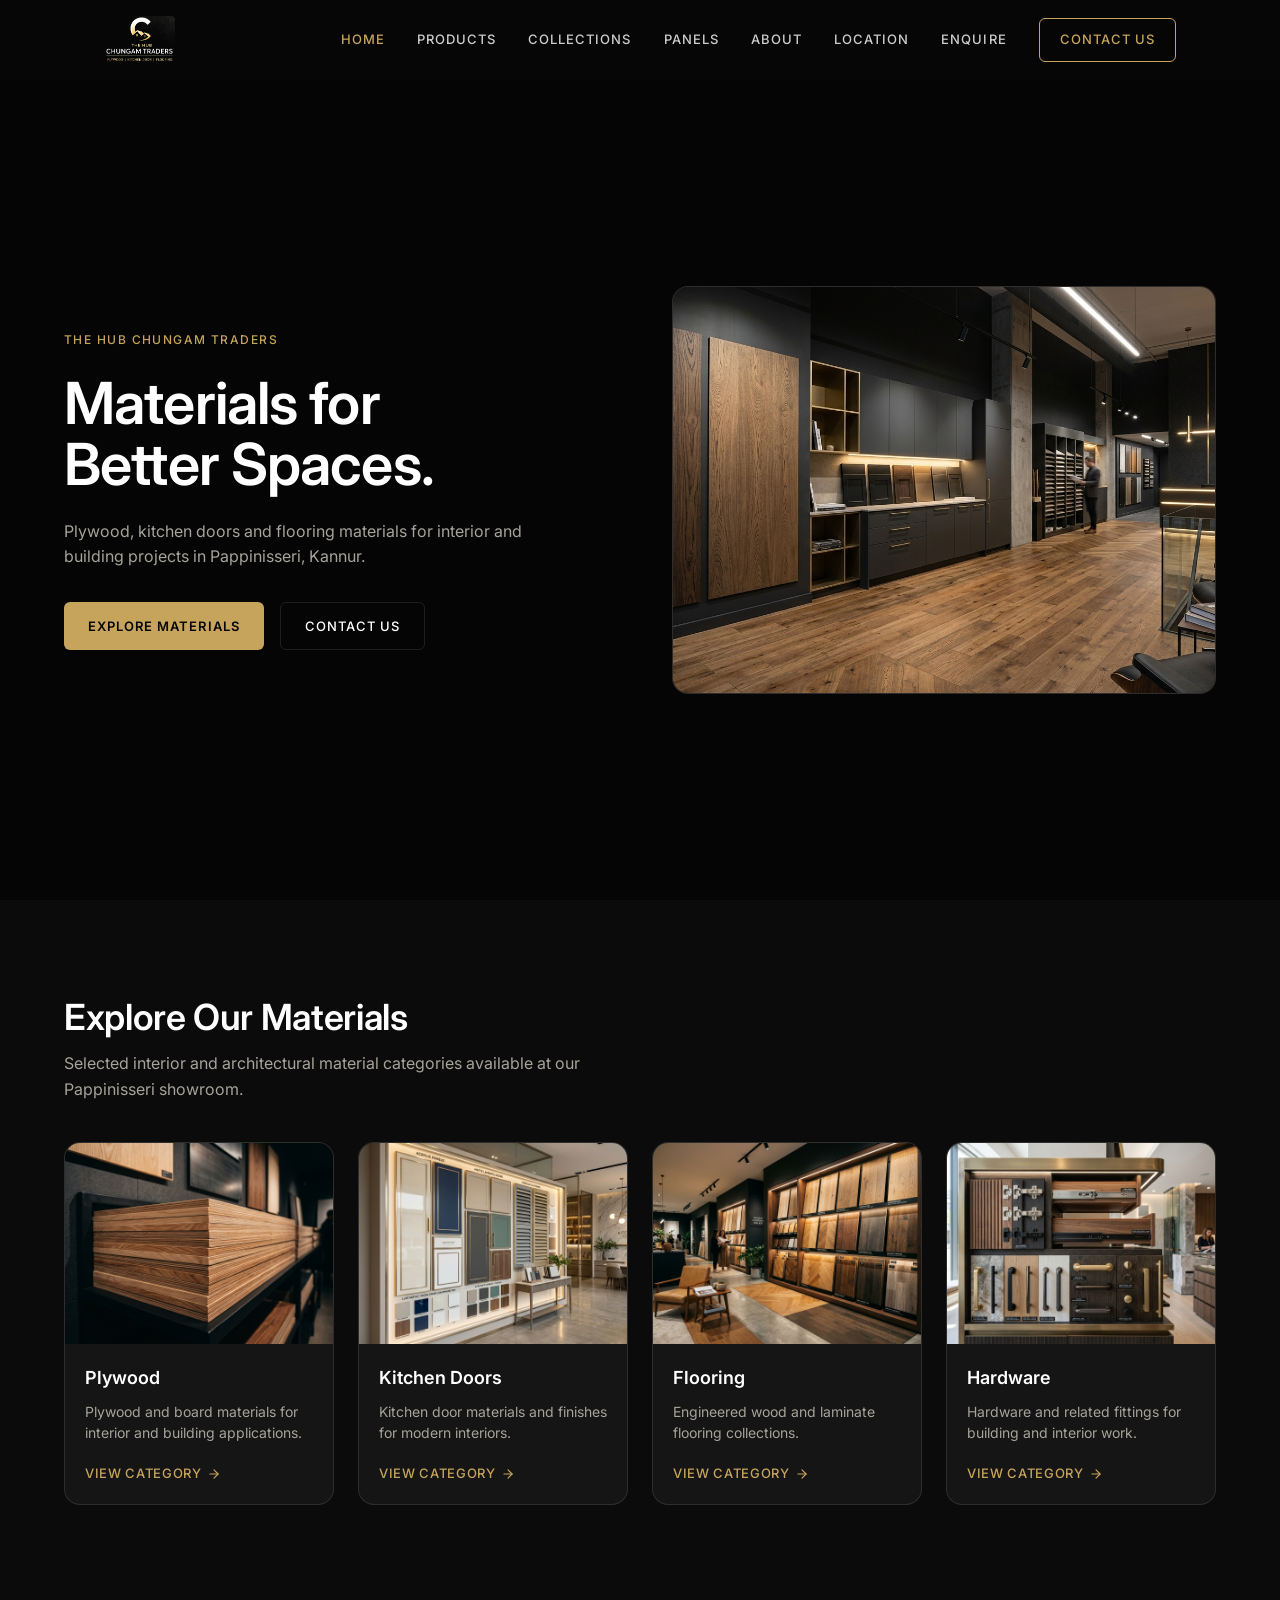
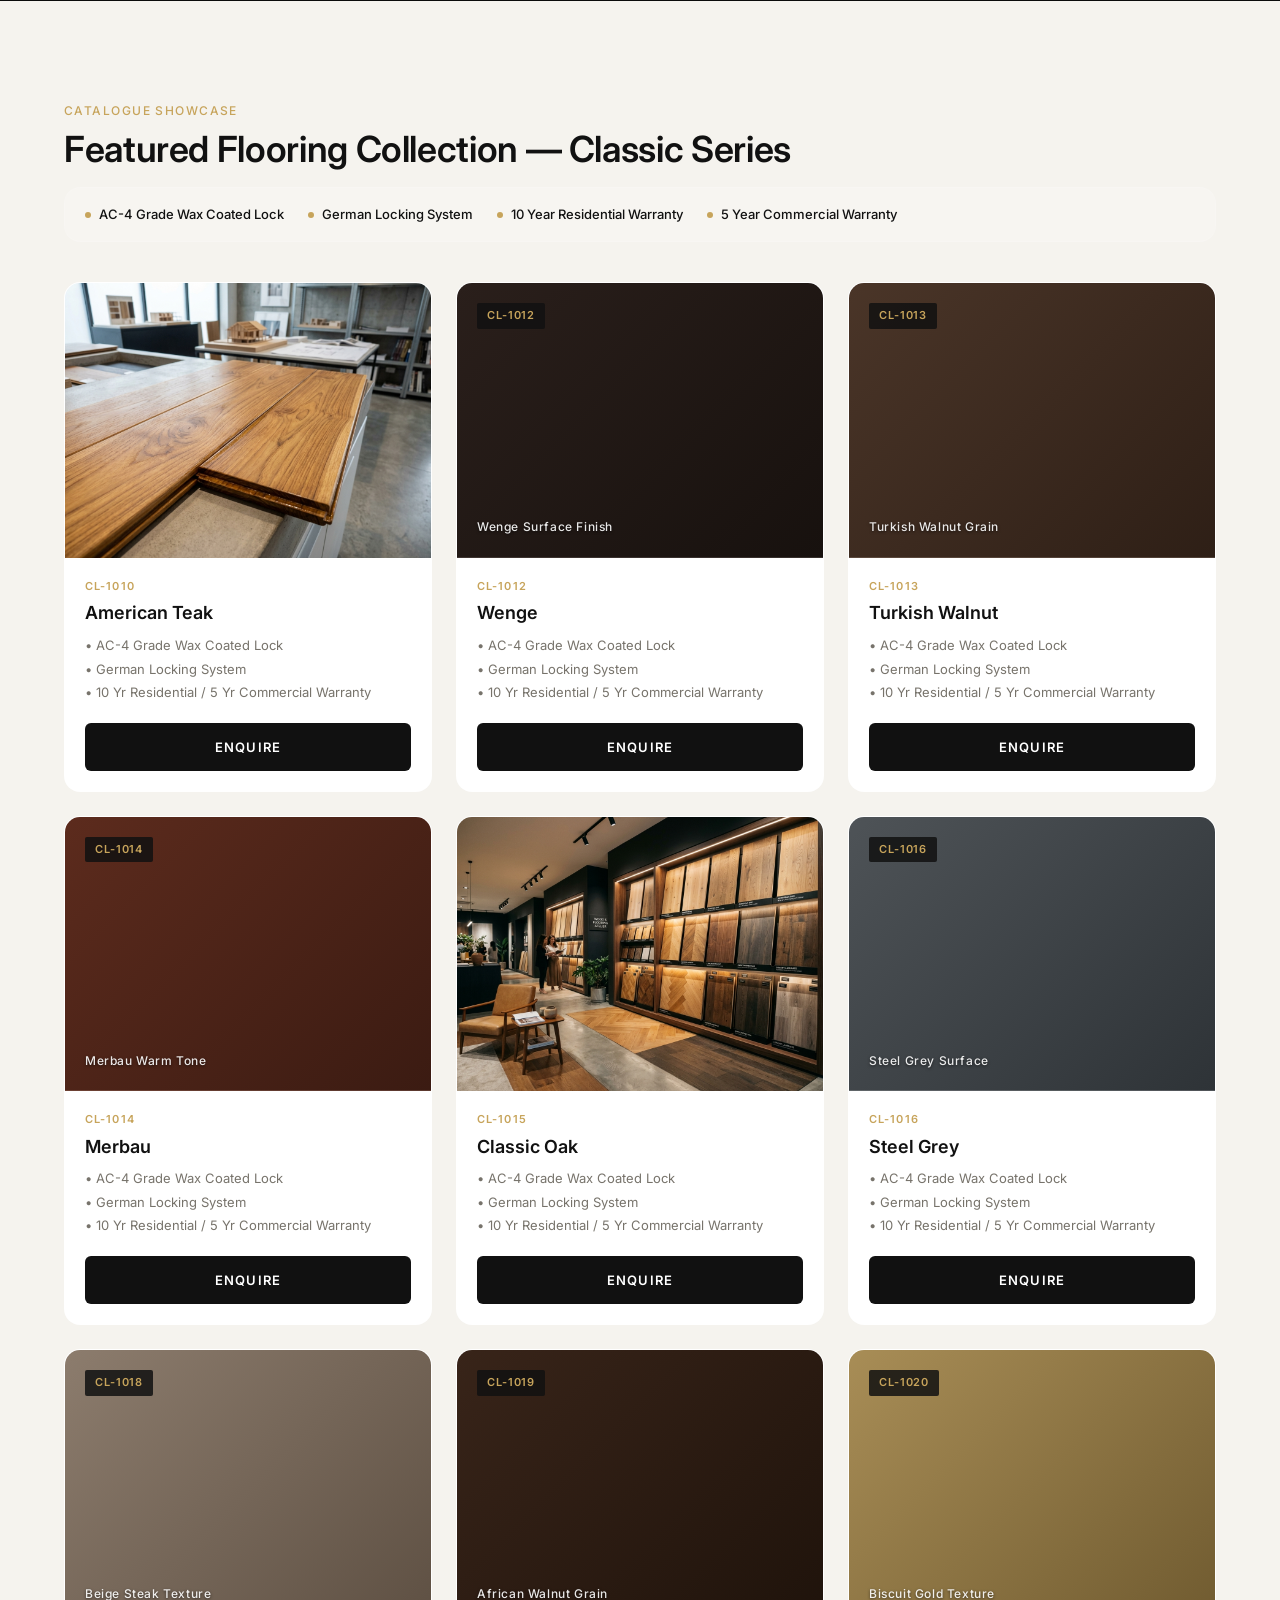
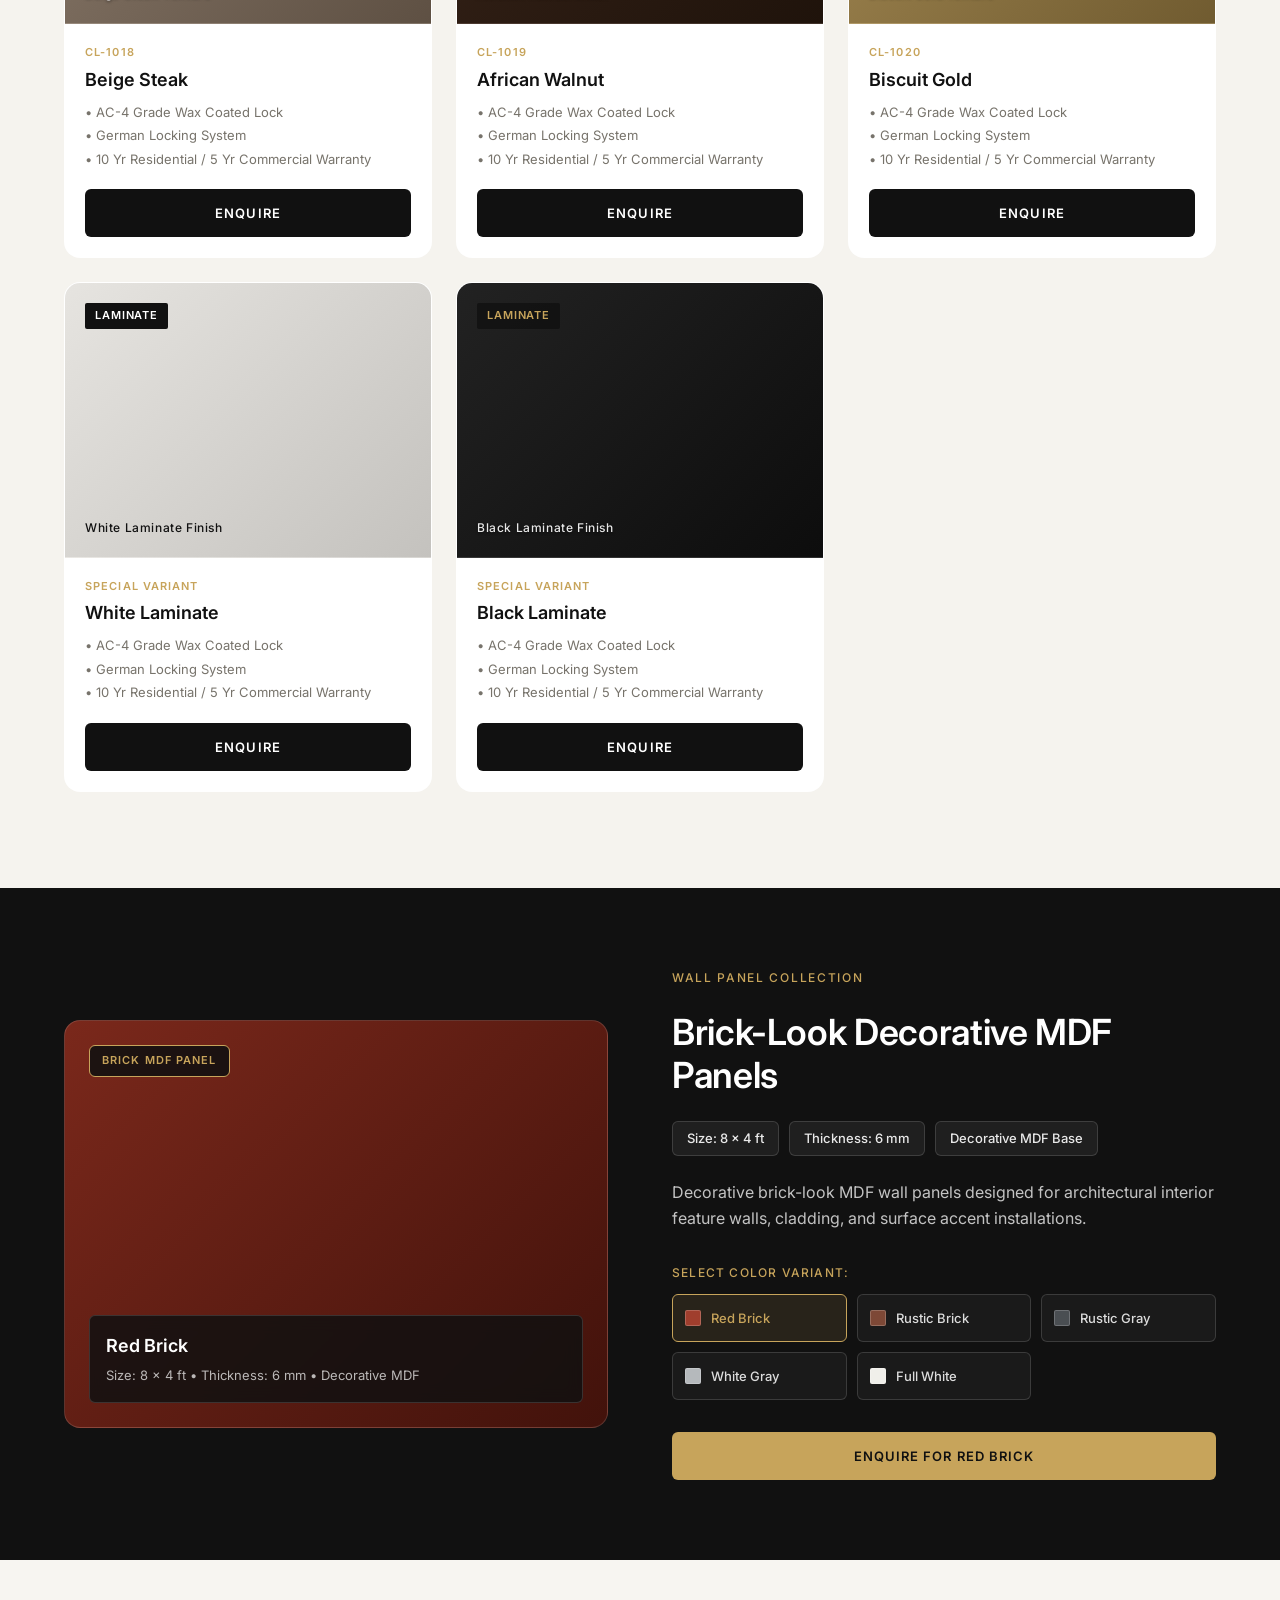
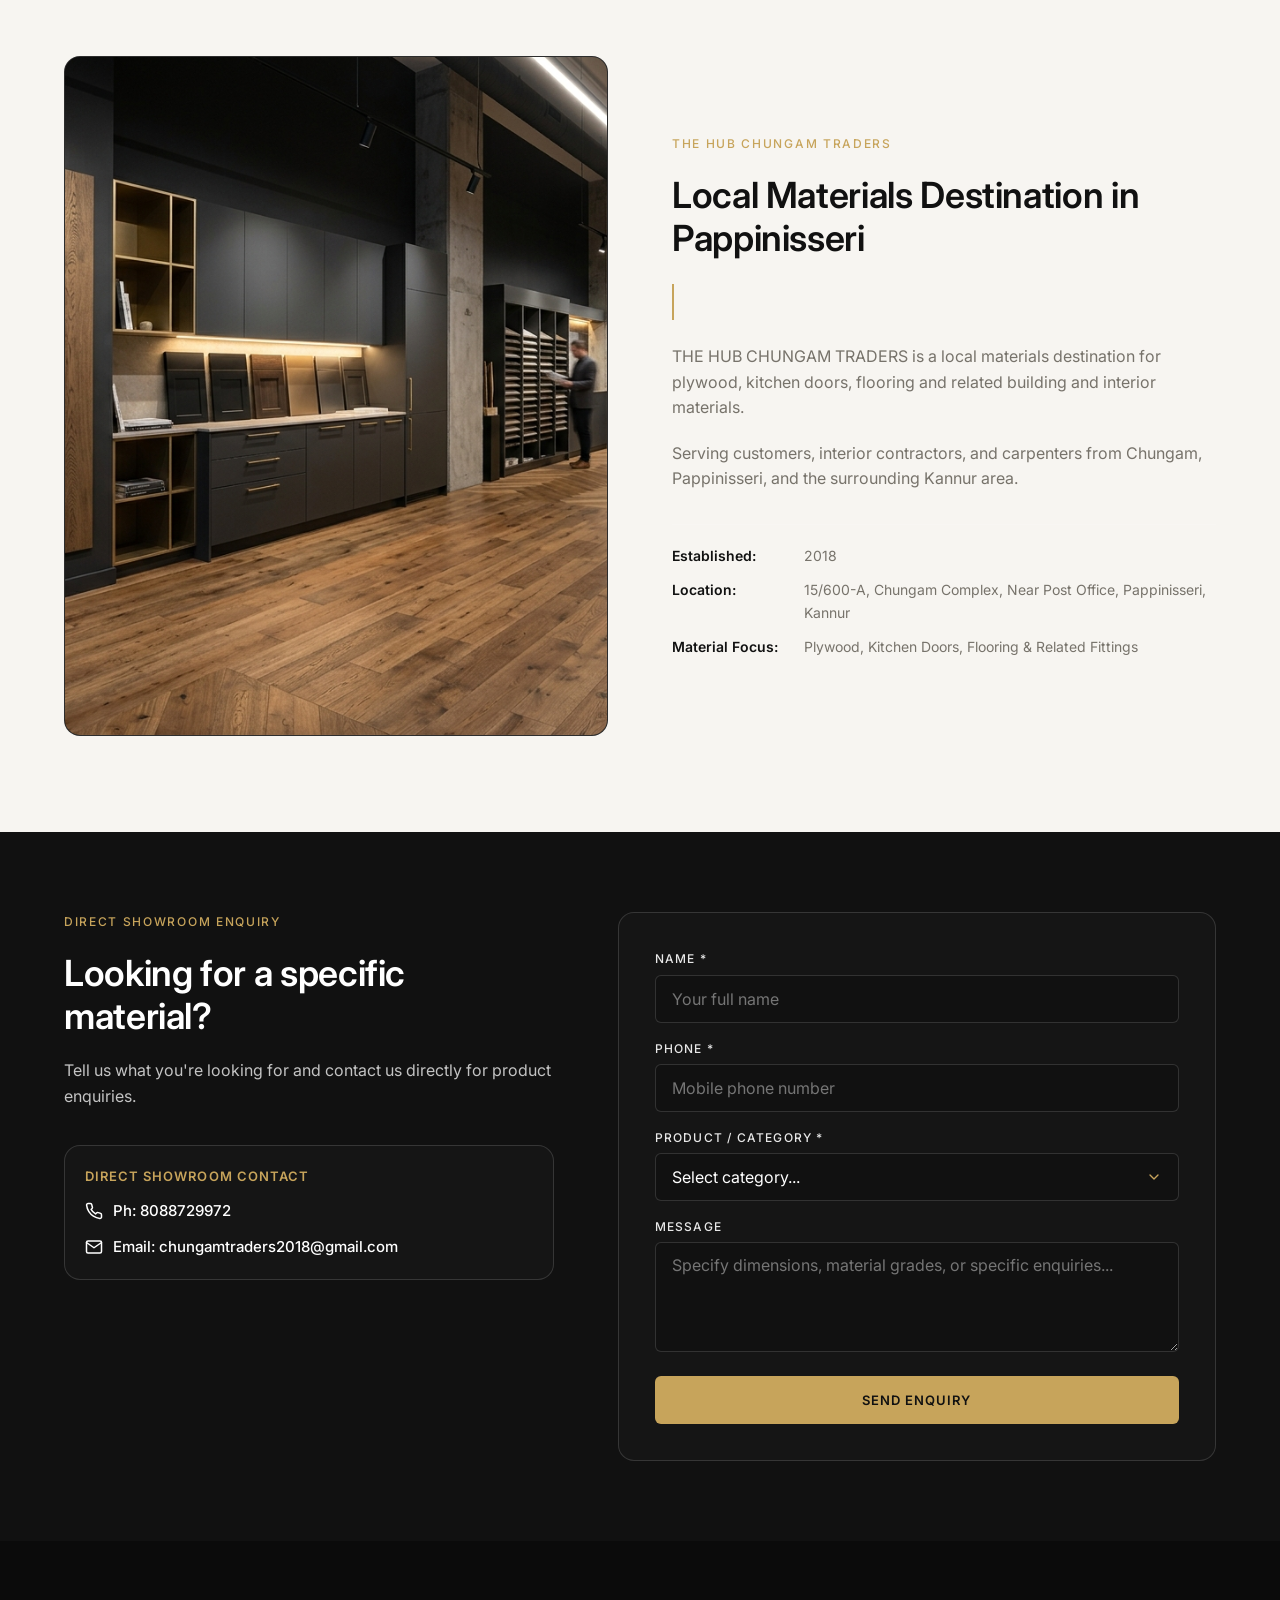
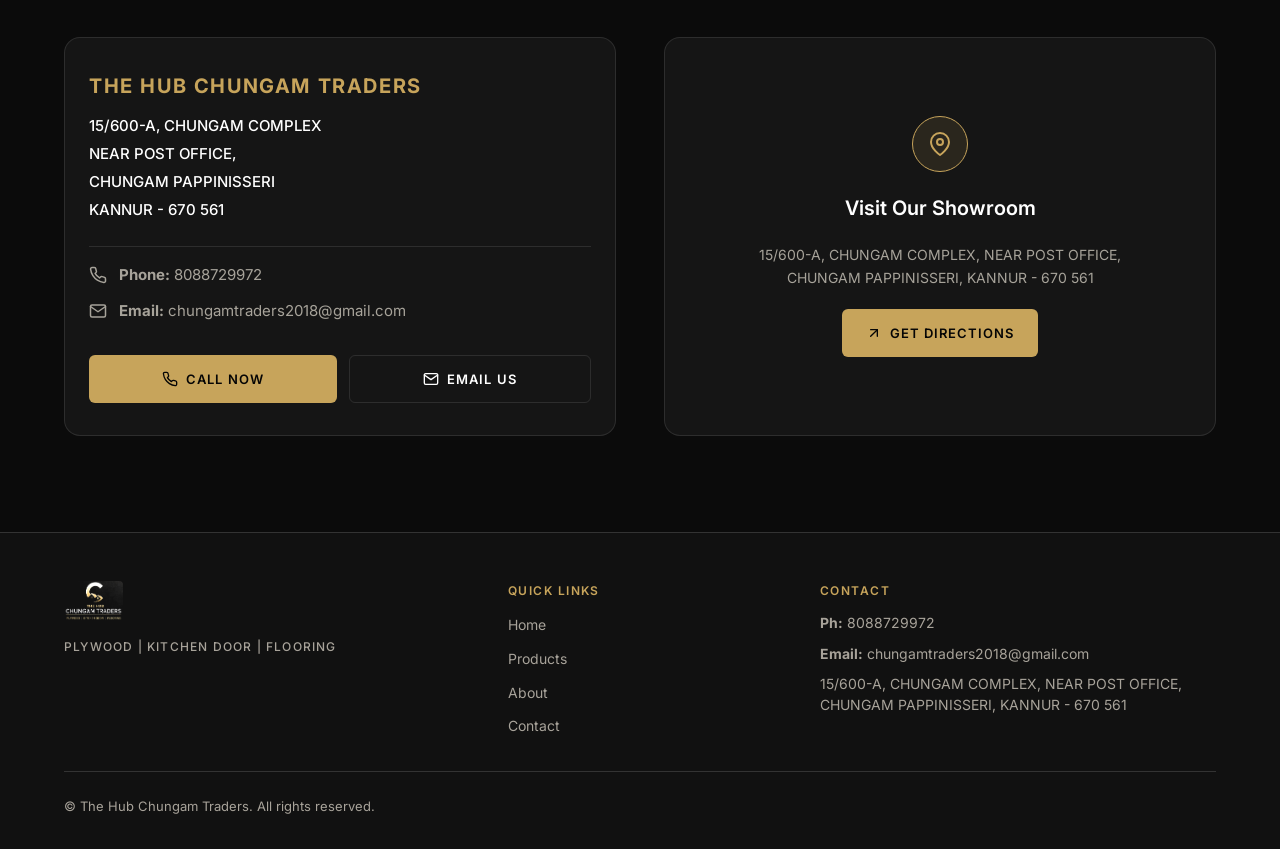
==== index.html @ 25c0ee66 "Initial commit" ====
<!DOCTYPE html>
<html lang="en">
<head>
  <meta charset="UTF-8">
  <meta name="viewport" content="width=device-width, initial-scale=1.0">
  <title>THE HUB CHUNGAM TRADERS | Plywood, Kitchen Doors & Flooring in Pappinisseri, Kannur</title>
  
  <meta name="description" content="THE HUB CHUNGAM TRADERS in Pappinisseri, Kannur, Kerala. Premium showroom for high-grade Plywood, Kitchen Doors, Flooring, and related interior building materials. Contact: 8088729972.">
  <meta name="keywords" content="The Hub Chungam Traders, Plywood Kannur, Kitchen Doors Pappinisseri, Flooring Kannur, Interior Materials Pappinisseri, Kerala">
  <link rel="canonical" href="https://chungamtraders.com/">

  <!-- OpenGraph Metadata -->
  <meta property="og:title" content="THE HUB CHUNGAM TRADERS | Plywood, Kitchen Doors & Flooring">
  <meta property="og:description" content="Premium interior material showroom in Pappinisseri, Kannur, Kerala featuring Plywood, Kitchen Doors, and Flooring.">
  <meta property="og:type" content="website">
  <meta property="og:url" content="https://chungamtraders.com/">
  <meta property="og:image" content="https://chungamtraders.com/assets/images/hero_showroom.jpg">

  <!-- Style & Font imports -->
  <link rel="stylesheet" href="styles.css">

  <!-- LocalBusiness Schema (JSON-LD) using strictly verified data -->
  <script type="application/ld+json">
  {
    "@context": "https://schema.org",
    "@type": "LocalBusiness",
    "name": "THE HUB CHUNGAM TRADERS",
    "telephone": "+918088729972",
    "email": "chungamtraders2018@gmail.com",
    "address": {
      "@type": "PostalAddress",
      "streetAddress": "15/600-A, Chungam Complex, Near Post Office",
      "addressLocality": "Chungam Pappinisseri, Kannur",
      "addressRegion": "Kerala",
      "postalCode": "670561",
      "addressCountry": "IN"
    },
    "description": "Showroom for Plywood, Kitchen Doors, Flooring and related interior building materials in Pappinisseri, Kannur, Kerala."
  }
  </script>
</head>
<body>

  <!-- Custom Desktop Cursor Ring -->
  <div class="custom-cursor" id="customCursor" aria-hidden="true"></div>

  <!-- ==================================================================== -->
  <!-- SECTION 1: HEADER & NAVIGATION                                       -->
  <!-- ==================================================================== -->
  <header class="site-header" id="header">
    <div class="header-container">
      
      <!-- Logo: Actual Brand SVG Asset with Fallback Accessibility -->
      <a href="#home" class="brand-logo" aria-label="THE HUB CHUNGAM TRADERS Home">
        <img 
          src="assets/images/chungam-traders-logo.svg" 
          alt="THE HUB CHUNGAM TRADERS" 
          class="brand-logo-img" 
          width="200" 
          height="50">
      </a>

      <!-- Desktop Navigation & CTA -->
      <div class="desktop-nav-wrapper">
        <nav aria-label="Desktop Navigation">
          <ul class="desktop-nav-list">
            <li><a href="#home" class="nav-link active">Home</a></li>
            <li><a href="#products" class="nav-link">Products</a></li>
            <li><a href="#collections" class="nav-link">Collections</a></li>
            <li><a href="#panels" class="nav-link">Panels</a></li>
            <li><a href="#about" class="nav-link">About</a></li>
            <li><a href="#location" class="nav-link">Location</a></li>
            <li><a href="#enquiry" class="nav-link">Enquire</a></li>
          </ul>
        </nav>

        <a href="#enquiry" class="btn-cta">CONTACT US</a>
      </div>

      <!-- Mobile Menu Toggle Button (44px x 44px touch target) -->
      <button 
        type="button" 
        class="mobile-menu-toggle" 
        id="menuToggle" 
        aria-label="Toggle navigation menu" 
        aria-expanded="false" 
        aria-controls="mobileNavPanel">
        <span></span>
        <span></span>
      </button>

    </div>
  </header>

  <!-- Mobile Navigation Panel -->
  <div class="mobile-nav-panel" id="mobileNavPanel" role="region" aria-label="Mobile Navigation">
    <nav aria-label="Mobile Menu Links">
      <ul class="mobile-nav-list">
        <li class="mobile-nav-item"><a href="#home" class="mobile-nav-link">Home</a></li>
        <li class="mobile-nav-item"><a href="#products" class="mobile-nav-link">Products</a></li>
        <li class="mobile-nav-item"><a href="#collections" class="mobile-nav-link">Collections</a></li>
        <li class="mobile-nav-item"><a href="#panels" class="mobile-nav-link">Panels</a></li>
        <li class="mobile-nav-item"><a href="#about" class="mobile-nav-link">About</a></li>
        <li class="mobile-nav-item"><a href="#location" class="mobile-nav-link">Location</a></li>
        <li class="mobile-nav-item"><a href="#enquiry" class="mobile-nav-link">Enquire</a></li>
      </ul>
    </nav>

    <div class="mobile-nav-actions">
      <a href="tel:8088729972" class="btn-mobile-action btn-mobile-call">Call</a>
      <a href="https://www.google.com/maps/search/?api=1&query=15%2F600-A%2C+CHUNGAM+COMPLEX%2C+NEAR+POST+OFFICE%2C+CHUNGAM+PAPPINISSERI%2C+KANNUR+-+670+561" target="_blank" rel="noopener noreferrer" class="btn-mobile-action btn-mobile-directions">Get Directions</a>
    </div>
  </div>

  <!-- ==================================================================== -->
  <!-- MAIN CONTENT AREA                                                    -->
  <!-- ==================================================================== -->
  <main id="main-content">

    <!-- ================================================================== -->
    <!-- SECTION 2: HERO SECTION                                            -->
    <!-- ================================================================== -->
    <section class="hero-section" id="home" aria-label="Hero Section">
      <div class="hero-container">
        
        <!-- Hero Content Column -->
        <div class="hero-content">
          <span class="hero-eyebrow">THE HUB CHUNGAM TRADERS</span>
          
          <h1 class="hero-h1">
            Materials for<br>
            Better Spaces.
          </h1>

          <p class="hero-paragraph">
            Plywood, kitchen doors and flooring materials for interior and building projects in Pappinisseri, Kannur.
          </p>

          <div class="hero-buttons">
            <a href="#products" class="btn-primary-action">EXPLORE MATERIALS</a>
            <a href="#enquiry" class="btn-secondary-action">CONTACT US</a>
          </div>
        </div>

        <!-- Hero Visual Column -->
        <div class="hero-visual">
          <div class="hero-image-frame">
            <img 
              src="assets/images/hero_showroom.jpg" 
              alt="THE HUB CHUNGAM TRADERS Premium Interior Material Showroom" 
              width="800" 
              height="600" 
              loading="eager">
          </div>
        </div>

      </div>
    </section>

    <!-- ================================================================== -->
    <!-- SECTION 3: PRODUCT CATEGORIES                                      -->
    <!-- ================================================================== -->
    <section class="categories-section" id="products" aria-label="Product Categories">
      <div class="categories-container">
        
        <div class="categories-header">
          <h2 class="categories-h2">Explore Our Materials</h2>
          <p class="categories-supporting-text">
            Selected interior and architectural material categories available at our Pappinisseri showroom.
          </p>
        </div>

        <div class="categories-grid">
          
          <!-- Category 1: Plywood -->
          <article class="category-card">
            <div class="category-image-wrapper">
              <img 
                src="assets/images/plywood_category.jpg" 
                alt="Stacked Plywood Sheets Detail" 
                width="600" 
                height="450" 
                loading="lazy">
            </div>
            <div class="category-card-body">
              <h3 class="category-card-title">Plywood</h3>
              <p class="category-card-desc">
                Plywood and board materials for interior and building applications.
              </p>
              <div class="category-card-footer">
                <span>View Category</span>
                <svg class="category-arrow-icon" viewBox="0 0 24 24" fill="none" stroke="currentColor" stroke-width="2" stroke-linecap="round" stroke-linejoin="round" aria-hidden="true">
                  <line x1="5" y1="12" x2="19" y2="12"></line>
                  <polyline points="12 5 19 12 12 19"></polyline>
                </svg>
              </div>
            </div>
          </article>

          <!-- Category 2: Kitchen Doors -->
          <article class="category-card">
            <div class="category-image-wrapper">
              <img 
                src="assets/images/kitchen_doors_category.jpg" 
                alt="Kitchen Door Finishes and Shutters Display" 
                width="600" 
                height="450" 
                loading="lazy">
            </div>
            <div class="category-card-body">
              <h3 class="category-card-title">Kitchen Doors</h3>
              <p class="category-card-desc">
                Kitchen door materials and finishes for modern interiors.
              </p>
              <div class="category-card-footer">
                <span>View Category</span>
                <svg class="category-arrow-icon" viewBox="0 0 24 24" fill="none" stroke="currentColor" stroke-width="2" stroke-linecap="round" stroke-linejoin="round" aria-hidden="true">
                  <line x1="5" y1="12" x2="19" y2="12"></line>
                  <polyline points="12 5 19 12 12 19"></polyline>
                </svg>
              </div>
            </div>
          </article>

          <!-- Category 3: Flooring -->
          <article class="category-card">
            <div class="category-image-wrapper">
              <img 
                src="assets/images/flooring_category.jpg" 
                alt="Engineered Wood and Laminate Flooring Planks" 
                width="600" 
                height="450" 
                loading="lazy">
            </div>
            <div class="category-card-body">
              <h3 class="category-card-title">Flooring</h3>
              <p class="category-card-desc">
                Engineered wood and laminate flooring collections.
              </p>
              <div class="category-card-footer">
                <span>View Category</span>
                <svg class="category-arrow-icon" viewBox="0 0 24 24" fill="none" stroke="currentColor" stroke-width="2" stroke-linecap="round" stroke-linejoin="round" aria-hidden="true">
                  <line x1="5" y1="12" x2="19" y2="12"></line>
                  <polyline points="12 5 19 12 12 19"></polyline>
                </svg>
              </div>
            </div>
          </article>

          <!-- Category 4: Hardware -->
          <article class="category-card">
            <div class="category-image-wrapper">
              <img 
                src="assets/images/hardware_category.jpg" 
                alt="Architectural Hardware and Interior Fittings" 
                width="600" 
                height="450" 
                loading="lazy">
            </div>
            <div class="category-card-body">
              <h3 class="category-card-title">Hardware</h3>
              <p class="category-card-desc">
                Hardware and related fittings for building and interior work.
              </p>
              <div class="category-card-footer">
                <span>View Category</span>
                <svg class="category-arrow-icon" viewBox="0 0 24 24" fill="none" stroke="currentColor" stroke-width="2" stroke-linecap="round" stroke-linejoin="round" aria-hidden="true">
                  <line x1="5" y1="12" x2="19" y2="12"></line>
                  <polyline points="12 5 19 12 12 19"></polyline>
                </svg>
              </div>
            </div>
          </article>

        </div>

      </div>
    </section>

    <!-- ================================================================== -->
    <!-- SECTION 4: FEATURED COLLECTIONS                                    -->
    <!-- ================================================================== -->
    <section class="featured-section" id="collections" aria-label="Featured Collections">
      <div class="featured-container">
        
        <div class="featured-header">
          <span class="featured-collection-badge">Catalogue Showcase</span>
          <h2 class="featured-h2">Featured Flooring Collection — Classic Series</h2>
          
          <!-- Catalogue Verified Specifications Bar -->
          <div class="collection-specs-bar">
            <div class="spec-item">
              <span class="spec-dot"></span>
              <span>AC-4 Grade Wax Coated Lock</span>
            </div>
            <div class="spec-item">
              <span class="spec-dot"></span>
              <span>German Locking System</span>
            </div>
            <div class="spec-item">
              <span class="spec-dot"></span>
              <span>10 Year Residential Warranty</span>
            </div>
            <div class="spec-item">
              <span class="spec-dot"></span>
              <span>5 Year Commercial Warranty</span>
            </div>
          </div>
        </div>

        <!-- Product Cards Grid (3 Columns Desktop) -->
        <div class="products-grid">
          
          <!-- Card 1: CL-1010 American Teak -->
          <article class="product-card">
            <div class="product-image-frame">
              <img 
                src="assets/images/classic_series_teak.jpg" 
                alt="Classic Series CL-1010 American Teak Flooring" 
                width="600" 
                height="450" 
                loading="lazy">
            </div>
            <div class="product-card-body">
              <span class="product-code-label">CL-1010</span>
              <h3 class="product-title">American Teak</h3>
              <ul class="product-spec-list">
                <li>• AC-4 Grade Wax Coated Lock</li>
                <li>• German Locking System</li>
                <li>• 10 Yr Residential / 5 Yr Commercial Warranty</li>
              </ul>
              <button 
                type="button" 
                class="btn-enquire" 
                data-product-code="CL-1010" 
                data-product-title="American Teak">
                ENQUIRE
              </button>
            </div>
          </article>

          <!-- Card 2: CL-1012 Wenge -->
          <article class="product-card">
            <div class="product-swatch-frame" style="background: linear-gradient(135deg, #2A1F1B 0%, #17110E 100%);">
              <span class="swatch-code-tag">CL-1012</span>
              <span class="swatch-texture-label">Wenge Surface Finish</span>
            </div>
            <div class="product-card-body">
              <span class="product-code-label">CL-1012</span>
              <h3 class="product-title">Wenge</h3>
              <ul class="product-spec-list">
                <li>• AC-4 Grade Wax Coated Lock</li>
                <li>• German Locking System</li>
                <li>• 10 Yr Residential / 5 Yr Commercial Warranty</li>
              </ul>
              <button 
                type="button" 
                class="btn-enquire" 
                data-product-code="CL-1012" 
                data-product-title="Wenge">
                ENQUIRE
              </button>
            </div>
          </article>

          <!-- Card 3: CL-1013 Turkish Walnut -->
          <article class="product-card">
            <div class="product-swatch-frame" style="background: linear-gradient(135deg, #4A3528 0%, #2E1F16 100%);">
              <span class="swatch-code-tag">CL-1013</span>
              <span class="swatch-texture-label">Turkish Walnut Grain</span>
            </div>
            <div class="product-card-body">
              <span class="product-code-label">CL-1013</span>
              <h3 class="product-title">Turkish Walnut</h3>
              <ul class="product-spec-list">
                <li>• AC-4 Grade Wax Coated Lock</li>
                <li>• German Locking System</li>
                <li>• 10 Yr Residential / 5 Yr Commercial Warranty</li>
              </ul>
              <button 
                type="button" 
                class="btn-enquire" 
                data-product-code="CL-1013" 
                data-product-title="Turkish Walnut">
                ENQUIRE
              </button>
            </div>
          </article>

          <!-- Card 4: CL-1014 Merbau -->
          <article class="product-card">
            <div class="product-swatch-frame" style="background: linear-gradient(135deg, #5C2B1D 0%, #3B1B12 100%);">
              <span class="swatch-code-tag">CL-1014</span>
              <span class="swatch-texture-label">Merbau Warm Tone</span>
            </div>
            <div class="product-card-body">
              <span class="product-code-label">CL-1014</span>
              <h3 class="product-title">Merbau</h3>
              <ul class="product-spec-list">
                <li>• AC-4 Grade Wax Coated Lock</li>
                <li>• German Locking System</li>
                <li>• 10 Yr Residential / 5 Yr Commercial Warranty</li>
              </ul>
              <button 
                type="button" 
                class="btn-enquire" 
                data-product-code="CL-1014" 
                data-product-title="Merbau">
                ENQUIRE
              </button>
            </div>
          </article>

          <!-- Card 5: CL-1015 Classic Oak -->
          <article class="product-card">
            <div class="product-image-frame">
              <img 
                src="assets/images/flooring_category.jpg" 
                alt="Classic Series CL-1015 Classic Oak Flooring" 
                width="600" 
                height="450" 
                loading="lazy">
            </div>
            <div class="product-card-body">
              <span class="product-code-label">CL-1015</span>
              <h3 class="product-title">Classic Oak</h3>
              <ul class="product-spec-list">
                <li>• AC-4 Grade Wax Coated Lock</li>
                <li>• German Locking System</li>
                <li>• 10 Yr Residential / 5 Yr Commercial Warranty</li>
              </ul>
              <button 
                type="button" 
                class="btn-enquire" 
                data-product-code="CL-1015" 
                data-product-title="Classic Oak">
                ENQUIRE
              </button>
            </div>
          </article>

          <!-- Card 6: CL-1016 Steel Grey -->
          <article class="product-card">
            <div class="product-swatch-frame" style="background: linear-gradient(135deg, #4E5357 0%, #2E3337 100%);">
              <span class="swatch-code-tag">CL-1016</span>
              <span class="swatch-texture-label">Steel Grey Surface</span>
            </div>
            <div class="product-card-body">
              <span class="product-code-label">CL-1016</span>
              <h3 class="product-title">Steel Grey</h3>
              <ul class="product-spec-list">
                <li>• AC-4 Grade Wax Coated Lock</li>
                <li>• German Locking System</li>
                <li>• 10 Yr Residential / 5 Yr Commercial Warranty</li>
              </ul>
              <button 
                type="button" 
                class="btn-enquire" 
                data-product-code="CL-1016" 
                data-product-title="Steel Grey">
                ENQUIRE
              </button>
            </div>
          </article>

          <!-- Card 7: CL-1018 Beige Steak -->
          <article class="product-card">
            <div class="product-swatch-frame" style="background: linear-gradient(135deg, #8C7C6D 0%, #5E5043 100%);">
              <span class="swatch-code-tag">CL-1018</span>
              <span class="swatch-texture-label">Beige Steak Texture</span>
            </div>
            <div class="product-card-body">
              <span class="product-code-label">CL-1018</span>
              <h3 class="product-title">Beige Steak</h3>
              <ul class="product-spec-list">
                <li>• AC-4 Grade Wax Coated Lock</li>
                <li>• German Locking System</li>
                <li>• 10 Yr Residential / 5 Yr Commercial Warranty</li>
              </ul>
              <button 
                type="button" 
                class="btn-enquire" 
                data-product-code="CL-1018" 
                data-product-title="Beige Steak">
                ENQUIRE
              </button>
            </div>
          </article>

          <!-- Card 8: CL-1019 African Walnut -->
          <article class="product-card">
            <div class="product-swatch-frame" style="background: linear-gradient(135deg, #382419 0%, #1F130B 100%);">
              <span class="swatch-code-tag">CL-1019</span>
              <span class="swatch-texture-label">African Walnut Grain</span>
            </div>
            <div class="product-card-body">
              <span class="product-code-label">CL-1019</span>
              <h3 class="product-title">African Walnut</h3>
              <ul class="product-spec-list">
                <li>• AC-4 Grade Wax Coated Lock</li>
                <li>• German Locking System</li>
                <li>• 10 Yr Residential / 5 Yr Commercial Warranty</li>
              </ul>
              <button 
                type="button" 
                class="btn-enquire" 
                data-product-code="CL-1019" 
                data-product-title="African Walnut">
                ENQUIRE
              </button>
            </div>
          </article>

          <!-- Card 9: CL-1020 Biscuit Gold -->
          <article class="product-card">
            <div class="product-swatch-frame" style="background: linear-gradient(135deg, #A88D56 0%, #705B30 100%);">
              <span class="swatch-code-tag">CL-1020</span>
              <span class="swatch-texture-label">Biscuit Gold Texture</span>
            </div>
            <div class="product-card-body">
              <span class="product-code-label">CL-1020</span>
              <h3 class="product-title">Biscuit Gold</h3>
              <ul class="product-spec-list">
                <li>• AC-4 Grade Wax Coated Lock</li>
                <li>• German Locking System</li>
                <li>• 10 Yr Residential / 5 Yr Commercial Warranty</li>
              </ul>
              <button 
                type="button" 
                class="btn-enquire" 
                data-product-code="CL-1020" 
                data-product-title="Biscuit Gold">
                ENQUIRE
              </button>
            </div>
          </article>

          <!-- Card 10: White Laminate -->
          <article class="product-card">
            <div class="product-swatch-frame" style="background: linear-gradient(135deg, #E6E4E0 0%, #C4C2BE 100%);">
              <span class="swatch-code-tag" style="background-color: #111; color: #FFF;">LAMINATE</span>
              <span class="swatch-texture-label" style="color: #111; text-shadow: none;">White Laminate Finish</span>
            </div>
            <div class="product-card-body">
              <span class="product-code-label">SPECIAL VARIANT</span>
              <h3 class="product-title">White Laminate</h3>
              <ul class="product-spec-list">
                <li>• AC-4 Grade Wax Coated Lock</li>
                <li>• German Locking System</li>
                <li>• 10 Yr Residential / 5 Yr Commercial Warranty</li>
              </ul>
              <button 
                type="button" 
                class="btn-enquire" 
                data-product-code="VARIANT" 
                data-product-title="White Laminate">
                ENQUIRE
              </button>
            </div>
          </article>

          <!-- Card 11: Black Laminate -->
          <article class="product-card">
            <div class="product-swatch-frame" style="background: linear-gradient(135deg, #222222 0%, #0D0D0D 100%);">
              <span class="swatch-code-tag">LAMINATE</span>
              <span class="swatch-texture-label">Black Laminate Finish</span>
            </div>
            <div class="product-card-body">
              <span class="product-code-label">SPECIAL VARIANT</span>
              <h3 class="product-title">Black Laminate</h3>
              <ul class="product-spec-list">
                <li>• AC-4 Grade Wax Coated Lock</li>
                <li>• German Locking System</li>
                <li>• 10 Yr Residential / 5 Yr Commercial Warranty</li>
              </ul>
              <button 
                type="button" 
                class="btn-enquire" 
                data-product-code="VARIANT" 
                data-product-title="Black Laminate">
                ENQUIRE
              </button>
            </div>
          </article>

        </div>

      </div>
    </section>

    <!-- ================================================================== -->
    <!-- SECTION 5: DECORATIVE MDF / BRICK PANEL COLLECTION                 -->
    <!-- ================================================================== -->
    <section class="brick-panel-section" id="panels" aria-label="Decorative MDF Panels">
      <div class="brick-panel-container">
        
        <!-- Mobile Image First / Left Column Desktop -->
        <div class="brick-visual-column">
          <div class="brick-preview-frame" id="brickPreviewFrame" style="background: linear-gradient(135deg, #7A281B 0%, #42120B 100%);">
            <span class="brick-preview-tag">BRICK MDF PANEL</span>
            
            <div class="brick-preview-info">
              <h4 class="brick-preview-variant-name" id="brickPreviewName">Red Brick</h4>
              <p class="brick-preview-spec">Size: 8 × 4 ft • Thickness: 6 mm • Decorative MDF</p>
            </div>
          </div>
        </div>

        <!-- Mobile Text Second / Right Column Desktop -->
        <div class="brick-content-column">
          <span class="brick-eyebrow">WALL PANEL COLLECTION</span>
          <h2 class="brick-h2">Brick-Look Decorative MDF Panels</h2>

          <!-- Verified Specs Pills -->
          <div class="brick-specs-pills">
            <span class="brick-spec-pill">Size: 8 × 4 ft</span>
            <span class="brick-spec-pill">Thickness: 6 mm</span>
            <span class="brick-spec-pill">Decorative MDF Base</span>
          </div>

          <p class="brick-desc">
            Decorative brick-look MDF wall panels designed for architectural interior feature walls, cladding, and surface accent installations.
          </p>

          <!-- Interactive Swatches Selector -->
          <div class="variant-selector-wrapper">
            <span class="variant-selector-label">Select Color Variant:</span>
            
            <div class="variant-swatches-grid">
              
              <button type="button" class="variant-swatch-btn active" data-variant="Red Brick">
                <span class="swatch-color-indicator swatch-red-brick"></span>
                <span>Red Brick</span>
              </button>

              <button type="button" class="variant-swatch-btn" data-variant="Rustic Brick">
                <span class="swatch-color-indicator swatch-rustic-brick"></span>
                <span>Rustic Brick</span>
              </button>

              <button type="button" class="variant-swatch-btn" data-variant="Rustic Gray">
                <span class="swatch-color-indicator swatch-rustic-gray"></span>
                <span>Rustic Gray</span>
              </button>

              <button type="button" class="variant-swatch-btn" data-variant="White Gray">
                <span class="swatch-color-indicator swatch-white-gray"></span>
                <span>White Gray</span>
              </button>

              <button type="button" class="variant-swatch-btn" data-variant="Full White">
                <span class="swatch-color-indicator swatch-full-white"></span>
                <span>Full White</span>
              </button>

            </div>
          </div>

          <button 
            type="button" 
            class="btn-brick-enquire" 
            id="brickEnquireBtn" 
            data-product-title="Brick MDF Panel (Red Brick)">
            ENQUIRE FOR RED BRICK
          </button>

        </div>

      </div>
    </section>

    <!-- ================================================================== -->
    <!-- SECTION 6: ABOUT / BRAND STORY                                     -->
    <!-- ================================================================== -->
    <section class="about-section" id="about" aria-label="About THE HUB CHUNGAM TRADERS">
      <div class="about-container">
        
        <!-- Left Column: Large Architectural Image (4:5 Aspect Ratio) -->
        <div class="about-visual-column">
          <div class="about-image-frame">
            <img 
              src="assets/images/hero_showroom.jpg" 
              alt="THE HUB CHUNGAM TRADERS Interior Material Showroom" 
              width="600" 
              height="750" 
              loading="lazy">
          </div>
        </div>

        <!-- Right Column: Brand Story Content -->
        <div class="about-content-column">
          <span class="about-eyebrow">THE HUB CHUNGAM TRADERS</span>
          
          <h2 class="about-h2">Local Materials Destination in Pappinisseri</h2>

          <!-- One Thin Gold Vertical Detail -->
          <div class="about-gold-vertical-accent" aria-hidden="true"></div>

          <p class="about-paragraph">
            THE HUB CHUNGAM TRADERS is a local materials destination for plywood, kitchen doors, flooring and related building and interior materials.
          </p>

          <p class="about-paragraph">
            Serving customers, interior contractors, and carpenters from Chungam, Pappinisseri, and the surrounding Kannur area.
          </p>

          <!-- Verified Business Information List -->
          <ul class="about-info-list">
            <li class="about-info-item">
              <span class="about-info-label">Established:</span>
              <span class="about-info-value">2018</span>
            </li>
            <li class="about-info-item">
              <span class="about-info-label">Location:</span>
              <span class="about-info-value">15/600-A, Chungam Complex, Near Post Office, Pappinisseri, Kannur</span>
            </li>
            <li class="about-info-item">
              <span class="about-info-label">Material Focus:</span>
              <span class="about-info-value">Plywood, Kitchen Doors, Flooring & Related Fittings</span>
            </li>
          </ul>
        </div>

      </div>
    </section>

    <!-- ================================================================== -->
    <!-- SECTION 7: CONTACT / PRODUCT ENQUIRY CTA                           -->
    <!-- ================================================================== -->
    <section class="contact-cta-section" id="enquiry" aria-label="Product Enquiry">
      <div class="contact-cta-container">
        
        <!-- Left Information Column -->
        <div class="contact-cta-info">
          <span class="contact-cta-eyebrow">DIRECT SHOWROOM ENQUIRY</span>
          <h2 class="contact-cta-h2">Looking for a specific material?</h2>
          <p class="contact-cta-supporting">
            Tell us what you're looking for and contact us directly for product enquiries.
          </p>

          <div class="contact-direct-card">
            <span class="contact-direct-title">Direct Showroom Contact</span>
            <a href="tel:8088729972" class="contact-direct-link">
              <svg width="18" height="18" viewBox="0 0 24 24" fill="none" stroke="currentColor" stroke-width="2" stroke-linecap="round" stroke-linejoin="round" aria-hidden="true"><path d="M22 16.92v3a2 2 0 0 1-2.18 2 19.79 19.79 0 0 1-8.63-3.07 19.5 19.5 0 0 1-6-6 19.79 19.79 0 0 1-3.07-8.67A2 2 0 0 1 4.11 2h3a2 2 0 0 1 2 1.72 12.84 12.84 0 0 0 .7 2.81 2 2 0 0 1-.45 2.11L8.09 9.91a16 16 0 0 0 6 6l1.27-1.27a2 2 0 0 1 2.11-.45 12.84 12.84 0 0 0 2.81.7A2 2 0 0 1 22 16.92z"></path></svg>
              <span>Ph: 8088729972</span>
            </a>
            <a href="mailto:chungamtraders2018@gmail.com" class="contact-direct-link">
              <svg width="18" height="18" viewBox="0 0 24 24" fill="none" stroke="currentColor" stroke-width="2" stroke-linecap="round" stroke-linejoin="round" aria-hidden="true"><path d="M4 4h16c1.1 0 2 .9 2 2v12c0 1.1-.9 2-2 2H4c-1.1 0-2-.9-2-2V6c0-1.1.9-2 2-2z"></path><polyline points="22,6 12,13 2,6"></polyline></svg>
              <span>Email: chungamtraders2018@gmail.com</span>
            </a>
          </div>
        </div>

        <!-- Right Form Column -->
        <div class="enquiry-form-card">
          <form class="enquiry-form" id="productEnquiryForm">
            
            <div class="form-group">
              <label for="enquiryName" class="form-label">Name *</label>
              <input 
                type="text" 
                id="enquiryName" 
                class="form-input" 
                placeholder="Your full name" 
                required>
            </div>

            <div class="form-group">
              <label for="enquiryPhone" class="form-label">Phone *</label>
              <input 
                type="tel" 
                id="enquiryPhone" 
                class="form-input" 
                placeholder="Mobile phone number" 
                required>
            </div>

            <div class="form-group">
              <label for="enquiryCategory" class="form-label">Product / Category *</label>
              <select id="enquiryCategory" class="form-select" required>
                <option value="" disabled selected>Select category...</option>
                <option value="Plywood">Plywood</option>
                <option value="Kitchen Doors">Kitchen Doors</option>
                <option value="Flooring">Flooring</option>
                <option value="Hardware">Hardware</option>
                <option value="Decorative MDF Panels">Decorative MDF Panels</option>
                <option value="Other">Other</option>
              </select>
            </div>

            <div class="form-group">
              <label for="enquiryMessage" class="form-label">Message</label>
              <textarea 
                id="enquiryMessage" 
                class="form-textarea" 
                placeholder="Specify dimensions, material grades, or specific enquiries..."></textarea>
            </div>

            <button type="submit" class="btn-submit-enquiry">
              SEND ENQUIRY
            </button>

          </form>
        </div>

      </div>
    </section>

    <!-- ================================================================== -->
    <!-- SECTION 8: LOCATION + CONTACT                                      -->
    <!-- ================================================================== -->
    <section class="location-section" id="location" aria-label="Showroom Location and Contact">
      <div class="location-container">
        
        <!-- Left Column: Verified Location & Contact Details -->
        <div class="location-details-card">
          <div>
            <h3 class="location-brand-name">THE HUB CHUNGAM TRADERS</h3>
            
            <address class="location-address-block">
              <span class="location-address-line">15/600-A, CHUNGAM COMPLEX</span>
              <span class="location-address-line">NEAR POST OFFICE,</span>
              <span class="location-address-line">CHUNGAM PAPPINISSERI</span>
              <span class="location-address-line">KANNUR - 670 561</span>
            </address>
          </div>

          <div class="location-contact-list">
            <div class="location-contact-item">
              <svg width="18" height="18" viewBox="0 0 24 24" fill="none" stroke="currentColor" stroke-width="2" stroke-linecap="round" stroke-linejoin="round" aria-hidden="true"><path d="M22 16.92v3a2 2 0 0 1-2.18 2 19.79 19.79 0 0 1-8.63-3.07 19.5 19.5 0 0 1-6-6 19.79 19.79 0 0 1-3.07-8.67A2 2 0 0 1 4.11 2h3a2 2 0 0 1 2 1.72 12.84 12.84 0 0 0 .7 2.81 2 2 0 0 1-.45 2.11L8.09 9.91a16 16 0 0 0 6 6l1.27-1.27a2 2 0 0 1 2.11-.45 12.84 12.84 0 0 0 2.81.7A2 2 0 0 1 22 16.92z"></path></svg>
              <span><strong>Phone:</strong> 8088729972</span>
            </div>

            <div class="location-contact-item">
              <svg width="18" height="18" viewBox="0 0 24 24" fill="none" stroke="currentColor" stroke-width="2" stroke-linecap="round" stroke-linejoin="round" aria-hidden="true"><path d="M4 4h16c1.1 0 2 .9 2 2v12c0 1.1-.9 2-2 2H4c-1.1 0-2-.9-2-2V6c0-1.1.9-2 2-2z"></path><polyline points="22,6 12,13 2,6"></polyline></svg>
              <span><strong>Email:</strong> chungamtraders2018@gmail.com</span>
            </div>
          </div>

          <div class="location-action-btn-group">
            <a href="tel:8088729972" class="btn-location-action btn-location-call">
              <svg width="16" height="16" viewBox="0 0 24 24" fill="none" stroke="currentColor" stroke-width="2" stroke-linecap="round" stroke-linejoin="round" aria-hidden="true"><path d="M22 16.92v3a2 2 0 0 1-2.18 2 19.79 19.79 0 0 1-8.63-3.07 19.5 19.5 0 0 1-6-6 19.79 19.79 0 0 1-3.07-8.67A2 2 0 0 1 4.11 2h3a2 2 0 0 1 2 1.72 12.84 12.84 0 0 0 .7 2.81 2 2 0 0 1-.45 2.11L8.09 9.91a16 16 0 0 0 6 6l1.27-1.27a2 2 0 0 1 2.11-.45 12.84 12.84 0 0 0 2.81.7A2 2 0 0 1 22 16.92z"></path></svg>
              <span>CALL NOW</span>
            </a>
            <a href="mailto:chungamtraders2018@gmail.com" class="btn-location-action btn-location-email">
              <svg width="16" height="16" viewBox="0 0 24 24" fill="none" stroke="currentColor" stroke-width="2" stroke-linecap="round" stroke-linejoin="round" aria-hidden="true"><path d="M4 4h16c1.1 0 2 .9 2 2v12c0 1.1-.9 2-2 2H4c-1.1 0-2-.9-2-2V6c0-1.1.9-2 2-2z"></path><polyline points="22,6 12,13 2,6"></polyline></svg>
              <span>EMAIL US</span>
            </a>
          </div>
        </div>

        <!-- Right Column: Performance-Focused Location & Directions Panel -->
        <div class="location-map-panel">
          <div class="map-icon-box" aria-hidden="true">
            <svg width="24" height="24" viewBox="0 0 24 24" fill="none" stroke="currentColor" stroke-width="2" stroke-linecap="round" stroke-linejoin="round"><path d="M21 10c0 7-9 13-9 13s-9-6-9-13a9 9 0 0 1 18 0z"></path><circle cx="12" cy="10" r="3"></circle></svg>
          </div>

          <h3 class="map-panel-title">Visit Our Showroom</h3>

          <p class="map-panel-address">
            15/600-A, CHUNGAM COMPLEX, NEAR POST OFFICE, CHUNGAM PAPPINISSERI, KANNUR - 670 561
          </p>

          <a 
            href="https://www.google.com/maps/search/?api=1&query=15%2F600-A%2C+CHUNGAM+COMPLEX%2C+NEAR+POST+OFFICE%2C+CHUNGAM+PAPPINISSERI%2C+KANNUR+-+670+561" 
            target="_blank" 
            rel="noopener noreferrer" 
            class="btn-get-directions">
            <svg width="16" height="16" viewBox="0 0 24 24" fill="none" stroke="currentColor" stroke-width="2" stroke-linecap="round" stroke-linejoin="round" aria-hidden="true"><line x1="7" y1="17" x2="17" y2="7"></line><polyline points="7 7 17 7 17 17"></polyline></svg>
            <span>GET DIRECTIONS</span>
          </a>
        </div>

      </div>
    </section>

  </main>

  <!-- ==================================================================== -->
  <!-- SECTION 9: FOOTER                                                    -->
  <!-- ==================================================================== -->
  <footer class="site-footer" id="footer">
    <div class="footer-container">
      
      <div class="footer-main-grid">
        
        <!-- Column 1: Brand & Descriptor -->
        <div class="footer-brand-col">
          <a href="#home" aria-label="THE HUB CHUNGAM TRADERS Home">
            <img 
              src="assets/images/chungam-traders-logo.svg" 
              alt="THE HUB CHUNGAM TRADERS" 
              class="footer-logo-img" 
              width="180" 
              height="45"
              loading="lazy">
          </a>
          <p class="footer-brand-descriptor">
            PLYWOOD | KITCHEN DOOR | FLOORING
          </p>
        </div>

        <!-- Column 2: Quick Links -->
        <div>
          <h4 class="footer-col-title">QUICK LINKS</h4>
          <ul class="footer-nav-list">
            <li><a href="#home" class="footer-nav-link">Home</a></li>
            <li><a href="#products" class="footer-nav-link">Products</a></li>
            <li><a href="#about" class="footer-nav-link">About</a></li>
            <li><a href="#enquiry" class="footer-nav-link">Contact</a></li>
          </ul>
        </div>

        <!-- Column 3: Contact Details -->
        <div>
          <h4 class="footer-col-title">CONTACT</h4>
          <ul class="footer-contact-list">
            <li>
              <strong>Ph:</strong> 
              <a href="tel:8088729972" class="footer-contact-link">8088729972</a>
            </li>
            <li>
              <strong>Email:</strong> 
              <a href="mailto:chungamtraders2018@gmail.com" class="footer-contact-link">chungamtraders2018@gmail.com</a>
            </li>
            <li class="footer-address-text">
              15/600-A, CHUNGAM COMPLEX, NEAR POST OFFICE, CHUNGAM PAPPINISSERI, KANNUR - 670 561
            </li>
          </ul>
        </div>

      </div>

      <!-- Bottom Bar Divider & Copyright -->
      <div class="footer-bottom-bar">
        <p>© The Hub Chungam Traders. All rights reserved.</p>
      </div>

    </div>
  </footer>

  <script src="main.js"></script>
</body>
</html>
---- styles.css ----
/* -------------------------------------------------------------------------- */
/* THE HUB CHUNGAM TRADERS - LUXURY ARCHITECTURAL SHOWROOM STYLESHEET        */
/* -------------------------------------------------------------------------- */

@import url('https://fonts.googleapis.com/css2?family=Inter:wght@400;500;600;700&display=swap');

:root {
  /* Core Color Tokens */
  --color-bg-dark: #050505;
  --color-secondary-black: #111111;
  --color-near-black: #111111;
  --color-charcoal: #151515;
  --color-surface: #151515;
  --color-surface-light: #F5F3EE;
  --color-warm-white: #F7F5F1;
  --color-white: #FFFFFF;
  --color-muted-white: #A7A39A;
  --color-muted-text: #77736B;
  --color-footer-muted: #A8A39A;
  --color-champagne-gold: #C7A45B;
  --color-soft-gold: #D9BE7B;
  --color-light-gold: #D9BE7B;
  --color-border: rgba(255, 255, 255, 0.10);
  --color-border-light: rgba(17, 17, 17, 0.12);
  --color-dark-border: rgba(255, 255, 255, 0.14);

  /* Layout & Spacing Tokens */
  --header-height-mobile: 72px;
  --header-height-desktop: 80px;
  --max-content-width: 1200px;
  --padding-x-mobile: 20px;
  --padding-x-tablet: 32px;
  --padding-x-desktop: 64px;

  /* Typography Scale */
  --font-family: 'Inter', system-ui, -apple-system, BlinkMacSystemFont, sans-serif;
  
  /* Radius Tokens */
  --radius-button: 6px;
  --radius-card: 16px;
  --radius-image: 16px;

  /* Motion Easing */
  --ease-premium: cubic-bezier(0.22, 1, 0.36, 1);
  --transition-fast: 200ms var(--ease-premium);
  --transition-medium: 320ms var(--ease-premium);
  --transition-slow: 650ms var(--ease-premium);
}

*, *::before, *::after {
  box-sizing: border-box;
  margin: 0;
  padding: 0;
}

html {
  font-size: 16px;
  scroll-behavior: smooth;
  -webkit-text-size-adjust: 100%;
}

body {
  font-family: var(--font-family);
  background-color: var(--color-bg-dark);
  /* Subtle Glossy Lacquer / Polished Stone Surface Radial Depth (Visually Reads as Pure Black) */
  background-image: radial-gradient(circle at 50% 0%, rgba(255, 255, 255, 0.035) 0%, rgba(5, 5, 5, 0) 70%);
  background-repeat: no-repeat;
  color: var(--color-white);
  line-height: 1.6;
  font-weight: 400;
  -webkit-font-smoothing: antialiased;
  -moz-osx-font-smoothing: grayscale;
  overflow-x: hidden;
  width: 100%;
}

img {
  max-width: 100%;
  height: auto;
  display: block;
}

a {
  color: inherit;
  text-decoration: none;
}

button {
  font-family: inherit;
  cursor: pointer;
  border: none;
  background: none;
}

/* Prevent accidental text overflow across all screens */
h1, h2, h3, h4, p, span, a, label, address {
  overflow-wrap: break-word;
  word-wrap: break-word;
}

/* Accessible Focus States */
a:focus-visible,
button:focus-visible,
input:focus-visible,
select:focus-visible,
textarea:focus-visible {
  outline: 2px solid var(--color-champagne-gold);
  outline-offset: 3px;
  border-radius: 2px;
}

/* Custom Desktop Cursor (Disabled on mobile/touch & reduced motion) */
.custom-cursor {
  display: none;
}

@media (min-width: 768px) and (hover: hover) and (pointer: fine) {
  .custom-cursor {
    display: block;
    position: fixed;
    top: 0;
    left: 0;
    width: 24px;
    height: 24px;
    border-radius: 50%;
    border: 1px solid rgba(199, 164, 91, 0.6);
    background-color: rgba(255, 255, 255, 0.04);
    pointer-events: none;
    z-index: 9999;
    transform: translate(-50%, -50%);
    transition: width 200ms ease, height 200ms ease, border-color 200ms ease, opacity 200ms ease;
    opacity: 0;
  }

  .custom-cursor.visible {
    opacity: 1;
  }

  .custom-cursor.active {
    width: 38px;
    height: 38px;
    border-color: var(--color-champagne-gold);
    background-color: rgba(199, 164, 91, 0.1);
  }
}

/* -------------------------------------------------------------------------- */
/* SECTION 1: HEADER & NAVIGATION                                             */
/* -------------------------------------------------------------------------- */

.site-header {
  position: sticky;
  top: 0;
  z-index: 1000;
  background-color: rgba(5, 5, 5, 0.75);
  backdrop-filter: blur(8px);
  -webkit-backdrop-filter: blur(8px);
  border-bottom: 1px solid transparent;
  height: var(--header-height-mobile);
  width: 100%;
  transition: background-color var(--transition-medium), border-color var(--transition-medium), backdrop-filter var(--transition-medium);
}

.site-header.scrolled {
  background-color: rgba(5, 5, 5, 0.92);
  backdrop-filter: blur(12px);
  -webkit-backdrop-filter: blur(12px);
  border-bottom-color: var(--color-border);
}

@media (min-width: 768px) {
  .site-header {
    height: var(--header-height-desktop);
  }
}

.header-container {
  width: 100%;
  max-width: var(--max-content-width);
  height: 100%;
  margin-inline: auto;
  padding-inline: var(--padding-x-mobile);
  display: flex;
  align-items: center;
  justify-content: space-between;
}

@media (min-width: 768px) {
  .header-container {
    padding-inline: var(--padding-x-tablet);
  }
}

@media (min-width: 1024px) {
  .header-container {
    padding-inline: var(--padding-x-desktop);
  }
}

.brand-logo {
  display: inline-flex;
  align-items: center;
}

.brand-logo-img {
  height: 38px;
  width: auto;
  object-fit: contain;
  mix-blend-mode: screen;
  filter: contrast(1.1) brightness(1.05);
  border-radius: 4px;
  transition: opacity var(--transition-fast);
}

@media (min-width: 768px) {
  .brand-logo-img {
    height: 48px;
  }
}

.brand-logo:hover .brand-logo-img {
  opacity: 0.9;
}

.desktop-nav-wrapper {
  display: none;
  align-items: center;
  gap: 32px;
}

@media (min-width: 768px) {
  .desktop-nav-wrapper {
    display: flex;
    gap: 24px;
  }
}

@media (min-width: 1024px) {
  .desktop-nav-wrapper {
    gap: 32px;
  }
}

.desktop-nav-list {
  display: flex;
  align-items: center;
  gap: 20px;
  list-style: none;
}

@media (min-width: 1024px) {
  .desktop-nav-list {
    gap: 32px;
  }
}

.nav-link {
  font-size: 13px;
  font-weight: 500;
  letter-spacing: 0.08em;
  text-transform: uppercase;
  color: rgba(255, 255, 255, 0.8);
  transition: color var(--transition-fast);
  padding-block: 8px;
  display: flex;
  align-items: center;
  min-height: 44px;
}

.nav-link:hover,
.nav-link.active {
  color: var(--color-champagne-gold);
}

.btn-cta {
  display: inline-flex;
  align-items: center;
  justify-content: center;
  min-height: 44px;
  padding-inline: 20px;
  font-size: 13px;
  font-weight: 500;
  letter-spacing: 0.08em;
  text-transform: uppercase;
  color: var(--color-champagne-gold);
  border: 1px solid var(--color-champagne-gold);
  border-radius: var(--radius-button);
  background-color: transparent;
  transition: background-color var(--transition-fast), color var(--transition-fast), transform var(--transition-fast);
  white-space: nowrap;
}

.btn-cta:hover {
  background-color: var(--color-champagne-gold);
  color: var(--color-bg-dark);
  transform: translateY(-1px);
}

.mobile-menu-toggle {
  display: flex;
  flex-direction: column;
  justify-content: center;
  align-items: center;
  gap: 6px;
  width: 44px;
  height: 44px;
  color: var(--color-white);
  border-radius: var(--radius-button);
  transition: background-color var(--transition-fast);
}

.mobile-menu-toggle:hover {
  background-color: rgba(255, 255, 255, 0.08);
}

.mobile-menu-toggle span {
  display: block;
  width: 22px;
  height: 2px;
  background-color: var(--color-white);
  transition: transform var(--transition-fast), opacity var(--transition-fast);
}

@media (min-width: 768px) {
  .mobile-menu-toggle {
    display: none;
  }
}

.mobile-nav-panel {
  position: fixed;
  top: var(--header-height-mobile);
  left: 0;
  width: 100%;
  background-color: var(--color-bg-dark);
  border-bottom: 1px solid var(--color-border);
  padding-inline: var(--padding-x-mobile);
  padding-block: 24px 32px;
  display: flex;
  flex-direction: column;
  gap: 24px;
  transform: translateY(-100%);
  opacity: 0;
  visibility: hidden;
  transition: transform var(--transition-medium), opacity var(--transition-medium), visibility var(--transition-medium);
  z-index: 999;
}

.mobile-nav-panel.open {
  transform: translateY(0);
  opacity: 1;
  visibility: visible;
}

.mobile-nav-list {
  list-style: none;
  display: flex;
  flex-direction: column;
  gap: 8px;
}

.mobile-nav-item a {
  display: flex;
  align-items: center;
  min-height: 44px;
  font-size: 15px;
  font-weight: 500;
  letter-spacing: 0.08em;
  text-transform: uppercase;
  color: rgba(255, 255, 255, 0.9);
  padding-inline: 8px;
  transition: color var(--transition-fast);
}

.mobile-nav-item a:hover {
  color: var(--color-champagne-gold);
}

.mobile-nav-actions {
  display: flex;
  flex-direction: column;
  gap: 12px;
  padding-top: 16px;
  border-top: 1px solid var(--color-border);
}

.btn-mobile-action {
  display: flex;
  align-items: center;
  justify-content: center;
  min-height: 44px;
  width: 100%;
  font-size: 13px;
  font-weight: 500;
  letter-spacing: 0.08em;
  text-transform: uppercase;
  border-radius: var(--radius-button);
}

.btn-mobile-call {
  background-color: var(--color-champagne-gold);
  color: var(--color-bg-dark);
}

.btn-mobile-directions {
  border: 1px solid var(--color-border);
  color: var(--color-white);
}

/* -------------------------------------------------------------------------- */
/* SECTION 2: HERO SECTION                                                    */
/* -------------------------------------------------------------------------- */

.hero-section {
  background-color: var(--color-bg-dark);
  padding-inline: var(--padding-x-mobile);
  padding-block: 64px;
  display: flex;
  align-items: center;
  position: relative;
  overflow: hidden;
}

@media (min-width: 768px) {
  .hero-section {
    padding-inline: var(--padding-x-tablet);
  }
}

@media (min-width: 1024px) {
  .hero-section {
    padding-inline: var(--padding-x-desktop);
    padding-block: 80px;
    min-height: calc(100vh - var(--header-height-desktop));
  }
}

.hero-container {
  width: 100%;
  max-width: var(--max-content-width);
  margin-inline: auto;
  display: flex;
  flex-direction: column;
  gap: 32px;
}

@media (min-width: 1024px) {
  .hero-container {
    display: grid;
    grid-template-columns: 1fr 1fr;
    gap: 64px;
    align-items: center;
  }
}

.hero-content {
  display: flex;
  flex-direction: column;
  gap: 24px;
}

.hero-eyebrow {
  font-size: 12px;
  font-weight: 500;
  letter-spacing: 0.12em;
  text-transform: uppercase;
  color: var(--color-champagne-gold);
  animation: heroFadeUp 600ms var(--ease-premium) 100ms backwards;
}

.hero-h1 {
  font-size: 38px;
  font-weight: 600;
  line-height: 1.08;
  letter-spacing: -0.015em;
  color: var(--color-white);
  max-width: 650px;
  animation: heroFadeUp 650ms var(--ease-premium) 200ms backwards;
}

@media (max-width: 360px) {
  .hero-h1 {
    font-size: 34px;
  }
}

@media (min-width: 480px) {
  .hero-h1 {
    font-size: 44px;
  }
}

@media (min-width: 1024px) {
  .hero-h1 {
    font-size: 58px;
    line-height: 1.05;
  }
}

.hero-paragraph {
  font-size: 16px;
  line-height: 1.6;
  color: var(--color-muted-white);
  max-width: 520px;
  animation: heroFadeUp 650ms var(--ease-premium) 300ms backwards;
}

.hero-buttons {
  display: flex;
  flex-direction: column;
  gap: 16px;
  margin-top: 8px;
  animation: heroFadeUp 650ms var(--ease-premium) 400ms backwards;
}

@media (min-width: 480px) {
  .hero-buttons {
    flex-direction: row;
    align-items: center;
  }
}

.btn-primary-action {
  display: inline-flex;
  align-items: center;
  justify-content: center;
  min-height: 48px;
  padding-inline: 24px;
  font-size: 13px;
  font-weight: 600;
  letter-spacing: 0.08em;
  text-transform: uppercase;
  background-color: var(--color-champagne-gold);
  color: var(--color-bg-dark);
  border-radius: var(--radius-button);
  transition: background-color var(--transition-fast), transform var(--transition-fast);
  white-space: nowrap;
}

.btn-primary-action:hover {
  background-color: var(--color-light-gold);
  transform: translateY(-2px);
}

.btn-secondary-action {
  display: inline-flex;
  align-items: center;
  justify-content: center;
  min-height: 48px;
  padding-inline: 24px;
  font-size: 13px;
  font-weight: 500;
  letter-spacing: 0.08em;
  text-transform: uppercase;
  color: var(--color-white);
  border: 1px solid var(--color-border);
  border-radius: var(--radius-button);
  transition: border-color var(--transition-fast), color var(--transition-fast), transform var(--transition-fast);
  white-space: nowrap;
}

.btn-secondary-action:hover {
  border-color: var(--color-champagne-gold);
  color: var(--color-champagne-gold);
  transform: translateY(-2px);
}

.hero-visual {
  position: relative;
  width: 100%;
  animation: heroFadeScale 850ms var(--ease-premium) 300ms backwards;
}

.hero-image-frame {
  width: 100%;
  aspect-ratio: 4 / 3;
  border-radius: var(--radius-image);
  overflow: hidden;
  border: 1px solid var(--color-border);
  background-color: var(--color-surface);
}

.hero-image-frame img {
  width: 100%;
  height: 100%;
  object-fit: cover;
  transition: transform var(--transition-slow);
}

.hero-image-frame:hover img {
  transform: scale(1.02);
}

/* Animations Keyframes */
@keyframes heroFadeUp {
  from {
    opacity: 0;
    transform: translateY(16px);
  }
  to {
    opacity: 1;
    transform: translateY(0);
  }
}

@keyframes heroFadeScale {
  from {
    opacity: 0;
    transform: scale(0.97);
  }
  to {
    opacity: 1;
    transform: scale(1);
  }
}

/* Reduced Motion Override */
@media (prefers-reduced-motion: reduce) {
  *, *::before, *::after {
    animation: none !important;
    transition-duration: 0.01ms !important;
    scroll-behavior: auto !important;
  }
  .hero-eyebrow,
  .hero-h1,
  .hero-paragraph,
  .hero-buttons,
  .hero-visual {
    opacity: 1 !important;
    transform: none !important;
  }
}

/* -------------------------------------------------------------------------- */
/* SECTION 3: PRODUCT CATEGORIES                                              */
/* -------------------------------------------------------------------------- */

.categories-section {
  background-color: #0B0B0B;
  color: var(--color-white);
  padding-block: 64px;
  padding-inline: var(--padding-x-mobile);
  scroll-margin-top: 96px;
}

@media (min-width: 768px) {
  .categories-section {
    padding-inline: var(--padding-x-tablet);
  }
}

@media (min-width: 1024px) {
  .categories-section {
    padding-block: 96px;
    padding-inline: var(--padding-x-desktop);
  }
}

.categories-container {
  width: 100%;
  max-width: var(--max-content-width);
  margin-inline: auto;
}

.categories-header {
  margin-bottom: 40px;
  max-width: 600px;
}

.categories-h2 {
  font-size: 30px;
  font-weight: 600;
  line-height: 1.2;
  letter-spacing: -0.01em;
  color: var(--color-white);
  margin-bottom: 12px;
}

@media (min-width: 768px) {
  .categories-h2 {
    font-size: 36px;
  }
}

.categories-supporting-text {
  font-size: 16px;
  color: var(--color-muted-white);
  line-height: 1.6;
}

.categories-grid {
  display: grid;
  grid-template-columns: 1fr;
  gap: 24px;
}

@media (min-width: 640px) {
  .categories-grid {
    grid-template-columns: repeat(2, 1fr);
  }
}

@media (min-width: 1024px) {
  .categories-grid {
    grid-template-columns: repeat(4, 1fr);
  }
}

.category-card {
  background-color: var(--color-surface);
  border: 1px solid var(--color-border);
  border-radius: var(--radius-card);
  overflow: hidden;
  display: flex;
  flex-direction: column;
  height: 100%;
  transition: transform 400ms var(--ease-premium), border-color 400ms var(--ease-premium);
}

.category-card:hover {
  transform: translateY(-4px);
  border-color: rgba(199, 164, 91, 0.4);
}

.category-image-wrapper {
  width: 100%;
  aspect-ratio: 4 / 3;
  overflow: hidden;
  background-color: var(--color-bg-dark);
  position: relative;
}

.category-image-wrapper img {
  width: 100%;
  height: 100%;
  object-fit: cover;
  transition: transform var(--transition-slow);
}

.category-card:hover .category-image-wrapper img {
  transform: scale(1.03);
}

.category-card-body {
  padding: 20px;
  display: flex;
  flex-direction: column;
  flex-grow: 1;
}

.category-card-title {
  font-size: 18px;
  font-weight: 600;
  color: var(--color-white);
  margin-bottom: 8px;
}

.category-card-desc {
  font-size: 14px;
  color: var(--color-muted-white);
  line-height: 1.5;
  margin-bottom: 20px;
  flex-grow: 1;
}

.category-card-footer {
  display: flex;
  align-items: center;
  gap: 6px;
  font-size: 13px;
  font-weight: 500;
  color: var(--color-champagne-gold);
  letter-spacing: 0.05em;
  text-transform: uppercase;
}

.category-arrow-icon {
  width: 14px;
  height: 14px;
  transition: transform var(--transition-fast);
}

.category-card:hover .category-arrow-icon {
  transform: translateX(4px);
}

/* -------------------------------------------------------------------------- */
/* SECTION 4: FEATURED COLLECTIONS (CATALOGUE SHOWCASE)                      */
/* -------------------------------------------------------------------------- */

.featured-section {
  background-color: var(--color-surface-light);
  color: var(--color-near-black);
  padding-block: 64px;
  padding-inline: var(--padding-x-mobile);
  scroll-margin-top: 96px;
}

@media (min-width: 768px) {
  .featured-section {
    padding-inline: var(--padding-x-tablet);
  }
}

@media (min-width: 1024px) {
  .featured-section {
    padding-block: 96px;
    padding-inline: var(--padding-x-desktop);
  }
}

.featured-container {
  width: 100%;
  max-width: var(--max-content-width);
  margin-inline: auto;
}

.featured-header {
  margin-bottom: 40px;
}

.featured-collection-badge {
  display: inline-flex;
  align-items: center;
  gap: 8px;
  font-size: 12px;
  font-weight: 500;
  letter-spacing: 0.12em;
  text-transform: uppercase;
  color: var(--color-champagne-gold);
  margin-bottom: 8px;
}

.featured-h2 {
  font-size: 28px;
  font-weight: 600;
  line-height: 1.2;
  letter-spacing: -0.01em;
  color: var(--color-near-black);
  margin-bottom: 16px;
}

@media (min-width: 480px) {
  .featured-h2 {
    font-size: 30px;
  }
}

@media (min-width: 768px) {
  .featured-h2 {
    font-size: 36px;
  }
}

.collection-specs-bar {
  display: flex;
  flex-wrap: wrap;
  gap: 12px 24px;
  padding: 16px 20px;
  background-color: var(--color-warm-white);
  border: 1px solid var(--color-border);
  border-radius: var(--radius-card);
  margin-top: 16px;
}

.spec-item {
  display: flex;
  align-items: center;
  gap: 8px;
  font-size: 13px;
  font-weight: 500;
  color: var(--color-near-black);
}

.spec-dot {
  width: 6px;
  height: 6px;
  border-radius: 50%;
  background-color: var(--color-champagne-gold);
}

.products-grid {
  display: grid;
  grid-template-columns: 1fr;
  gap: 24px;
}

@media (min-width: 640px) {
  .products-grid {
    grid-template-columns: repeat(2, 1fr);
  }
}

@media (min-width: 1024px) {
  .products-grid {
    grid-template-columns: repeat(3, 1fr);
  }
}

.product-card {
  background-color: var(--color-white);
  border: 1px solid var(--color-border);
  border-radius: var(--radius-card);
  overflow: hidden;
  display: flex;
  flex-direction: column;
  height: 100%;
  transition: border-color var(--transition-fast), box-shadow var(--transition-fast);
}

.product-card:hover {
  border-color: var(--color-near-black);
  box-shadow: 0 8px 20px rgba(0, 0, 0, 0.04);
}

.product-image-frame {
  width: 100%;
  aspect-ratio: 4 / 3;
  overflow: hidden;
  background-color: var(--color-charcoal);
  position: relative;
}

.product-image-frame img {
  width: 100%;
  height: 100%;
  object-fit: cover;
  transition: transform 200ms cubic-bezier(0.16, 1, 0.3, 1);
}

.product-card:hover .product-image-frame img {
  transform: scale(1.02);
}

.product-swatch-frame {
  width: 100%;
  aspect-ratio: 4 / 3;
  display: flex;
  flex-direction: column;
  justify-content: space-between;
  padding: 20px;
  position: relative;
  border-bottom: 1px solid var(--color-border);
}

.swatch-code-tag {
  align-self: flex-start;
  padding: 4px 10px;
  background-color: rgba(17, 17, 17, 0.85);
  color: var(--color-champagne-gold);
  font-size: 11px;
  font-weight: 600;
  letter-spacing: 0.08em;
  text-transform: uppercase;
  border-radius: 2px;
}

.swatch-texture-label {
  font-size: 12px;
  font-weight: 500;
  letter-spacing: 0.05em;
  color: rgba(255, 255, 255, 0.9);
  text-shadow: 0 1px 3px rgba(0, 0, 0, 0.6);
}

.product-card-body {
  padding: 20px;
  display: flex;
  flex-direction: column;
  flex-grow: 1;
}

.product-code-label {
  font-size: 11px;
  font-weight: 600;
  letter-spacing: 0.1em;
  text-transform: uppercase;
  color: var(--color-champagne-gold);
  margin-bottom: 4px;
}

.product-title {
  font-size: 18px;
  font-weight: 600;
  color: var(--color-near-black);
  margin-bottom: 8px;
}

.product-spec-list {
  list-style: none;
  font-size: 13px;
  color: var(--color-muted-text);
  line-height: 1.5;
  margin-bottom: 20px;
  flex-grow: 1;
  display: flex;
  flex-direction: column;
  gap: 4px;
}

.btn-enquire {
  display: inline-flex;
  align-items: center;
  justify-content: center;
  width: 100%;
  min-height: 48px;
  padding-inline: 16px;
  font-size: 13px;
  font-weight: 600;
  letter-spacing: 0.08em;
  text-transform: uppercase;
  background-color: var(--color-near-black);
  color: var(--color-white);
  border-radius: var(--radius-button);
  transition: background-color var(--transition-fast), transform var(--transition-fast);
}

.btn-enquire:hover {
  background-color: var(--color-champagne-gold);
  color: var(--color-near-black);
  transform: translateY(-1px);
}

/* -------------------------------------------------------------------------- */
/* SECTION 5: DECORATIVE MDF / BRICK PANEL COLLECTION                         */
/* -------------------------------------------------------------------------- */

.brick-panel-section {
  background-color: var(--color-near-black);
  color: var(--color-white);
  padding-block: 64px;
  padding-inline: var(--padding-x-mobile);
}

@media (min-width: 768px) {
  .brick-panel-section {
    padding-inline: var(--padding-x-tablet);
  }
}

@media (min-width: 1024px) {
  .brick-panel-section {
    padding-block: 80px;
    padding-inline: var(--padding-x-desktop);
  }
}

.brick-panel-container {
  width: 100%;
  max-width: var(--max-content-width);
  margin-inline: auto;
  display: flex;
  flex-direction: column;
  gap: 40px;
}

@media (min-width: 1024px) {
  .brick-panel-container {
    display: grid;
    grid-template-columns: 1fr 1fr;
    gap: 64px;
    align-items: center;
  }
}

.brick-visual-column {
  width: 100%;
}

.brick-preview-frame {
  width: 100%;
  aspect-ratio: 4 / 3;
  border-radius: var(--radius-card);
  overflow: hidden;
  border: 1px solid var(--color-dark-border);
  background-color: var(--color-charcoal);
  position: relative;
  display: flex;
  flex-direction: column;
  justify-content: space-between;
  padding: 24px;
  transition: background var(--transition-fast);
}

.brick-preview-tag {
  align-self: flex-start;
  padding: 6px 12px;
  background-color: rgba(17, 17, 17, 0.88);
  border: 1px solid var(--color-champagne-gold);
  color: var(--color-champagne-gold);
  font-size: 11px;
  font-weight: 600;
  letter-spacing: 0.1em;
  text-transform: uppercase;
  border-radius: var(--radius-button);
}

.brick-preview-info {
  background-color: rgba(17, 17, 17, 0.85);
  backdrop-filter: blur(8px);
  border: 1px solid var(--color-dark-border);
  padding: 16px;
  border-radius: var(--radius-button);
}

.brick-preview-variant-name {
  font-size: 18px;
  font-weight: 600;
  color: var(--color-white);
  margin-bottom: 4px;
}

.brick-preview-spec {
  font-size: 13px;
  color: rgba(255, 255, 255, 0.7);
}

.brick-content-column {
  display: flex;
  flex-direction: column;
  gap: 24px;
}

.brick-eyebrow {
  font-size: 12px;
  font-weight: 500;
  letter-spacing: 0.14em;
  text-transform: uppercase;
  color: var(--color-champagne-gold);
}

.brick-h2 {
  font-size: 28px;
  font-weight: 600;
  line-height: 1.2;
  letter-spacing: -0.01em;
  color: var(--color-white);
}

@media (min-width: 480px) {
  .brick-h2 {
    font-size: 30px;
  }
}

@media (min-width: 768px) {
  .brick-h2 {
    font-size: 36px;
  }
}

.brick-specs-pills {
  display: flex;
  flex-wrap: wrap;
  gap: 10px;
}

.brick-spec-pill {
  padding: 6px 14px;
  background-color: rgba(255, 255, 255, 0.06);
  border: 1px solid var(--color-dark-border);
  border-radius: var(--radius-button);
  font-size: 13px;
  font-weight: 500;
  color: rgba(255, 255, 255, 0.9);
}

.brick-desc {
  font-size: 16px;
  line-height: 1.6;
  color: rgba(255, 255, 255, 0.75);
}

.variant-selector-wrapper {
  display: flex;
  flex-direction: column;
  gap: 12px;
  margin-top: 8px;
}

.variant-selector-label {
  font-size: 12px;
  font-weight: 500;
  letter-spacing: 0.1em;
  text-transform: uppercase;
  color: var(--color-champagne-gold);
}

.variant-swatches-grid {
  display: grid;
  grid-template-columns: repeat(2, 1fr);
  gap: 10px;
}

@media (min-width: 480px) {
  .variant-swatches-grid {
    grid-template-columns: repeat(3, 1fr);
  }
}

.variant-swatch-btn {
  display: flex;
  align-items: center;
  gap: 10px;
  padding: 10px 12px;
  background-color: rgba(255, 255, 255, 0.04);
  border: 1px solid var(--color-dark-border);
  border-radius: var(--radius-button);
  color: rgba(255, 255, 255, 0.85);
  font-size: 13px;
  font-weight: 500;
  transition: all var(--transition-fast);
  text-align: left;
  min-height: 48px;
}

.variant-swatch-btn:hover {
  border-color: var(--color-champagne-gold);
  color: var(--color-white);
}

.variant-swatch-btn.active {
  background-color: rgba(200, 164, 93, 0.12);
  border-color: var(--color-champagne-gold);
  color: var(--color-champagne-gold);
}

.swatch-color-indicator {
  width: 16px;
  height: 16px;
  border-radius: 2px;
  flex-shrink: 0;
  border: 1px solid rgba(255, 255, 255, 0.2);
}

.swatch-red-brick { background-color: #A03E2D; }
.swatch-rustic-brick { background-color: #7D4836; }
.swatch-rustic-gray { background-color: #4A4E52; }
.swatch-white-gray { background-color: #B5B9BC; }
.swatch-full-white { background-color: #F0EFEA; }

.btn-brick-enquire {
  display: inline-flex;
  align-items: center;
  justify-content: center;
  min-height: 48px;
  padding-inline: 24px;
  font-size: 13px;
  font-weight: 600;
  letter-spacing: 0.08em;
  text-transform: uppercase;
  background-color: var(--color-champagne-gold);
  color: var(--color-near-black);
  border-radius: var(--radius-button);
  transition: background-color var(--transition-fast), transform var(--transition-fast);
  margin-top: 8px;
  white-space: nowrap;
}

.btn-brick-enquire:hover {
  background-color: var(--color-soft-gold);
  transform: translateY(-2px);
}

/* -------------------------------------------------------------------------- */
/* SECTION 6: ABOUT / BRAND STORY                                             */
/* -------------------------------------------------------------------------- */

.about-section {
  background-color: var(--color-warm-white);
  color: var(--color-near-black);
  padding-block: 64px;
  padding-inline: var(--padding-x-mobile);
}

@media (min-width: 768px) {
  .about-section {
    padding-inline: var(--padding-x-tablet);
  }
}

@media (min-width: 1024px) {
  .about-section {
    padding-block: 96px;
    padding-inline: var(--padding-x-desktop);
  }
}

.about-container {
  width: 100%;
  max-width: var(--max-content-width);
  margin-inline: auto;
  display: flex;
  flex-direction: column;
  gap: 40px;
}

@media (min-width: 1024px) {
  .about-container {
    display: grid;
    grid-template-columns: 1fr 1fr;
    gap: 64px;
    align-items: center;
  }
}

.about-visual-column {
  width: 100%;
}

.about-image-frame {
  width: 100%;
  aspect-ratio: 4 / 5;
  border-radius: var(--radius-card);
  overflow: hidden;
  border: 1px solid var(--color-border);
  background-color: var(--color-charcoal);
  position: relative;
}

.about-image-frame img {
  width: 100%;
  height: 100%;
  object-fit: cover;
}

.about-content-column {
  display: flex;
  flex-direction: column;
  gap: 20px;
}

.about-eyebrow {
  font-size: 12px;
  font-weight: 500;
  letter-spacing: 0.14em;
  text-transform: uppercase;
  color: var(--color-champagne-gold);
}

.about-h2 {
  font-size: 28px;
  font-weight: 600;
  line-height: 1.2;
  letter-spacing: -0.01em;
  color: var(--color-near-black);
}

@media (min-width: 480px) {
  .about-h2 {
    font-size: 30px;
  }
}

@media (min-width: 768px) {
  .about-h2 {
    font-size: 36px;
  }
}

.about-gold-vertical-accent {
  width: 2px;
  height: 36px;
  background-color: var(--color-champagne-gold);
  margin-block: 4px;
}

.about-paragraph {
  font-size: 16px;
  line-height: 1.6;
  color: var(--color-muted-text);
}

.about-info-list {
  list-style: none;
  margin-top: 12px;
  display: flex;
  flex-direction: column;
  gap: 12px;
  border-top: 1px solid var(--color-border);
  padding-top: 20px;
}

.about-info-item {
  display: flex;
  flex-direction: column;
  gap: 4px;
  font-size: 14px;
  color: var(--color-near-black);
}

@media (min-width: 480px) {
  .about-info-item {
    flex-direction: row;
    align-items: flex-start;
    gap: 12px;
  }
}

.about-info-label {
  font-weight: 600;
  min-width: 120px;
  color: var(--color-near-black);
}

.about-info-value {
  color: var(--color-muted-text);
}

/* -------------------------------------------------------------------------- */
/* SECTION 7: CONTACT / PRODUCT ENQUIRY CTA                                   */
/* -------------------------------------------------------------------------- */

.contact-cta-section {
  background-color: var(--color-near-black);
  color: var(--color-white);
  padding-block: 64px;
  padding-inline: var(--padding-x-mobile);
}

@media (min-width: 768px) {
  .contact-cta-section {
    padding-inline: var(--padding-x-tablet);
  }
}

@media (min-width: 1024px) {
  .contact-cta-section {
    padding-block: 80px;
    padding-inline: var(--padding-x-desktop);
  }
}

.contact-cta-container {
  width: 100%;
  max-width: var(--max-content-width);
  margin-inline: auto;
  display: flex;
  flex-direction: column;
  gap: 40px;
}

@media (min-width: 900px) {
  .contact-cta-container {
    display: grid;
    grid-template-columns: 0.9fr 1.1fr;
    gap: 64px;
    align-items: start;
  }
}

.contact-cta-info {
  display: flex;
  flex-direction: column;
  gap: 20px;
}

.contact-cta-eyebrow {
  font-size: 12px;
  font-weight: 500;
  letter-spacing: 0.14em;
  text-transform: uppercase;
  color: var(--color-champagne-gold);
}

.contact-cta-h2 {
  font-size: 28px;
  font-weight: 600;
  line-height: 1.2;
  letter-spacing: -0.01em;
  color: var(--color-white);
}

@media (min-width: 480px) {
  .contact-cta-h2 {
    font-size: 30px;
  }
}

@media (min-width: 768px) {
  .contact-cta-h2 {
    font-size: 36px;
  }
}

.contact-cta-supporting {
  font-size: 16px;
  line-height: 1.6;
  color: rgba(255, 255, 255, 0.75);
}

.contact-direct-card {
  margin-top: 16px;
  padding: 20px;
  background-color: var(--color-charcoal);
  border: 1px solid var(--color-dark-border);
  border-radius: var(--radius-card);
  display: flex;
  flex-direction: column;
  gap: 12px;
}

.contact-direct-title {
  font-size: 13px;
  font-weight: 600;
  letter-spacing: 0.08em;
  text-transform: uppercase;
  color: var(--color-champagne-gold);
}

.contact-direct-link {
  font-size: 15px;
  font-weight: 500;
  color: var(--color-white);
  display: flex;
  align-items: center;
  gap: 10px;
  transition: color var(--transition-fast);
}

.contact-direct-link:hover {
  color: var(--color-champagne-gold);
}

.enquiry-form-card {
  background-color: var(--color-charcoal);
  border: 1px solid var(--color-dark-border);
  border-radius: var(--radius-card);
  padding: 20px;
}

@media (min-width: 480px) {
  .enquiry-form-card {
    padding: 28px;
  }
}

@media (min-width: 640px) {
  .enquiry-form-card {
    padding: 36px;
  }
}

.enquiry-form {
  display: flex;
  flex-direction: column;
  gap: 16px;
}

.form-group {
  display: flex;
  flex-direction: column;
  gap: 6px;
}

.form-label {
  font-size: 12px;
  font-weight: 500;
  letter-spacing: 0.1em;
  text-transform: uppercase;
  color: rgba(255, 255, 255, 0.9);
}

.form-input,
.form-select,
.form-textarea {
  width: 100%;
  min-height: 48px;
  padding: 12px 16px;
  background-color: rgba(17, 17, 17, 0.8);
  border: 1px solid var(--color-dark-border);
  border-radius: var(--radius-button);
  color: var(--color-white);
  font-family: inherit;
  font-size: 16px; /* 16px prevents mobile iOS auto-zoom on input focus */
  transition: border-color var(--transition-fast);
  -webkit-appearance: none;
  appearance: none;
}

.form-select {
  background-image: url("data:image/svg+xml,%3Csvg xmlns='http://www.w3.org/2000/svg' width='16' height='16' viewBox='0 0 24 24' fill='none' stroke='%23C8A45D' stroke-width='2' stroke-linecap='round' stroke-linejoin='round'%3E%3Cpolyline points='6 9 12 15 18 9'%3E%3C/polyline%3E%3C/svg%3E");
  background-repeat: no-repeat;
  background-position: right 16px center;
  padding-right: 44px;
}

.form-select option {
  background-color: var(--color-near-black);
  color: var(--color-white);
}

.form-textarea {
  min-height: 110px;
  resize: vertical;
}

.form-input:focus,
.form-select:focus,
.form-textarea:focus {
  border-color: var(--color-champagne-gold);
  outline: none;
}

.btn-submit-enquiry {
  display: inline-flex;
  align-items: center;
  justify-content: center;
  width: 100%;
  min-height: 48px;
  padding-inline: 24px;
  font-size: 13px;
  font-weight: 600;
  letter-spacing: 0.08em;
  text-transform: uppercase;
  background-color: var(--color-champagne-gold);
  color: var(--color-near-black);
  border-radius: var(--radius-button);
  transition: background-color var(--transition-fast), transform var(--transition-fast);
  margin-top: 8px;
}

.btn-submit-enquiry:hover {
  background-color: var(--color-soft-gold);
  transform: translateY(-2px);
}

/* -------------------------------------------------------------------------- */
/* SECTION 8: LOCATION + CONTACT                                              */
/* -------------------------------------------------------------------------- */

/* -------------------------------------------------------------------------- */
/* SECTION 8: LOCATION + CONTACT                                              */
/* -------------------------------------------------------------------------- */

.location-section {
  background-color: #0B0B0B;
  color: var(--color-white);
  padding-block: 64px;
  padding-inline: var(--padding-x-mobile);
  scroll-margin-top: 96px;
}

@media (min-width: 768px) {
  .location-section {
    padding-inline: var(--padding-x-tablet);
  }
}

@media (min-width: 1024px) {
  .location-section {
    padding-block: 96px;
    padding-inline: var(--padding-x-desktop);
  }
}

.location-container {
  width: 100%;
  max-width: var(--max-content-width);
  margin-inline: auto;
  display: flex;
  flex-direction: column;
  gap: 32px;
}

@media (min-width: 1024px) {
  .location-container {
    display: grid;
    grid-template-columns: 1fr 1fr;
    gap: 48px;
    align-items: stretch;
  }
}

.location-details-card {
  background-color: var(--color-surface);
  border: 1px solid var(--color-border);
  border-radius: var(--radius-card);
  padding: 32px 24px;
  display: flex;
  flex-direction: column;
  justify-content: space-between;
  gap: 24px;
}

.location-brand-name {
  font-size: 18px;
  font-weight: 700;
  letter-spacing: 0.08em;
  text-transform: uppercase;
  color: var(--color-champagne-gold);
  margin-bottom: 12px;
}

@media (min-width: 480px) {
  .location-brand-name {
    font-size: 20px;
  }
}

.location-address-block {
  font-size: 15px;
  line-height: 1.6;
  color: var(--color-white);
  font-style: normal;
  display: flex;
  flex-direction: column;
  gap: 4px;
}

.location-address-line {
  color: var(--color-white);
  font-weight: 500;
}

.location-contact-list {
  display: flex;
  flex-direction: column;
  gap: 12px;
  padding-top: 16px;
  border-top: 1px solid var(--color-border);
}

.location-contact-item {
  display: flex;
  align-items: center;
  gap: 12px;
  font-size: 15px;
  color: var(--color-muted-white);
}

.location-action-btn-group {
  display: flex;
  flex-wrap: wrap;
  gap: 12px;
  margin-top: 8px;
}

.btn-location-action {
  display: inline-flex;
  align-items: center;
  justify-content: center;
  gap: 8px;
  min-height: 48px;
  padding-inline: 20px;
  font-size: 13px;
  font-weight: 600;
  letter-spacing: 0.08em;
  text-transform: uppercase;
  border-radius: var(--radius-button);
  transition: all var(--transition-fast);
  flex-grow: 1;
}

.btn-location-call {
  background-color: var(--color-champagne-gold);
  color: var(--color-bg-dark);
}

.btn-location-call:hover {
  background-color: var(--color-light-gold);
}

.btn-location-email {
  border: 1px solid var(--color-border);
  color: var(--color-white);
  background-color: transparent;
}

.btn-location-email:hover {
  border-color: var(--color-champagne-gold);
  color: var(--color-champagne-gold);
}

.location-map-panel {
  background-color: var(--color-surface);
  border: 1px solid var(--color-border);
  border-radius: var(--radius-card);
  padding: 32px 24px;
  display: flex;
  flex-direction: column;
  align-items: center;
  justify-content: center;
  text-align: center;
  gap: 20px;
  min-height: 320px;
  position: relative;
  overflow: hidden;
}

.map-icon-box {
  width: 56px;
  height: 56px;
  background-color: rgba(199, 164, 91, 0.12);
  border: 1px solid var(--color-champagne-gold);
  border-radius: 50%;
  display: flex;
  align-items: center;
  justify-content: center;
  color: var(--color-champagne-gold);
}

.map-panel-title {
  font-size: 20px;
  font-weight: 600;
  color: var(--color-white);
}

.map-panel-address {
  font-size: 14px;
  line-height: 1.6;
  color: var(--color-muted-white);
  max-width: 380px;
}

.btn-get-directions {
  display: inline-flex;
  align-items: center;
  justify-content: center;
  gap: 8px;
  min-height: 48px;
  padding-inline: 24px;
  font-size: 13px;
  font-weight: 600;
  letter-spacing: 0.08em;
  text-transform: uppercase;
  background-color: var(--color-champagne-gold);
  color: var(--color-bg-dark);
  border-radius: var(--radius-button);
  transition: background-color var(--transition-fast), transform var(--transition-fast);
}

.btn-get-directions:hover {
  background-color: var(--color-light-gold);
  transform: translateY(-2px);
}

/* -------------------------------------------------------------------------- */
/* INTERSECTION OBSERVER SCROLL REVEALS                                       */
/* -------------------------------------------------------------------------- */

.reveal-group,
.reveal-card {
  opacity: 0;
  transform: translateY(16px);
  transition: opacity 650ms var(--ease-premium), transform 650ms var(--ease-premium);
}

.reveal-group.revealed,
.reveal-card.revealed {
  opacity: 1;
  transform: translateY(0);
}

/* Card Stagger Delays */
.reveal-card:nth-child(1) { transition-delay: 0ms; }
.reveal-card:nth-child(2) { transition-delay: 60ms; }
.reveal-card:nth-child(3) { transition-delay: 120ms; }
.reveal-card:nth-child(4) { transition-delay: 180ms; }

/* -------------------------------------------------------------------------- */
/* SECTION 9: FOOTER                                                          */
/* -------------------------------------------------------------------------- */

.site-footer {
  background-color: var(--color-near-black);
  color: var(--color-white);
  border-top: 1px solid var(--color-dark-border);
  padding-block: 32px 24px;
  padding-inline: var(--padding-x-mobile);
}

@media (min-width: 768px) {
  .site-footer {
    padding-inline: var(--padding-x-tablet);
  }
}

@media (min-width: 1024px) {
  .site-footer {
    padding-block: 48px 32px;
    padding-inline: var(--padding-x-desktop);
  }
}

.footer-container {
  width: 100%;
  max-width: var(--max-content-width);
  margin-inline: auto;
}

.footer-main-grid {
  display: grid;
  grid-template-columns: 1fr;
  gap: 32px;
  margin-bottom: 32px;
}

@media (min-width: 768px) {
  .footer-main-grid {
    grid-template-columns: 1.5fr 1fr 1.5fr;
    gap: 48px;
  }
}

.footer-brand-col {
  display: flex;
  flex-direction: column;
  gap: 12px;
}

.footer-logo-img {
  height: 40px;
  width: auto;
  object-fit: contain;
  mix-blend-mode: screen;
  filter: contrast(1.1) brightness(1.05);
  border-radius: 4px;
}

.footer-brand-title {
  font-size: 16px;
  font-weight: 700;
  letter-spacing: 0.12em;
  text-transform: uppercase;
  color: var(--color-champagne-gold);
  line-height: 1.1;
}

.footer-brand-subtitle {
  font-size: 11px;
  font-weight: 500;
  letter-spacing: 0.08em;
  text-transform: uppercase;
  color: var(--color-white);
}

.footer-brand-descriptor {
  font-size: 12px;
  font-weight: 500;
  letter-spacing: 0.1em;
  text-transform: uppercase;
  color: var(--color-footer-muted);
  margin-top: 4px;
}

.footer-col-title {
  font-size: 12px;
  font-weight: 600;
  letter-spacing: 0.12em;
  text-transform: uppercase;
  color: var(--color-champagne-gold);
  margin-bottom: 12px;
}

.footer-nav-list {
  list-style: none;
  display: flex;
  flex-direction: column;
  gap: 8px;
}

.footer-nav-link {
  font-size: 14px;
  color: var(--color-footer-muted);
  transition: color var(--transition-fast);
}

.footer-nav-link:hover {
  color: var(--color-champagne-gold);
}

.footer-contact-list {
  list-style: none;
  display: flex;
  flex-direction: column;
  gap: 8px;
  font-size: 14px;
  color: var(--color-footer-muted);
}

.footer-contact-link {
  color: var(--color-footer-muted);
  transition: color var(--transition-fast);
}

.footer-contact-link:hover {
  color: var(--color-champagne-gold);
}

.footer-address-text {
  line-height: 1.5;
  color: var(--color-footer-muted);
}

.footer-bottom-bar {
  padding-top: 24px;
  border-top: 1px solid var(--color-dark-border);
  display: flex;
  align-items: center;
  justify-content: space-between;
  font-size: 13px;
  color: var(--color-footer-muted);
}

/* Reduced Motion */
@media (prefers-reduced-motion: reduce) {
  *, *::before, *::after {
    transition-duration: 0.01ms !important;
    animation-duration: 0.01ms !important;
    scroll-behavior: auto !important;
  }
}
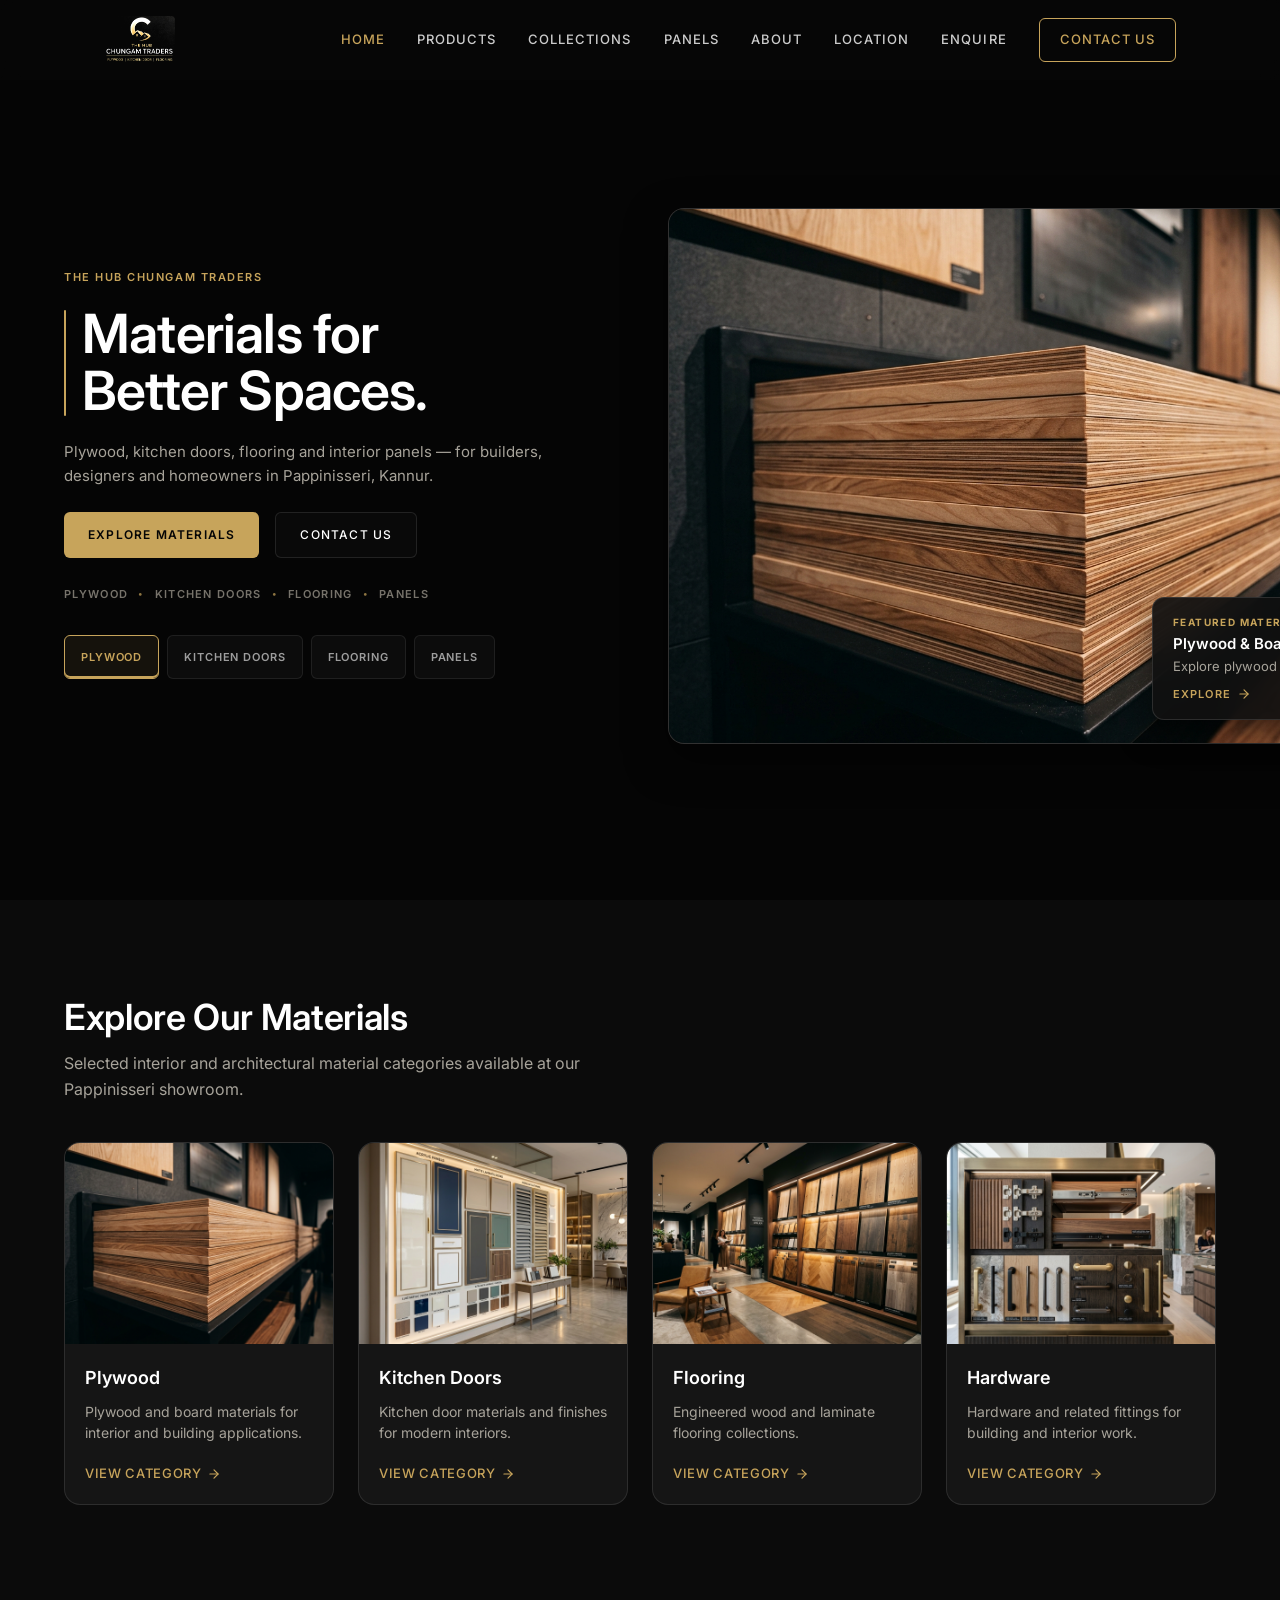
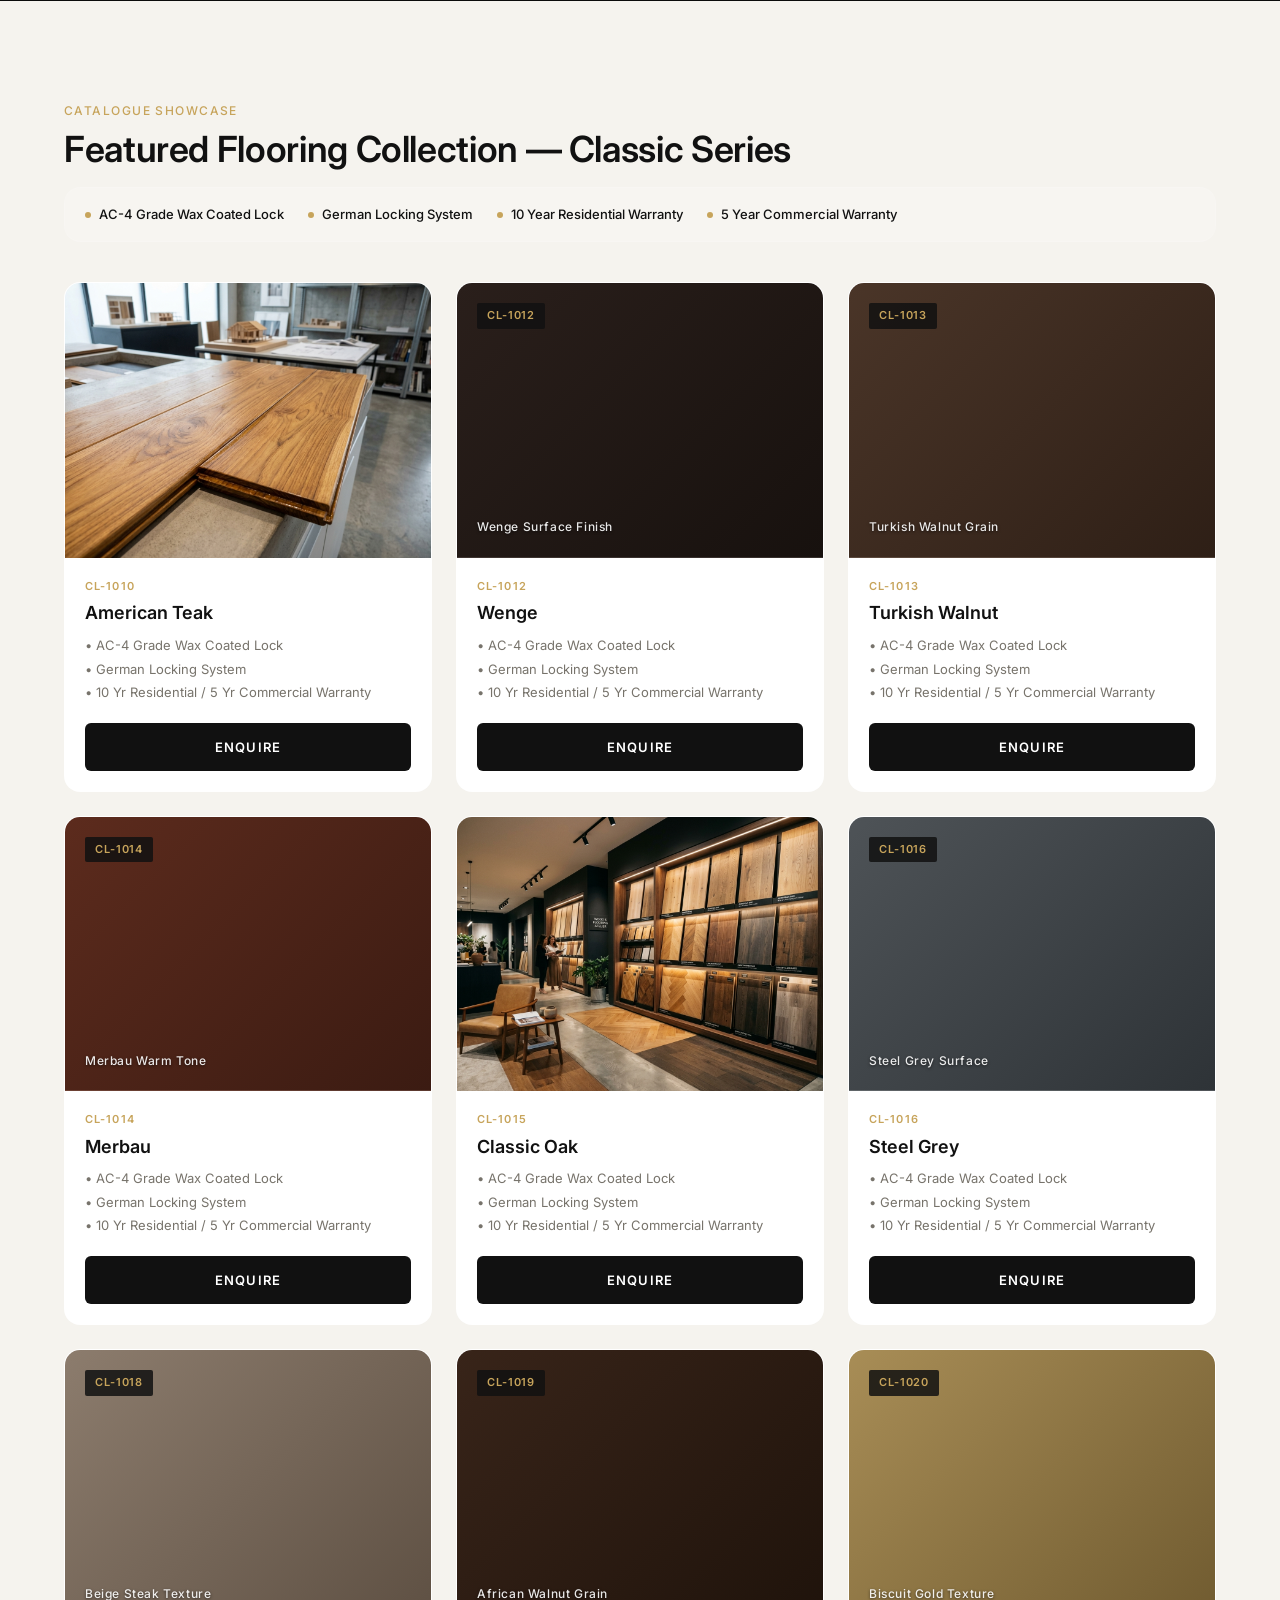
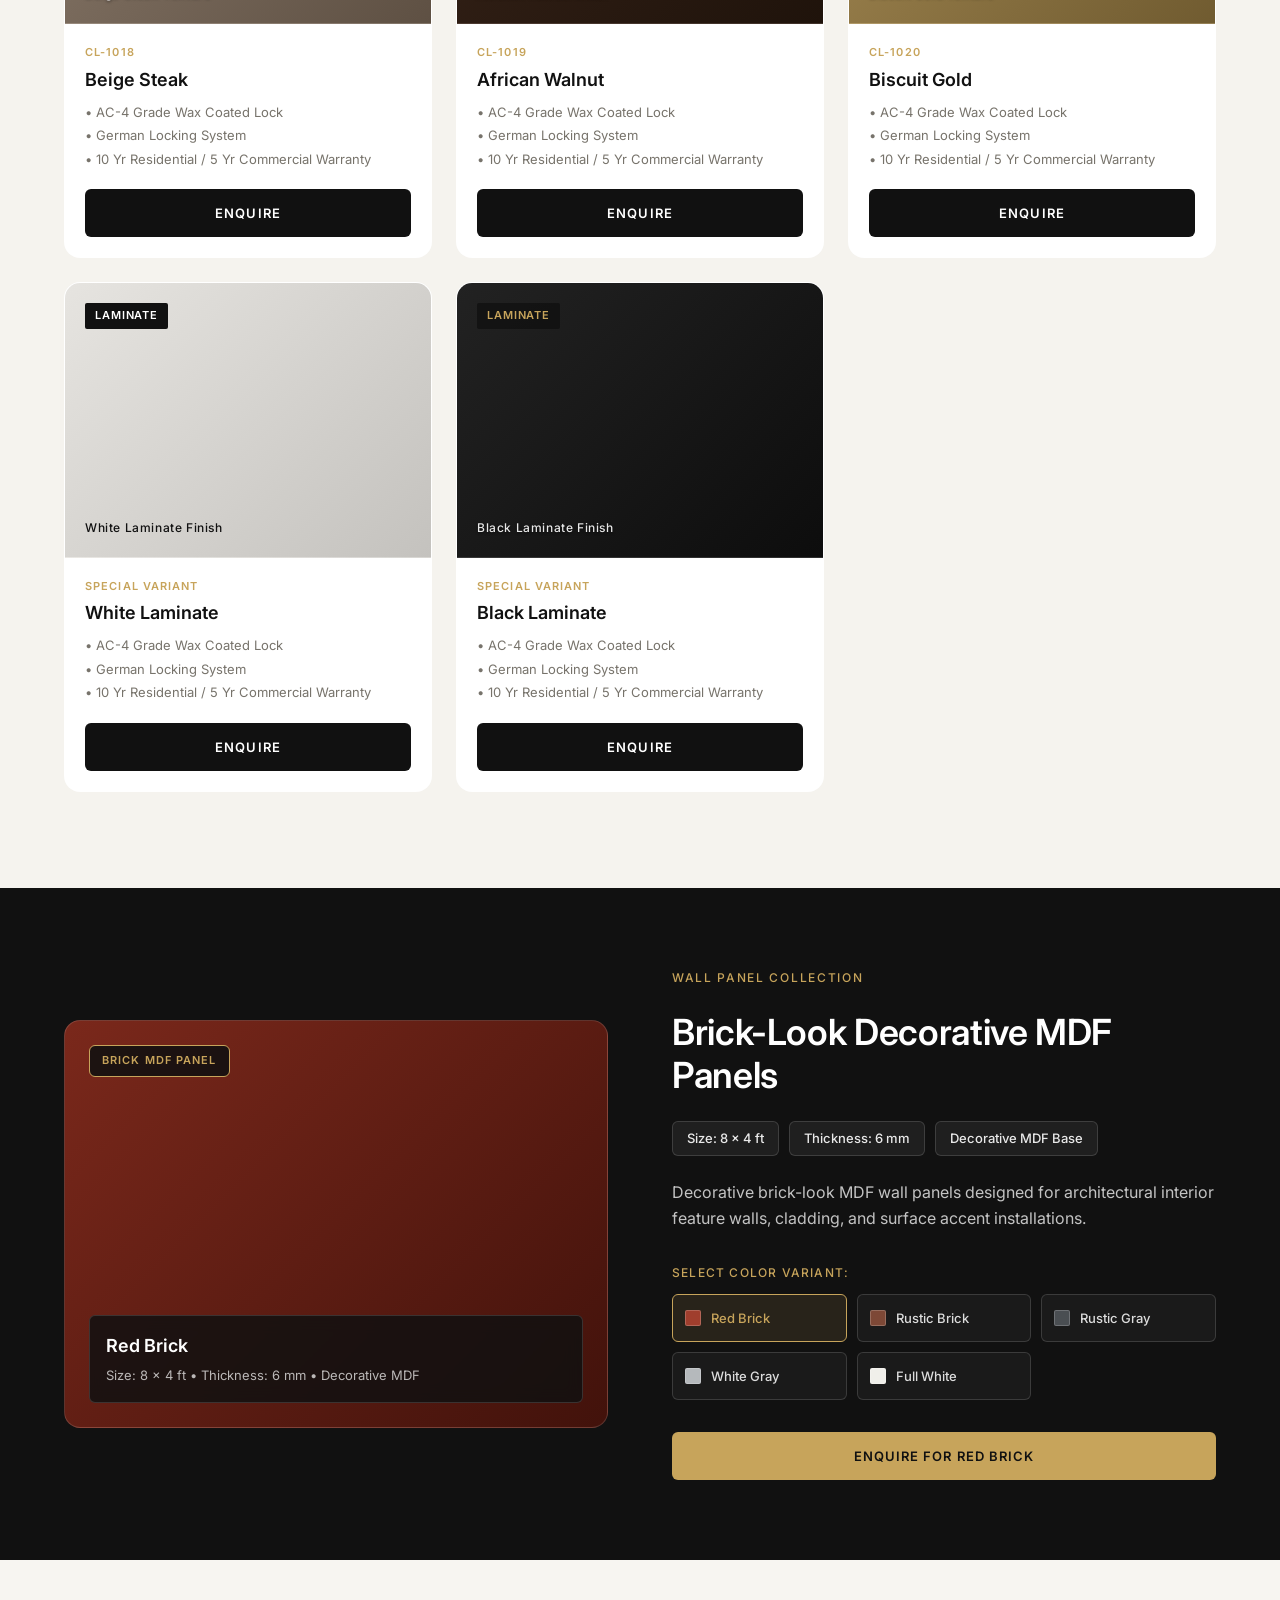
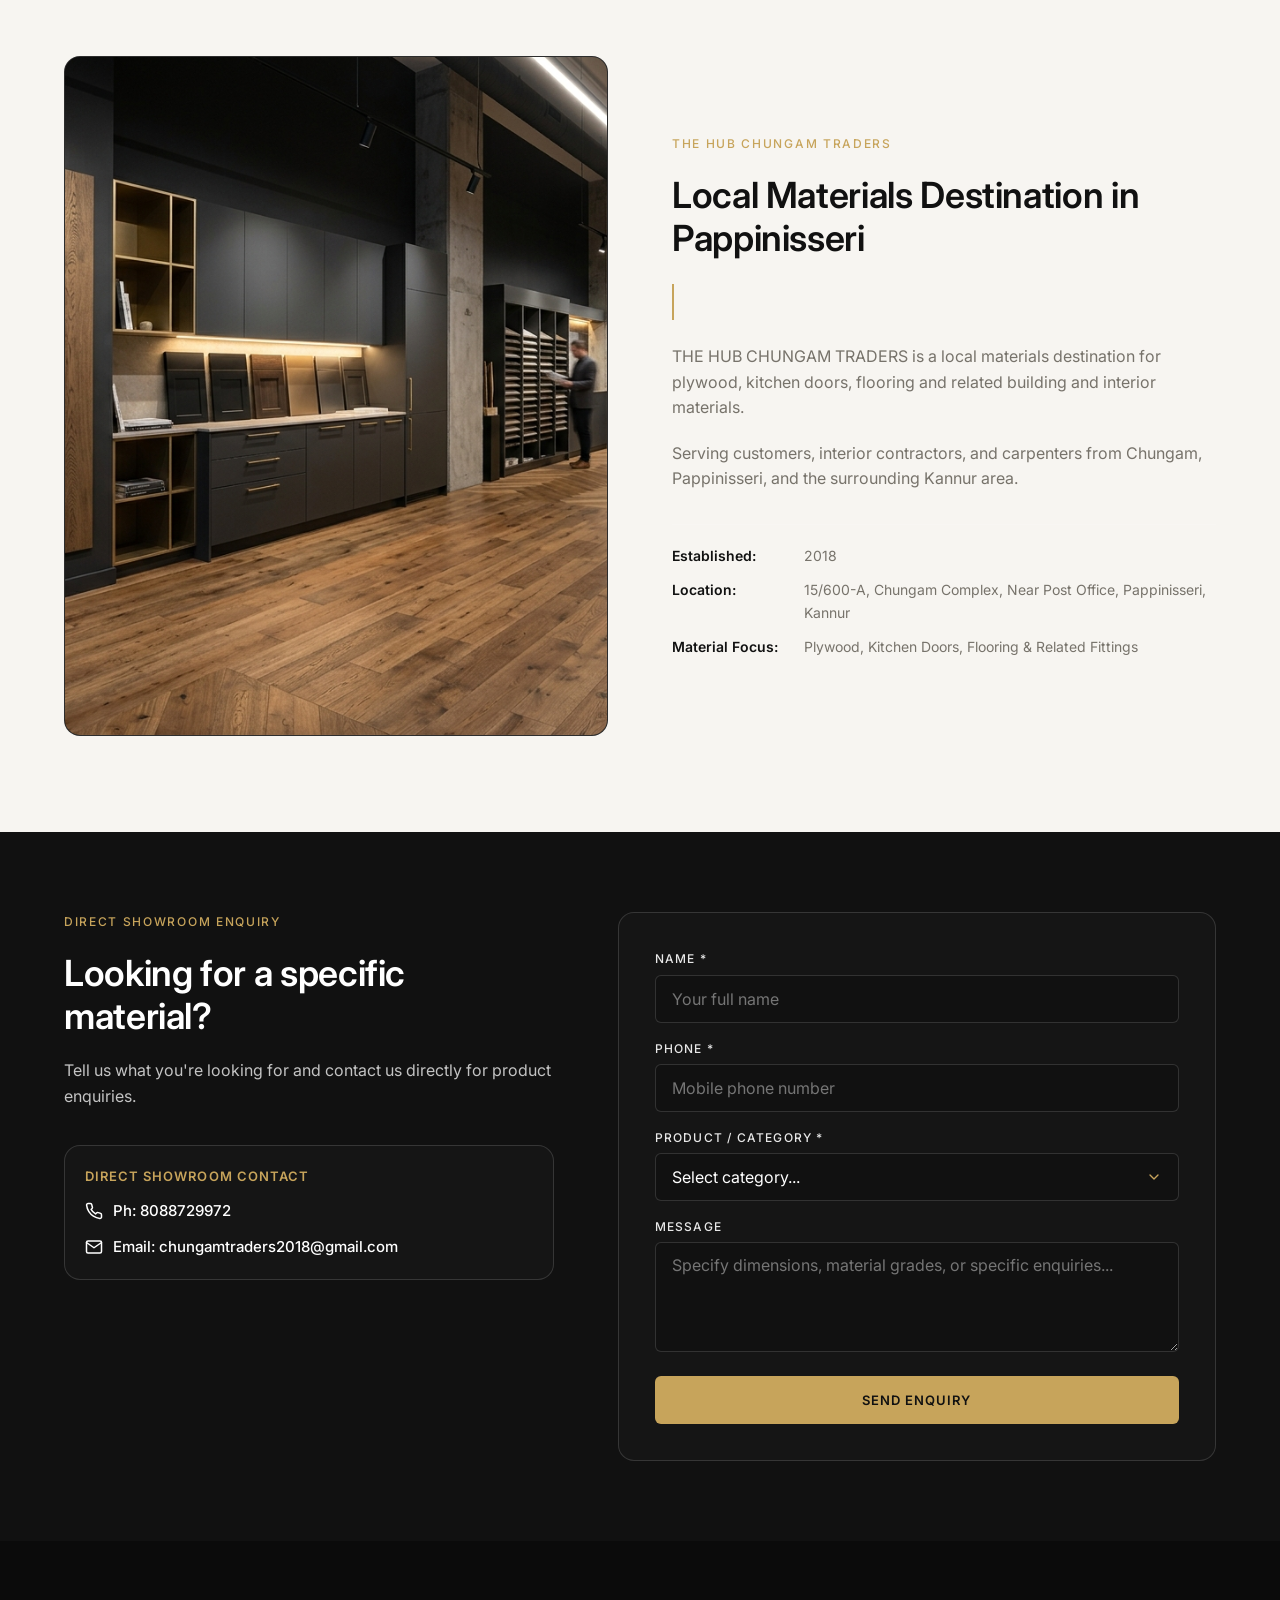
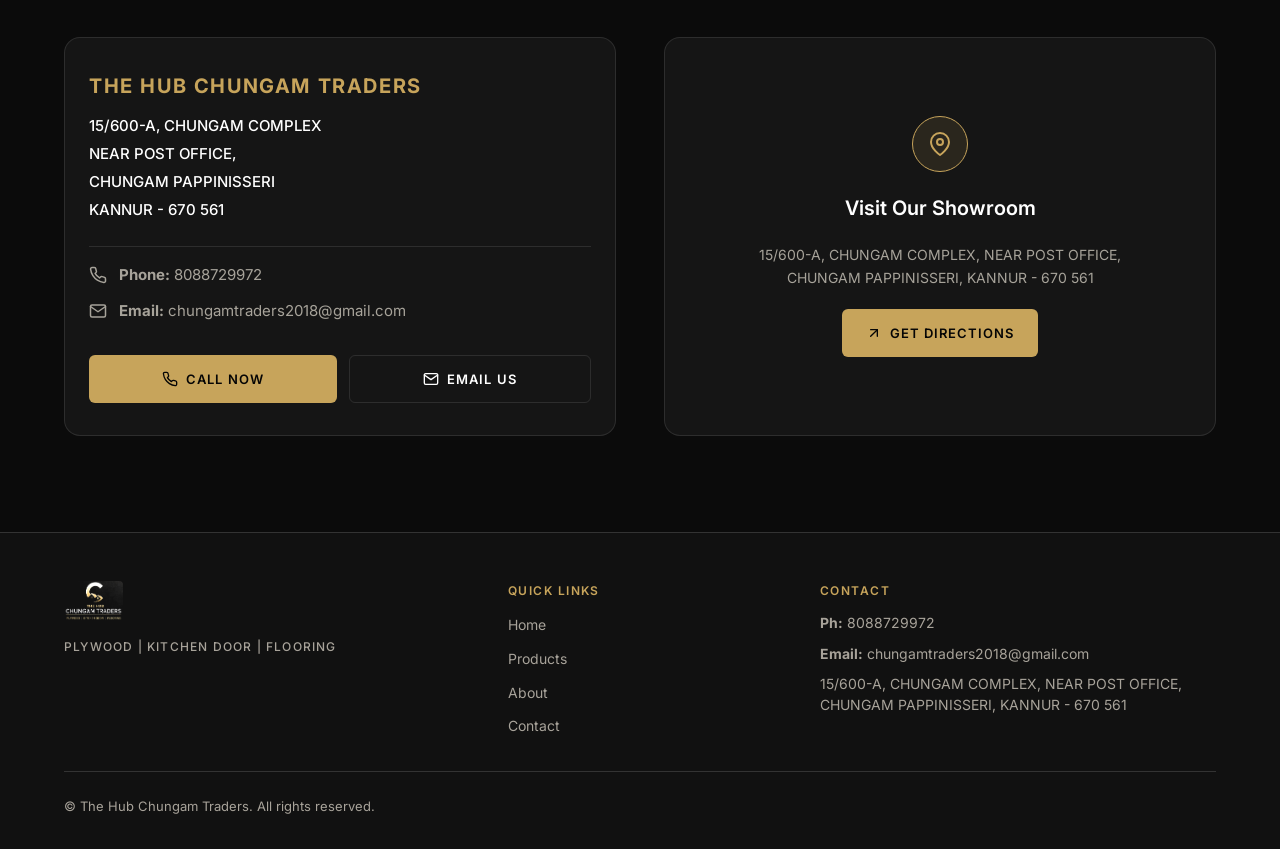
==== commit 4a5ec822: "Redesign Section 02 Interactive Architectural Hero with material selector tabs and floating card" ====
--- a/index.html
+++ b/index.html
@@ -121,39 +121,88 @@
     <!-- SECTION 2: HERO SECTION                                            -->
     <!-- ================================================================== -->
     <section class="hero-section" id="home" aria-label="Hero Section">
-      <div class="hero-container">
-        
-        <!-- Hero Content Column -->
-        <div class="hero-content">
-          <span class="hero-eyebrow">THE HUB CHUNGAM TRADERS</span>
+      <div class="hero-wrapper">
+        <div class="hero-container">
           
-          <h1 class="hero-h1">
-            Materials for<br>
-            Better Spaces.
-          </h1>
-
-          <p class="hero-paragraph">
-            Plywood, kitchen doors and flooring materials for interior and building projects in Pappinisseri, Kannur.
-          </p>
-
-          <div class="hero-buttons">
-            <a href="#products" class="btn-primary-action">EXPLORE MATERIALS</a>
-            <a href="#enquiry" class="btn-secondary-action">CONTACT US</a>
-          </div>
-        </div>
-
-        <!-- Hero Visual Column -->
-        <div class="hero-visual">
-          <div class="hero-image-frame">
-            <img 
-              src="assets/images/hero_showroom.jpg" 
-              alt="THE HUB CHUNGAM TRADERS Premium Interior Material Showroom" 
-              width="800" 
-              height="600" 
-              loading="eager">
-          </div>
-        </div>
-
+          <!-- Hero Content Column -->
+          <div class="hero-content">
+            <span class="hero-eyebrow">THE HUB CHUNGAM TRADERS</span>
+            
+            <div class="hero-h1-wrapper">
+              <span class="h1-accent-line" aria-hidden="true"></span>
+              <h1 class="hero-h1">
+                Materials for<br>
+                Better Spaces.
+              </h1>
+            </div>
+
+            <p class="hero-paragraph">
+              Plywood, kitchen doors, flooring and interior panels — for builders, designers and homeowners in Pappinisseri, Kannur.
+            </p>
+
+            <div class="hero-buttons">
+              <a href="#products" class="btn-primary-action">EXPLORE MATERIALS</a>
+              <a href="#enquiry" class="btn-secondary-action">CONTACT US</a>
+            </div>
+
+            <!-- Material Credibility Line -->
+            <div class="hero-credibility" aria-label="Core material offerings">
+              <span class="cred-item">PLYWOOD</span>
+              <span class="cred-bullet" aria-hidden="true">•</span>
+              <span class="cred-item">KITCHEN DOORS</span>
+              <span class="cred-bullet" aria-hidden="true">•</span>
+              <span class="cred-item">FLOORING</span>
+              <span class="cred-bullet" aria-hidden="true">•</span>
+              <span class="cred-item">PANELS</span>
+            </div>
+
+            <!-- Interactive Material Selector -->
+            <div class="hero-material-selector" role="tablist" aria-label="Showroom Material Selector">
+              <button type="button" class="material-tab active" role="tab" id="tab-plywood" aria-selected="true" aria-controls="hero-visual-panel" data-material="plywood" data-title="Plywood & Board Materials" data-desc="Explore plywood and board materials" data-img="assets/images/plywood_category.jpg" data-alt="Plywood & Board Materials at The Hub Chungam Traders">
+                PLYWOOD
+              </button>
+              <button type="button" class="material-tab" role="tab" id="tab-kitchen" aria-selected="false" aria-controls="hero-visual-panel" data-material="kitchen" data-title="Kitchen Door Finishes" data-desc="Explore kitchen door and cabinetry finishes" data-img="assets/images/kitchen_doors_category.jpg" data-alt="Kitchen Door & Cabinetry Finishes at The Hub Chungam Traders">
+                KITCHEN DOORS
+              </button>
+              <button type="button" class="material-tab" role="tab" id="tab-flooring" aria-selected="false" aria-controls="hero-visual-panel" data-material="flooring" data-title="Engineered & Laminate Flooring" data-desc="Explore engineered and laminate flooring options" data-img="assets/images/flooring_category.jpg" data-alt="Engineered & Laminate Flooring at The Hub Chungam Traders">
+                FLOORING
+              </button>
+              <button type="button" class="material-tab" role="tab" id="tab-panels" aria-selected="false" aria-controls="hero-visual-panel" data-material="panels" data-title="Architectural Hardware & Panels" data-desc="Explore architectural hardware and interior decorative panels" data-img="assets/images/hardware_category.jpg" data-alt="Architectural Hardware & Interior Decorative Panels at The Hub Chungam Traders">
+                PANELS
+              </button>
+            </div>
+          </div>
+
+          <!-- Hero Visual Column -->
+          <div class="hero-visual" id="hero-visual-panel" role="tabpanel" aria-labelledby="tab-plywood">
+            <div class="hero-image-bleed-wrapper">
+              <div class="hero-image-frame">
+                <img 
+                  id="heroMaterialImage"
+                  src="assets/images/plywood_category.jpg" 
+                  alt="Plywood & Board Materials at The Hub Chungam Traders" 
+                  width="800" 
+                  height="550" 
+                  loading="eager">
+              </div>
+
+              <!-- Floating Material Info Card -->
+              <div class="hero-floating-card" id="heroFloatingCard">
+                <span class="floating-card-eyebrow">FEATURED MATERIAL</span>
+                <h3 class="floating-card-title" id="cardMaterialTitle">Plywood & Board Materials</h3>
+                <p class="floating-card-desc" id="cardMaterialDesc">Explore plywood and board materials</p>
+                <a href="#products" class="floating-card-action">
+                  <span>EXPLORE</span>
+                  <svg class="floating-card-arrow" viewBox="0 0 24 24" fill="none" stroke="currentColor" stroke-width="2" stroke-linecap="round" stroke-linejoin="round" aria-hidden="true">
+                    <line x1="5" y1="12" x2="19" y2="12"></line>
+                    <polyline points="12 5 19 12 12 19"></polyline>
+                  </svg>
+                </a>
+              </div>
+            </div>
+          </div>
+
+        </div>
       </div>
     </section>
 
--- a/styles.css
+++ b/styles.css
@@ -414,31 +414,38 @@
 .hero-section {
   background-color: var(--color-bg-dark);
   padding-inline: var(--padding-x-mobile);
-  padding-block: 64px;
-  display: flex;
-  align-items: center;
+  padding-block: 24px 48px;
+  display: flex;
+  flex-direction: column;
+  justify-content: center;
   position: relative;
   overflow: hidden;
+  width: 100%;
 }
 
 @media (min-width: 768px) {
   .hero-section {
     padding-inline: var(--padding-x-tablet);
+    padding-block: 32px 56px;
   }
 }
 
 @media (min-width: 1024px) {
   .hero-section {
     padding-inline: var(--padding-x-desktop);
-    padding-block: 80px;
+    padding-block: 36px 64px;
     min-height: calc(100vh - var(--header-height-desktop));
   }
 }
 
-.hero-container {
+.hero-wrapper {
   width: 100%;
   max-width: var(--max-content-width);
   margin-inline: auto;
+}
+
+.hero-container {
+  width: 100%;
   display: flex;
   flex-direction: column;
   gap: 32px;
@@ -448,7 +455,7 @@
   .hero-container {
     display: grid;
     grid-template-columns: 1fr 1fr;
-    gap: 64px;
+    gap: 56px;
     align-items: center;
   }
 }
@@ -456,60 +463,75 @@
 .hero-content {
   display: flex;
   flex-direction: column;
-  gap: 24px;
+  gap: 20px;
 }
 
 .hero-eyebrow {
-  font-size: 12px;
-  font-weight: 500;
-  letter-spacing: 0.12em;
+  font-size: 11px;
+  font-weight: 600;
+  letter-spacing: 0.14em;
   text-transform: uppercase;
   color: var(--color-champagne-gold);
   animation: heroFadeUp 600ms var(--ease-premium) 100ms backwards;
 }
 
+.hero-h1-wrapper {
+  display: flex;
+  align-items: stretch;
+  gap: 16px;
+  animation: heroFadeUp 650ms var(--ease-premium) 200ms backwards;
+}
+
+.h1-accent-line {
+  display: block;
+  width: 2px;
+  background-color: var(--color-champagne-gold);
+  border-radius: 1px;
+  flex-shrink: 0;
+  margin-block: 4px;
+}
+
 .hero-h1 {
-  font-size: 38px;
+  font-size: 36px;
   font-weight: 600;
   line-height: 1.08;
   letter-spacing: -0.015em;
   color: var(--color-white);
-  max-width: 650px;
-  animation: heroFadeUp 650ms var(--ease-premium) 200ms backwards;
+  max-width: 600px;
 }
 
 @media (max-width: 360px) {
   .hero-h1 {
-    font-size: 34px;
+    font-size: 32px;
   }
 }
 
 @media (min-width: 480px) {
   .hero-h1 {
-    font-size: 44px;
+    font-size: 42px;
   }
 }
 
 @media (min-width: 1024px) {
   .hero-h1 {
-    font-size: 58px;
+    font-size: 54px;
     line-height: 1.05;
   }
 }
 
 .hero-paragraph {
-  font-size: 16px;
+  font-size: 15px;
   line-height: 1.6;
   color: var(--color-muted-white);
-  max-width: 520px;
+  max-width: 500px;
   animation: heroFadeUp 650ms var(--ease-premium) 300ms backwards;
 }
 
 .hero-buttons {
   display: flex;
   flex-direction: column;
-  gap: 16px;
-  margin-top: 8px;
+  gap: 12px;
+  margin-top: 4px;
   animation: heroFadeUp 650ms var(--ease-premium) 400ms backwards;
 }
 
@@ -517,6 +539,7 @@
   .hero-buttons {
     flex-direction: row;
     align-items: center;
+    gap: 16px;
   }
 }
 
@@ -524,11 +547,11 @@
   display: inline-flex;
   align-items: center;
   justify-content: center;
-  min-height: 48px;
+  min-height: 46px;
   padding-inline: 24px;
-  font-size: 13px;
-  font-weight: 600;
-  letter-spacing: 0.08em;
+  font-size: 12px;
+  font-weight: 600;
+  letter-spacing: 0.1em;
   text-transform: uppercase;
   background-color: var(--color-champagne-gold);
   color: var(--color-bg-dark);
@@ -539,22 +562,27 @@
 
 .btn-primary-action:hover {
   background-color: var(--color-light-gold);
-  transform: translateY(-2px);
+  transform: translateY(-1px);
+}
+
+.btn-primary-action:active {
+  transform: translateY(0);
 }
 
 .btn-secondary-action {
   display: inline-flex;
   align-items: center;
   justify-content: center;
-  min-height: 48px;
+  min-height: 46px;
   padding-inline: 24px;
-  font-size: 13px;
+  font-size: 12px;
   font-weight: 500;
-  letter-spacing: 0.08em;
+  letter-spacing: 0.1em;
   text-transform: uppercase;
   color: var(--color-white);
   border: 1px solid var(--color-border);
   border-radius: var(--radius-button);
+  background-color: rgba(255, 255, 255, 0.02);
   transition: border-color var(--transition-fast), color var(--transition-fast), transform var(--transition-fast);
   white-space: nowrap;
 }
@@ -562,13 +590,100 @@
 .btn-secondary-action:hover {
   border-color: var(--color-champagne-gold);
   color: var(--color-champagne-gold);
-  transform: translateY(-2px);
-}
-
+  transform: translateY(-1px);
+}
+
+.btn-secondary-action:active {
+  transform: translateY(0);
+}
+
+/* Material Credibility Line */
+.hero-credibility {
+  display: flex;
+  flex-wrap: wrap;
+  align-items: center;
+  gap: 10px;
+  font-size: 11px;
+  font-weight: 600;
+  letter-spacing: 0.12em;
+  text-transform: uppercase;
+  color: var(--color-muted-text);
+  margin-top: 8px;
+  animation: heroFadeUp 650ms var(--ease-premium) 450ms backwards;
+}
+
+.cred-bullet {
+  color: var(--color-champagne-gold);
+  font-size: 9px;
+  opacity: 0.7;
+}
+
+/* Interactive Material Selector */
+.hero-material-selector {
+  display: flex;
+  align-items: center;
+  gap: 8px;
+  margin-top: 12px;
+  overflow-x: auto;
+  -webkit-overflow-scrolling: touch;
+  scrollbar-width: none;
+  padding-bottom: 4px;
+  animation: heroFadeUp 650ms var(--ease-premium) 500ms backwards;
+}
+
+.hero-material-selector::-webkit-scrollbar {
+  display: none;
+}
+
+.material-tab {
+  display: inline-flex;
+  align-items: center;
+  justify-content: center;
+  min-height: 44px;
+  padding-inline: 16px;
+  font-size: 11px;
+  font-weight: 600;
+  letter-spacing: 0.08em;
+  text-transform: uppercase;
+  color: rgba(255, 255, 255, 0.6);
+  background-color: rgba(255, 255, 255, 0.03);
+  border: 1px solid rgba(255, 255, 255, 0.08);
+  border-radius: var(--radius-button);
+  white-space: nowrap;
+  transition: color 240ms ease, border-color 240ms ease, background-color 240ms ease, box-shadow 240ms ease;
+  cursor: pointer;
+}
+
+.material-tab:hover {
+  color: var(--color-white);
+  border-color: rgba(199, 164, 91, 0.4);
+}
+
+.material-tab.active {
+  color: var(--color-champagne-gold);
+  border-color: var(--color-champagne-gold);
+  background-color: rgba(199, 164, 91, 0.08);
+  box-shadow: inset 0 -2px 0 0 var(--color-champagne-gold);
+}
+
+/* Hero Visual Column & Controlled Desktop Right Bleed */
 .hero-visual {
   position: relative;
   width: 100%;
   animation: heroFadeScale 850ms var(--ease-premium) 300ms backwards;
+}
+
+.hero-image-bleed-wrapper {
+  position: relative;
+  width: 100%;
+}
+
+@media (min-width: 1024px) {
+  .hero-image-bleed-wrapper {
+    /* Extends right visual edge toward viewport edge while staying contained inside overflow: hidden section */
+    width: calc(100% + (100vw - 100%) / 2 - var(--padding-x-desktop));
+    max-width: 780px;
+  }
 }
 
 .hero-image-frame {
@@ -576,19 +691,106 @@
   aspect-ratio: 4 / 3;
   border-radius: var(--radius-image);
   overflow: hidden;
-  border: 1px solid var(--color-border);
+  border: 1px solid rgba(255, 255, 255, 0.12);
   background-color: var(--color-surface);
+  box-shadow: 0 16px 40px rgba(0, 0, 0, 0.5);
+}
+
+@media (min-width: 1024px) {
+  .hero-image-frame {
+    aspect-ratio: 16 / 11;
+  }
 }
 
 .hero-image-frame img {
   width: 100%;
   height: 100%;
   object-fit: cover;
-  transition: transform var(--transition-slow);
-}
-
-.hero-image-frame:hover img {
-  transform: scale(1.02);
+  transition: opacity 300ms var(--ease-premium), transform 300ms var(--ease-premium);
+}
+
+.hero-image-frame img.switching {
+  opacity: 0;
+  transform: scale(0.985);
+}
+
+/* Floating Material Info Card */
+.hero-floating-card {
+  position: relative;
+  margin-top: -24px;
+  margin-inline: 12px;
+  z-index: 5;
+  background: rgba(17, 17, 17, 0.92);
+  backdrop-filter: blur(16px);
+  -webkit-backdrop-filter: blur(16px);
+  border: 1px solid rgba(255, 255, 255, 0.12);
+  border-radius: 12px;
+  padding: 16px 20px;
+  box-shadow: 0 12px 32px rgba(0, 0, 0, 0.6);
+  display: flex;
+  flex-direction: column;
+  gap: 4px;
+  transition: opacity 300ms var(--ease-premium), transform 300ms var(--ease-premium);
+}
+
+@media (min-width: 768px) {
+  .hero-floating-card {
+    position: absolute;
+    bottom: 24px;
+    right: 24px;
+    margin-top: 0;
+    margin-inline: 0;
+    max-width: 320px;
+    z-index: 10;
+  }
+}
+
+.hero-floating-card.switching {
+  opacity: 0;
+  transform: translateY(6px);
+}
+
+.floating-card-eyebrow {
+  font-size: 10px;
+  font-weight: 700;
+  letter-spacing: 0.14em;
+  text-transform: uppercase;
+  color: var(--color-champagne-gold);
+}
+
+.floating-card-title {
+  font-size: 15px;
+  font-weight: 600;
+  color: var(--color-white);
+  line-height: 1.3;
+}
+
+.floating-card-desc {
+  font-size: 13px;
+  color: var(--color-muted-white);
+  line-height: 1.4;
+}
+
+.floating-card-action {
+  display: inline-flex;
+  align-items: center;
+  gap: 6px;
+  font-size: 11px;
+  font-weight: 600;
+  letter-spacing: 0.1em;
+  text-transform: uppercase;
+  color: var(--color-champagne-gold);
+  margin-top: 6px;
+  transition: gap 200ms ease;
+}
+
+.floating-card-action:hover {
+  gap: 10px;
+}
+
+.floating-card-arrow {
+  width: 14px;
+  height: 14px;
 }
 
 /* Animations Keyframes */
@@ -606,7 +808,7 @@
 @keyframes heroFadeScale {
   from {
     opacity: 0;
-    transform: scale(0.97);
+    transform: scale(0.98);
   }
   to {
     opacity: 1;
@@ -622,9 +824,11 @@
     scroll-behavior: auto !important;
   }
   .hero-eyebrow,
-  .hero-h1,
+  .hero-h1-wrapper,
   .hero-paragraph,
   .hero-buttons,
+  .hero-credibility,
+  .hero-material-selector,
   .hero-visual {
     opacity: 1 !important;
     transform: none !important;
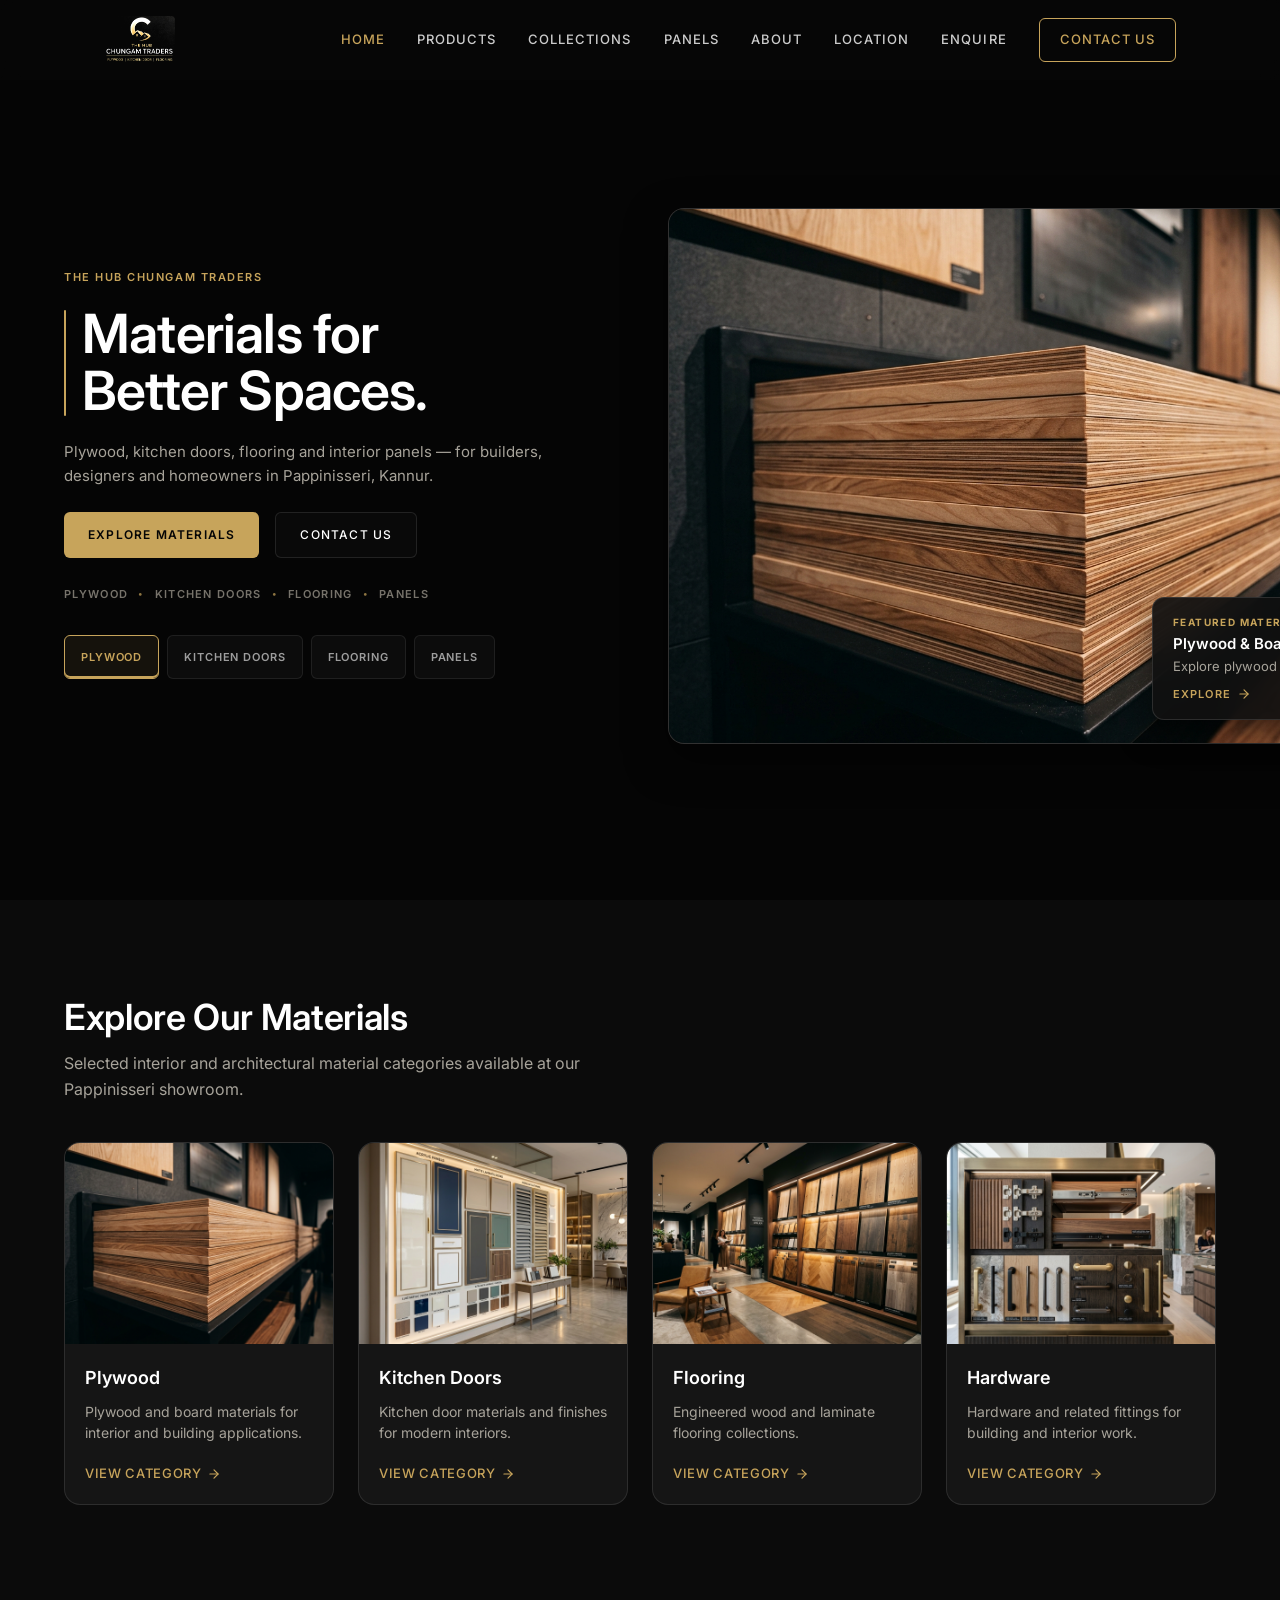
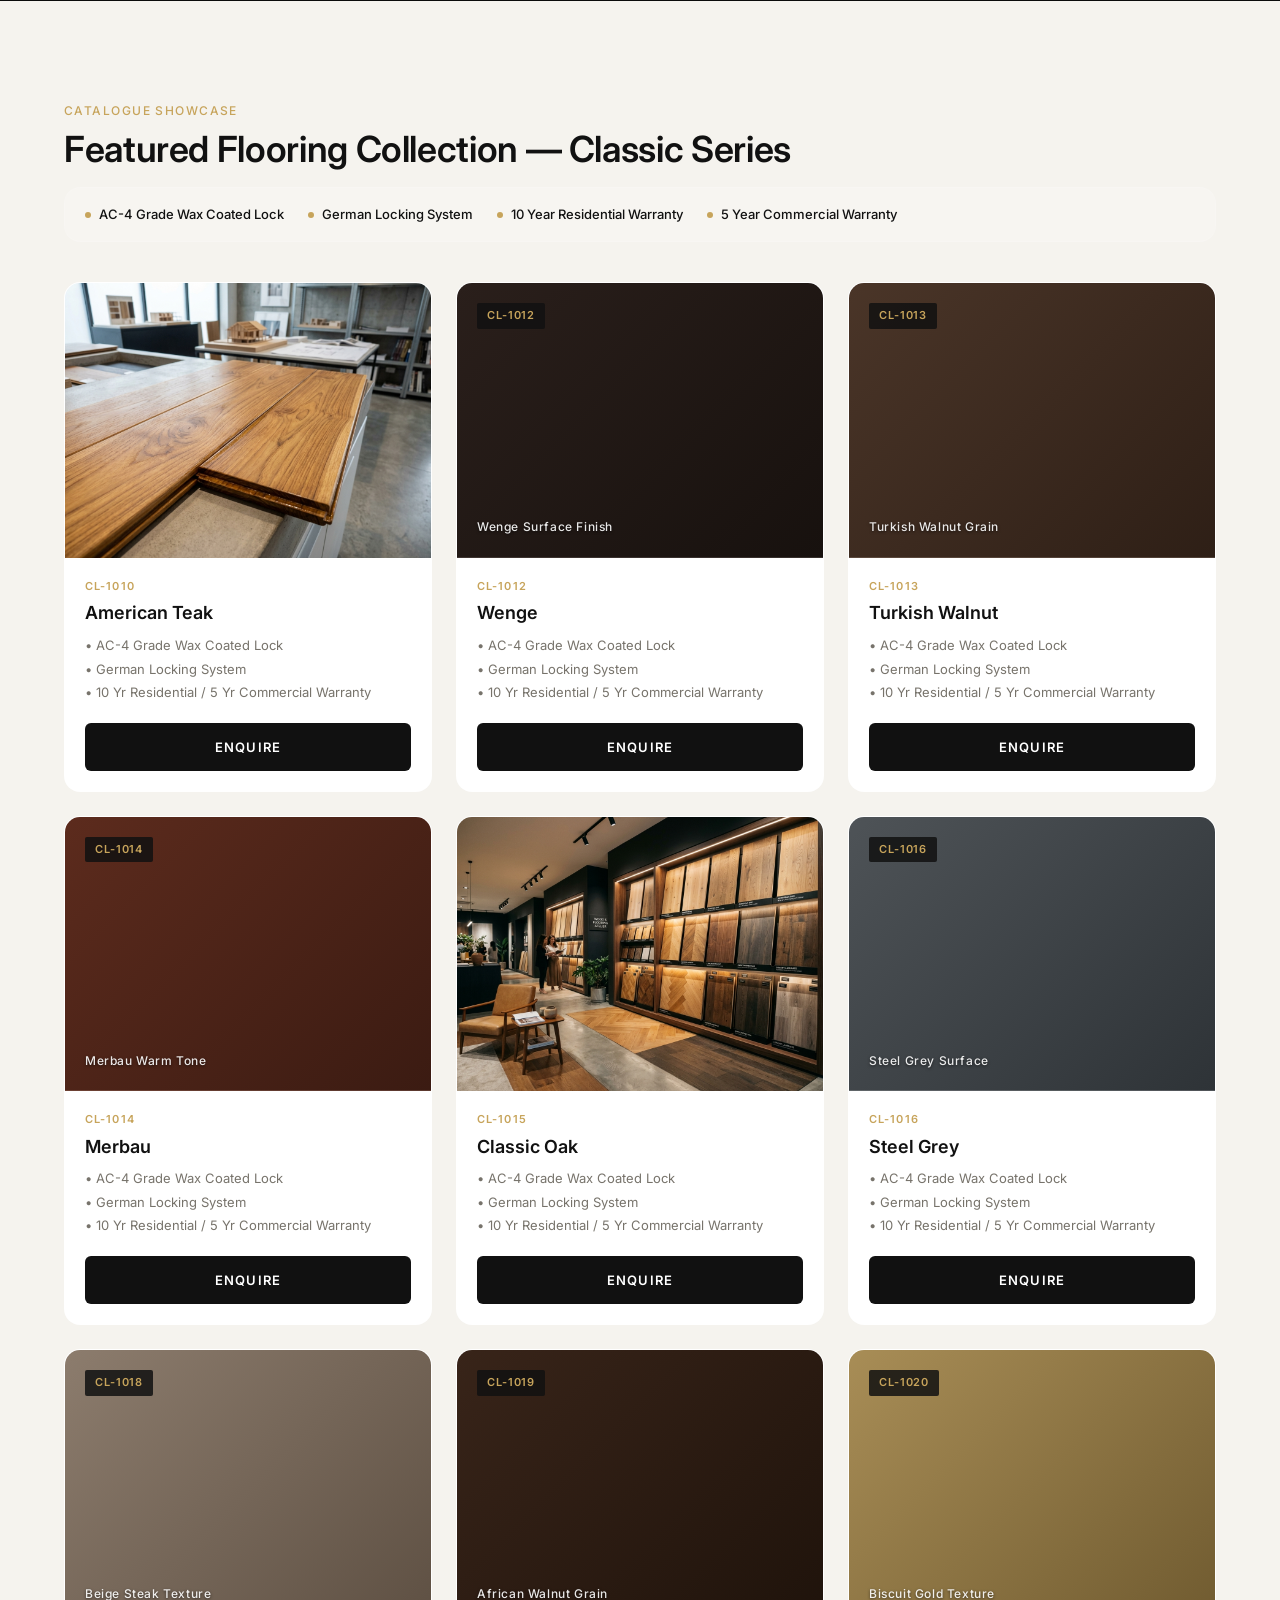
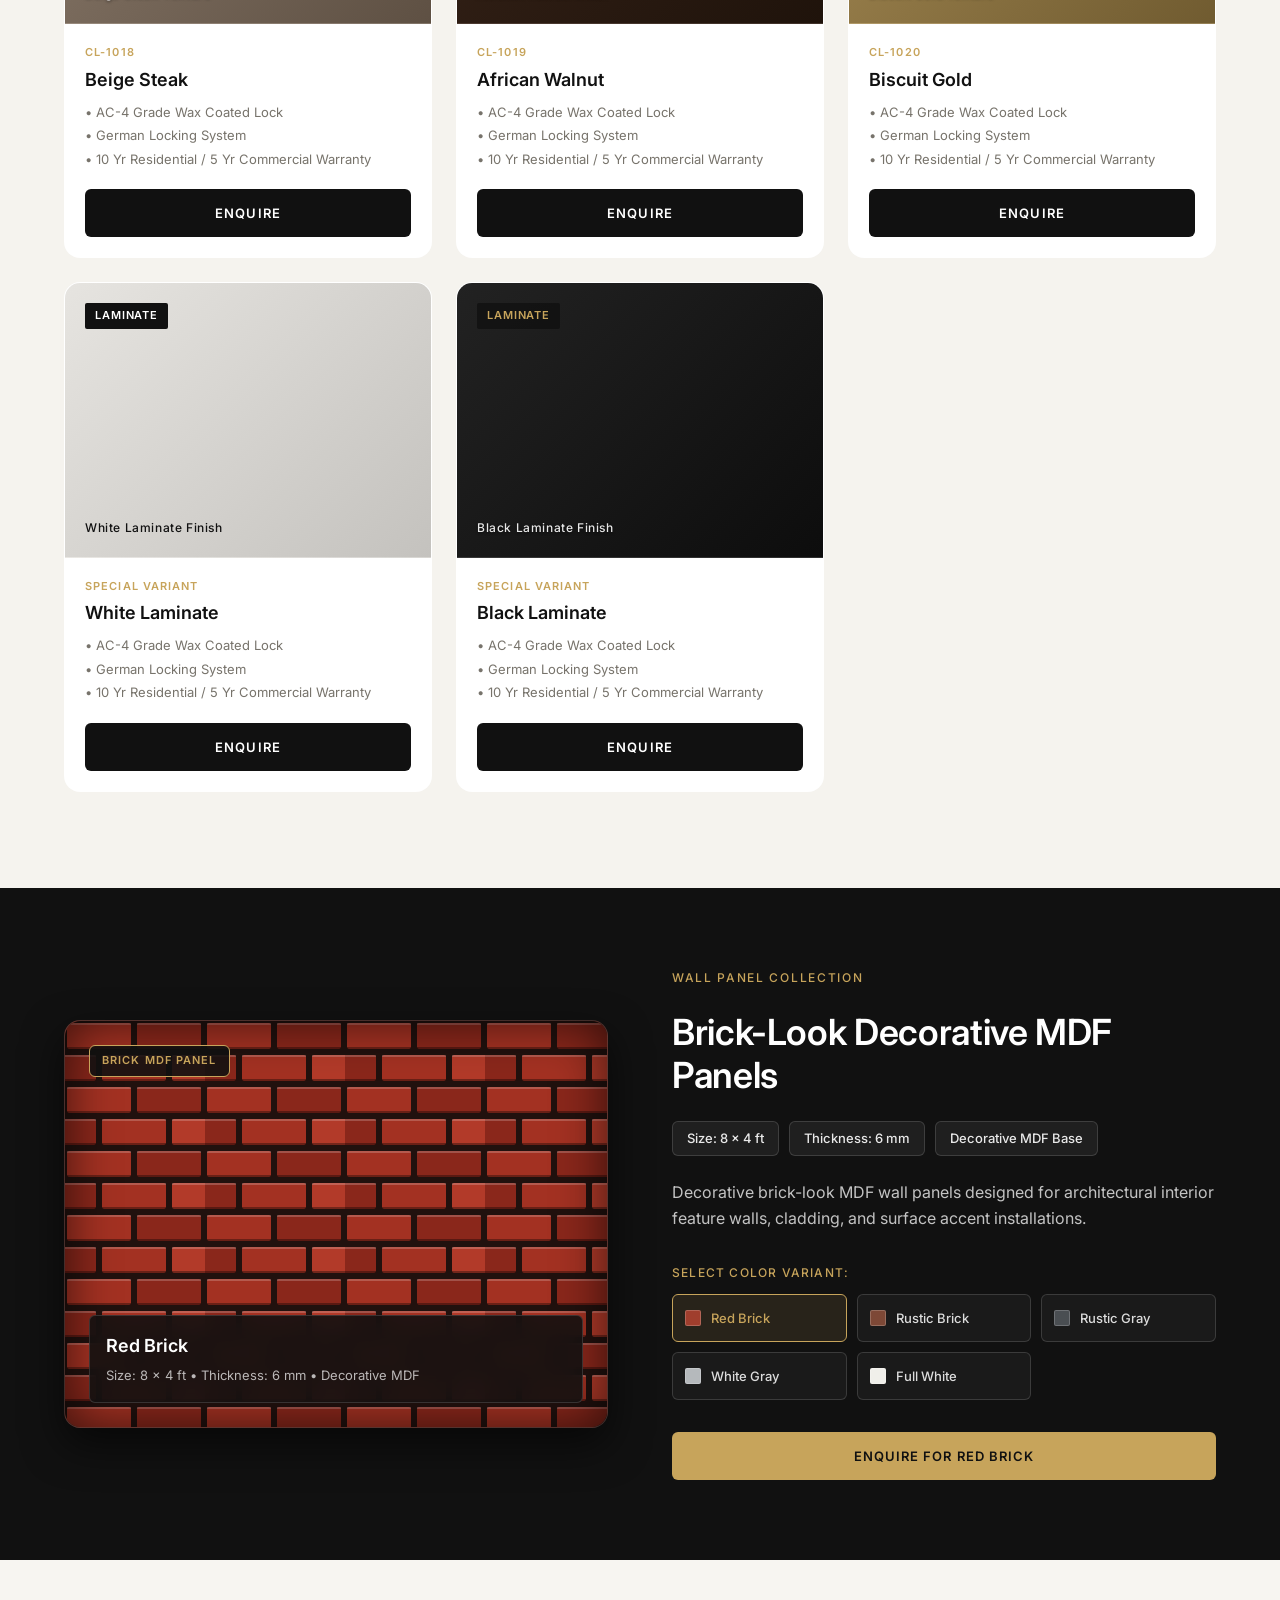
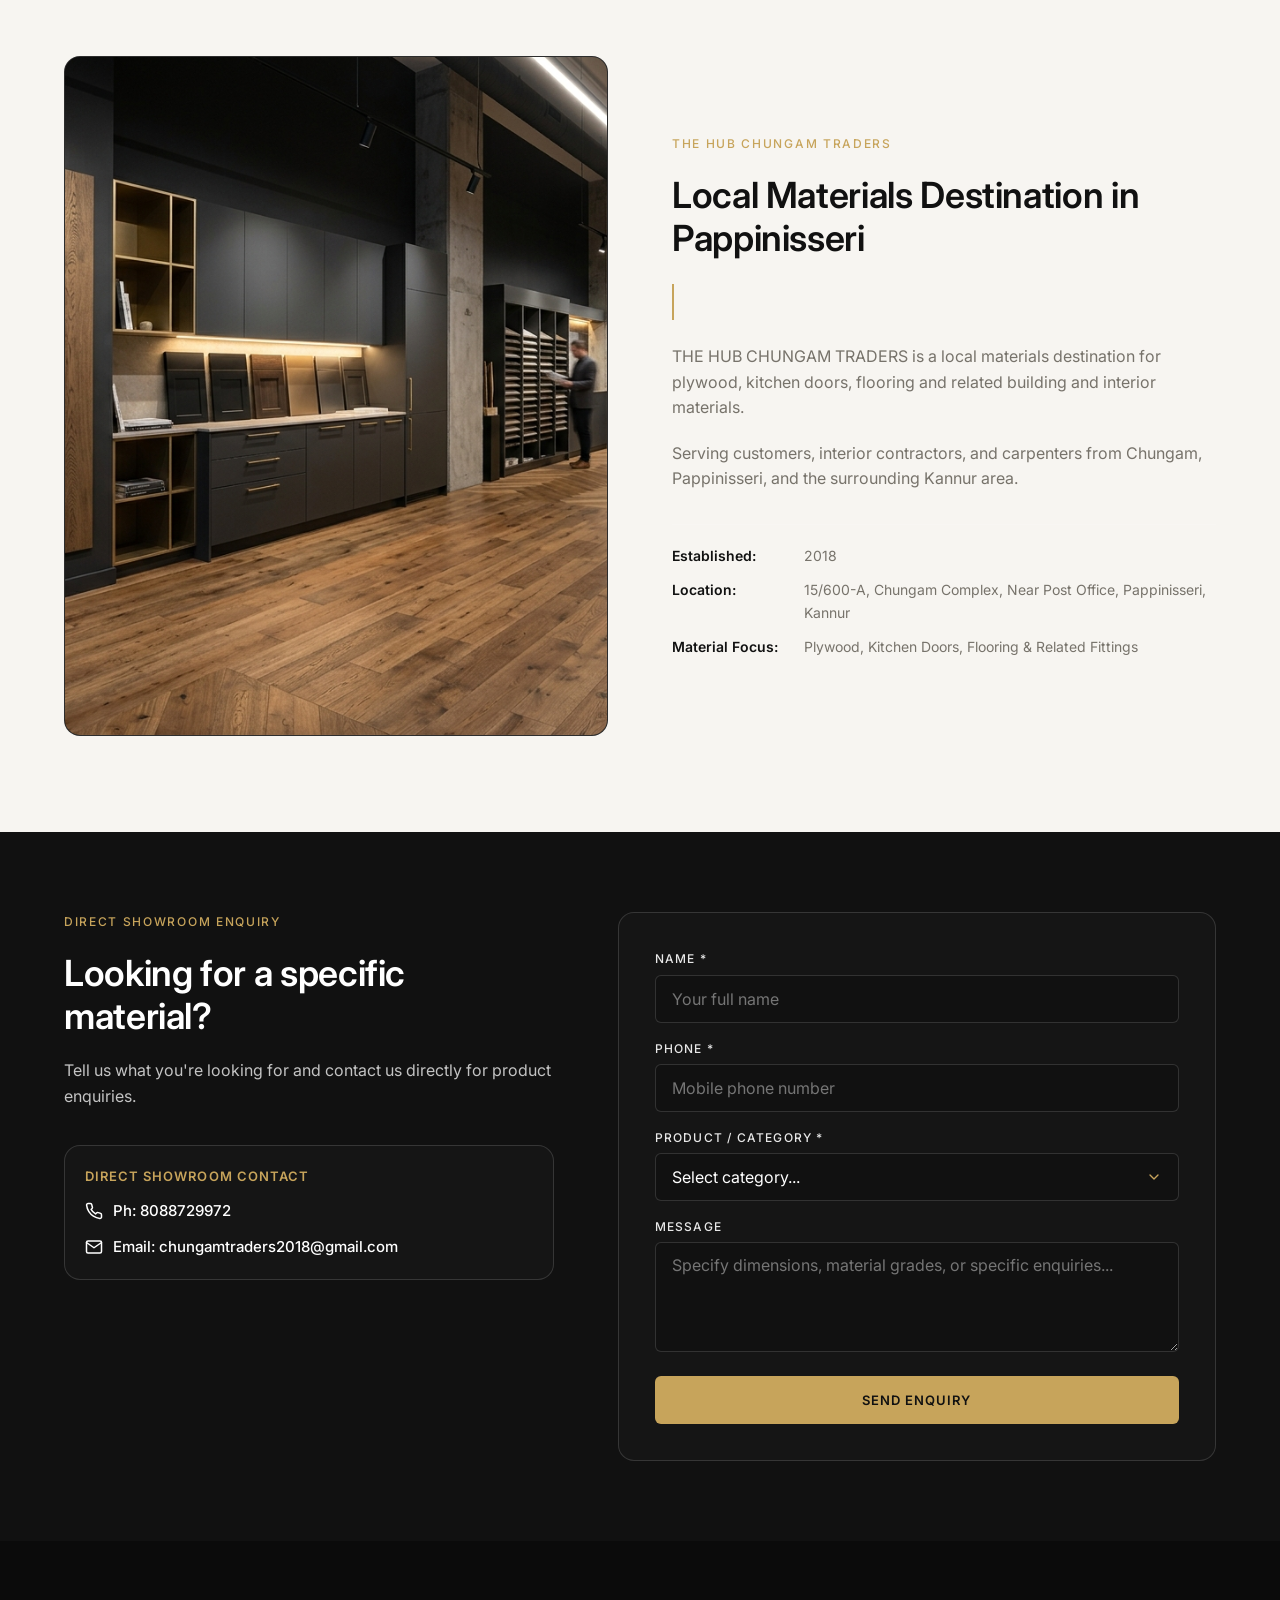
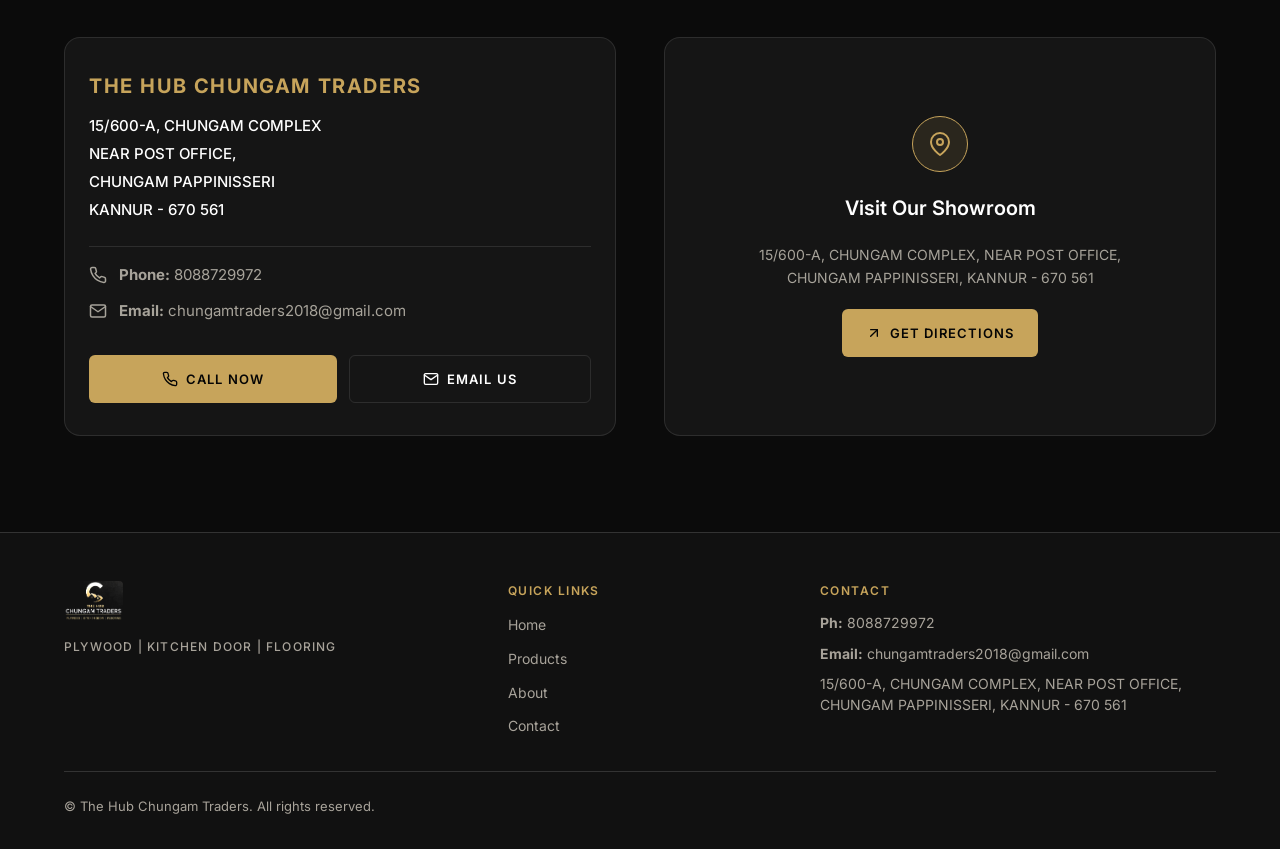
==== commit 4216ec5b: "Add dynamic 3D running-bond brick wall texture structure to Section 5 Decorative MDF Panels" ====
--- a/index.html
+++ b/index.html
@@ -645,7 +645,8 @@
         
         <!-- Mobile Image First / Left Column Desktop -->
         <div class="brick-visual-column">
-          <div class="brick-preview-frame" id="brickPreviewFrame" style="background: linear-gradient(135deg, #7A281B 0%, #42120B 100%);">
+          <div class="brick-preview-frame" id="brickPreviewFrame" style="background: linear-gradient(135deg, #4A150E 0%, #210906 100%);">
+            <div class="brick-wall-pattern" id="brickWallPattern" aria-hidden="true"></div>
             <span class="brick-preview-tag">BRICK MDF PANEL</span>
             
             <div class="brick-preview-info">
--- a/styles.css
+++ b/styles.css
@@ -1283,10 +1283,31 @@
   flex-direction: column;
   justify-content: space-between;
   padding: 24px;
-  transition: background var(--transition-fast);
+  transition: background var(--transition-medium), box-shadow var(--transition-medium);
+  box-shadow: 0 16px 40px rgba(0, 0, 0, 0.6);
+}
+
+.brick-wall-pattern {
+  position: absolute;
+  inset: 0;
+  border-radius: inherit;
+  z-index: 1;
+  pointer-events: none;
+  background-repeat: repeat;
+  background-size: 140px 64px;
+  opacity: 1;
+  transition: opacity 250ms var(--ease-premium), transform 250ms var(--ease-premium);
+  box-shadow: inset 0 0 50px rgba(0, 0, 0, 0.65);
+}
+
+.brick-wall-pattern.switching {
+  opacity: 0.2;
+  transform: scale(0.99);
 }
 
 .brick-preview-tag {
+  position: relative;
+  z-index: 2;
   align-self: flex-start;
   padding: 6px 12px;
   background-color: rgba(17, 17, 17, 0.88);
@@ -1300,8 +1321,11 @@
 }
 
 .brick-preview-info {
-  background-color: rgba(17, 17, 17, 0.85);
-  backdrop-filter: blur(8px);
+  position: relative;
+  z-index: 2;
+  background-color: rgba(17, 17, 17, 0.88);
+  backdrop-filter: blur(12px);
+  -webkit-backdrop-filter: blur(12px);
   border: 1px solid var(--color-dark-border);
   padding: 16px;
   border-radius: var(--radius-button);
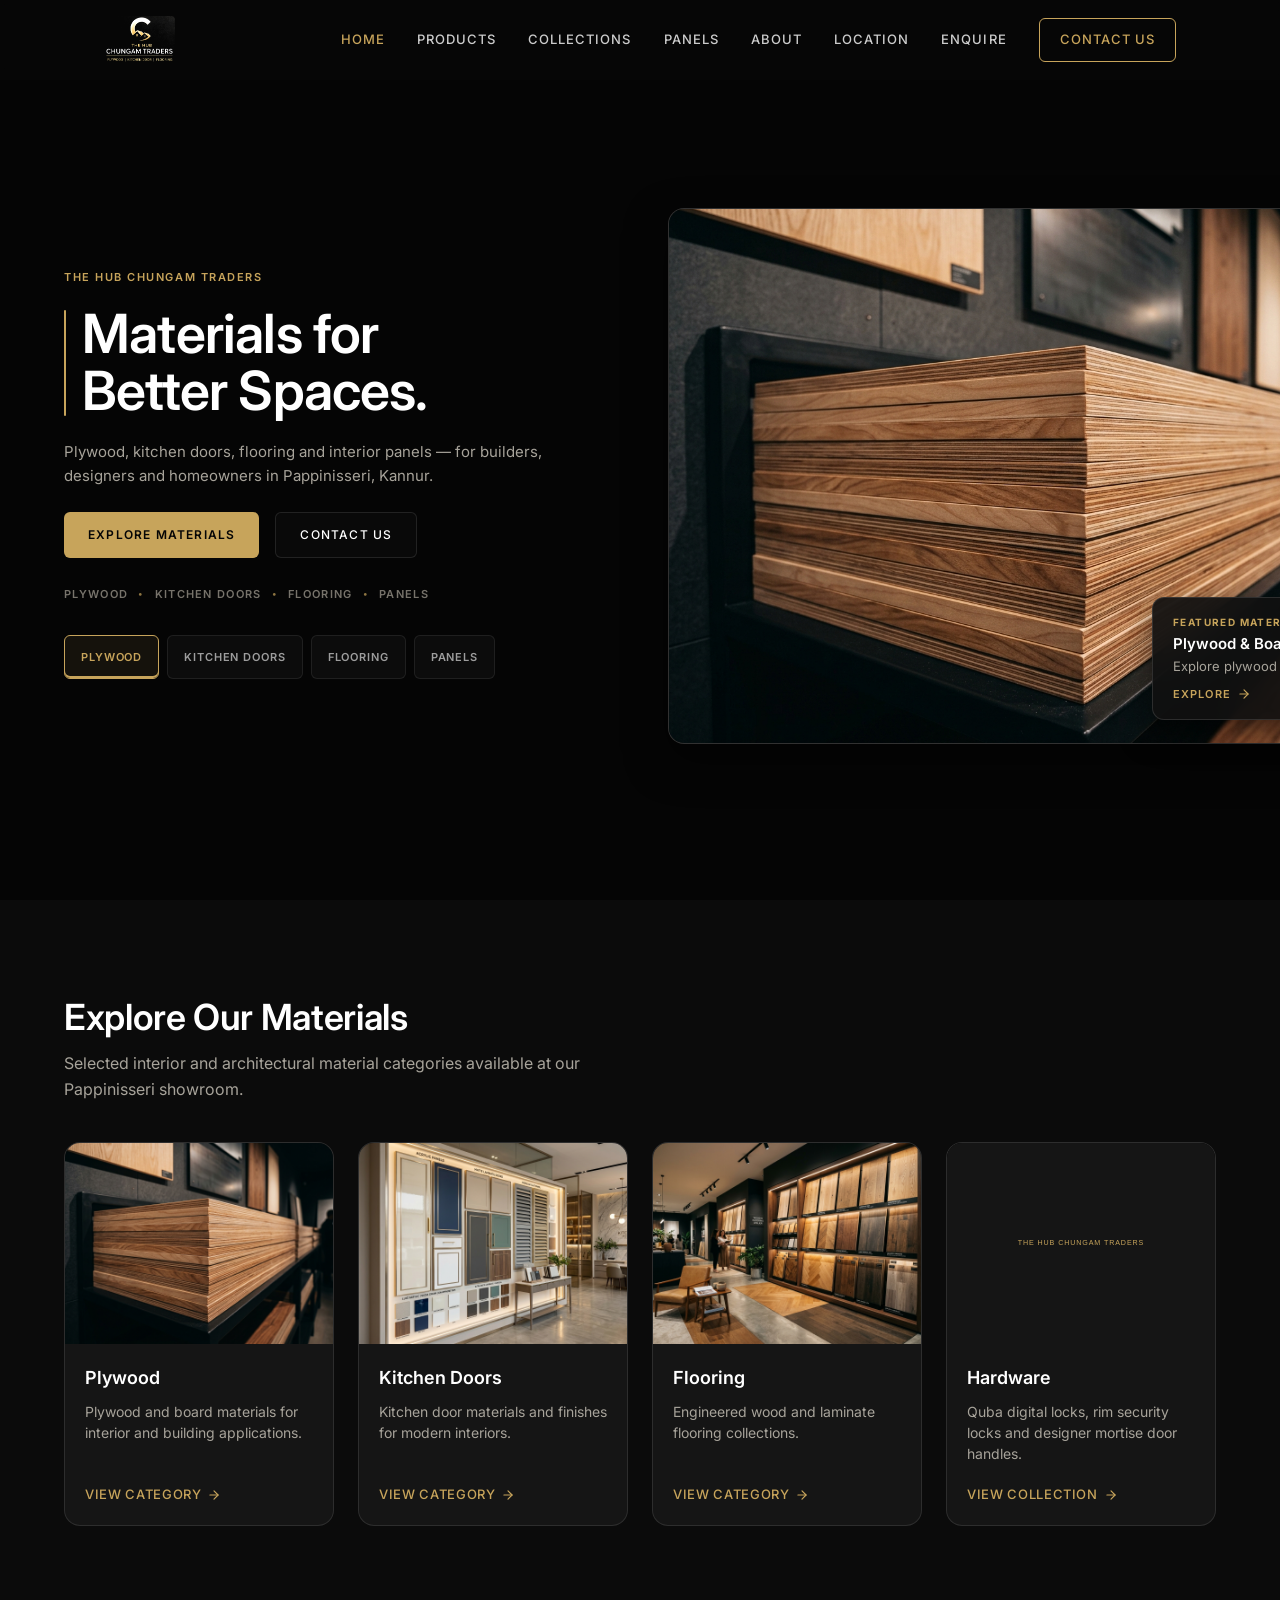
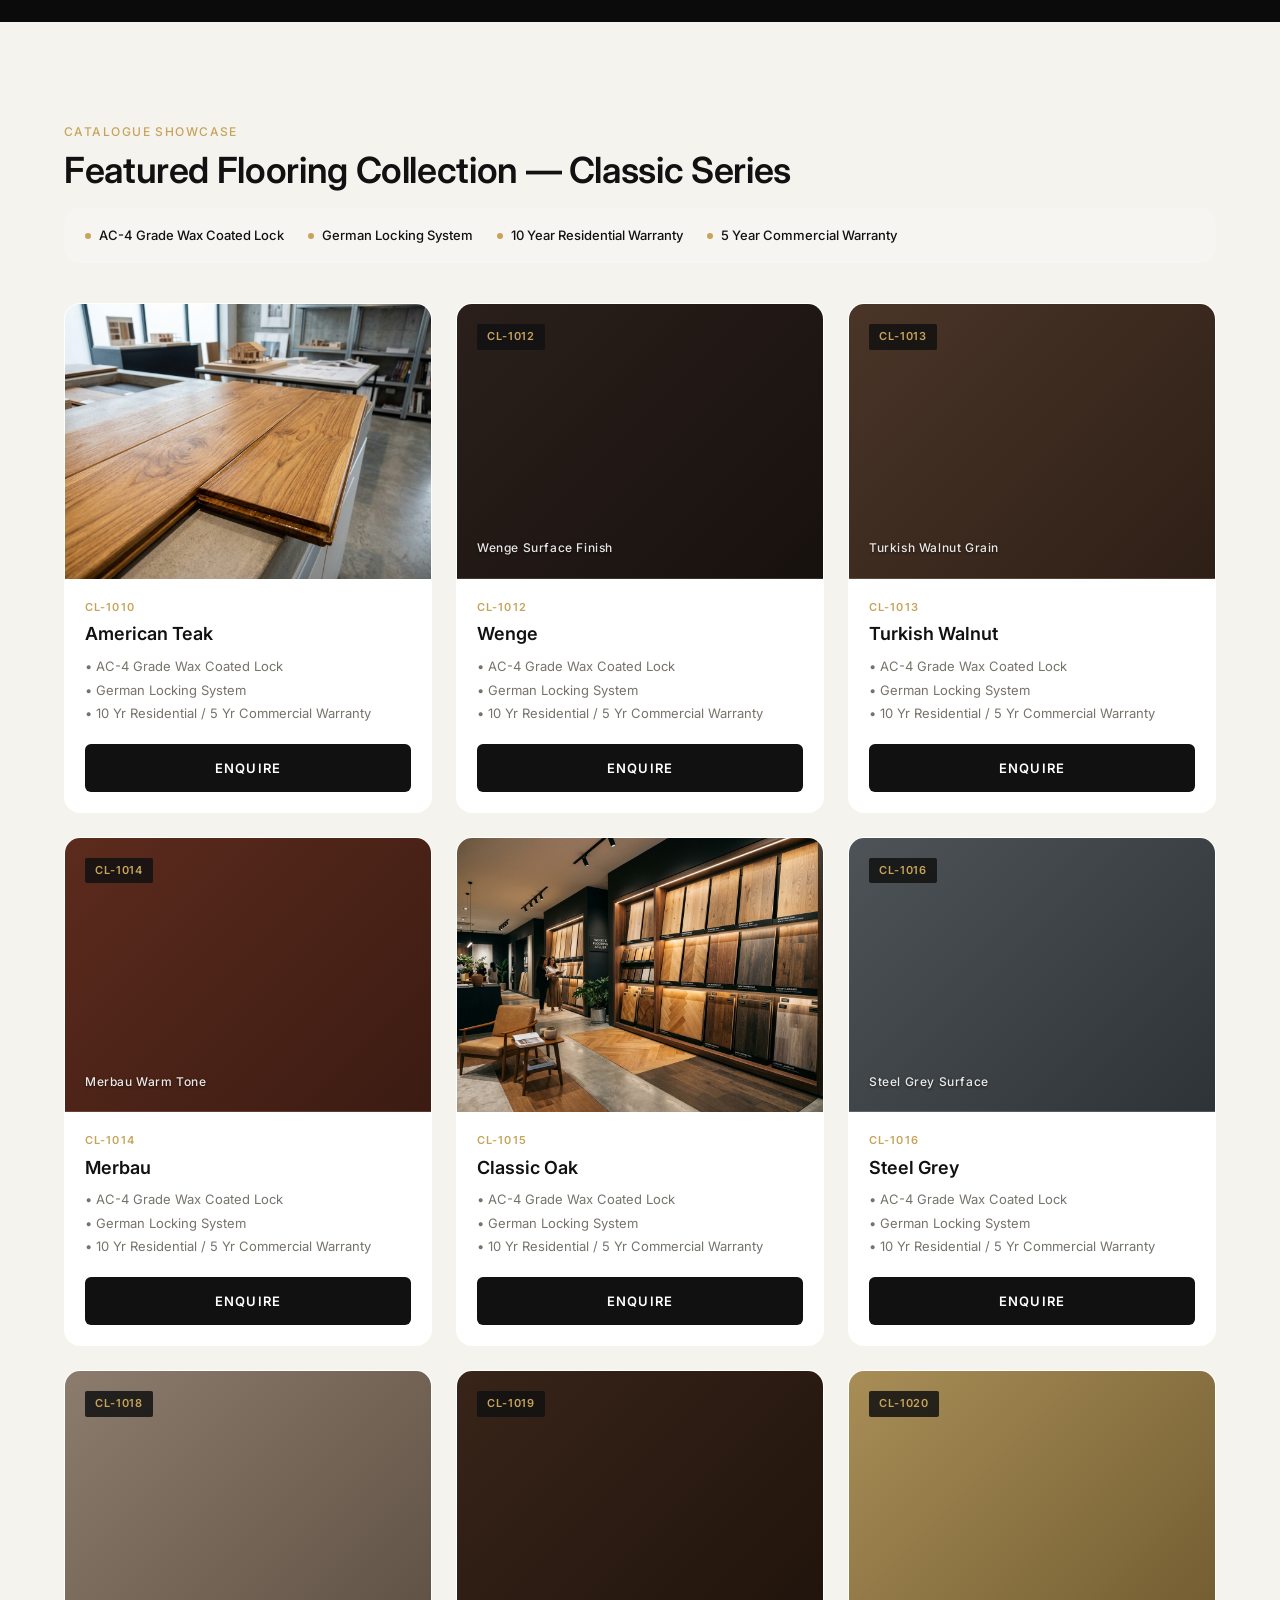
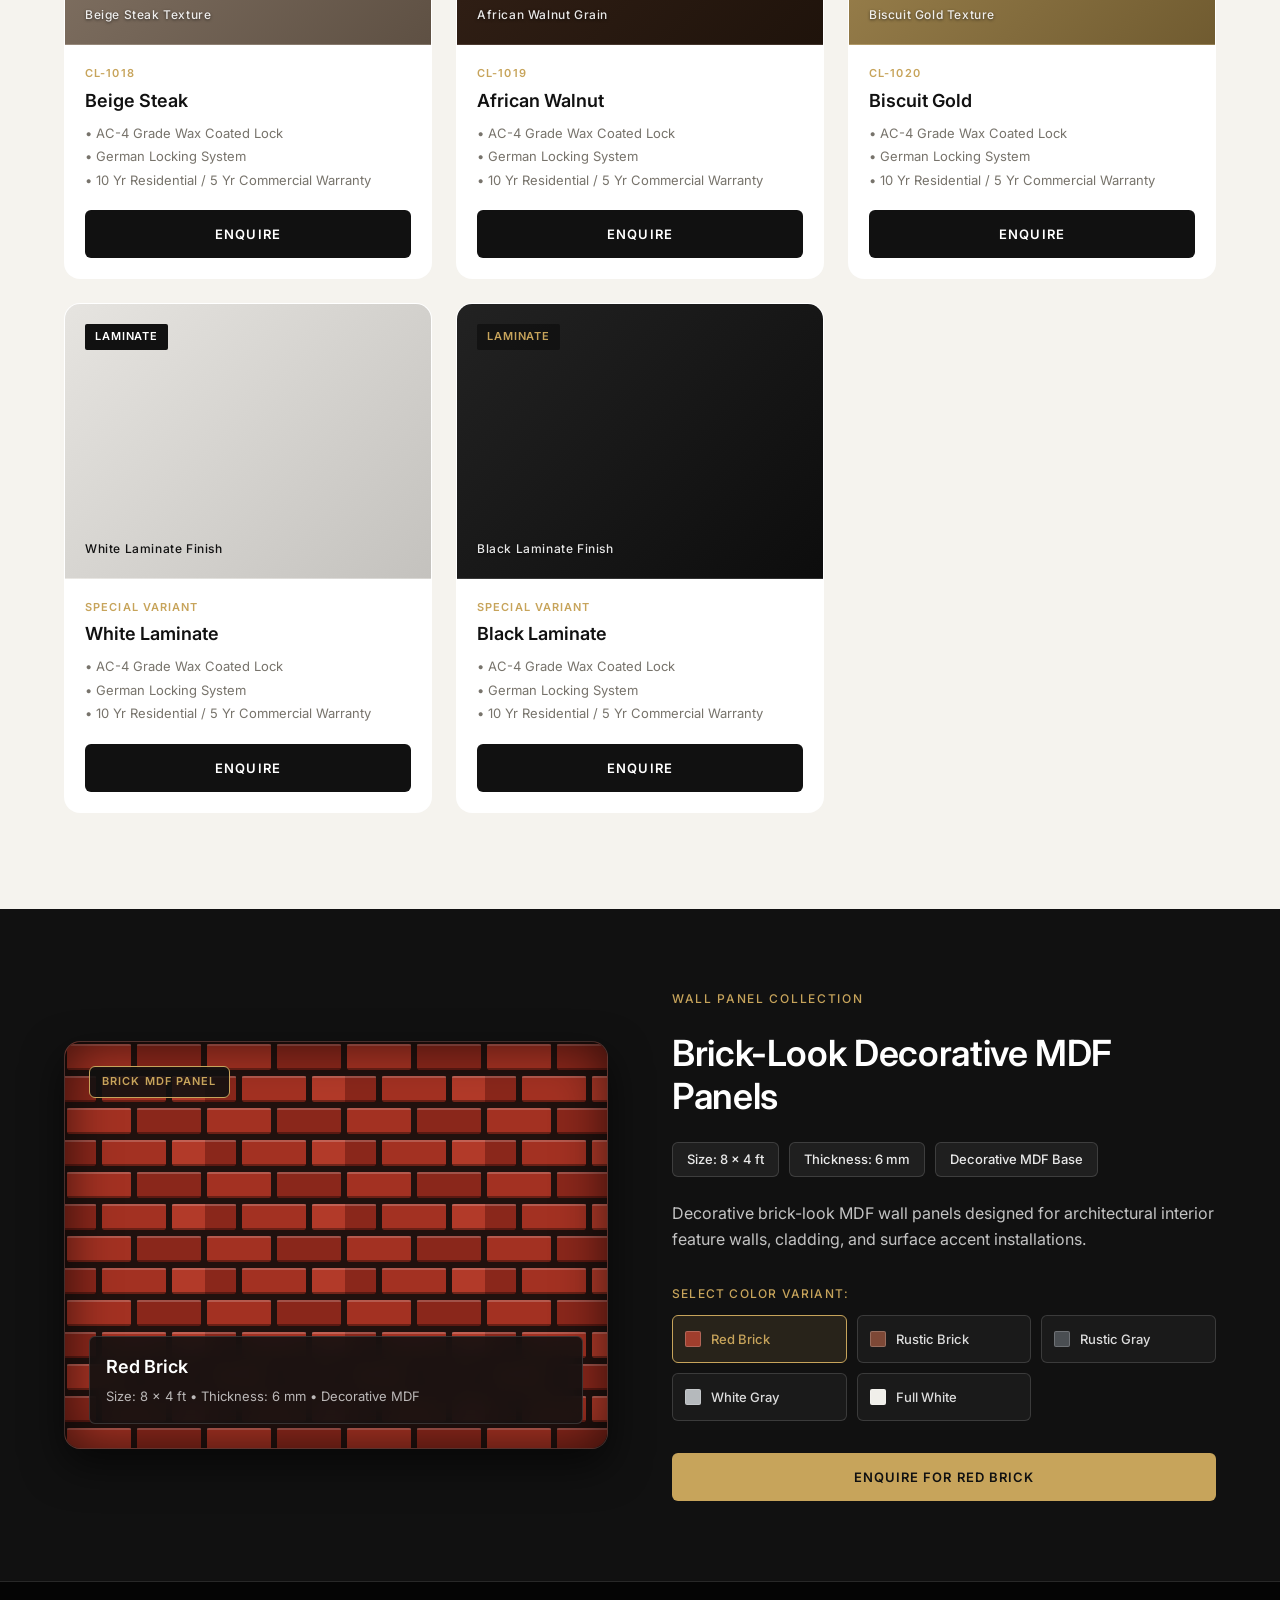
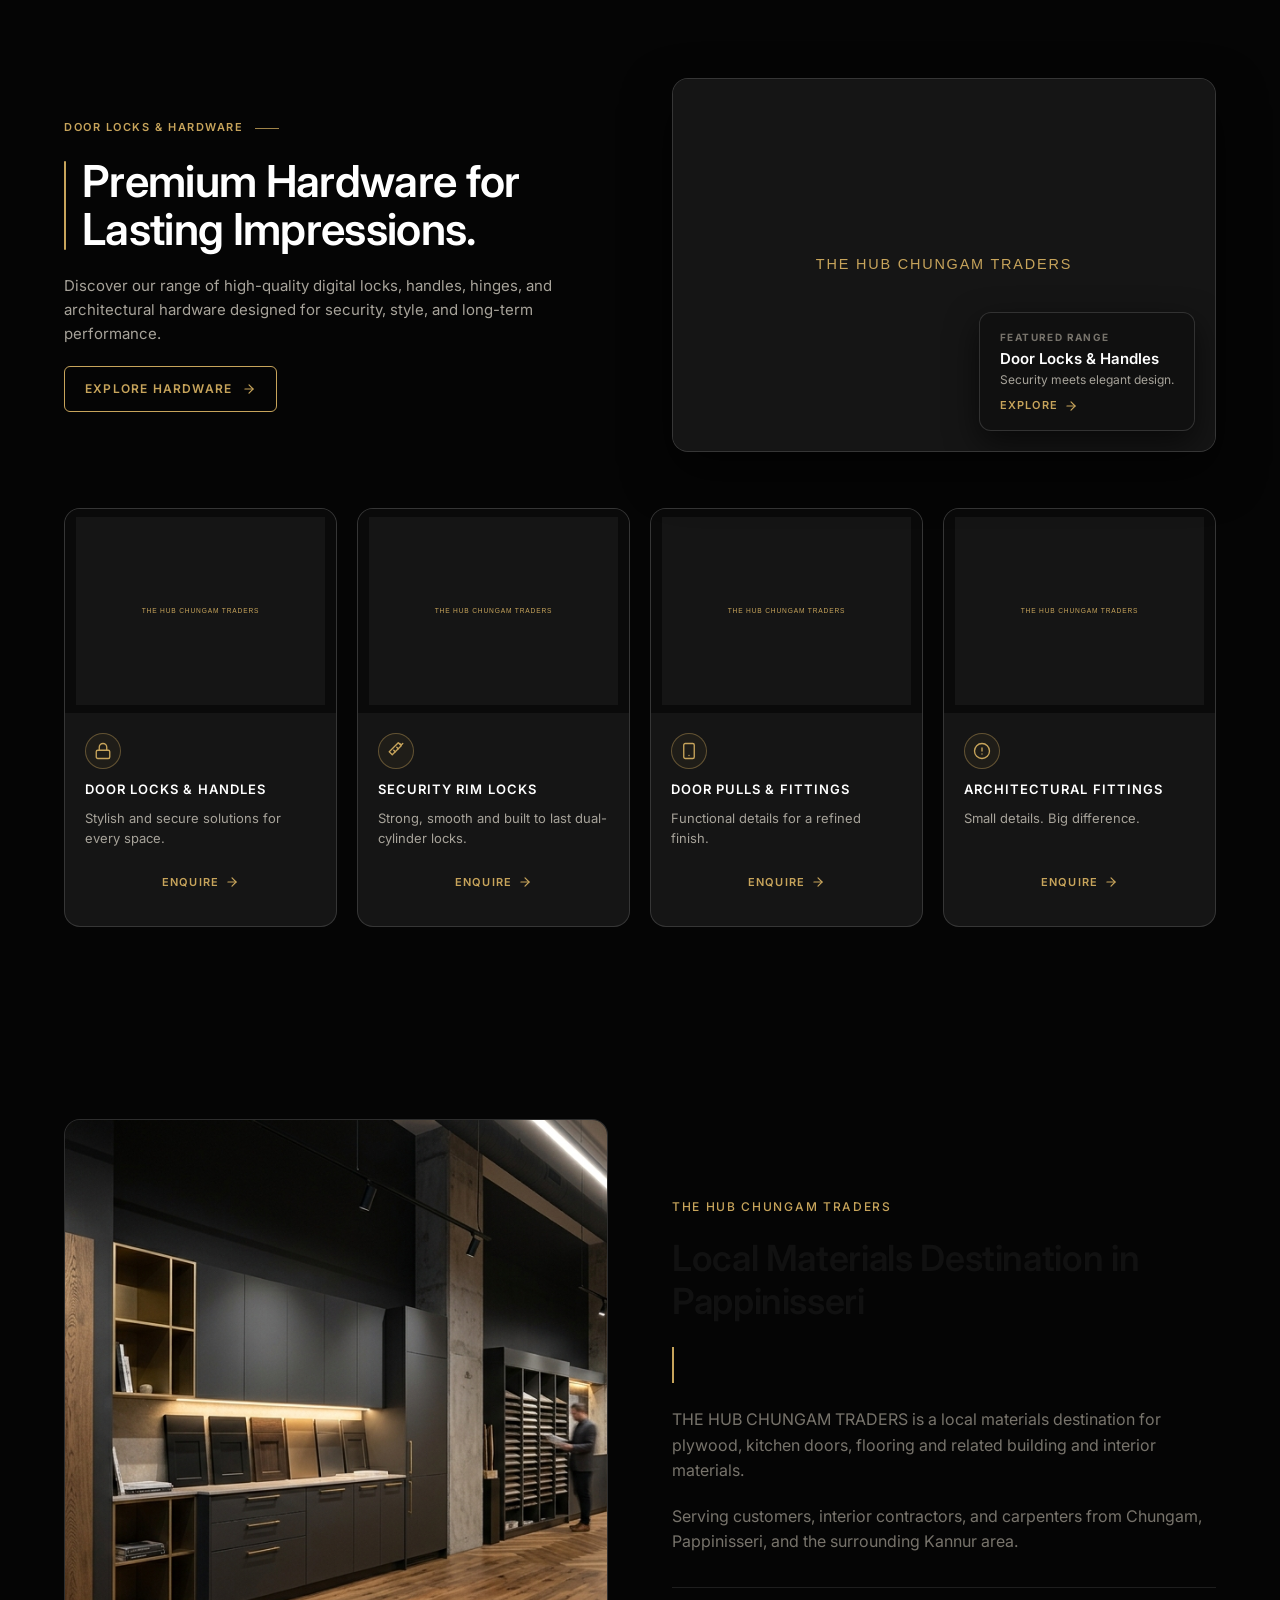
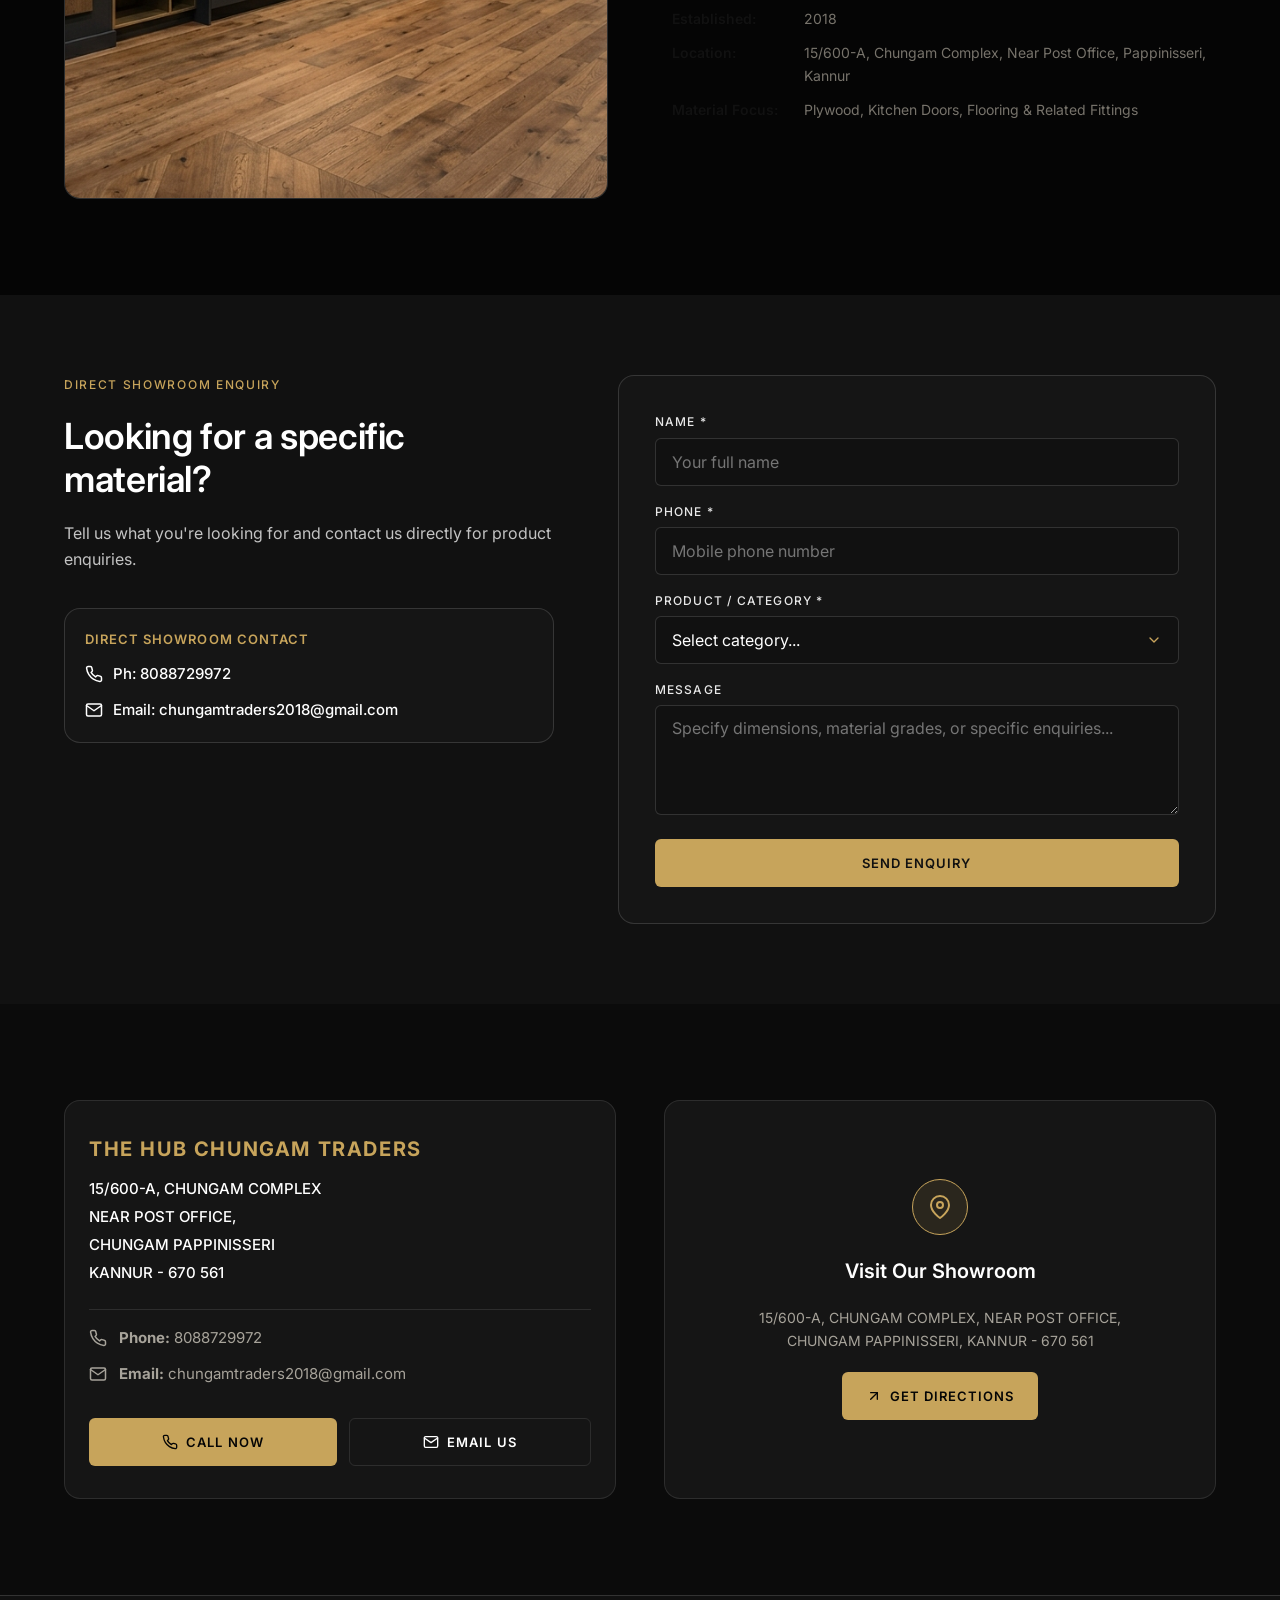
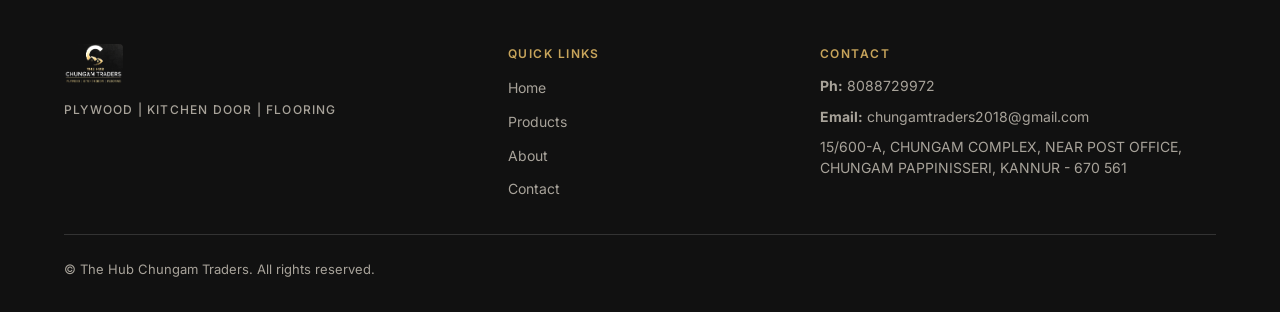
==== commit 6c069f0d: "Add editorial Door Locks & Architectural Hardware section with real Quba product assets" ====
--- a/index.html
+++ b/index.html
@@ -167,7 +167,7 @@
               <button type="button" class="material-tab" role="tab" id="tab-flooring" aria-selected="false" aria-controls="hero-visual-panel" data-material="flooring" data-title="Engineered & Laminate Flooring" data-desc="Explore engineered and laminate flooring options" data-img="assets/images/flooring_category.jpg" data-alt="Engineered & Laminate Flooring at The Hub Chungam Traders">
                 FLOORING
               </button>
-              <button type="button" class="material-tab" role="tab" id="tab-panels" aria-selected="false" aria-controls="hero-visual-panel" data-material="panels" data-title="Architectural Hardware & Panels" data-desc="Explore architectural hardware and interior decorative panels" data-img="assets/images/hardware_category.jpg" data-alt="Architectural Hardware & Interior Decorative Panels at The Hub Chungam Traders">
+              <button type="button" class="material-tab" role="tab" id="tab-panels" aria-selected="false" aria-controls="hero-visual-panel" data-material="panels" data-title="Architectural Hardware & Panels" data-desc="Explore architectural hardware and interior decorative panels" data-img="assets/images/quba_mortise_handles_collection.png" data-alt="Architectural Hardware & Interior Decorative Panels at The Hub Chungam Traders">
                 PANELS
               </button>
             </div>
@@ -300,8 +300,8 @@
           <article class="category-card">
             <div class="category-image-wrapper">
               <img 
-                src="assets/images/hardware_category.jpg" 
-                alt="Architectural Hardware and Interior Fittings" 
+                src="assets/images/quba_mortise_handles_collection.png" 
+                alt="Quba Designer Mortise Door Handles and Architectural Fittings" 
                 width="600" 
                 height="450" 
                 loading="lazy">
@@ -309,15 +309,15 @@
             <div class="category-card-body">
               <h3 class="category-card-title">Hardware</h3>
               <p class="category-card-desc">
-                Hardware and related fittings for building and interior work.
+                Quba digital locks, rim security locks and designer mortise door handles.
               </p>
-              <div class="category-card-footer">
-                <span>View Category</span>
+              <a href="#hardware" class="category-card-footer">
+                <span>View Collection</span>
                 <svg class="category-arrow-icon" viewBox="0 0 24 24" fill="none" stroke="currentColor" stroke-width="2" stroke-linecap="round" stroke-linejoin="round" aria-hidden="true">
                   <line x1="5" y1="12" x2="19" y2="12"></line>
                   <polyline points="12 5 19 12 12 19"></polyline>
                 </svg>
-              </div>
+              </a>
             </div>
           </article>
 
@@ -713,6 +713,197 @@
             data-product-title="Brick MDF Panel (Red Brick)">
             ENQUIRE FOR RED BRICK
           </button>
+
+        </div>
+
+      </div>
+    </section>
+
+    <!-- ================================================================== -->
+    <!-- SECTION 5B: DOOR LOCKS & ARCHITECTURAL HARDWARE                     -->
+    <!-- ================================================================== -->
+    <section class="hardware-section" id="hardware" aria-label="Door Locks & Architectural Hardware">
+      <div class="hardware-container">
+        
+        <!-- Top Hero Split Showcase -->
+        <div class="hardware-hero-split">
+          
+          <!-- Content Left -->
+          <div class="hardware-hero-content">
+            <div class="hardware-eyebrow-wrapper">
+              <span class="hardware-eyebrow">DOOR LOCKS & HARDWARE</span>
+              <span class="hardware-gold-dash" aria-hidden="true"></span>
+            </div>
+
+            <div class="hardware-h2-wrapper">
+              <span class="hardware-title-accent" aria-hidden="true"></span>
+              <h2 class="hardware-h2">
+                Premium Hardware for<br>
+                Lasting Impressions.
+              </h2>
+            </div>
+
+            <p class="hardware-supporting-text">
+              Discover our range of high-quality digital locks, handles, hinges, and architectural hardware designed for security, style, and long-term performance.
+            </p>
+
+            <a href="#enquiry" class="btn-hardware-explore">
+              <span>EXPLORE HARDWARE</span>
+              <svg class="hardware-arrow-icon" viewBox="0 0 24 24" fill="none" stroke="currentColor" stroke-width="2" stroke-linecap="round" stroke-linejoin="round" aria-hidden="true">
+                <line x1="5" y1="12" x2="19" y2="12"></line>
+                <polyline points="12 5 19 12 12 19"></polyline>
+              </svg>
+            </a>
+          </div>
+
+          <!-- Large Featured Visual Right -->
+          <div class="hardware-hero-visual">
+            <div class="hardware-main-image-frame">
+              <img 
+                src="assets/images/quba_mortise_handles_collection.png" 
+                alt="Quba Designer Mortise Door Handles Collection" 
+                width="800" 
+                height="550" 
+                loading="lazy">
+              
+              <!-- Floating Info Card -->
+              <div class="hardware-floating-card">
+                <span class="hardware-card-badge">FEATURED RANGE</span>
+                <h3 class="hardware-card-heading">Door Locks & Handles</h3>
+                <p class="hardware-card-sub">Security meets elegant design.</p>
+                <a href="#enquiry" class="hardware-card-link">
+                  <span>EXPLORE</span>
+                  <svg viewBox="0 0 24 24" fill="none" stroke="currentColor" stroke-width="2" stroke-linecap="round" stroke-linejoin="round" aria-hidden="true">
+                    <line x1="5" y1="12" x2="19" y2="12"></line>
+                    <polyline points="12 5 19 12 12 19"></polyline>
+                  </svg>
+                </a>
+              </div>
+            </div>
+          </div>
+
+        </div>
+
+        <!-- 4-Card Hardware Grid Below -->
+        <div class="hardware-sub-grid">
+          
+          <!-- Card 1: Digital Access Locks -->
+          <article class="hardware-sub-card">
+            <div class="hardware-sub-image-wrapper">
+              <img 
+                src="assets/images/quba_qlick_digital_lock.png" 
+                alt="Quba Qlick 5-Way Access Digital Lock" 
+                width="400" 
+                height="300" 
+                loading="lazy">
+            </div>
+            <div class="hardware-sub-body">
+              <div class="hardware-icon-badge" aria-hidden="true">
+                <svg viewBox="0 0 24 24" fill="none" stroke="currentColor" stroke-width="1.8" stroke-linecap="round" stroke-linejoin="round">
+                  <rect x="3" y="11" width="18" height="11" rx="2" ry="2"></rect>
+                  <path d="M7 11V7a5 5 0 0 1 10 0v4"></path>
+                </svg>
+              </div>
+              <h3 class="hardware-sub-title">DOOR LOCKS & HANDLES</h3>
+              <p class="hardware-sub-desc">Stylish and secure solutions for every space.</p>
+              <button type="button" class="hardware-sub-link btn-enquire" data-product-code="QUBA-QLICK" data-product-title="Quba Qlick Digital Access Lock">
+                <span>ENQUIRE</span>
+                <svg viewBox="0 0 24 24" fill="none" stroke="currentColor" stroke-width="2" stroke-linecap="round" stroke-linejoin="round" aria-hidden="true">
+                  <line x1="5" y1="12" x2="19" y2="12"></line>
+                  <polyline points="12 5 19 12 12 19"></polyline>
+                </svg>
+              </button>
+            </div>
+          </article>
+
+          <!-- Card 2: Security Rim Locks -->
+          <article class="hardware-sub-card">
+            <div class="hardware-sub-image-wrapper">
+              <img 
+                src="assets/images/quba_stronghold_rim_lock_black_rosegold.png" 
+                alt="Quba Stronghold Dual Cylinder Rim Lock" 
+                width="400" 
+                height="300" 
+                loading="lazy">
+            </div>
+            <div class="hardware-sub-body">
+              <div class="hardware-icon-badge" aria-hidden="true">
+                <svg viewBox="0 0 24 24" fill="none" stroke="currentColor" stroke-width="1.8" stroke-linecap="round" stroke-linejoin="round">
+                  <path d="M21 2l-2 2m-2-2l2 2M3 13l4 4L19 5l-4-4L3 13z"></path>
+                  <path d="M13 7l2 2"></path>
+                  <path d="M9 11l2 2"></path>
+                </svg>
+              </div>
+              <h3 class="hardware-sub-title">SECURITY RIM LOCKS</h3>
+              <p class="hardware-sub-desc">Strong, smooth and built to last dual-cylinder locks.</p>
+              <button type="button" class="hardware-sub-link btn-enquire" data-product-code="QUBA-SH-RIM" data-product-title="Quba Stronghold Rim Lock">
+                <span>ENQUIRE</span>
+                <svg viewBox="0 0 24 24" fill="none" stroke="currentColor" stroke-width="2" stroke-linecap="round" stroke-linejoin="round" aria-hidden="true">
+                  <line x1="5" y1="12" x2="19" y2="12"></line>
+                  <polyline points="12 5 19 12 12 19"></polyline>
+                </svg>
+              </button>
+            </div>
+          </article>
+
+          <!-- Card 3: Designer Mortise Handles -->
+          <article class="hardware-sub-card">
+            <div class="hardware-sub-image-wrapper">
+              <img 
+                src="assets/images/quba_mortise_handles_wood.png" 
+                alt="Quba Mortise Handles with Wood Finish Inlay" 
+                width="400" 
+                height="300" 
+                loading="lazy">
+            </div>
+            <div class="hardware-sub-body">
+              <div class="hardware-icon-badge" aria-hidden="true">
+                <svg viewBox="0 0 24 24" fill="none" stroke="currentColor" stroke-width="1.8" stroke-linecap="round" stroke-linejoin="round">
+                  <rect x="5" y="2" width="14" height="20" rx="2"></rect>
+                  <line x1="12" y1="18" x2="12.01" y2="18"></line>
+                </svg>
+              </div>
+              <h3 class="hardware-sub-title">DOOR PULLS & FITTINGS</h3>
+              <p class="hardware-sub-desc">Functional details for a refined finish.</p>
+              <button type="button" class="hardware-sub-link btn-enquire" data-product-code="QUBA-MORTISE-HANDLE" data-product-title="Quba Mortise Door Handles">
+                <span>ENQUIRE</span>
+                <svg viewBox="0 0 24 24" fill="none" stroke="currentColor" stroke-width="2" stroke-linecap="round" stroke-linejoin="round" aria-hidden="true">
+                  <line x1="5" y1="12" x2="19" y2="12"></line>
+                  <polyline points="12 5 19 12 12 19"></polyline>
+                </svg>
+              </button>
+            </div>
+          </article>
+
+          <!-- Card 4: Antique Brass Security Lock Fittings -->
+          <article class="hardware-sub-card">
+            <div class="hardware-sub-image-wrapper">
+              <img 
+                src="assets/images/quba_stronghold_rim_lock_antique_brass.png" 
+                alt="Quba Antique Brass Lock Fittings" 
+                width="400" 
+                height="300" 
+                loading="lazy">
+            </div>
+            <div class="hardware-sub-body">
+              <div class="hardware-icon-badge" aria-hidden="true">
+                <svg viewBox="0 0 24 24" fill="none" stroke="currentColor" stroke-width="1.8" stroke-linecap="round" stroke-linejoin="round">
+                  <circle cx="12" cy="12" r="10"></circle>
+                  <line x1="12" y1="8" x2="12" y2="12"></line>
+                  <line x1="12" y1="16" x2="12.01" y2="16"></line>
+                </svg>
+              </div>
+              <h3 class="hardware-sub-title">ARCHITECTURAL FITTINGS</h3>
+              <p class="hardware-sub-desc">Small details. Big difference.</p>
+              <button type="button" class="hardware-sub-link btn-enquire" data-product-code="QUBA-BRASS-FITTING" data-product-title="Quba Antique Brass Lock Fittings">
+                <span>ENQUIRE</span>
+                <svg viewBox="0 0 24 24" fill="none" stroke="currentColor" stroke-width="2" stroke-linecap="round" stroke-linejoin="round" aria-hidden="true">
+                  <line x1="5" y1="12" x2="19" y2="12"></line>
+                  <polyline points="12 5 19 12 12 19"></polyline>
+                </svg>
+              </button>
+            </div>
+          </article>
 
         </div>
 
--- a/styles.css
+++ b/styles.css
@@ -1491,6 +1491,365 @@
 }
 
 /* -------------------------------------------------------------------------- */
+/* SECTION 5B: ARCHITECTURAL HARDWARE & DIGITAL ACCESS SOLUTIONS              */
+/* -------------------------------------------------------------------------- */
+
+.hardware-section {
+  background-color: var(--color-bg-dark);
+  color: var(--color-white);
+  padding-block: 72px;
+  padding-inline: var(--padding-x-mobile);
+  scroll-margin-top: 80px;
+  border-top: 1px solid var(--color-dark-border);
+}
+
+@media (min-width: 768px) {
+  .hardware-section {
+    padding-inline: var(--padding-x-tablet);
+    padding-block: 88px;
+  }
+}
+
+@media (min-width: 1024px) {
+  .hardware-section {
+    padding-inline: var(--padding-x-desktop);
+    padding-block: 96px;
+  }
+}
+
+.hardware-container {
+  width: 100%;
+  max-width: var(--max-content-width);
+  margin-inline: auto;
+  display: flex;
+  flex-direction: column;
+  gap: 56px;
+}
+
+/* Hero Split Showcase */
+.hardware-hero-split {
+  display: flex;
+  flex-direction: column;
+  gap: 36px;
+}
+
+@media (min-width: 1024px) {
+  .hardware-hero-split {
+    display: grid;
+    grid-template-columns: 1fr 1fr;
+    gap: 64px;
+    align-items: center;
+  }
+}
+
+.hardware-hero-content {
+  display: flex;
+  flex-direction: column;
+  gap: 20px;
+}
+
+.hardware-eyebrow-wrapper {
+  display: flex;
+  align-items: center;
+  gap: 12px;
+}
+
+.hardware-eyebrow {
+  font-size: 11px;
+  font-weight: 600;
+  letter-spacing: 0.14em;
+  text-transform: uppercase;
+  color: var(--color-champagne-gold);
+}
+
+.hardware-gold-dash {
+  display: inline-block;
+  width: 24px;
+  height: 1px;
+  background-color: var(--color-champagne-gold);
+  opacity: 0.8;
+}
+
+.hardware-h2-wrapper {
+  display: flex;
+  align-items: stretch;
+  gap: 16px;
+}
+
+.hardware-title-accent {
+  display: block;
+  width: 2px;
+  background-color: var(--color-champagne-gold);
+  border-radius: 1px;
+  flex-shrink: 0;
+  margin-block: 4px;
+}
+
+.hardware-h2 {
+  font-size: 32px;
+  font-weight: 600;
+  line-height: 1.1;
+  letter-spacing: -0.015em;
+  color: var(--color-white);
+}
+
+@media (min-width: 768px) {
+  .hardware-h2 {
+    font-size: 44px;
+  }
+}
+
+.hardware-supporting-text {
+  font-size: 15px;
+  line-height: 1.6;
+  color: var(--color-muted-white);
+  max-width: 520px;
+}
+
+.btn-hardware-explore {
+  display: inline-flex;
+  align-items: center;
+  gap: 10px;
+  min-height: 46px;
+  padding-inline: 20px;
+  font-size: 12px;
+  font-weight: 600;
+  letter-spacing: 0.1em;
+  text-transform: uppercase;
+  color: var(--color-champagne-gold);
+  border: 1px solid var(--color-champagne-gold);
+  border-radius: var(--radius-button);
+  background: transparent;
+  align-self: flex-start;
+  transition: background-color var(--transition-fast), color var(--transition-fast), transform var(--transition-fast);
+}
+
+.btn-hardware-explore:hover {
+  background-color: var(--color-champagne-gold);
+  color: var(--color-bg-dark);
+  transform: translateY(-1px);
+}
+
+.hardware-arrow-icon {
+  width: 14px;
+  height: 14px;
+}
+
+/* Featured Visual Right */
+.hardware-hero-visual {
+  width: 100%;
+}
+
+.hardware-main-image-frame {
+  position: relative;
+  width: 100%;
+  aspect-ratio: 16 / 11;
+  border-radius: var(--radius-card);
+  overflow: hidden;
+  border: 1px solid var(--color-dark-border);
+  background-color: var(--color-surface);
+  box-shadow: 0 20px 48px rgba(0, 0, 0, 0.6);
+}
+
+.hardware-main-image-frame img {
+  width: 100%;
+  height: 100%;
+  object-fit: cover;
+  transition: transform var(--transition-slow);
+}
+
+.hardware-main-image-frame:hover img {
+  transform: scale(1.03);
+}
+
+.hardware-floating-card {
+  position: absolute;
+  bottom: 20px;
+  right: 20px;
+  background: rgba(17, 17, 17, 0.88);
+  backdrop-filter: blur(16px);
+  -webkit-backdrop-filter: blur(16px);
+  border: 1px solid rgba(255, 255, 255, 0.14);
+  border-radius: 12px;
+  padding: 16px 20px;
+  max-width: 280px;
+  box-shadow: 0 12px 32px rgba(0, 0, 0, 0.6);
+  display: flex;
+  flex-direction: column;
+  gap: 4px;
+  z-index: 5;
+}
+
+.hardware-card-badge {
+  font-size: 10px;
+  font-weight: 700;
+  letter-spacing: 0.14em;
+  text-transform: uppercase;
+  color: var(--color-muted-text);
+}
+
+.hardware-card-heading {
+  font-size: 15px;
+  font-weight: 600;
+  color: var(--color-white);
+  line-height: 1.3;
+}
+
+.hardware-card-sub {
+  font-size: 12px;
+  color: var(--color-muted-white);
+  line-height: 1.4;
+}
+
+.hardware-card-link {
+  display: inline-flex;
+  align-items: center;
+  gap: 6px;
+  font-size: 11px;
+  font-weight: 600;
+  letter-spacing: 0.1em;
+  text-transform: uppercase;
+  color: var(--color-champagne-gold);
+  margin-top: 4px;
+  transition: gap 200ms ease;
+}
+
+.hardware-card-link:hover {
+  gap: 10px;
+}
+
+.hardware-card-link svg {
+  width: 14px;
+  height: 14px;
+}
+
+/* Sub Grid Below */
+.hardware-sub-grid {
+  display: grid;
+  grid-template-columns: 1fr;
+  gap: 20px;
+}
+
+@media (min-width: 640px) {
+  .hardware-sub-grid {
+    grid-template-columns: repeat(2, 1fr);
+  }
+}
+
+@media (min-width: 1024px) {
+  .hardware-sub-grid {
+    grid-template-columns: repeat(4, 1fr);
+    gap: 20px;
+  }
+}
+
+.hardware-sub-card {
+  background-color: var(--color-surface);
+  border: 1px solid var(--color-dark-border);
+  border-radius: var(--radius-card);
+  overflow: hidden;
+  display: flex;
+  flex-direction: column;
+  transition: transform var(--transition-medium), border-color var(--transition-medium), box-shadow var(--transition-medium);
+}
+
+.hardware-sub-card:hover {
+  transform: translateY(-4px);
+  border-color: rgba(199, 164, 91, 0.4);
+  box-shadow: 0 16px 36px rgba(0, 0, 0, 0.5);
+}
+
+.hardware-sub-image-wrapper {
+  width: 100%;
+  aspect-ratio: 4 / 3;
+  overflow: hidden;
+  background-color: #0A0A0A;
+  display: flex;
+  align-items: center;
+  justify-content: center;
+}
+
+.hardware-sub-image-wrapper img {
+  width: 100%;
+  height: 100%;
+  object-fit: contain;
+  padding: 8px;
+  transition: transform var(--transition-slow);
+}
+
+.hardware-sub-card:hover .hardware-sub-image-wrapper img {
+  transform: scale(1.05);
+}
+
+.hardware-sub-body {
+  padding: 20px;
+  display: flex;
+  flex-direction: column;
+  gap: 10px;
+  flex-grow: 1;
+}
+
+.hardware-icon-badge {
+  width: 36px;
+  height: 36px;
+  border-radius: 50%;
+  border: 1px solid rgba(199, 164, 91, 0.4);
+  display: flex;
+  align-items: center;
+  justify-content: center;
+  color: var(--color-champagne-gold);
+  background-color: rgba(199, 164, 91, 0.06);
+}
+
+.hardware-icon-badge svg {
+  width: 18px;
+  height: 18px;
+}
+
+.hardware-sub-title {
+  font-size: 13px;
+  font-weight: 600;
+  letter-spacing: 0.08em;
+  text-transform: uppercase;
+  color: var(--color-white);
+}
+
+.hardware-sub-desc {
+  font-size: 13px;
+  line-height: 1.5;
+  color: var(--color-muted-white);
+}
+
+.hardware-sub-link {
+  display: inline-flex;
+  align-items: center;
+  gap: 6px;
+  font-size: 11px;
+  font-weight: 600;
+  letter-spacing: 0.1em;
+  text-transform: uppercase;
+  color: var(--color-champagne-gold);
+  background: none;
+  border: none;
+  padding: 0;
+  margin-top: auto;
+  cursor: pointer;
+  transition: gap 200ms ease;
+}
+
+.hardware-sub-link:hover {
+  gap: 10px;
+}
+
+.hardware-sub-link svg {
+  width: 14px;
+  height: 14px;
+}
+  width: 100%;
+  min-height: 44px;
+}
+
+/* -------------------------------------------------------------------------- */
 /* SECTION 6: ABOUT / BRAND STORY                                             */
 /* -------------------------------------------------------------------------- */
 
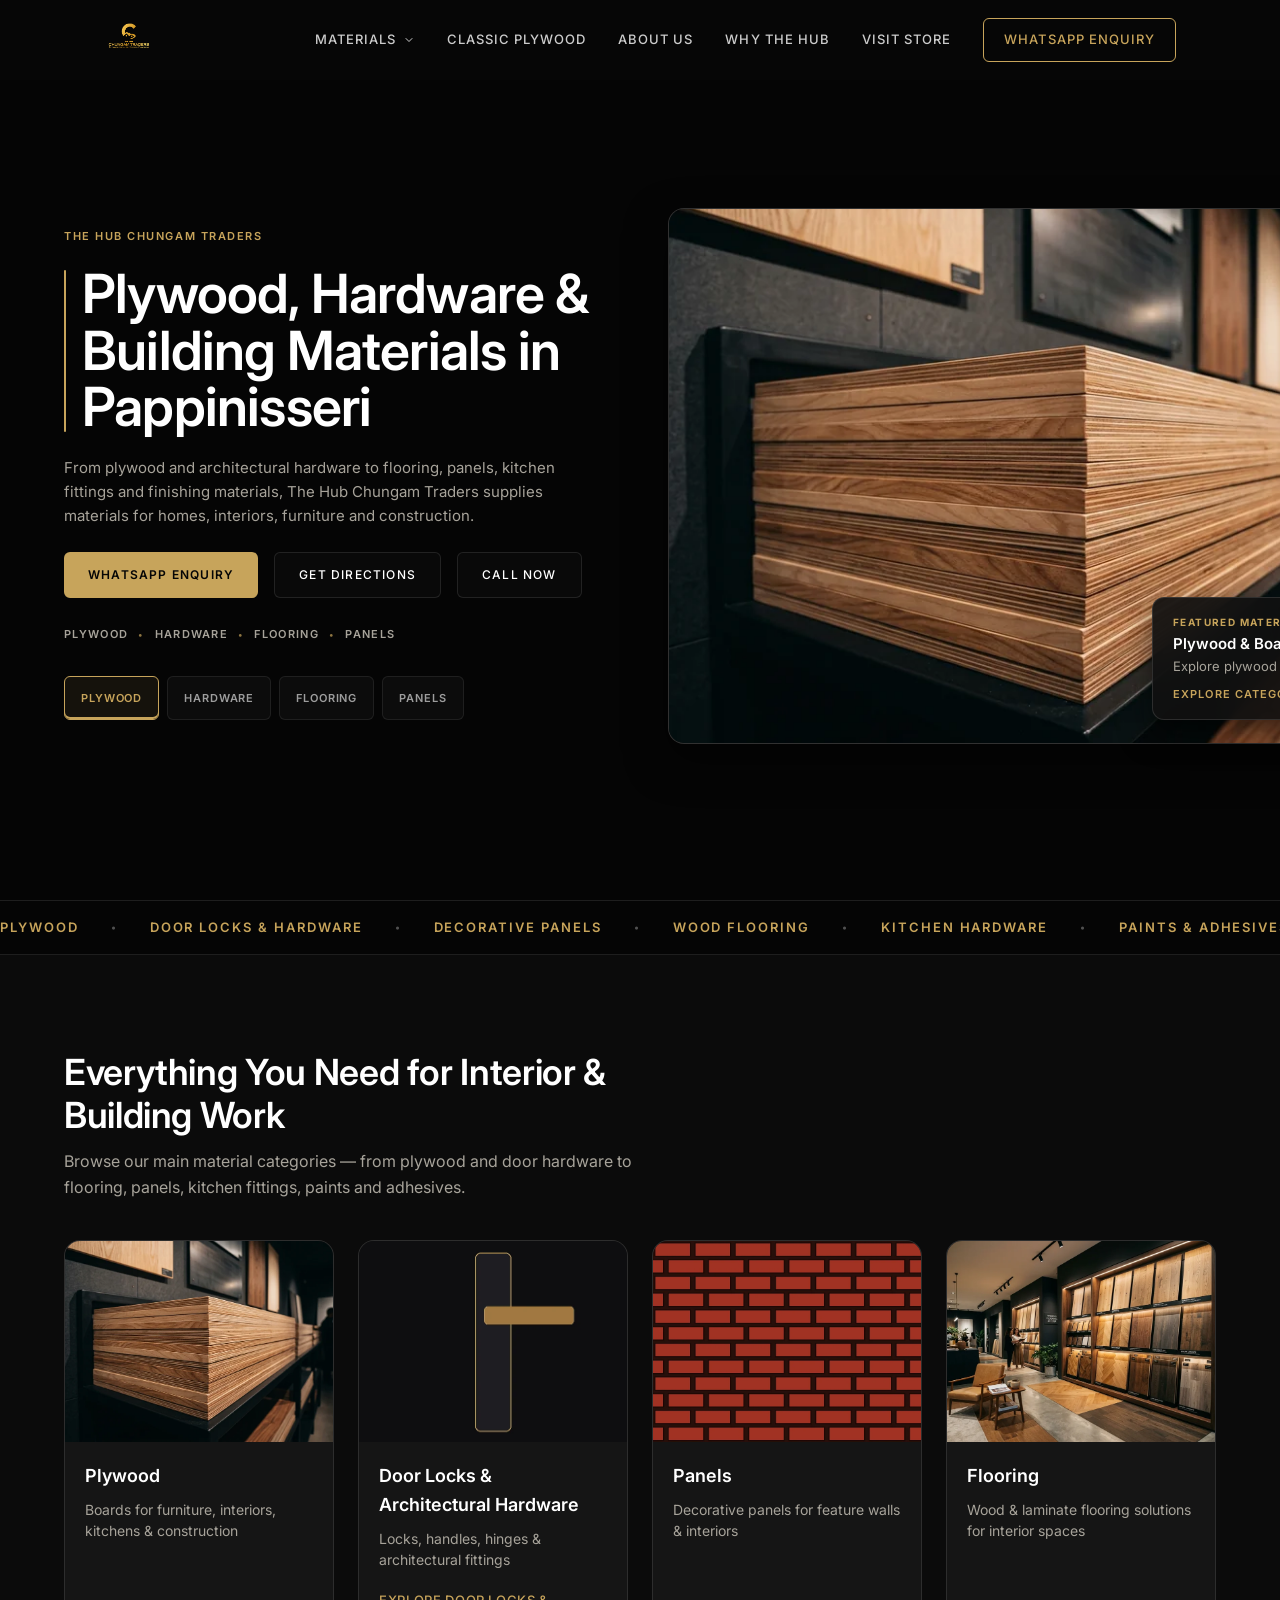
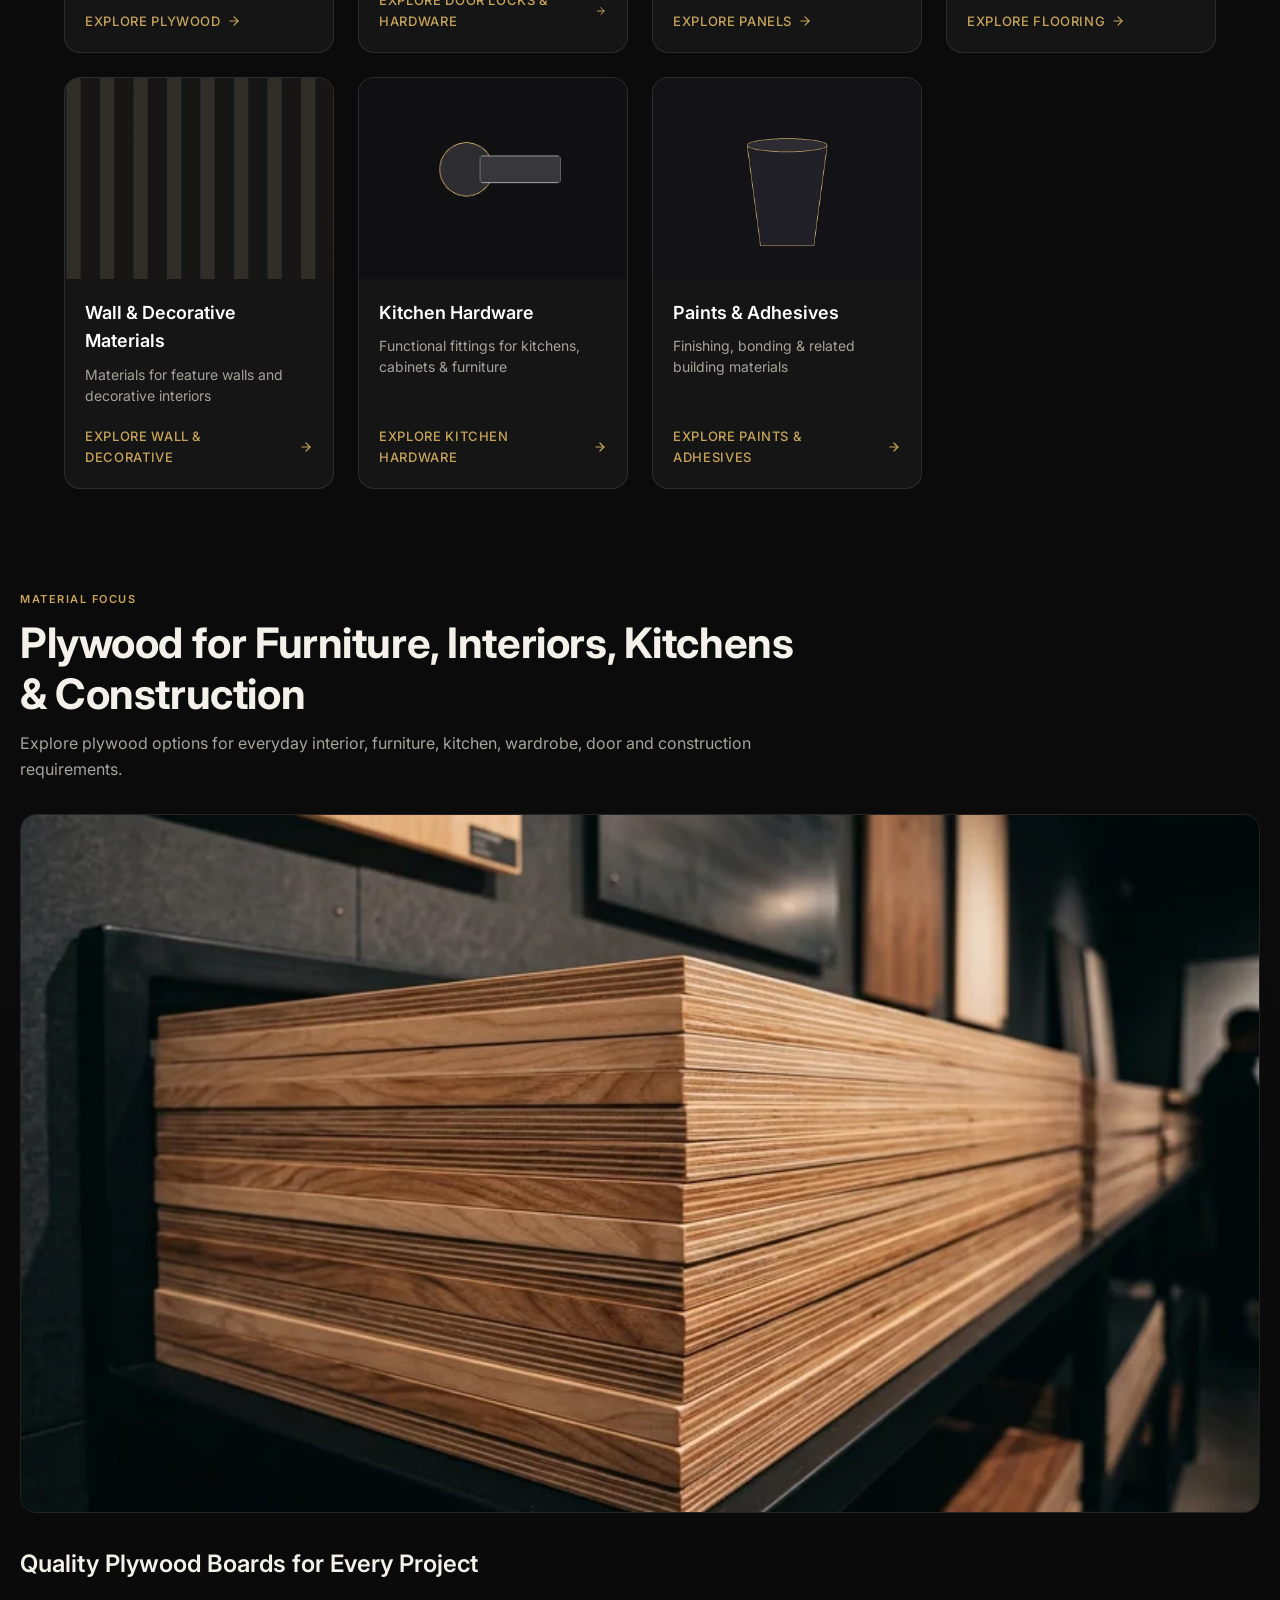
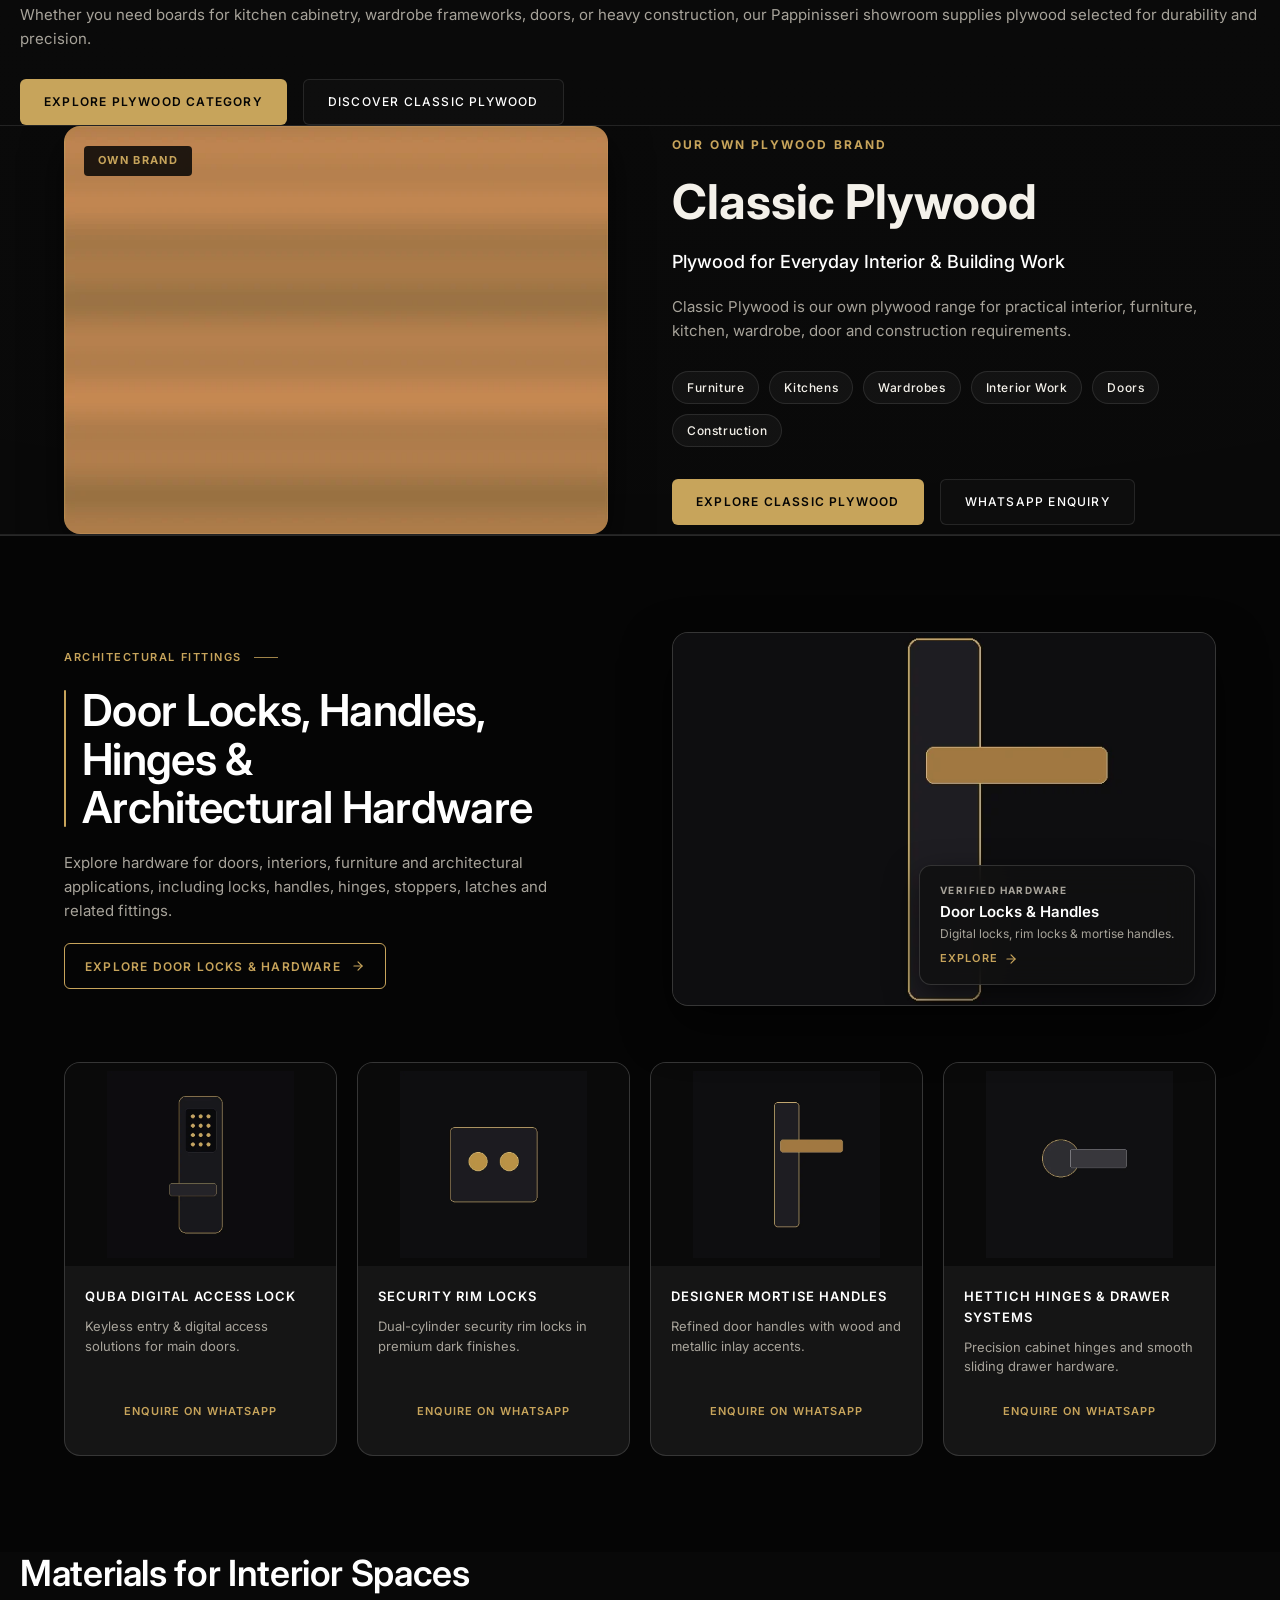
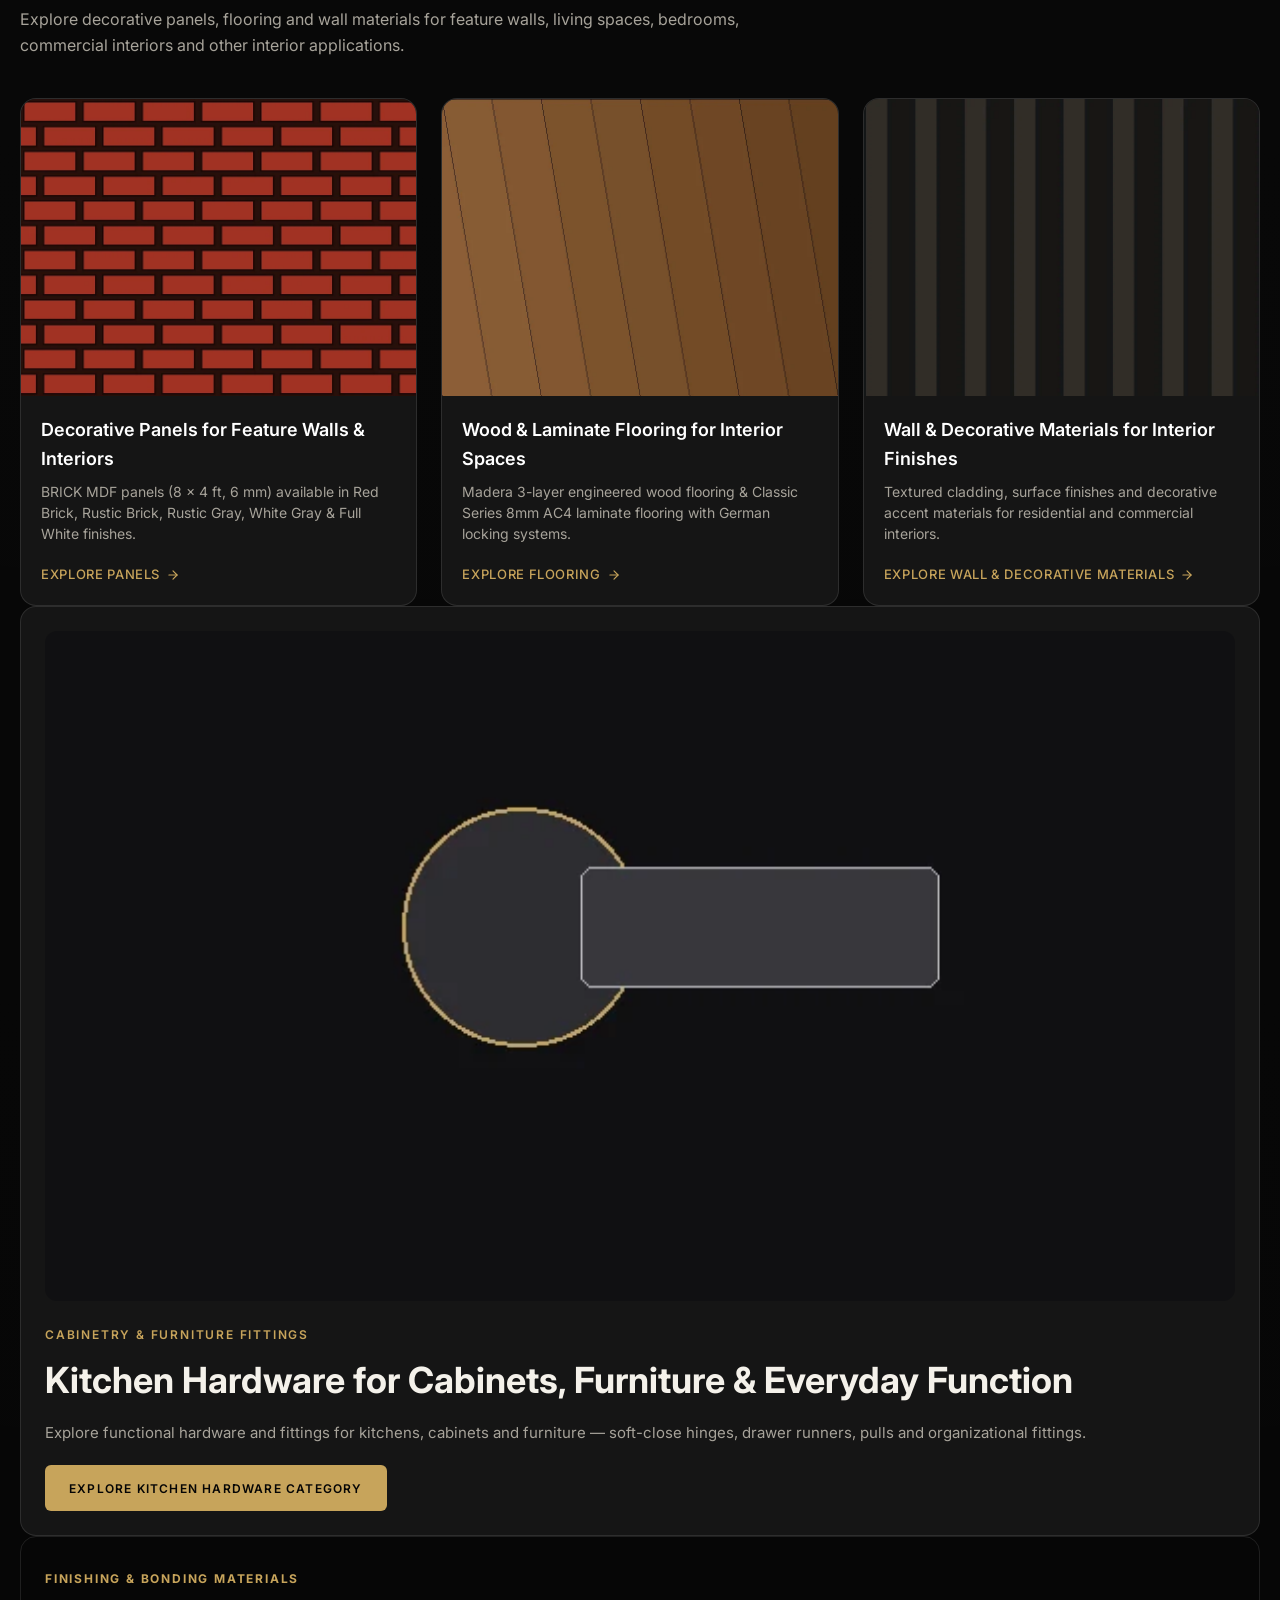
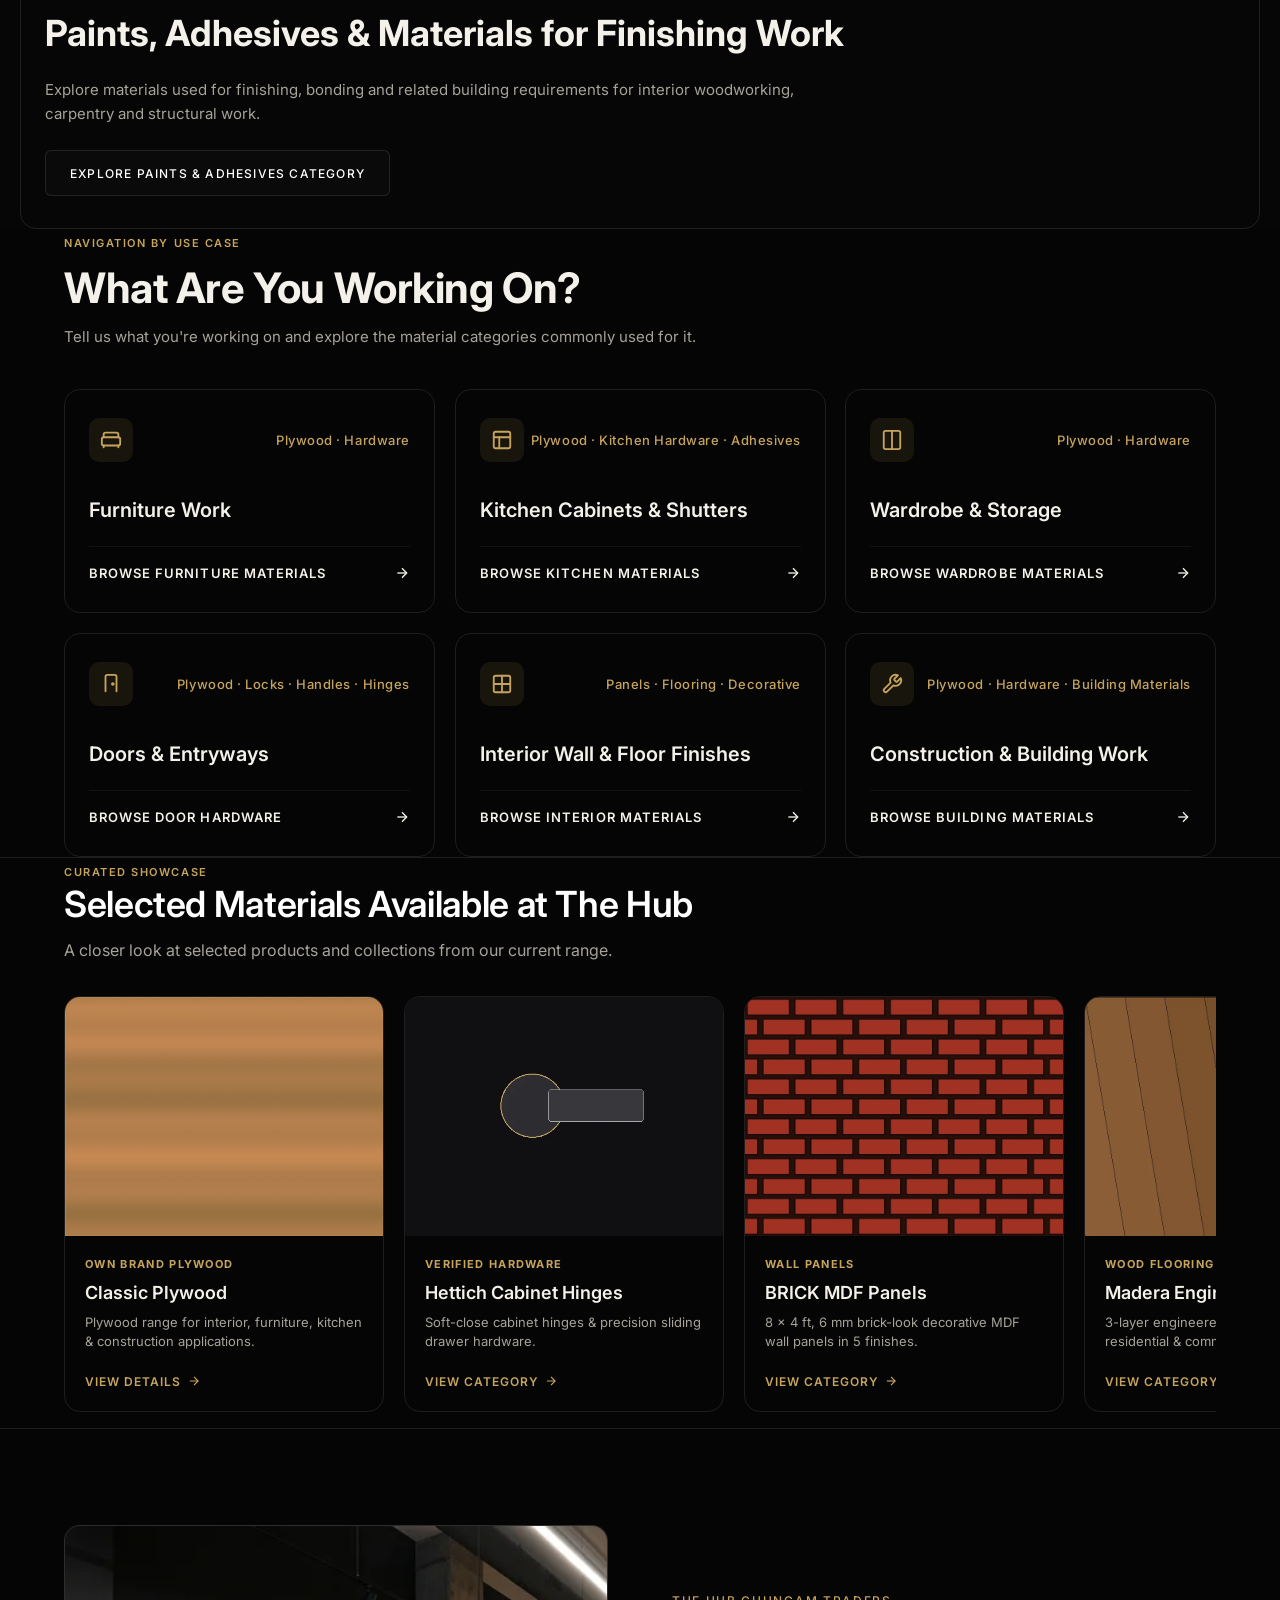
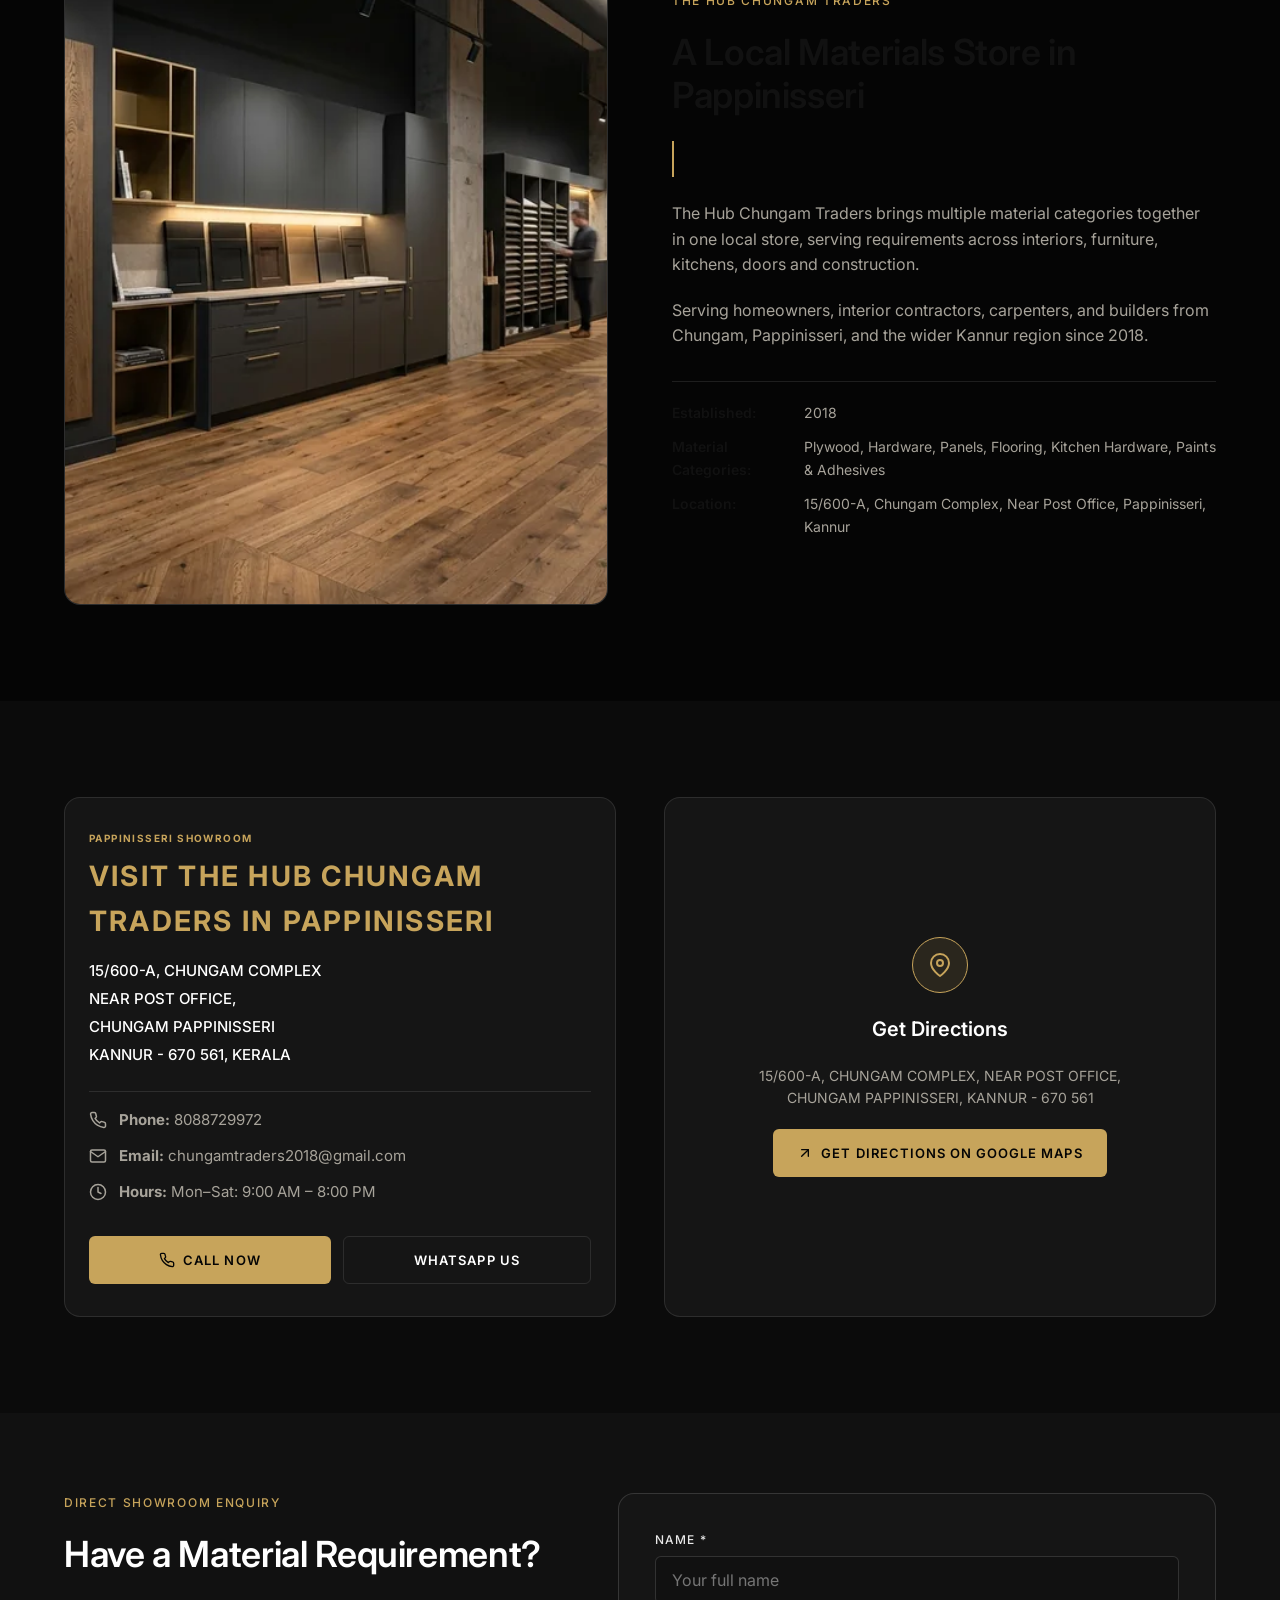
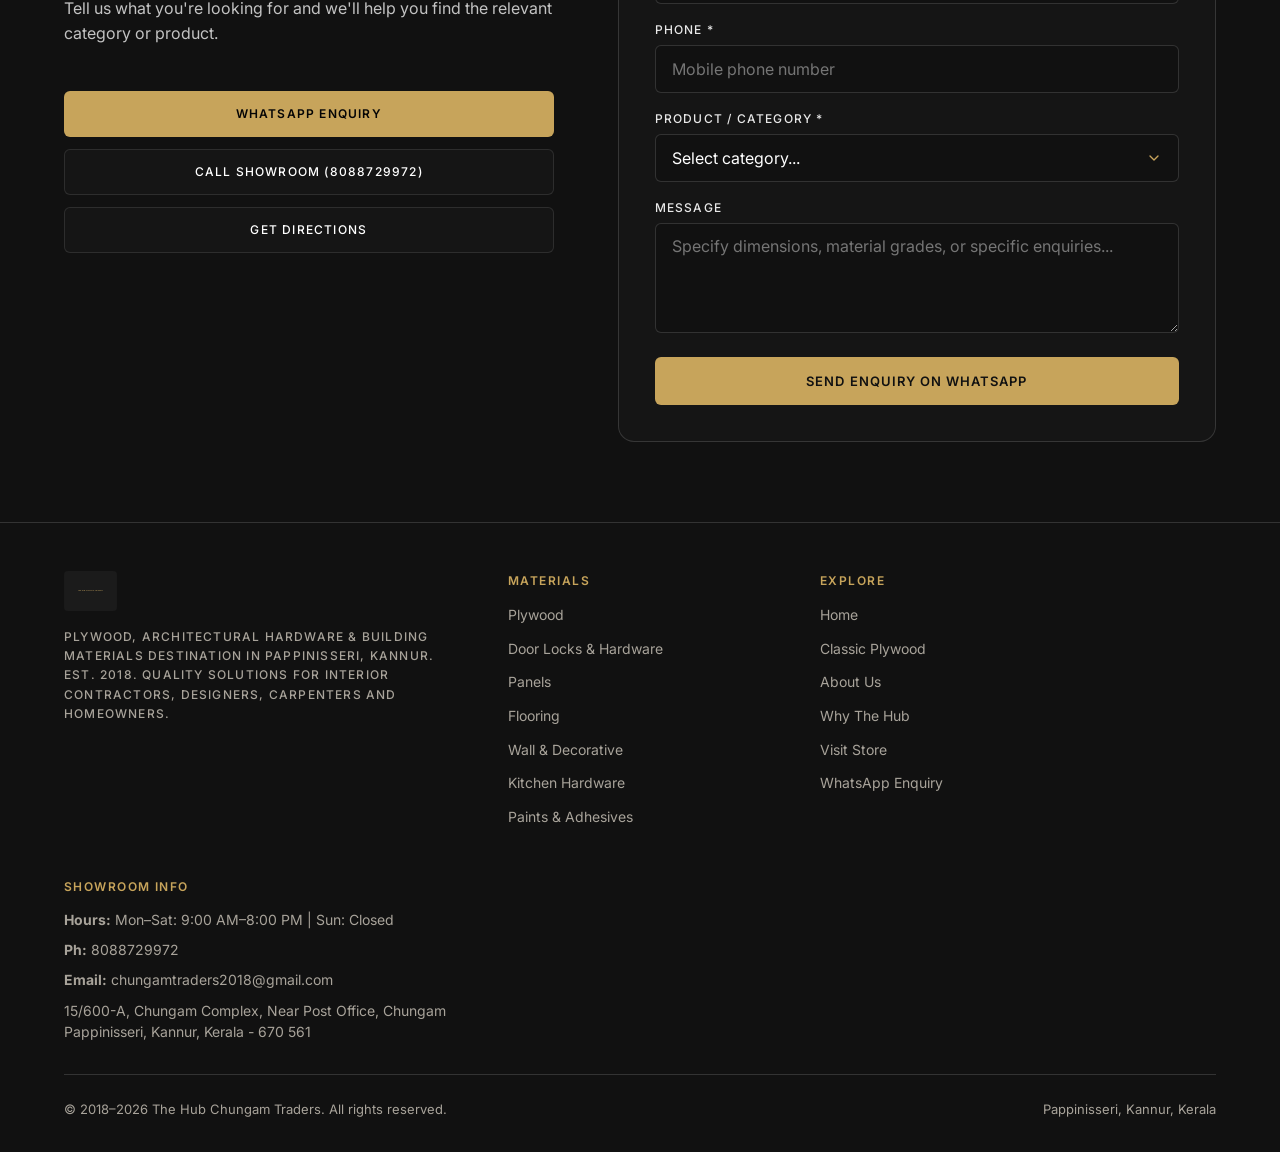
==== commit 5c0975e1: "Product page" ====
--- a/index.html
+++ b/index.html
@@ -3,20 +3,23 @@
 <head>
   <meta charset="UTF-8">
   <meta name="viewport" content="width=device-width, initial-scale=1.0">
-  <title>THE HUB CHUNGAM TRADERS | Plywood, Kitchen Doors & Flooring in Pappinisseri, Kannur</title>
+  <title>Plywood, Hardware & Building Materials in Pappinisseri | The Hub Chungam Traders</title>
   
-  <meta name="description" content="THE HUB CHUNGAM TRADERS in Pappinisseri, Kannur, Kerala. Premium showroom for high-grade Plywood, Kitchen Doors, Flooring, and related interior building materials. Contact: 8088729972.">
-  <meta name="keywords" content="The Hub Chungam Traders, Plywood Kannur, Kitchen Doors Pappinisseri, Flooring Kannur, Interior Materials Pappinisseri, Kerala">
-  <link rel="canonical" href="https://chungamtraders.com/">
+  <meta name="description" content="The Hub Chungam Traders in Pappinisseri, Kannur. Premier showroom for Plywood, Classic Plywood, Door Locks, Architectural Hardware, Panels, Flooring, Kitchen Hardware, Paints & Adhesives.">
+  <meta name="keywords" content="Plywood Pappinisseri, Hardware Shop Pappinisseri, Building Materials Kannur, Classic Plywood, Door Locks Kannur, Flooring Pappinisseri">
+  <link rel="canonical" href="https://chungamtraders.com/index.html">
 
   <!-- OpenGraph Metadata -->
-  <meta property="og:title" content="THE HUB CHUNGAM TRADERS | Plywood, Kitchen Doors & Flooring">
-  <meta property="og:description" content="Premium interior material showroom in Pappinisseri, Kannur, Kerala featuring Plywood, Kitchen Doors, and Flooring.">
+  <meta property="og:title" content="Plywood, Hardware & Building Materials in Pappinisseri | The Hub Chungam Traders">
+  <meta property="og:description" content="Showroom for Plywood, Architectural Hardware, Door Locks, Panels, Flooring & Kitchen Hardware in Pappinisseri, Kannur.">
   <meta property="og:type" content="website">
-  <meta property="og:url" content="https://chungamtraders.com/">
-  <meta property="og:image" content="https://chungamtraders.com/assets/images/hero_showroom.jpg">
-
-  <!-- Style & Font imports -->
+  <meta property="og:url" content="https://chungamtraders.com/index.html">
+  <meta property="og:image" content="https://chungamtraders.com/assets/images/plywood-hero.webp">
+
+  <!-- Preload critical hero image -->
+  <link rel="preload" as="image" href="assets/images/plywood-hero.webp" fetchpriority="high">
+
+  <!-- Style import -->
   <link rel="stylesheet" href="styles.css">
 
   <!-- LocalBusiness Schema (JSON-LD) using strictly verified data -->
@@ -35,7 +38,7 @@
       "postalCode": "670561",
       "addressCountry": "IN"
     },
-    "description": "Showroom for Plywood, Kitchen Doors, Flooring and related interior building materials in Pappinisseri, Kannur, Kerala."
+    "description": "Local showroom for Plywood, Architectural Hardware, Door Locks, Panels, Flooring, Kitchen Hardware, Paints and Adhesives in Pappinisseri, Kannur, Kerala."
   }
   </script>
 </head>
@@ -45,15 +48,15 @@
   <div class="custom-cursor" id="customCursor" aria-hidden="true"></div>
 
   <!-- ==================================================================== -->
-  <!-- SECTION 1: HEADER & NAVIGATION                                       -->
+  <!-- HEADER & NAVIGATION                                                  -->
   <!-- ==================================================================== -->
   <header class="site-header" id="header">
     <div class="header-container">
       
-      <!-- Logo: Actual Brand SVG Asset with Fallback Accessibility -->
-      <a href="#home" class="brand-logo" aria-label="THE HUB CHUNGAM TRADERS Home">
+      <!-- Brand Logo -->
+      <a href="index.html" class="brand-logo" aria-label="THE HUB CHUNGAM TRADERS Home">
         <img 
-          src="assets/images/chungam-traders-logo.svg" 
+          src="assets/images/Chungam_Traders_Gold_Glossy_Logo.webp" 
           alt="THE HUB CHUNGAM TRADERS" 
           class="brand-logo-img" 
           width="200" 
@@ -64,20 +67,57 @@
       <div class="desktop-nav-wrapper">
         <nav aria-label="Desktop Navigation">
           <ul class="desktop-nav-list">
-            <li><a href="#home" class="nav-link active">Home</a></li>
-            <li><a href="#products" class="nav-link">Products</a></li>
-            <li><a href="#collections" class="nav-link">Collections</a></li>
-            <li><a href="#panels" class="nav-link">Panels</a></li>
-            <li><a href="#about" class="nav-link">About</a></li>
-            <li><a href="#location" class="nav-link">Location</a></li>
-            <li><a href="#enquiry" class="nav-link">Enquire</a></li>
+            <!-- Materials Category Dropdown -->
+            <li class="desktop-dropdown-container">
+              <a href="#categories" class="nav-link nav-link-dropdown" aria-haspopup="true" aria-expanded="false">
+                <span>Materials</span>
+                <svg class="dropdown-caret-icon" viewBox="0 0 24 24" fill="none" stroke="currentColor" stroke-width="2" stroke-linecap="round" stroke-linejoin="round" aria-hidden="true">
+                  <polyline points="6 9 12 15 18 9"></polyline>
+                </svg>
+              </a>
+              <div class="desktop-dropdown-menu" role="menu" aria-label="Materials Categories">
+                <a href="products/plywood-pappinisseri.html" class="dropdown-category-item" role="menuitem">
+                  <span class="dropdown-category-title">Plywood</span>
+                  <span class="dropdown-category-desc">Boards for furniture, interiors &amp; construction</span>
+                </a>
+                <a href="products/door-locks-architectural-hardware.html" class="dropdown-category-item" role="menuitem">
+                  <span class="dropdown-category-title">Door Locks &amp; Architectural Hardware</span>
+                  <span class="dropdown-category-desc">Locks, handles, hinges &amp; architectural fittings</span>
+                </a>
+                <a href="products/panels-pappinisseri.html" class="dropdown-category-item" role="menuitem">
+                  <span class="dropdown-category-title">Panels</span>
+                  <span class="dropdown-category-desc">Decorative panels for feature walls &amp; interiors</span>
+                </a>
+                <a href="products/flooring-pappinisseri.html" class="dropdown-category-item" role="menuitem">
+                  <span class="dropdown-category-title">Flooring</span>
+                  <span class="dropdown-category-desc">Wood &amp; laminate flooring solutions</span>
+                </a>
+                <a href="products/wall-decorative-materials.html" class="dropdown-category-item" role="menuitem">
+                  <span class="dropdown-category-title">Wall &amp; Decorative Materials</span>
+                  <span class="dropdown-category-desc">Materials for feature walls &amp; decorative interiors</span>
+                </a>
+                <a href="products/kitchen-hardware-pappinisseri.html" class="dropdown-category-item" role="menuitem">
+                  <span class="dropdown-category-title">Kitchen Hardware</span>
+                  <span class="dropdown-category-desc">Functional fittings for kitchens &amp; cabinets</span>
+                </a>
+                <a href="products/paints-adhesives-building-materials.html" class="dropdown-category-item" role="menuitem">
+                  <span class="dropdown-category-title">Paints &amp; Adhesives</span>
+                  <span class="dropdown-category-desc">Finishing, bonding &amp; building materials</span>
+                </a>
+              </div>
+            </li>
+
+            <li><a href="classic-plywood-pappinisseri.html" class="nav-link">Classic Plywood</a></li>
+            <li><a href="#about" class="nav-link">About Us</a></li>
+            <li><a href="#about" class="nav-link">Why The Hub</a></li>
+            <li><a href="#location" class="nav-link">Visit Store</a></li>
           </ul>
         </nav>
 
-        <a href="#enquiry" class="btn-cta">CONTACT US</a>
-      </div>
-
-      <!-- Mobile Menu Toggle Button (44px x 44px touch target) -->
+        <a href="https://wa.me/918088729972?text=Hi%2C%20I%20would%20like%20to%20enquire%20about%20building%20materials%20available%20at%20The%20Hub%20Chungam%20Traders." target="_blank" rel="noopener noreferrer" class="btn-cta">WhatsApp Enquiry</a>
+      </div>
+
+      <!-- Mobile Menu Toggle Button -->
       <button 
         type="button" 
         class="mobile-menu-toggle" 
@@ -96,18 +136,56 @@
   <div class="mobile-nav-panel" id="mobileNavPanel" role="region" aria-label="Mobile Navigation">
     <nav aria-label="Mobile Menu Links">
       <ul class="mobile-nav-list">
-        <li class="mobile-nav-item"><a href="#home" class="mobile-nav-link">Home</a></li>
-        <li class="mobile-nav-item"><a href="#products" class="mobile-nav-link">Products</a></li>
-        <li class="mobile-nav-item"><a href="#collections" class="mobile-nav-link">Collections</a></li>
-        <li class="mobile-nav-item"><a href="#panels" class="mobile-nav-link">Panels</a></li>
-        <li class="mobile-nav-item"><a href="#about" class="mobile-nav-link">About</a></li>
-        <li class="mobile-nav-item"><a href="#location" class="mobile-nav-link">Location</a></li>
-        <li class="mobile-nav-item"><a href="#enquiry" class="mobile-nav-link">Enquire</a></li>
+        <!-- Mobile Accordion Item for Materials -->
+        <li class="mobile-accordion-item" id="mobileMaterialsAccordion">
+          <button type="button" class="mobile-accordion-btn" id="mobileMaterialsAccordionBtn" aria-expanded="false">
+            <span>Materials</span>
+            <svg class="mobile-accordion-caret" viewBox="0 0 24 24" fill="none" stroke="currentColor" stroke-width="2" stroke-linecap="round" stroke-linejoin="round" aria-hidden="true">
+              <polyline points="6 9 12 15 18 9"></polyline>
+            </svg>
+          </button>
+          <div class="mobile-accordion-panel" aria-label="Materials Subcategories">
+            <a href="products/plywood-pappinisseri.html" class="mobile-sub-link">
+              <span class="mobile-sub-title">Plywood</span>
+              <span class="mobile-sub-desc">Boards for furniture, interiors &amp; construction</span>
+            </a>
+            <a href="products/door-locks-architectural-hardware.html" class="mobile-sub-link">
+              <span class="mobile-sub-title">Door Locks &amp; Architectural Hardware</span>
+              <span class="mobile-sub-desc">Locks, handles, hinges &amp; fittings</span>
+            </a>
+            <a href="products/panels-pappinisseri.html" class="mobile-sub-link">
+              <span class="mobile-sub-title">Panels</span>
+              <span class="mobile-sub-desc">Decorative &amp; interior wall panels</span>
+            </a>
+            <a href="products/flooring-pappinisseri.html" class="mobile-sub-link">
+              <span class="mobile-sub-title">Flooring</span>
+              <span class="mobile-sub-desc">Wood &amp; laminate flooring solutions</span>
+            </a>
+            <a href="products/wall-decorative-materials.html" class="mobile-sub-link">
+              <span class="mobile-sub-title">Wall &amp; Decorative</span>
+              <span class="mobile-sub-desc">Materials for feature walls &amp; interiors</span>
+            </a>
+            <a href="products/kitchen-hardware-pappinisseri.html" class="mobile-sub-link">
+              <span class="mobile-sub-title">Kitchen Hardware</span>
+              <span class="mobile-sub-desc">Functional fittings for kitchens &amp; cabinets</span>
+            </a>
+            <a href="products/paints-adhesives-building-materials.html" class="mobile-sub-link">
+              <span class="mobile-sub-title">Paints &amp; Adhesives</span>
+              <span class="mobile-sub-desc">Finishing, bonding &amp; building materials</span>
+            </a>
+          </div>
+        </li>
+
+        <li class="mobile-nav-item"><a href="classic-plywood-pappinisseri.html" class="mobile-nav-link">Classic Plywood</a></li>
+        <li class="mobile-nav-item"><a href="#about" class="mobile-nav-link">About Us</a></li>
+        <li class="mobile-nav-item"><a href="#about" class="mobile-nav-link">Why The Hub</a></li>
+        <li class="mobile-nav-item"><a href="#location" class="mobile-nav-link">Visit Store</a></li>
       </ul>
     </nav>
 
     <div class="mobile-nav-actions">
-      <a href="tel:8088729972" class="btn-mobile-action btn-mobile-call">Call</a>
+      <a href="https://wa.me/918088729972?text=Hi%2C%20I%20would%20like%20to%20enquire%20about%20building%20materials%20available%20at%20The%20Hub%20Chungam%20Traders." target="_blank" rel="noopener noreferrer" class="btn-mobile-action btn-mobile-call">WhatsApp Enquiry</a>
+      <a href="tel:8088729972" class="btn-mobile-action btn-mobile-directions">Call Showroom</a>
       <a href="https://www.google.com/maps/search/?api=1&query=15%2F600-A%2C+CHUNGAM+COMPLEX%2C+NEAR+POST+OFFICE%2C+CHUNGAM+PAPPINISSERI%2C+KANNUR+-+670+561" target="_blank" rel="noopener noreferrer" class="btn-mobile-action btn-mobile-directions">Get Directions</a>
     </div>
   </div>
@@ -118,7 +196,7 @@
   <main id="main-content">
 
     <!-- ================================================================== -->
-    <!-- SECTION 2: HERO SECTION                                            -->
+    <!-- SECTION 01 — HERO                                                  -->
     <!-- ================================================================== -->
     <section class="hero-section" id="home" aria-label="Hero Section">
       <div class="hero-wrapper">
@@ -131,25 +209,25 @@
             <div class="hero-h1-wrapper">
               <span class="h1-accent-line" aria-hidden="true"></span>
               <h1 class="hero-h1">
-                Materials for<br>
-                Better Spaces.
+                Plywood, Hardware &amp;<br>Building Materials in Pappinisseri
               </h1>
             </div>
 
             <p class="hero-paragraph">
-              Plywood, kitchen doors, flooring and interior panels — for builders, designers and homeowners in Pappinisseri, Kannur.
+              From plywood and architectural hardware to flooring, panels, kitchen fittings and finishing materials, The Hub Chungam Traders supplies materials for homes, interiors, furniture and construction.
             </p>
 
             <div class="hero-buttons">
-              <a href="#products" class="btn-primary-action">EXPLORE MATERIALS</a>
-              <a href="#enquiry" class="btn-secondary-action">CONTACT US</a>
+              <a href="https://wa.me/918088729972?text=Hi%2C%20I%20would%20like%20to%20enquire%20about%20materials%20available%20at%20The%20Hub%20Chungam%20Traders." target="_blank" rel="noopener noreferrer" class="btn-primary-action">WhatsApp Enquiry</a>
+              <a href="#location" class="btn-secondary-action">Get Directions</a>
+              <a href="tel:8088729972" class="btn-secondary-action">Call Now</a>
             </div>
 
             <!-- Material Credibility Line -->
             <div class="hero-credibility" aria-label="Core material offerings">
               <span class="cred-item">PLYWOOD</span>
               <span class="cred-bullet" aria-hidden="true">•</span>
-              <span class="cred-item">KITCHEN DOORS</span>
+              <span class="cred-item">HARDWARE</span>
               <span class="cred-bullet" aria-hidden="true">•</span>
               <span class="cred-item">FLOORING</span>
               <span class="cred-bullet" aria-hidden="true">•</span>
@@ -158,16 +236,16 @@
 
             <!-- Interactive Material Selector -->
             <div class="hero-material-selector" role="tablist" aria-label="Showroom Material Selector">
-              <button type="button" class="material-tab active" role="tab" id="tab-plywood" aria-selected="true" aria-controls="hero-visual-panel" data-material="plywood" data-title="Plywood & Board Materials" data-desc="Explore plywood and board materials" data-img="assets/images/plywood_category.jpg" data-alt="Plywood & Board Materials at The Hub Chungam Traders">
+              <button type="button" class="material-tab active" role="tab" id="tab-plywood" aria-selected="true" aria-controls="hero-visual-panel" data-material="plywood" data-title="Plywood & Board Materials" data-desc="Explore plywood and board materials" data-img="assets/images/plywood-category.webp" data-alt="Plywood & Board Materials at The Hub Chungam Traders">
                 PLYWOOD
               </button>
-              <button type="button" class="material-tab" role="tab" id="tab-kitchen" aria-selected="false" aria-controls="hero-visual-panel" data-material="kitchen" data-title="Kitchen Door Finishes" data-desc="Explore kitchen door and cabinetry finishes" data-img="assets/images/kitchen_doors_category.jpg" data-alt="Kitchen Door & Cabinetry Finishes at The Hub Chungam Traders">
-                KITCHEN DOORS
+              <button type="button" class="material-tab" role="tab" id="tab-hardware" aria-selected="false" aria-controls="hero-visual-panel" data-material="hardware" data-title="Door Locks & Hardware" data-desc="Explore digital locks, mortise handles and fittings" data-img="assets/images/quba-mortise-door-handles.webp" data-alt="Architectural Hardware at The Hub Chungam Traders">
+                HARDWARE
               </button>
-              <button type="button" class="material-tab" role="tab" id="tab-flooring" aria-selected="false" aria-controls="hero-visual-panel" data-material="flooring" data-title="Engineered & Laminate Flooring" data-desc="Explore engineered and laminate flooring options" data-img="assets/images/flooring_category.jpg" data-alt="Engineered & Laminate Flooring at The Hub Chungam Traders">
+              <button type="button" class="material-tab" role="tab" id="tab-flooring" aria-selected="false" aria-controls="hero-visual-panel" data-material="flooring" data-title="Engineered & Laminate Flooring" data-desc="Explore engineered wood and laminate flooring" data-img="assets/images/flooring-category.webp" data-alt="Flooring Solutions at The Hub Chungam Traders">
                 FLOORING
               </button>
-              <button type="button" class="material-tab" role="tab" id="tab-panels" aria-selected="false" aria-controls="hero-visual-panel" data-material="panels" data-title="Architectural Hardware & Panels" data-desc="Explore architectural hardware and interior decorative panels" data-img="assets/images/quba_mortise_handles_collection.png" data-alt="Architectural Hardware & Interior Decorative Panels at The Hub Chungam Traders">
+              <button type="button" class="material-tab" role="tab" id="tab-panels" aria-selected="false" aria-controls="hero-visual-panel" data-material="panels" data-title="Decorative MDF Panels" data-desc="Explore 8x4ft brick-look decorative panels" data-img="assets/images/brick-mdf-panel-category.webp" data-alt="Decorative Panels at The Hub Chungam Traders">
                 PANELS
               </button>
             </div>
@@ -179,7 +257,7 @@
               <div class="hero-image-frame">
                 <img 
                   id="heroMaterialImage"
-                  src="assets/images/plywood_category.jpg" 
+                  src="assets/images/plywood-category.webp" 
                   alt="Plywood & Board Materials at The Hub Chungam Traders" 
                   width="800" 
                   height="550" 
@@ -189,10 +267,10 @@
               <!-- Floating Material Info Card -->
               <div class="hero-floating-card" id="heroFloatingCard">
                 <span class="floating-card-eyebrow">FEATURED MATERIAL</span>
-                <h3 class="floating-card-title" id="cardMaterialTitle">Plywood & Board Materials</h3>
+                <h3 class="floating-card-title" id="cardMaterialTitle">Plywood &amp; Board Materials</h3>
                 <p class="floating-card-desc" id="cardMaterialDesc">Explore plywood and board materials</p>
-                <a href="#products" class="floating-card-action">
-                  <span>EXPLORE</span>
+                <a href="products/plywood-pappinisseri.html" class="floating-card-action">
+                  <span>EXPLORE CATEGORY</span>
                   <svg class="floating-card-arrow" viewBox="0 0 24 24" fill="none" stroke="currentColor" stroke-width="2" stroke-linecap="round" stroke-linejoin="round" aria-hidden="true">
                     <line x1="5" y1="12" x2="19" y2="12"></line>
                     <polyline points="12 5 19 12 12 19"></polyline>
@@ -207,15 +285,39 @@
     </section>
 
     <!-- ================================================================== -->
-    <!-- SECTION 3: PRODUCT CATEGORIES                                      -->
-    <!-- ================================================================== -->
-    <section class="categories-section" id="products" aria-label="Product Categories">
+    <!-- ARCHITECTURAL MARQUEE BANNER                                       -->
+    <!-- ================================================================== -->
+    <div class="marquee-banner" aria-hidden="true">
+      <div class="marquee-track">
+        <div class="marquee-content">
+          <span class="marquee-item">PLYWOOD <span class="marquee-bullet">•</span></span>
+          <span class="marquee-item">DOOR LOCKS &amp; HARDWARE <span class="marquee-bullet">•</span></span>
+          <span class="marquee-item">DECORATIVE PANELS <span class="marquee-bullet">•</span></span>
+          <span class="marquee-item">WOOD FLOORING <span class="marquee-bullet">•</span></span>
+          <span class="marquee-item">KITCHEN HARDWARE <span class="marquee-bullet">•</span></span>
+          <span class="marquee-item">PAINTS &amp; ADHESIVES <span class="marquee-bullet">•</span></span>
+        </div>
+        <div class="marquee-content">
+          <span class="marquee-item">PLYWOOD <span class="marquee-bullet">•</span></span>
+          <span class="marquee-item">DOOR LOCKS &amp; HARDWARE <span class="marquee-bullet">•</span></span>
+          <span class="marquee-item">DECORATIVE PANELS <span class="marquee-bullet">•</span></span>
+          <span class="marquee-item">WOOD FLOORING <span class="marquee-bullet">•</span></span>
+          <span class="marquee-item">KITCHEN HARDWARE <span class="marquee-bullet">•</span></span>
+          <span class="marquee-item">PAINTS &amp; ADHESIVES <span class="marquee-bullet">•</span></span>
+        </div>
+      </div>
+    </div>
+
+    <!-- ================================================================== -->
+    <!-- SECTION 02 — WHAT CAN YOU FIND HERE?                               -->
+    <!-- ================================================================== -->
+    <section class="categories-section" id="categories" aria-label="Material Categories Ecosystem">
       <div class="categories-container">
         
         <div class="categories-header">
-          <h2 class="categories-h2">Explore Our Materials</h2>
+          <h2 class="categories-h2">Everything You Need for Interior &amp; Building Work</h2>
           <p class="categories-supporting-text">
-            Selected interior and architectural material categories available at our Pappinisseri showroom.
+            Browse our main material categories — from plywood and door hardware to flooring, panels, kitchen fittings, paints and adhesives.
           </p>
         </div>
 
@@ -225,8 +327,8 @@
           <article class="category-card">
             <div class="category-image-wrapper">
               <img 
-                src="assets/images/plywood_category.jpg" 
-                alt="Stacked Plywood Sheets Detail" 
+                src="assets/images/plywood-category.webp" 
+                alt="Plywood Boards for Furniture and Interiors" 
                 width="600" 
                 height="450" 
                 loading="lazy">
@@ -234,85 +336,10 @@
             <div class="category-card-body">
               <h3 class="category-card-title">Plywood</h3>
               <p class="category-card-desc">
-                Plywood and board materials for interior and building applications.
+                Boards for furniture, interiors, kitchens &amp; construction
               </p>
-              <div class="category-card-footer">
-                <span>View Category</span>
-                <svg class="category-arrow-icon" viewBox="0 0 24 24" fill="none" stroke="currentColor" stroke-width="2" stroke-linecap="round" stroke-linejoin="round" aria-hidden="true">
-                  <line x1="5" y1="12" x2="19" y2="12"></line>
-                  <polyline points="12 5 19 12 12 19"></polyline>
-                </svg>
-              </div>
-            </div>
-          </article>
-
-          <!-- Category 2: Kitchen Doors -->
-          <article class="category-card">
-            <div class="category-image-wrapper">
-              <img 
-                src="assets/images/kitchen_doors_category.jpg" 
-                alt="Kitchen Door Finishes and Shutters Display" 
-                width="600" 
-                height="450" 
-                loading="lazy">
-            </div>
-            <div class="category-card-body">
-              <h3 class="category-card-title">Kitchen Doors</h3>
-              <p class="category-card-desc">
-                Kitchen door materials and finishes for modern interiors.
-              </p>
-              <div class="category-card-footer">
-                <span>View Category</span>
-                <svg class="category-arrow-icon" viewBox="0 0 24 24" fill="none" stroke="currentColor" stroke-width="2" stroke-linecap="round" stroke-linejoin="round" aria-hidden="true">
-                  <line x1="5" y1="12" x2="19" y2="12"></line>
-                  <polyline points="12 5 19 12 12 19"></polyline>
-                </svg>
-              </div>
-            </div>
-          </article>
-
-          <!-- Category 3: Flooring -->
-          <article class="category-card">
-            <div class="category-image-wrapper">
-              <img 
-                src="assets/images/flooring_category.jpg" 
-                alt="Engineered Wood and Laminate Flooring Planks" 
-                width="600" 
-                height="450" 
-                loading="lazy">
-            </div>
-            <div class="category-card-body">
-              <h3 class="category-card-title">Flooring</h3>
-              <p class="category-card-desc">
-                Engineered wood and laminate flooring collections.
-              </p>
-              <div class="category-card-footer">
-                <span>View Category</span>
-                <svg class="category-arrow-icon" viewBox="0 0 24 24" fill="none" stroke="currentColor" stroke-width="2" stroke-linecap="round" stroke-linejoin="round" aria-hidden="true">
-                  <line x1="5" y1="12" x2="19" y2="12"></line>
-                  <polyline points="12 5 19 12 12 19"></polyline>
-                </svg>
-              </div>
-            </div>
-          </article>
-
-          <!-- Category 4: Hardware -->
-          <article class="category-card">
-            <div class="category-image-wrapper">
-              <img 
-                src="assets/images/quba_mortise_handles_collection.png" 
-                alt="Quba Designer Mortise Door Handles and Architectural Fittings" 
-                width="600" 
-                height="450" 
-                loading="lazy">
-            </div>
-            <div class="category-card-body">
-              <h3 class="category-card-title">Hardware</h3>
-              <p class="category-card-desc">
-                Quba digital locks, rim security locks and designer mortise door handles.
-              </p>
-              <a href="#hardware" class="category-card-footer">
-                <span>View Collection</span>
+              <a href="products/plywood-pappinisseri.html" class="category-card-footer">
+                <span>Explore Plywood</span>
                 <svg class="category-arrow-icon" viewBox="0 0 24 24" fill="none" stroke="currentColor" stroke-width="2" stroke-linecap="round" stroke-linejoin="round" aria-hidden="true">
                   <line x1="5" y1="12" x2="19" y2="12"></line>
                   <polyline points="12 5 19 12 12 19"></polyline>
@@ -321,314 +348,153 @@
             </div>
           </article>
 
-        </div>
-
-      </div>
-    </section>
-
-    <!-- ================================================================== -->
-    <!-- SECTION 4: FEATURED COLLECTIONS                                    -->
-    <!-- ================================================================== -->
-    <section class="featured-section" id="collections" aria-label="Featured Collections">
-      <div class="featured-container">
-        
-        <div class="featured-header">
-          <span class="featured-collection-badge">Catalogue Showcase</span>
-          <h2 class="featured-h2">Featured Flooring Collection — Classic Series</h2>
-          
-          <!-- Catalogue Verified Specifications Bar -->
-          <div class="collection-specs-bar">
-            <div class="spec-item">
-              <span class="spec-dot"></span>
-              <span>AC-4 Grade Wax Coated Lock</span>
-            </div>
-            <div class="spec-item">
-              <span class="spec-dot"></span>
-              <span>German Locking System</span>
-            </div>
-            <div class="spec-item">
-              <span class="spec-dot"></span>
-              <span>10 Year Residential Warranty</span>
-            </div>
-            <div class="spec-item">
-              <span class="spec-dot"></span>
-              <span>5 Year Commercial Warranty</span>
-            </div>
-          </div>
-        </div>
-
-        <!-- Product Cards Grid (3 Columns Desktop) -->
-        <div class="products-grid">
-          
-          <!-- Card 1: CL-1010 American Teak -->
-          <article class="product-card">
-            <div class="product-image-frame">
+          <!-- Category 2: Door Locks & Architectural Hardware -->
+          <article class="category-card">
+            <div class="category-image-wrapper">
               <img 
-                src="assets/images/classic_series_teak.jpg" 
-                alt="Classic Series CL-1010 American Teak Flooring" 
+                src="assets/images/quba-mortise-door-handles.webp" 
+                alt="Door Locks and Architectural Fittings" 
                 width="600" 
                 height="450" 
                 loading="lazy">
             </div>
-            <div class="product-card-body">
-              <span class="product-code-label">CL-1010</span>
-              <h3 class="product-title">American Teak</h3>
-              <ul class="product-spec-list">
-                <li>• AC-4 Grade Wax Coated Lock</li>
-                <li>• German Locking System</li>
-                <li>• 10 Yr Residential / 5 Yr Commercial Warranty</li>
-              </ul>
-              <button 
-                type="button" 
-                class="btn-enquire" 
-                data-product-code="CL-1010" 
-                data-product-title="American Teak">
-                ENQUIRE
-              </button>
-            </div>
-          </article>
-
-          <!-- Card 2: CL-1012 Wenge -->
-          <article class="product-card">
-            <div class="product-swatch-frame" style="background: linear-gradient(135deg, #2A1F1B 0%, #17110E 100%);">
-              <span class="swatch-code-tag">CL-1012</span>
-              <span class="swatch-texture-label">Wenge Surface Finish</span>
-            </div>
-            <div class="product-card-body">
-              <span class="product-code-label">CL-1012</span>
-              <h3 class="product-title">Wenge</h3>
-              <ul class="product-spec-list">
-                <li>• AC-4 Grade Wax Coated Lock</li>
-                <li>• German Locking System</li>
-                <li>• 10 Yr Residential / 5 Yr Commercial Warranty</li>
-              </ul>
-              <button 
-                type="button" 
-                class="btn-enquire" 
-                data-product-code="CL-1012" 
-                data-product-title="Wenge">
-                ENQUIRE
-              </button>
-            </div>
-          </article>
-
-          <!-- Card 3: CL-1013 Turkish Walnut -->
-          <article class="product-card">
-            <div class="product-swatch-frame" style="background: linear-gradient(135deg, #4A3528 0%, #2E1F16 100%);">
-              <span class="swatch-code-tag">CL-1013</span>
-              <span class="swatch-texture-label">Turkish Walnut Grain</span>
-            </div>
-            <div class="product-card-body">
-              <span class="product-code-label">CL-1013</span>
-              <h3 class="product-title">Turkish Walnut</h3>
-              <ul class="product-spec-list">
-                <li>• AC-4 Grade Wax Coated Lock</li>
-                <li>• German Locking System</li>
-                <li>• 10 Yr Residential / 5 Yr Commercial Warranty</li>
-              </ul>
-              <button 
-                type="button" 
-                class="btn-enquire" 
-                data-product-code="CL-1013" 
-                data-product-title="Turkish Walnut">
-                ENQUIRE
-              </button>
-            </div>
-          </article>
-
-          <!-- Card 4: CL-1014 Merbau -->
-          <article class="product-card">
-            <div class="product-swatch-frame" style="background: linear-gradient(135deg, #5C2B1D 0%, #3B1B12 100%);">
-              <span class="swatch-code-tag">CL-1014</span>
-              <span class="swatch-texture-label">Merbau Warm Tone</span>
-            </div>
-            <div class="product-card-body">
-              <span class="product-code-label">CL-1014</span>
-              <h3 class="product-title">Merbau</h3>
-              <ul class="product-spec-list">
-                <li>• AC-4 Grade Wax Coated Lock</li>
-                <li>• German Locking System</li>
-                <li>• 10 Yr Residential / 5 Yr Commercial Warranty</li>
-              </ul>
-              <button 
-                type="button" 
-                class="btn-enquire" 
-                data-product-code="CL-1014" 
-                data-product-title="Merbau">
-                ENQUIRE
-              </button>
-            </div>
-          </article>
-
-          <!-- Card 5: CL-1015 Classic Oak -->
-          <article class="product-card">
-            <div class="product-image-frame">
+            <div class="category-card-body">
+              <h3 class="category-card-title">Door Locks &amp; Architectural Hardware</h3>
+              <p class="category-card-desc">
+                Locks, handles, hinges &amp; architectural fittings
+              </p>
+              <a href="products/door-locks-architectural-hardware.html" class="category-card-footer">
+                <span>Explore Door Locks &amp; Hardware</span>
+                <svg class="category-arrow-icon" viewBox="0 0 24 24" fill="none" stroke="currentColor" stroke-width="2" stroke-linecap="round" stroke-linejoin="round" aria-hidden="true">
+                  <line x1="5" y1="12" x2="19" y2="12"></line>
+                  <polyline points="12 5 19 12 12 19"></polyline>
+                </svg>
+              </a>
+            </div>
+          </article>
+
+          <!-- Category 3: Panels -->
+          <article class="category-card">
+            <div class="category-image-wrapper">
               <img 
-                src="assets/images/flooring_category.jpg" 
-                alt="Classic Series CL-1015 Classic Oak Flooring" 
+                src="assets/images/brick-mdf-panel-category.webp" 
+                alt="Decorative MDF Wall Panels" 
                 width="600" 
                 height="450" 
                 loading="lazy">
             </div>
-            <div class="product-card-body">
-              <span class="product-code-label">CL-1015</span>
-              <h3 class="product-title">Classic Oak</h3>
-              <ul class="product-spec-list">
-                <li>• AC-4 Grade Wax Coated Lock</li>
-                <li>• German Locking System</li>
-                <li>• 10 Yr Residential / 5 Yr Commercial Warranty</li>
-              </ul>
-              <button 
-                type="button" 
-                class="btn-enquire" 
-                data-product-code="CL-1015" 
-                data-product-title="Classic Oak">
-                ENQUIRE
-              </button>
-            </div>
-          </article>
-
-          <!-- Card 6: CL-1016 Steel Grey -->
-          <article class="product-card">
-            <div class="product-swatch-frame" style="background: linear-gradient(135deg, #4E5357 0%, #2E3337 100%);">
-              <span class="swatch-code-tag">CL-1016</span>
-              <span class="swatch-texture-label">Steel Grey Surface</span>
-            </div>
-            <div class="product-card-body">
-              <span class="product-code-label">CL-1016</span>
-              <h3 class="product-title">Steel Grey</h3>
-              <ul class="product-spec-list">
-                <li>• AC-4 Grade Wax Coated Lock</li>
-                <li>• German Locking System</li>
-                <li>• 10 Yr Residential / 5 Yr Commercial Warranty</li>
-              </ul>
-              <button 
-                type="button" 
-                class="btn-enquire" 
-                data-product-code="CL-1016" 
-                data-product-title="Steel Grey">
-                ENQUIRE
-              </button>
-            </div>
-          </article>
-
-          <!-- Card 7: CL-1018 Beige Steak -->
-          <article class="product-card">
-            <div class="product-swatch-frame" style="background: linear-gradient(135deg, #8C7C6D 0%, #5E5043 100%);">
-              <span class="swatch-code-tag">CL-1018</span>
-              <span class="swatch-texture-label">Beige Steak Texture</span>
-            </div>
-            <div class="product-card-body">
-              <span class="product-code-label">CL-1018</span>
-              <h3 class="product-title">Beige Steak</h3>
-              <ul class="product-spec-list">
-                <li>• AC-4 Grade Wax Coated Lock</li>
-                <li>• German Locking System</li>
-                <li>• 10 Yr Residential / 5 Yr Commercial Warranty</li>
-              </ul>
-              <button 
-                type="button" 
-                class="btn-enquire" 
-                data-product-code="CL-1018" 
-                data-product-title="Beige Steak">
-                ENQUIRE
-              </button>
-            </div>
-          </article>
-
-          <!-- Card 8: CL-1019 African Walnut -->
-          <article class="product-card">
-            <div class="product-swatch-frame" style="background: linear-gradient(135deg, #382419 0%, #1F130B 100%);">
-              <span class="swatch-code-tag">CL-1019</span>
-              <span class="swatch-texture-label">African Walnut Grain</span>
-            </div>
-            <div class="product-card-body">
-              <span class="product-code-label">CL-1019</span>
-              <h3 class="product-title">African Walnut</h3>
-              <ul class="product-spec-list">
-                <li>• AC-4 Grade Wax Coated Lock</li>
-                <li>• German Locking System</li>
-                <li>• 10 Yr Residential / 5 Yr Commercial Warranty</li>
-              </ul>
-              <button 
-                type="button" 
-                class="btn-enquire" 
-                data-product-code="CL-1019" 
-                data-product-title="African Walnut">
-                ENQUIRE
-              </button>
-            </div>
-          </article>
-
-          <!-- Card 9: CL-1020 Biscuit Gold -->
-          <article class="product-card">
-            <div class="product-swatch-frame" style="background: linear-gradient(135deg, #A88D56 0%, #705B30 100%);">
-              <span class="swatch-code-tag">CL-1020</span>
-              <span class="swatch-texture-label">Biscuit Gold Texture</span>
-            </div>
-            <div class="product-card-body">
-              <span class="product-code-label">CL-1020</span>
-              <h3 class="product-title">Biscuit Gold</h3>
-              <ul class="product-spec-list">
-                <li>• AC-4 Grade Wax Coated Lock</li>
-                <li>• German Locking System</li>
-                <li>• 10 Yr Residential / 5 Yr Commercial Warranty</li>
-              </ul>
-              <button 
-                type="button" 
-                class="btn-enquire" 
-                data-product-code="CL-1020" 
-                data-product-title="Biscuit Gold">
-                ENQUIRE
-              </button>
-            </div>
-          </article>
-
-          <!-- Card 10: White Laminate -->
-          <article class="product-card">
-            <div class="product-swatch-frame" style="background: linear-gradient(135deg, #E6E4E0 0%, #C4C2BE 100%);">
-              <span class="swatch-code-tag" style="background-color: #111; color: #FFF;">LAMINATE</span>
-              <span class="swatch-texture-label" style="color: #111; text-shadow: none;">White Laminate Finish</span>
-            </div>
-            <div class="product-card-body">
-              <span class="product-code-label">SPECIAL VARIANT</span>
-              <h3 class="product-title">White Laminate</h3>
-              <ul class="product-spec-list">
-                <li>• AC-4 Grade Wax Coated Lock</li>
-                <li>• German Locking System</li>
-                <li>• 10 Yr Residential / 5 Yr Commercial Warranty</li>
-              </ul>
-              <button 
-                type="button" 
-                class="btn-enquire" 
-                data-product-code="VARIANT" 
-                data-product-title="White Laminate">
-                ENQUIRE
-              </button>
-            </div>
-          </article>
-
-          <!-- Card 11: Black Laminate -->
-          <article class="product-card">
-            <div class="product-swatch-frame" style="background: linear-gradient(135deg, #222222 0%, #0D0D0D 100%);">
-              <span class="swatch-code-tag">LAMINATE</span>
-              <span class="swatch-texture-label">Black Laminate Finish</span>
-            </div>
-            <div class="product-card-body">
-              <span class="product-code-label">SPECIAL VARIANT</span>
-              <h3 class="product-title">Black Laminate</h3>
-              <ul class="product-spec-list">
-                <li>• AC-4 Grade Wax Coated Lock</li>
-                <li>• German Locking System</li>
-                <li>• 10 Yr Residential / 5 Yr Commercial Warranty</li>
-              </ul>
-              <button 
-                type="button" 
-                class="btn-enquire" 
-                data-product-code="VARIANT" 
-                data-product-title="Black Laminate">
-                ENQUIRE
-              </button>
+            <div class="category-card-body">
+              <h3 class="category-card-title">Panels</h3>
+              <p class="category-card-desc">
+                Decorative panels for feature walls &amp; interiors
+              </p>
+              <a href="products/panels-pappinisseri.html" class="category-card-footer">
+                <span>Explore Panels</span>
+                <svg class="category-arrow-icon" viewBox="0 0 24 24" fill="none" stroke="currentColor" stroke-width="2" stroke-linecap="round" stroke-linejoin="round" aria-hidden="true">
+                  <line x1="5" y1="12" x2="19" y2="12"></line>
+                  <polyline points="12 5 19 12 12 19"></polyline>
+                </svg>
+              </a>
+            </div>
+          </article>
+
+          <!-- Category 4: Flooring -->
+          <article class="category-card">
+            <div class="category-image-wrapper">
+              <img 
+                src="assets/images/flooring-category.webp" 
+                alt="Wood and Laminate Flooring Solutions" 
+                width="600" 
+                height="450" 
+                loading="lazy">
+            </div>
+            <div class="category-card-body">
+              <h3 class="category-card-title">Flooring</h3>
+              <p class="category-card-desc">
+                Wood &amp; laminate flooring solutions for interior spaces
+              </p>
+              <a href="products/flooring-pappinisseri.html" class="category-card-footer">
+                <span>Explore Flooring</span>
+                <svg class="category-arrow-icon" viewBox="0 0 24 24" fill="none" stroke="currentColor" stroke-width="2" stroke-linecap="round" stroke-linejoin="round" aria-hidden="true">
+                  <line x1="5" y1="12" x2="19" y2="12"></line>
+                  <polyline points="12 5 19 12 12 19"></polyline>
+                </svg>
+              </a>
+            </div>
+          </article>
+
+          <!-- Category 5: Wall & Decorative Materials -->
+          <article class="category-card">
+            <div class="category-image-wrapper">
+              <img 
+                src="assets/images/wall-decorative-category.webp" 
+                alt="Wall and Decorative Surface Finishes" 
+                width="600" 
+                height="450" 
+                loading="lazy">
+            </div>
+            <div class="category-card-body">
+              <h3 class="category-card-title">Wall &amp; Decorative Materials</h3>
+              <p class="category-card-desc">
+                Materials for feature walls and decorative interiors
+              </p>
+              <a href="products/wall-decorative-materials.html" class="category-card-footer">
+                <span>Explore Wall &amp; Decorative</span>
+                <svg class="category-arrow-icon" viewBox="0 0 24 24" fill="none" stroke="currentColor" stroke-width="2" stroke-linecap="round" stroke-linejoin="round" aria-hidden="true">
+                  <line x1="5" y1="12" x2="19" y2="12"></line>
+                  <polyline points="12 5 19 12 12 19"></polyline>
+                </svg>
+              </a>
+            </div>
+          </article>
+
+          <!-- Category 6: Kitchen Hardware -->
+          <article class="category-card">
+            <div class="category-image-wrapper">
+              <img 
+                src="assets/images/hettich-hinges-drawer-system.webp" 
+                alt="Functional Kitchen Fittings and Drawer Hardware" 
+                width="600" 
+                height="450" 
+                loading="lazy">
+            </div>
+            <div class="category-card-body">
+              <h3 class="category-card-title">Kitchen Hardware</h3>
+              <p class="category-card-desc">
+                Functional fittings for kitchens, cabinets &amp; furniture
+              </p>
+              <a href="products/kitchen-hardware-pappinisseri.html" class="category-card-footer">
+                <span>Explore Kitchen Hardware</span>
+                <svg class="category-arrow-icon" viewBox="0 0 24 24" fill="none" stroke="currentColor" stroke-width="2" stroke-linecap="round" stroke-linejoin="round" aria-hidden="true">
+                  <line x1="5" y1="12" x2="19" y2="12"></line>
+                  <polyline points="12 5 19 12 12 19"></polyline>
+                </svg>
+              </a>
+            </div>
+          </article>
+
+          <!-- Category 7: Paints & Adhesives -->
+          <article class="category-card">
+            <div class="category-image-wrapper">
+              <img 
+                src="assets/images/paints-adhesives-category.webp" 
+                alt="Paints, Adhesives and Building Materials" 
+                width="600" 
+                height="450" 
+                loading="lazy">
+            </div>
+            <div class="category-card-body">
+              <h3 class="category-card-title">Paints &amp; Adhesives</h3>
+              <p class="category-card-desc">
+                Finishing, bonding &amp; related building materials
+              </p>
+              <a href="products/paints-adhesives-building-materials.html" class="category-card-footer">
+                <span>Explore Paints &amp; Adhesives</span>
+                <svg class="category-arrow-icon" viewBox="0 0 24 24" fill="none" stroke="currentColor" stroke-width="2" stroke-linecap="round" stroke-linejoin="round" aria-hidden="true">
+                  <line x1="5" y1="12" x2="19" y2="12"></line>
+                  <polyline points="12 5 19 12 12 19"></polyline>
+                </svg>
+              </a>
             </div>
           </article>
 
@@ -638,117 +504,110 @@
     </section>
 
     <!-- ================================================================== -->
-    <!-- SECTION 5: DECORATIVE MDF / BRICK PANEL COLLECTION                 -->
-    <!-- ================================================================== -->
-    <section class="brick-panel-section" id="panels" aria-label="Decorative MDF Panels">
-      <div class="brick-panel-container">
+    <!-- SECTION 03 — PLYWOOD DISCOVERY                                     -->
+    <!-- ================================================================== -->
+    <section class="section-padding" id="plywood-discovery" aria-label="Plywood Discovery">
+      <div class="container" style="max-width: var(--container-max-width); margin-inline: auto; padding-inline: var(--padding-x-mobile);">
+        <div class="categories-header" style="max-width: 800px; margin-bottom: 32px;">
+          <span class="hero-eyebrow" style="color: var(--color-champagne-gold);">MATERIAL FOCUS</span>
+          <h2 class="categories-h2" style="font-size: clamp(28px, 3.5vw, 42px); font-weight: 700; color: var(--color-primary-text); margin-top: 8px;">Plywood for Furniture, Interiors, Kitchens &amp; Construction</h2>
+          <p class="categories-supporting-text" style="font-size: 16px; color: var(--color-muted-text); margin-top: 12px; line-height: 1.6;">
+            Explore plywood options for everyday interior, furniture, kitchen, wardrobe, door and construction requirements.
+          </p>
+        </div>
+
+        <div style="display: grid; grid-template-columns: 1fr; gap: 32px; align-items: center;" class="plywood-split-grid">
+          <div style="border-radius: var(--radius-card); overflow: hidden; border: 1px solid var(--color-border); position: relative;">
+            <img src="assets/images/plywood-category.webp" alt="Plywood Stacked Sheets at The Hub" style="width: 100%; height: auto; display: block; aspect-ratio: 16/9; object-fit: cover;">
+          </div>
+
+          <div style="display: flex; flex-direction: column; gap: 20px;">
+            <h3 style="font-size: 24px; font-weight: 600; color: var(--color-primary-text);">Quality Plywood Boards for Every Project</h3>
+            <p style="font-size: 15px; color: var(--color-muted-text); line-height: 1.6;">
+              Whether you need boards for kitchen cabinetry, wardrobe frameworks, doors, or heavy construction, our Pappinisseri showroom supplies plywood selected for durability and precision.
+            </p>
+            <div style="display: flex; flex-wrap: wrap; gap: 16px; margin-top: 8px;">
+              <a href="products/plywood-pappinisseri.html" class="btn-primary-action">Explore Plywood Category</a>
+              <a href="classic-plywood-pappinisseri.html" class="btn-secondary-action">Discover Classic Plywood</a>
+            </div>
+          </div>
+        </div>
+      </div>
+    </section>
+
+    <!-- ================================================================== -->
+    <!-- SECTION 04 — CLASSIC PLYWOOD — MAJOR OWN-BRAND SHOWCASE           -->
+    <!-- ================================================================== -->
+    <section class="classic-showcase-section" id="classic-showcase" aria-label="Classic Plywood Showcase">
+      <div class="classic-showcase-container">
         
-        <!-- Mobile Image First / Left Column Desktop -->
-        <div class="brick-visual-column">
-          <div class="brick-preview-frame" id="brickPreviewFrame" style="background: linear-gradient(135deg, #4A150E 0%, #210906 100%);">
-            <div class="brick-wall-pattern" id="brickWallPattern" aria-hidden="true"></div>
-            <span class="brick-preview-tag">BRICK MDF PANEL</span>
-            
-            <div class="brick-preview-info">
-              <h4 class="brick-preview-variant-name" id="brickPreviewName">Red Brick</h4>
-              <p class="brick-preview-spec">Size: 8 × 4 ft • Thickness: 6 mm • Decorative MDF</p>
-            </div>
-          </div>
-        </div>
-
-        <!-- Mobile Text Second / Right Column Desktop -->
-        <div class="brick-content-column">
-          <span class="brick-eyebrow">WALL PANEL COLLECTION</span>
-          <h2 class="brick-h2">Brick-Look Decorative MDF Panels</h2>
-
-          <!-- Verified Specs Pills -->
-          <div class="brick-specs-pills">
-            <span class="brick-spec-pill">Size: 8 × 4 ft</span>
-            <span class="brick-spec-pill">Thickness: 6 mm</span>
-            <span class="brick-spec-pill">Decorative MDF Base</span>
-          </div>
-
-          <p class="brick-desc">
-            Decorative brick-look MDF wall panels designed for architectural interior feature walls, cladding, and surface accent installations.
+        <!-- Left: Product Showcase Visual -->
+        <div class="classic-visual-box">
+          <span class="classic-badge-tag">OWN BRAND</span>
+          <img 
+            src="assets/images/classic-plywood-board.webp" 
+            alt="Classic Plywood Brand Board Showcase" 
+            width="800" 
+            height="600" 
+            loading="lazy">
+        </div>
+
+        <!-- Right: Editorial Content -->
+        <div class="classic-content-box">
+          <span class="classic-eyebrow">OUR OWN PLYWOOD BRAND</span>
+          <h2 class="classic-title-h2">Classic Plywood</h2>
+          <h3 class="classic-subtitle-h3">Plywood for Everyday Interior &amp; Building Work</h3>
+          
+          <p class="classic-description">
+            Classic Plywood is our own plywood range for practical interior, furniture, kitchen, wardrobe, door and construction requirements.
           </p>
 
-          <!-- Interactive Swatches Selector -->
-          <div class="variant-selector-wrapper">
-            <span class="variant-selector-label">Select Color Variant:</span>
-            
-            <div class="variant-swatches-grid">
-              
-              <button type="button" class="variant-swatch-btn active" data-variant="Red Brick">
-                <span class="swatch-color-indicator swatch-red-brick"></span>
-                <span>Red Brick</span>
-              </button>
-
-              <button type="button" class="variant-swatch-btn" data-variant="Rustic Brick">
-                <span class="swatch-color-indicator swatch-rustic-brick"></span>
-                <span>Rustic Brick</span>
-              </button>
-
-              <button type="button" class="variant-swatch-btn" data-variant="Rustic Gray">
-                <span class="swatch-color-indicator swatch-rustic-gray"></span>
-                <span>Rustic Gray</span>
-              </button>
-
-              <button type="button" class="variant-swatch-btn" data-variant="White Gray">
-                <span class="swatch-color-indicator swatch-white-gray"></span>
-                <span>White Gray</span>
-              </button>
-
-              <button type="button" class="variant-swatch-btn" data-variant="Full White">
-                <span class="swatch-color-indicator swatch-full-white"></span>
-                <span>Full White</span>
-              </button>
-
-            </div>
-          </div>
-
-          <button 
-            type="button" 
-            class="btn-brick-enquire" 
-            id="brickEnquireBtn" 
-            data-product-title="Brick MDF Panel (Red Brick)">
-            ENQUIRE FOR RED BRICK
-          </button>
-
+          <div class="classic-applications-grid" aria-label="Classic Plywood Applications">
+            <span class="classic-app-pill">Furniture</span>
+            <span class="classic-app-pill">Kitchens</span>
+            <span class="classic-app-pill">Wardrobes</span>
+            <span class="classic-app-pill">Interior Work</span>
+            <span class="classic-app-pill">Doors</span>
+            <span class="classic-app-pill">Construction</span>
+          </div>
+
+          <div class="classic-cta-group">
+            <a href="classic-plywood-pappinisseri.html" class="btn-primary-action">Explore Classic Plywood</a>
+            <a href="https://wa.me/918088729972?text=Hi%2C%20I%20would%20like%20to%20enquire%20about%20Classic%20Plywood%20available%20at%20The%20Hub%20Chungam%20Traders." target="_blank" rel="noopener noreferrer" class="btn-secondary-action">WhatsApp Enquiry</a>
+          </div>
         </div>
 
       </div>
     </section>
 
     <!-- ================================================================== -->
-    <!-- SECTION 5B: DOOR LOCKS & ARCHITECTURAL HARDWARE                     -->
-    <!-- ================================================================== -->
-    <section class="hardware-section" id="hardware" aria-label="Door Locks & Architectural Hardware">
+    <!-- SECTION 05 — DOOR LOCKS & ARCHITECTURAL HARDWARE                  -->
+    <!-- ================================================================== -->
+    <section class="hardware-section" id="hardware-section" aria-label="Door Locks & Architectural Hardware">
       <div class="hardware-container">
         
-        <!-- Top Hero Split Showcase -->
+        <!-- Top Showcase Header Split -->
         <div class="hardware-hero-split">
           
-          <!-- Content Left -->
           <div class="hardware-hero-content">
             <div class="hardware-eyebrow-wrapper">
-              <span class="hardware-eyebrow">DOOR LOCKS & HARDWARE</span>
+              <span class="hardware-eyebrow">ARCHITECTURAL FITTINGS</span>
               <span class="hardware-gold-dash" aria-hidden="true"></span>
             </div>
 
             <div class="hardware-h2-wrapper">
               <span class="hardware-title-accent" aria-hidden="true"></span>
               <h2 class="hardware-h2">
-                Premium Hardware for<br>
-                Lasting Impressions.
+                Door Locks, Handles, Hinges &amp;<br>Architectural Hardware
               </h2>
             </div>
 
             <p class="hardware-supporting-text">
-              Discover our range of high-quality digital locks, handles, hinges, and architectural hardware designed for security, style, and long-term performance.
+              Explore hardware for doors, interiors, furniture and architectural applications, including locks, handles, hinges, stoppers, latches and related fittings.
             </p>
 
-            <a href="#enquiry" class="btn-hardware-explore">
-              <span>EXPLORE HARDWARE</span>
+            <a href="products/door-locks-architectural-hardware.html" class="btn-hardware-explore">
+              <span>Explore Door Locks &amp; Hardware</span>
               <svg class="hardware-arrow-icon" viewBox="0 0 24 24" fill="none" stroke="currentColor" stroke-width="2" stroke-linecap="round" stroke-linejoin="round" aria-hidden="true">
                 <line x1="5" y1="12" x2="19" y2="12"></line>
                 <polyline points="12 5 19 12 12 19"></polyline>
@@ -756,22 +615,20 @@
             </a>
           </div>
 
-          <!-- Large Featured Visual Right -->
           <div class="hardware-hero-visual">
             <div class="hardware-main-image-frame">
               <img 
-                src="assets/images/quba_mortise_handles_collection.png" 
+                src="assets/images/quba-mortise-door-handles.webp" 
                 alt="Quba Designer Mortise Door Handles Collection" 
                 width="800" 
                 height="550" 
                 loading="lazy">
               
-              <!-- Floating Info Card -->
               <div class="hardware-floating-card">
-                <span class="hardware-card-badge">FEATURED RANGE</span>
-                <h3 class="hardware-card-heading">Door Locks & Handles</h3>
-                <p class="hardware-card-sub">Security meets elegant design.</p>
-                <a href="#enquiry" class="hardware-card-link">
+                <span class="hardware-card-badge">VERIFIED HARDWARE</span>
+                <h3 class="hardware-card-heading">Door Locks &amp; Handles</h3>
+                <p class="hardware-card-sub">Digital locks, rim locks &amp; mortise handles.</p>
+                <a href="products/door-locks-architectural-hardware.html" class="hardware-card-link">
                   <span>EXPLORE</span>
                   <svg viewBox="0 0 24 24" fill="none" stroke="currentColor" stroke-width="2" stroke-linecap="round" stroke-linejoin="round" aria-hidden="true">
                     <line x1="5" y1="12" x2="19" y2="12"></line>
@@ -784,123 +641,81 @@
 
         </div>
 
-        <!-- 4-Card Hardware Grid Below -->
+        <!-- 4 Verified Hardware Cards Grid -->
         <div class="hardware-sub-grid">
           
-          <!-- Card 1: Digital Access Locks -->
+          <!-- Card 1: Quba Digital Lock -->
           <article class="hardware-sub-card">
             <div class="hardware-sub-image-wrapper">
               <img 
-                src="assets/images/quba_qlick_digital_lock.png" 
-                alt="Quba Qlick 5-Way Access Digital Lock" 
+                src="assets/images/quba-qlick-digital-lock.webp" 
+                alt="Quba Qlick Digital Access Lock" 
                 width="400" 
                 height="300" 
                 loading="lazy">
             </div>
             <div class="hardware-sub-body">
-              <div class="hardware-icon-badge" aria-hidden="true">
-                <svg viewBox="0 0 24 24" fill="none" stroke="currentColor" stroke-width="1.8" stroke-linecap="round" stroke-linejoin="round">
-                  <rect x="3" y="11" width="18" height="11" rx="2" ry="2"></rect>
-                  <path d="M7 11V7a5 5 0 0 1 10 0v4"></path>
-                </svg>
-              </div>
-              <h3 class="hardware-sub-title">DOOR LOCKS & HANDLES</h3>
-              <p class="hardware-sub-desc">Stylish and secure solutions for every space.</p>
+              <h3 class="hardware-sub-title">Quba Digital Access Lock</h3>
+              <p class="hardware-sub-desc">Keyless entry &amp; digital access solutions for main doors.</p>
               <button type="button" class="hardware-sub-link btn-enquire" data-product-code="QUBA-QLICK" data-product-title="Quba Qlick Digital Access Lock">
-                <span>ENQUIRE</span>
-                <svg viewBox="0 0 24 24" fill="none" stroke="currentColor" stroke-width="2" stroke-linecap="round" stroke-linejoin="round" aria-hidden="true">
-                  <line x1="5" y1="12" x2="19" y2="12"></line>
-                  <polyline points="12 5 19 12 12 19"></polyline>
-                </svg>
+                <span>ENQUIRE ON WHATSAPP</span>
               </button>
             </div>
           </article>
 
-          <!-- Card 2: Security Rim Locks -->
+          <!-- Card 2: Quba Rim Lock -->
           <article class="hardware-sub-card">
             <div class="hardware-sub-image-wrapper">
               <img 
-                src="assets/images/quba_stronghold_rim_lock_black_rosegold.png" 
-                alt="Quba Stronghold Dual Cylinder Rim Lock" 
+                src="assets/images/quba-stronghold-rim-lock.webp" 
+                alt="Quba Stronghold Rim Security Lock" 
                 width="400" 
                 height="300" 
                 loading="lazy">
             </div>
             <div class="hardware-sub-body">
-              <div class="hardware-icon-badge" aria-hidden="true">
-                <svg viewBox="0 0 24 24" fill="none" stroke="currentColor" stroke-width="1.8" stroke-linecap="round" stroke-linejoin="round">
-                  <path d="M21 2l-2 2m-2-2l2 2M3 13l4 4L19 5l-4-4L3 13z"></path>
-                  <path d="M13 7l2 2"></path>
-                  <path d="M9 11l2 2"></path>
-                </svg>
-              </div>
-              <h3 class="hardware-sub-title">SECURITY RIM LOCKS</h3>
-              <p class="hardware-sub-desc">Strong, smooth and built to last dual-cylinder locks.</p>
+              <h3 class="hardware-sub-title">Security Rim Locks</h3>
+              <p class="hardware-sub-desc">Dual-cylinder security rim locks in premium dark finishes.</p>
               <button type="button" class="hardware-sub-link btn-enquire" data-product-code="QUBA-SH-RIM" data-product-title="Quba Stronghold Rim Lock">
-                <span>ENQUIRE</span>
-                <svg viewBox="0 0 24 24" fill="none" stroke="currentColor" stroke-width="2" stroke-linecap="round" stroke-linejoin="round" aria-hidden="true">
-                  <line x1="5" y1="12" x2="19" y2="12"></line>
-                  <polyline points="12 5 19 12 12 19"></polyline>
-                </svg>
+                <span>ENQUIRE ON WHATSAPP</span>
               </button>
             </div>
           </article>
 
-          <!-- Card 3: Designer Mortise Handles -->
+          <!-- Card 3: Mortise Handles -->
           <article class="hardware-sub-card">
             <div class="hardware-sub-image-wrapper">
               <img 
-                src="assets/images/quba_mortise_handles_wood.png" 
-                alt="Quba Mortise Handles with Wood Finish Inlay" 
+                src="assets/images/quba-mortise-door-handles.webp" 
+                alt="Quba Designer Mortise Handles" 
                 width="400" 
                 height="300" 
                 loading="lazy">
             </div>
             <div class="hardware-sub-body">
-              <div class="hardware-icon-badge" aria-hidden="true">
-                <svg viewBox="0 0 24 24" fill="none" stroke="currentColor" stroke-width="1.8" stroke-linecap="round" stroke-linejoin="round">
-                  <rect x="5" y="2" width="14" height="20" rx="2"></rect>
-                  <line x1="12" y1="18" x2="12.01" y2="18"></line>
-                </svg>
-              </div>
-              <h3 class="hardware-sub-title">DOOR PULLS & FITTINGS</h3>
-              <p class="hardware-sub-desc">Functional details for a refined finish.</p>
+              <h3 class="hardware-sub-title">Designer Mortise Handles</h3>
+              <p class="hardware-sub-desc">Refined door handles with wood and metallic inlay accents.</p>
               <button type="button" class="hardware-sub-link btn-enquire" data-product-code="QUBA-MORTISE-HANDLE" data-product-title="Quba Mortise Door Handles">
-                <span>ENQUIRE</span>
-                <svg viewBox="0 0 24 24" fill="none" stroke="currentColor" stroke-width="2" stroke-linecap="round" stroke-linejoin="round" aria-hidden="true">
-                  <line x1="5" y1="12" x2="19" y2="12"></line>
-                  <polyline points="12 5 19 12 12 19"></polyline>
-                </svg>
+                <span>ENQUIRE ON WHATSAPP</span>
               </button>
             </div>
           </article>
 
-          <!-- Card 4: Antique Brass Security Lock Fittings -->
+          <!-- Card 4: Hettich Fittings -->
           <article class="hardware-sub-card">
             <div class="hardware-sub-image-wrapper">
               <img 
-                src="assets/images/quba_stronghold_rim_lock_antique_brass.png" 
-                alt="Quba Antique Brass Lock Fittings" 
+                src="assets/images/hettich-hinges-drawer-system.webp" 
+                alt="Hettich Hinges and Drawer Systems" 
                 width="400" 
                 height="300" 
                 loading="lazy">
             </div>
             <div class="hardware-sub-body">
-              <div class="hardware-icon-badge" aria-hidden="true">
-                <svg viewBox="0 0 24 24" fill="none" stroke="currentColor" stroke-width="1.8" stroke-linecap="round" stroke-linejoin="round">
-                  <circle cx="12" cy="12" r="10"></circle>
-                  <line x1="12" y1="8" x2="12" y2="12"></line>
-                  <line x1="12" y1="16" x2="12.01" y2="16"></line>
-                </svg>
-              </div>
-              <h3 class="hardware-sub-title">ARCHITECTURAL FITTINGS</h3>
-              <p class="hardware-sub-desc">Small details. Big difference.</p>
-              <button type="button" class="hardware-sub-link btn-enquire" data-product-code="QUBA-BRASS-FITTING" data-product-title="Quba Antique Brass Lock Fittings">
-                <span>ENQUIRE</span>
-                <svg viewBox="0 0 24 24" fill="none" stroke="currentColor" stroke-width="2" stroke-linecap="round" stroke-linejoin="round" aria-hidden="true">
-                  <line x1="5" y1="12" x2="19" y2="12"></line>
-                  <polyline points="12 5 19 12 12 19"></polyline>
-                </svg>
+              <h3 class="hardware-sub-title">Hettich Hinges &amp; Drawer Systems</h3>
+              <p class="hardware-sub-desc">Precision cabinet hinges and smooth sliding drawer hardware.</p>
+              <button type="button" class="hardware-sub-link btn-enquire" data-product-code="HETTICH-HARDWARE" data-product-title="Hettich Cabinet Hinges &amp; Drawer Systems">
+                <span>ENQUIRE ON WHATSAPP</span>
               </button>
             </div>
           </article>
@@ -911,16 +726,341 @@
     </section>
 
     <!-- ================================================================== -->
-    <!-- SECTION 6: ABOUT / BRAND STORY                                     -->
+    <!-- SECTION 06 — MATERIALS FOR INTERIOR SPACES                         -->
+    <!-- ================================================================== -->
+    <section class="section-padding" id="interiors" aria-label="Materials for Interior Spaces">
+      <div class="container" style="max-width: var(--container-max-width); margin-inline: auto; padding-inline: var(--padding-x-mobile);">
+        
+        <div class="categories-header" style="max-width: 800px; margin-bottom: 40px;">
+          <h2 class="categories-h2">Materials for Interior Spaces</h2>
+          <p class="categories-supporting-text">
+            Explore decorative panels, flooring and wall materials for feature walls, living spaces, bedrooms, commercial interiors and other interior applications.
+          </p>
+        </div>
+
+        <div class="categories-grid" style="grid-template-columns: repeat(auto-fit, minmax(300px, 1fr));">
+          
+          <!-- Panels Feature Card -->
+          <article class="category-card" id="panels">
+            <div class="category-image-wrapper">
+              <img src="assets/images/brick-mdf-panel-category.webp" alt="BRICK MDF Decorative Panels" width="600" height="450" loading="lazy">
+            </div>
+            <div class="category-card-body">
+              <h3 class="category-card-title">Decorative Panels for Feature Walls &amp; Interiors</h3>
+              <p class="category-card-desc">
+                BRICK MDF panels (8 × 4 ft, 6 mm) available in Red Brick, Rustic Brick, Rustic Gray, White Gray &amp; Full White finishes.
+              </p>
+              <a href="products/panels-pappinisseri.html" class="category-card-footer">
+                <span>Explore Panels</span>
+                <svg class="category-arrow-icon" viewBox="0 0 24 24" fill="none" stroke="currentColor" stroke-width="2" stroke-linecap="round" stroke-linejoin="round" aria-hidden="true"><line x1="5" y1="12" x2="19" y2="12"></line><polyline points="12 5 19 12 12 19"></polyline></svg>
+              </a>
+            </div>
+          </article>
+
+          <!-- Flooring Feature Card -->
+          <article class="category-card" id="flooring">
+            <div class="category-image-wrapper">
+              <img src="assets/images/madera-engineered-wood-flooring.webp" alt="Wood & Laminate Flooring" width="600" height="450" loading="lazy">
+            </div>
+            <div class="category-card-body">
+              <h3 class="category-card-title">Wood &amp; Laminate Flooring for Interior Spaces</h3>
+              <p class="category-card-desc">
+                Madera 3-layer engineered wood flooring &amp; Classic Series 8mm AC4 laminate flooring with German locking systems.
+              </p>
+              <a href="products/flooring-pappinisseri.html" class="category-card-footer">
+                <span>Explore Flooring</span>
+                <svg class="category-arrow-icon" viewBox="0 0 24 24" fill="none" stroke="currentColor" stroke-width="2" stroke-linecap="round" stroke-linejoin="round" aria-hidden="true"><line x1="5" y1="12" x2="19" y2="12"></line><polyline points="12 5 19 12 12 19"></polyline></svg>
+              </a>
+            </div>
+          </article>
+
+          <!-- Wall & Decorative Feature Card -->
+          <article class="category-card" id="wall-decorative">
+            <div class="category-image-wrapper">
+              <img src="assets/images/wall-decorative-category.webp" alt="Wall & Decorative Materials" width="600" height="450" loading="lazy">
+            </div>
+            <div class="category-card-body">
+              <h3 class="category-card-title">Wall &amp; Decorative Materials for Interior Finishes</h3>
+              <p class="category-card-desc">
+                Textured cladding, surface finishes and decorative accent materials for residential and commercial interiors.
+              </p>
+              <a href="products/wall-decorative-materials.html" class="category-card-footer">
+                <span>Explore Wall &amp; Decorative Materials</span>
+                <svg class="category-arrow-icon" viewBox="0 0 24 24" fill="none" stroke="currentColor" stroke-width="2" stroke-linecap="round" stroke-linejoin="round" aria-hidden="true"><line x1="5" y1="12" x2="19" y2="12"></line><polyline points="12 5 19 12 12 19"></polyline></svg>
+              </a>
+            </div>
+          </article>
+
+        </div>
+
+      </div>
+    </section>
+
+    <!-- ================================================================== -->
+    <!-- SECTION 07 — KITCHEN HARDWARE                                      -->
+    <!-- ================================================================== -->
+    <section class="section-padding" id="kitchen-hardware-section" aria-label="Kitchen Hardware">
+      <div class="container" style="max-width: var(--container-max-width); margin-inline: auto; padding-inline: var(--padding-x-mobile);">
+        <div class="categories-grid" style="grid-template-columns: 1fr;">
+          <article class="category-card" style="display: grid; grid-template-columns: 1fr; gap: 24px; padding: 24px;" class="kitchen-hardware-card">
+            <div class="category-image-wrapper" style="border-radius: 12px; overflow: hidden; aspect-ratio: 16/9;">
+              <img src="assets/images/hettich-hinges-drawer-system.webp" alt="Kitchen Hardware and Cabinet Fittings" style="width: 100%; height: 100%; object-fit: cover;" loading="lazy">
+            </div>
+            <div class="category-card-body" style="justify-content: center; padding: 0;">
+              <span class="category-card-title" style="font-size: 12px; letter-spacing: 0.15em; text-transform: uppercase; color: var(--color-champagne-gold); margin-bottom: 8px; display: block;">CABINETRY &amp; FURNITURE FITTINGS</span>
+              <h2 style="font-size: clamp(24px, 3vw, 36px); font-weight: 700; color: var(--color-primary-text); margin-bottom: 12px;">Kitchen Hardware for Cabinets, Furniture &amp; Everyday Function</h2>
+              <p style="font-size: 15px; color: var(--color-muted-text); line-height: 1.6; margin-bottom: 20px;">
+                Explore functional hardware and fittings for kitchens, cabinets and furniture — soft-close hinges, drawer runners, pulls and organizational fittings.
+              </p>
+              <div>
+                <a href="products/kitchen-hardware-pappinisseri.html" class="btn-primary-action">Explore Kitchen Hardware Category</a>
+              </div>
+            </div>
+          </article>
+        </div>
+      </div>
+    </section>
+
+    <!-- ================================================================== -->
+    <!-- SECTION 08 — PAINTS & ADHESIVES / BUILDING MATERIALS               -->
+    <!-- ================================================================== -->
+    <section class="section-padding" id="paints-adhesives-section" aria-label="Paints, Adhesives & Building Materials">
+      <div class="container" style="max-width: var(--container-max-width); margin-inline: auto; padding-inline: var(--padding-x-mobile);">
+        <div style="background-color: var(--color-card-bg); border: 1px solid var(--color-border); border-radius: var(--radius-card); padding: 32px 24px; display: flex; flex-direction: column; gap: 16px;">
+          <span style="font-size: 12px; font-weight: 700; letter-spacing: 0.15em; text-transform: uppercase; color: var(--color-champagne-gold);">FINISHING &amp; BONDING MATERIALS</span>
+          <h2 style="font-size: clamp(24px, 3vw, 36px); font-weight: 700; color: var(--color-primary-text);">Paints, Adhesives &amp; Materials for Finishing Work</h2>
+          <p style="font-size: 15px; color: var(--color-muted-text); line-height: 1.6; max-width: 760px;">
+            Explore materials used for finishing, bonding and related building requirements for interior woodworking, carpentry and structural work.
+          </p>
+          <div style="margin-top: 8px;">
+            <a href="products/paints-adhesives-building-materials.html" class="btn-secondary-action">Explore Paints &amp; Adhesives Category</a>
+          </div>
+        </div>
+      </div>
+    </section>
+
+    <!-- ================================================================== -->
+    <!-- SECTION 09 — PROJECT-BASED DISCOVERY ("What Are You Working On?")    -->
+    <!-- ================================================================== -->
+    <section class="projects-discovery-section" id="projects-discovery" aria-label="Project Based Discovery">
+      <div class="projects-container">
+        
+        <div class="projects-header">
+          <span class="hero-eyebrow" style="color: var(--color-champagne-gold);">NAVIGATION BY USE CASE</span>
+          <h2 class="categories-h2" style="font-size: clamp(28px, 3.5vw, 42px); font-weight: 700; color: var(--color-primary-text); margin-top: 8px;">What Are You Working On?</h2>
+          <p class="categories-supporting-text" style="font-size: 15px; color: var(--color-muted-text); margin-top: 12px;">
+            Tell us what you're working on and explore the material categories commonly used for it.
+          </p>
+        </div>
+
+        <div class="projects-grid">
+          
+          <!-- Project 1: Furniture -->
+          <a href="products/plywood-pappinisseri.html" class="project-card">
+            <div class="project-card-header">
+              <div class="project-icon-wrapper" aria-hidden="true">
+                <svg width="22" height="22" viewBox="0 0 24 24" fill="none" stroke="currentColor" stroke-width="2" stroke-linecap="round" stroke-linejoin="round"><path d="M20 9V6a2 2 0 0 0-2-2H6a2 2 0 0 0-2 2v3"></path><path d="M2 11v5a2 2 0 0 0 2 2h16a2 2 0 0 0 2-2v-5a2 2 0 0 0-2-2H4a2 2 0 0 0-2 2z"></path><path d="M4 18v2"></path><path d="M20 18v2"></path></svg>
+              </div>
+              <span class="project-material-tags">Plywood · Hardware</span>
+            </div>
+            <h3 class="project-card-title">Furniture Work</h3>
+            <div class="project-card-footer">
+              <span>Browse Furniture Materials</span>
+              <svg width="16" height="16" viewBox="0 0 24 24" fill="none" stroke="currentColor" stroke-width="2"><line x1="5" y1="12" x2="19" y2="12"></line><polyline points="12 5 19 12 12 19"></polyline></svg>
+            </div>
+          </a>
+
+          <!-- Project 2: Kitchen -->
+          <a href="products/kitchen-hardware-pappinisseri.html" class="project-card">
+            <div class="project-card-header">
+              <div class="project-icon-wrapper" aria-hidden="true">
+                <svg width="22" height="22" viewBox="0 0 24 24" fill="none" stroke="currentColor" stroke-width="2" stroke-linecap="round" stroke-linejoin="round"><rect x="3" y="3" width="18" height="18" rx="2"></rect><path d="M3 9h18"></path><path d="M9 21V9"></path></svg>
+              </div>
+              <span class="project-material-tags">Plywood · Kitchen Hardware · Adhesives</span>
+            </div>
+            <h3 class="project-card-title">Kitchen Cabinets &amp; Shutters</h3>
+            <div class="project-card-footer">
+              <span>Browse Kitchen Materials</span>
+              <svg width="16" height="16" viewBox="0 0 24 24" fill="none" stroke="currentColor" stroke-width="2"><line x1="5" y1="12" x2="19" y2="12"></line><polyline points="12 5 19 12 12 19"></polyline></svg>
+            </div>
+          </a>
+
+          <!-- Project 3: Wardrobe -->
+          <a href="products/door-locks-architectural-hardware.html" class="project-card">
+            <div class="project-card-header">
+              <div class="project-icon-wrapper" aria-hidden="true">
+                <svg width="22" height="22" viewBox="0 0 24 24" fill="none" stroke="currentColor" stroke-width="2" stroke-linecap="round" stroke-linejoin="round"><rect x="3" y="2" width="18" height="20" rx="2"></rect><line x1="12" y1="2" x2="12" y2="22"></line></svg>
+              </div>
+              <span class="project-material-tags">Plywood · Hardware</span>
+            </div>
+            <h3 class="project-card-title">Wardrobe &amp; Storage</h3>
+            <div class="project-card-footer">
+              <span>Browse Wardrobe Materials</span>
+              <svg width="16" height="16" viewBox="0 0 24 24" fill="none" stroke="currentColor" stroke-width="2"><line x1="5" y1="12" x2="19" y2="12"></line><polyline points="12 5 19 12 12 19"></polyline></svg>
+            </div>
+          </a>
+
+          <!-- Project 4: Doors -->
+          <a href="products/door-locks-architectural-hardware.html" class="project-card">
+            <div class="project-card-header">
+              <div class="project-icon-wrapper" aria-hidden="true">
+                <svg width="22" height="22" viewBox="0 0 24 24" fill="none" stroke="currentColor" stroke-width="2" stroke-linecap="round" stroke-linejoin="round"><path d="M18 20V4a2 2 0 0 0-2-2H8a2 2 0 0 0-2 2v16"></path><circle cx="14" cy="12" r="1"></circle></svg>
+              </div>
+              <span class="project-material-tags">Plywood · Locks · Handles · Hinges</span>
+            </div>
+            <h3 class="project-card-title">Doors &amp; Entryways</h3>
+            <div class="project-card-footer">
+              <span>Browse Door Hardware</span>
+              <svg width="16" height="16" viewBox="0 0 24 24" fill="none" stroke="currentColor" stroke-width="2"><line x1="5" y1="12" x2="19" y2="12"></line><polyline points="12 5 19 12 12 19"></polyline></svg>
+            </div>
+          </a>
+
+          <!-- Project 5: Interior Work -->
+          <a href="products/panels-pappinisseri.html" class="project-card">
+            <div class="project-card-header">
+              <div class="project-icon-wrapper" aria-hidden="true">
+                <svg width="22" height="22" viewBox="0 0 24 24" fill="none" stroke="currentColor" stroke-width="2" stroke-linecap="round" stroke-linejoin="round"><rect x="3" y="3" width="18" height="18" rx="2"></rect><path d="M3 12h18"></path><path d="M12 3v18"></path></svg>
+              </div>
+              <span class="project-material-tags">Panels · Flooring · Decorative</span>
+            </div>
+            <h3 class="project-card-title">Interior Wall &amp; Floor Finishes</h3>
+            <div class="project-card-footer">
+              <span>Browse Interior Materials</span>
+              <svg width="16" height="16" viewBox="0 0 24 24" fill="none" stroke="currentColor" stroke-width="2"><line x1="5" y1="12" x2="19" y2="12"></line><polyline points="12 5 19 12 12 19"></polyline></svg>
+            </div>
+          </a>
+
+          <!-- Project 6: Construction -->
+          <a href="products/paints-adhesives-building-materials.html" class="project-card">
+            <div class="project-card-header">
+              <div class="project-icon-wrapper" aria-hidden="true">
+                <svg width="22" height="22" viewBox="0 0 24 24" fill="none" stroke="currentColor" stroke-width="2" stroke-linecap="round" stroke-linejoin="round"><path d="M14.7 6.3a1 1 0 0 0 0 1.4l1.6 1.6a1 1 0 0 0 1.4 0l3.77-3.77a6 6 0 0 1-7.94 7.94l-6.91 6.91a2.12 2.12 0 0 1-3-3l6.91-6.91a6 6 0 0 1 7.94-7.94l-3.76 3.76z"></path></svg>
+              </div>
+              <span class="project-material-tags">Plywood · Hardware · Building Materials</span>
+            </div>
+            <h3 class="project-card-title">Construction &amp; Building Work</h3>
+            <div class="project-card-footer">
+              <span>Browse Building Materials</span>
+              <svg width="16" height="16" viewBox="0 0 24 24" fill="none" stroke="currentColor" stroke-width="2"><line x1="5" y1="12" x2="19" y2="12"></line><polyline points="12 5 19 12 12 19"></polyline></svg>
+            </div>
+          </a>
+
+        </div>
+
+      </div>
+    </section>
+
+    <!-- ================================================================== -->
+    <!-- SECTION 10 — FEATURED MATERIALS / PRODUCT RAIL                     -->
+    <!-- ================================================================== -->
+    <section class="product-rail-section" id="product-rail" aria-label="Featured Materials Showcase">
+      <div class="product-rail-container">
+        
+        <div class="categories-header" style="max-width: 800px; margin-bottom: 32px;">
+          <span class="hero-eyebrow" style="color: var(--color-champagne-gold);">CURATED SHOWCASE</span>
+          <h2 class="categories-h2">Selected Materials Available at The Hub</h2>
+          <p class="categories-supporting-text">
+            A closer look at selected products and collections from our current range.
+          </p>
+        </div>
+
+        <div class="product-rail-wrapper">
+          
+          <!-- Item 1: Classic Plywood -->
+          <a href="classic-plywood-pappinisseri.html" class="product-rail-card">
+            <div class="product-rail-img-wrapper">
+              <img src="assets/images/classic-plywood-board.webp" alt="Classic Plywood Architectural Grade" loading="lazy">
+            </div>
+            <div class="product-rail-body">
+              <span class="product-rail-category">OWN BRAND PLYWOOD</span>
+              <h3 class="product-rail-title">Classic Plywood</h3>
+              <p class="product-rail-desc">Plywood range for interior, furniture, kitchen &amp; construction applications.</p>
+              <div class="product-rail-action">
+                <span>View Details</span>
+                <svg width="14" height="14" viewBox="0 0 24 24" fill="none" stroke="currentColor" stroke-width="2"><line x1="5" y1="12" x2="19" y2="12"></line><polyline points="12 5 19 12 12 19"></polyline></svg>
+              </div>
+            </div>
+          </a>
+
+          <!-- Item 2: Hettich Hardware -->
+          <a href="products/door-locks-architectural-hardware.html" class="product-rail-card">
+            <div class="product-rail-img-wrapper">
+              <img src="assets/images/hettich-hinges-drawer-system.webp" alt="Hettich Hinges and Hardware" loading="lazy">
+            </div>
+            <div class="product-rail-body">
+              <span class="product-rail-category">VERIFIED HARDWARE</span>
+              <h3 class="product-rail-title">Hettich Cabinet Hinges</h3>
+              <p class="product-rail-desc">Soft-close cabinet hinges &amp; precision sliding drawer hardware.</p>
+              <div class="product-rail-action">
+                <span>View Category</span>
+                <svg width="14" height="14" viewBox="0 0 24 24" fill="none" stroke="currentColor" stroke-width="2"><line x1="5" y1="12" x2="19" y2="12"></line><polyline points="12 5 19 12 12 19"></polyline></svg>
+              </div>
+            </div>
+          </a>
+
+          <!-- Item 3: BRICK MDF Panels -->
+          <a href="products/panels-pappinisseri.html" class="product-rail-card">
+            <div class="product-rail-img-wrapper">
+              <img src="assets/images/brick-mdf-panel-category.webp" alt="BRICK MDF Decorative Panel" loading="lazy">
+            </div>
+            <div class="product-rail-body">
+              <span class="product-rail-category">WALL PANELS</span>
+              <h3 class="product-rail-title">BRICK MDF Panels</h3>
+              <p class="product-rail-desc">8 × 4 ft, 6 mm brick-look decorative MDF wall panels in 5 finishes.</p>
+              <div class="product-rail-action">
+                <span>View Category</span>
+                <svg width="14" height="14" viewBox="0 0 24 24" fill="none" stroke="currentColor" stroke-width="2"><line x1="5" y1="12" x2="19" y2="12"></line><polyline points="12 5 19 12 12 19"></polyline></svg>
+              </div>
+            </div>
+          </a>
+
+          <!-- Item 4: Madera Flooring -->
+          <a href="products/flooring-pappinisseri.html" class="product-rail-card">
+            <div class="product-rail-img-wrapper">
+              <img src="assets/images/madera-engineered-wood-flooring.webp" alt="Madera Engineered Flooring" loading="lazy">
+            </div>
+            <div class="product-rail-body">
+              <span class="product-rail-category">WOOD FLOORING</span>
+              <h3 class="product-rail-title">Madera Engineered Flooring</h3>
+              <p class="product-rail-desc">3-layer engineered hardwood flooring for residential &amp; commercial interiors.</p>
+              <div class="product-rail-action">
+                <span>View Category</span>
+                <svg width="14" height="14" viewBox="0 0 24 24" fill="none" stroke="currentColor" stroke-width="2"><line x1="5" y1="12" x2="19" y2="12"></line><polyline points="12 5 19 12 12 19"></polyline></svg>
+              </div>
+            </div>
+          </a>
+
+          <!-- Item 5: Classic Series Flooring -->
+          <a href="products/flooring-pappinisseri.html" class="product-rail-card">
+            <div class="product-rail-img-wrapper">
+              <img src="assets/images/classic-series-teak-flooring.webp" alt="Classic Series Laminate Flooring" loading="lazy">
+            </div>
+            <div class="product-rail-body">
+              <span class="product-rail-category">LAMINATE FLOORING</span>
+              <h3 class="product-rail-title">Classic Series AC4 Flooring</h3>
+              <p class="product-rail-desc">8 mm AC-4 wax-coated lock laminate flooring with German locking system.</p>
+              <div class="product-rail-action">
+                <span>View Category</span>
+                <svg width="14" height="14" viewBox="0 0 24 24" fill="none" stroke="currentColor" stroke-width="2"><line x1="5" y1="12" x2="19" y2="12"></line><polyline points="12 5 19 12 12 19"></polyline></svg>
+              </div>
+            </div>
+          </a>
+
+        </div>
+
+      </div>
+    </section>
+
+    <!-- ================================================================== -->
+    <!-- SECTION 11 — WHY THE HUB / LOCAL STORE                             -->
     <!-- ================================================================== -->
     <section class="about-section" id="about" aria-label="About THE HUB CHUNGAM TRADERS">
       <div class="about-container">
         
-        <!-- Left Column: Large Architectural Image (4:5 Aspect Ratio) -->
         <div class="about-visual-column">
           <div class="about-image-frame">
             <img 
-              src="assets/images/hero_showroom.jpg" 
+              src="assets/images/showroom-interior-store.webp" 
               alt="THE HUB CHUNGAM TRADERS Interior Material Showroom" 
               width="600" 
               height="750" 
@@ -928,37 +1068,34 @@
           </div>
         </div>
 
-        <!-- Right Column: Brand Story Content -->
         <div class="about-content-column">
           <span class="about-eyebrow">THE HUB CHUNGAM TRADERS</span>
           
-          <h2 class="about-h2">Local Materials Destination in Pappinisseri</h2>
-
-          <!-- One Thin Gold Vertical Detail -->
+          <h2 class="about-h2">A Local Materials Store in Pappinisseri</h2>
+
           <div class="about-gold-vertical-accent" aria-hidden="true"></div>
 
           <p class="about-paragraph">
-            THE HUB CHUNGAM TRADERS is a local materials destination for plywood, kitchen doors, flooring and related building and interior materials.
+            The Hub Chungam Traders brings multiple material categories together in one local store, serving requirements across interiors, furniture, kitchens, doors and construction.
           </p>
 
           <p class="about-paragraph">
-            Serving customers, interior contractors, and carpenters from Chungam, Pappinisseri, and the surrounding Kannur area.
+            Serving homeowners, interior contractors, carpenters, and builders from Chungam, Pappinisseri, and the wider Kannur region since 2018.
           </p>
 
-          <!-- Verified Business Information List -->
           <ul class="about-info-list">
             <li class="about-info-item">
               <span class="about-info-label">Established:</span>
               <span class="about-info-value">2018</span>
             </li>
             <li class="about-info-item">
+              <span class="about-info-label">Material Categories:</span>
+              <span class="about-info-value">Plywood, Hardware, Panels, Flooring, Kitchen Hardware, Paints &amp; Adhesives</span>
+            </li>
+            <li class="about-info-item">
               <span class="about-info-label">Location:</span>
               <span class="about-info-value">15/600-A, Chungam Complex, Near Post Office, Pappinisseri, Kannur</span>
             </li>
-            <li class="about-info-item">
-              <span class="about-info-label">Material Focus:</span>
-              <span class="about-info-value">Plywood, Kitchen Doors, Flooring & Related Fittings</span>
-            </li>
           </ul>
         </div>
 
@@ -966,28 +1103,98 @@
     </section>
 
     <!-- ================================================================== -->
-    <!-- SECTION 7: CONTACT / PRODUCT ENQUIRY CTA                           -->
-    <!-- ================================================================== -->
-    <section class="contact-cta-section" id="enquiry" aria-label="Product Enquiry">
+    <!-- SECTION 12 — STORE / LOCATION                                      -->
+    <!-- ================================================================== -->
+    <section class="location-section" id="location" aria-label="Showroom Location and Contact">
+      <div class="location-container">
+        
+        <div class="location-details-card">
+          <div>
+            <span class="floating-card-eyebrow" style="color: var(--color-champagne-gold); margin-bottom: 8px; display: block;">PAPPINISSERI SHOWROOM</span>
+            <h2 class="location-brand-name" style="font-size: 28px; font-weight: 700;">Visit The Hub Chungam Traders in Pappinisseri</h2>
+            
+            <address class="location-address-block" style="margin-top: 16px;">
+              <span class="location-address-line">15/600-A, CHUNGAM COMPLEX</span>
+              <span class="location-address-line">NEAR POST OFFICE,</span>
+              <span class="location-address-line">CHUNGAM PAPPINISSERI</span>
+              <span class="location-address-line">KANNUR - 670 561, KERALA</span>
+            </address>
+          </div>
+
+          <div class="location-contact-list">
+            <div class="location-contact-item">
+              <svg width="18" height="18" viewBox="0 0 24 24" fill="none" stroke="currentColor" stroke-width="2" stroke-linecap="round" stroke-linejoin="round" aria-hidden="true"><path d="M22 16.92v3a2 2 0 0 1-2.18 2 19.79 19.79 0 0 1-8.63-3.07 19.5 19.5 0 0 1-6-6 19.79 19.79 0 0 1-3.07-8.67A2 2 0 0 1 4.11 2h3a2 2 0 0 1 2 1.72 12.84 12.84 0 0 0 .7 2.81 2 2 0 0 1-.45 2.11L8.09 9.91a16 16 0 0 0 6 6l1.27-1.27a2 2 0 0 1 2.11-.45 12.84 12.84 0 0 0 2.81.7A2 2 0 0 1 22 16.92z"></path></svg>
+              <span><strong>Phone:</strong> 8088729972</span>
+            </div>
+
+            <div class="location-contact-item">
+              <svg width="18" height="18" viewBox="0 0 24 24" fill="none" stroke="currentColor" stroke-width="2" stroke-linecap="round" stroke-linejoin="round" aria-hidden="true"><path d="M4 4h16c1.1 0 2 .9 2 2v12c0 1.1-.9 2-2 2H4c-1.1 0-2-.9-2-2V6c0-1.1.9-2 2-2z"></path><polyline points="22,6 12,13 2,6"></polyline></svg>
+              <span><strong>Email:</strong> chungamtraders2018@gmail.com</span>
+            </div>
+            
+            <div class="location-contact-item">
+              <svg width="18" height="18" viewBox="0 0 24 24" fill="none" stroke="currentColor" stroke-width="2" stroke-linecap="round" stroke-linejoin="round" aria-hidden="true"><circle cx="12" cy="12" r="10"></circle><polyline points="12 6 12 12 16 14"></polyline></svg>
+              <span><strong>Hours:</strong> Mon–Sat: 9:00 AM – 8:00 PM</span>
+            </div>
+          </div>
+
+          <div class="location-action-btn-group">
+            <a href="tel:8088729972" class="btn-location-action btn-location-call">
+              <svg width="16" height="16" viewBox="0 0 24 24" fill="none" stroke="currentColor" stroke-width="2" stroke-linecap="round" stroke-linejoin="round" aria-hidden="true"><path d="M22 16.92v3a2 2 0 0 1-2.18 2 19.79 19.79 0 0 1-8.63-3.07 19.5 19.5 0 0 1-6-6 19.79 19.79 0 0 1-3.07-8.67A2 2 0 0 1 4.11 2h3a2 2 0 0 1 2 1.72 12.84 12.84 0 0 0 .7 2.81 2 2 0 0 1-.45 2.11L8.09 9.91a16 16 0 0 0 6 6l1.27-1.27a2 2 0 0 1 2.11-.45 12.84 12.84 0 0 0 2.81.7A2 2 0 0 1 22 16.92z"></path></svg>
+              <span>CALL NOW</span>
+            </a>
+            <a href="https://wa.me/918088729972?text=Hi%2C%20I%20would%20like%20to%20visit%20The%20Hub%20Chungam%20Traders%20showroom." target="_blank" rel="noopener noreferrer" class="btn-location-action btn-location-email">
+              <span>WHATSAPP US</span>
+            </a>
+          </div>
+        </div>
+
+        <div class="location-map-panel">
+          <div class="map-icon-box" aria-hidden="true">
+            <svg width="24" height="24" viewBox="0 0 24 24" fill="none" stroke="currentColor" stroke-width="2" stroke-linecap="round" stroke-linejoin="round"><path d="M21 10c0 7-9 13-9 13s-9-6-9-13a9 9 0 0 1 18 0z"></path><circle cx="12" cy="10" r="3"></circle></svg>
+          </div>
+
+          <h3 class="map-panel-title">Get Directions</h3>
+
+          <p class="map-panel-address">
+            15/600-A, CHUNGAM COMPLEX, NEAR POST OFFICE, CHUNGAM PAPPINISSERI, KANNUR - 670 561
+          </p>
+
+          <a 
+            href="https://www.google.com/maps/search/?api=1&query=15%2F600-A%2C+CHUNGAM+COMPLEX%2C+NEAR+POST+OFFICE%2C+CHUNGAM+PAPPINISSERI%2C+KANNUR+-+670+561" 
+            target="_blank" 
+            rel="noopener noreferrer" 
+            class="btn-get-directions">
+            <svg width="16" height="16" viewBox="0 0 24 24" fill="none" stroke="currentColor" stroke-width="2" stroke-linecap="round" stroke-linejoin="round" aria-hidden="true"><line x1="7" y1="17" x2="17" y2="7"></line><polyline points="7 7 17 7 17 17"></polyline></svg>
+            <span>GET DIRECTIONS ON GOOGLE MAPS</span>
+          </a>
+        </div>
+
+      </div>
+    </section>
+
+    <!-- ================================================================== -->
+    <!-- SECTION 13 — FINAL CTA & ENQUIRY                                   -->
+    <!-- ================================================================== -->
+    <section class="contact-cta-section" id="enquiry" aria-label="Product Enquiry Form">
       <div class="contact-cta-container">
         
-        <!-- Left Information Column -->
         <div class="contact-cta-info">
           <span class="contact-cta-eyebrow">DIRECT SHOWROOM ENQUIRY</span>
-          <h2 class="contact-cta-h2">Looking for a specific material?</h2>
+          <h2 class="contact-cta-h2">Have a Material Requirement?</h2>
           <p class="contact-cta-supporting">
-            Tell us what you're looking for and contact us directly for product enquiries.
+            Tell us what you're looking for and we'll help you find the relevant category or product.
           </p>
 
-          <div class="contact-direct-card">
-            <span class="contact-direct-title">Direct Showroom Contact</span>
-            <a href="tel:8088729972" class="contact-direct-link">
-              <svg width="18" height="18" viewBox="0 0 24 24" fill="none" stroke="currentColor" stroke-width="2" stroke-linecap="round" stroke-linejoin="round" aria-hidden="true"><path d="M22 16.92v3a2 2 0 0 1-2.18 2 19.79 19.79 0 0 1-8.63-3.07 19.5 19.5 0 0 1-6-6 19.79 19.79 0 0 1-3.07-8.67A2 2 0 0 1 4.11 2h3a2 2 0 0 1 2 1.72 12.84 12.84 0 0 0 .7 2.81 2 2 0 0 1-.45 2.11L8.09 9.91a16 16 0 0 0 6 6l1.27-1.27a2 2 0 0 1 2.11-.45 12.84 12.84 0 0 0 2.81.7A2 2 0 0 1 22 16.92z"></path></svg>
-              <span>Ph: 8088729972</span>
+          <div style="display: flex; flex-direction: column; gap: 12px; margin-top: 24px;">
+            <a href="https://wa.me/918088729972?text=Hi%2C%20I%20have%20a%20material%20requirement%20for%20my%20project." target="_blank" rel="noopener noreferrer" class="btn-primary-action" style="text-align: center;">
+              WhatsApp Enquiry
             </a>
-            <a href="mailto:chungamtraders2018@gmail.com" class="contact-direct-link">
-              <svg width="18" height="18" viewBox="0 0 24 24" fill="none" stroke="currentColor" stroke-width="2" stroke-linecap="round" stroke-linejoin="round" aria-hidden="true"><path d="M4 4h16c1.1 0 2 .9 2 2v12c0 1.1-.9 2-2 2H4c-1.1 0-2-.9-2-2V6c0-1.1.9-2 2-2z"></path><polyline points="22,6 12,13 2,6"></polyline></svg>
-              <span>Email: chungamtraders2018@gmail.com</span>
+            <a href="tel:8088729972" class="btn-secondary-action" style="text-align: center;">
+              Call Showroom (8088729972)
+            </a>
+            <a href="https://www.google.com/maps/search/?api=1&query=15%2F600-A%2C+CHUNGAM+COMPLEX%2C+NEAR+POST+OFFICE%2C+CHUNGAM+PAPPINISSERI%2C+KANNUR+-+670+561" target="_blank" rel="noopener noreferrer" class="btn-secondary-action" style="text-align: center;">
+              Get Directions
             </a>
           </div>
         </div>
@@ -1021,11 +1228,14 @@
               <select id="enquiryCategory" class="form-select" required>
                 <option value="" disabled selected>Select category...</option>
                 <option value="Plywood">Plywood</option>
-                <option value="Kitchen Doors">Kitchen Doors</option>
+                <option value="Classic Plywood">Classic Plywood</option>
+                <option value="Door Locks & Hardware">Door Locks &amp; Architectural Hardware</option>
+                <option value="Panels">Panels</option>
                 <option value="Flooring">Flooring</option>
-                <option value="Hardware">Hardware</option>
-                <option value="Decorative MDF Panels">Decorative MDF Panels</option>
-                <option value="Other">Other</option>
+                <option value="Wall & Decorative">Wall &amp; Decorative Materials</option>
+                <option value="Kitchen Hardware">Kitchen Hardware</option>
+                <option value="Paints & Adhesives">Paints &amp; Adhesives</option>
+                <option value="Other">Other Requirement</option>
               </select>
             </div>
 
@@ -1038,7 +1248,7 @@
             </div>
 
             <button type="submit" class="btn-submit-enquiry">
-              SEND ENQUIRY
+              SEND ENQUIRY ON WHATSAPP
             </button>
 
           </form>
@@ -1047,78 +1257,10 @@
       </div>
     </section>
 
-    <!-- ================================================================== -->
-    <!-- SECTION 8: LOCATION + CONTACT                                      -->
-    <!-- ================================================================== -->
-    <section class="location-section" id="location" aria-label="Showroom Location and Contact">
-      <div class="location-container">
-        
-        <!-- Left Column: Verified Location & Contact Details -->
-        <div class="location-details-card">
-          <div>
-            <h3 class="location-brand-name">THE HUB CHUNGAM TRADERS</h3>
-            
-            <address class="location-address-block">
-              <span class="location-address-line">15/600-A, CHUNGAM COMPLEX</span>
-              <span class="location-address-line">NEAR POST OFFICE,</span>
-              <span class="location-address-line">CHUNGAM PAPPINISSERI</span>
-              <span class="location-address-line">KANNUR - 670 561</span>
-            </address>
-          </div>
-
-          <div class="location-contact-list">
-            <div class="location-contact-item">
-              <svg width="18" height="18" viewBox="0 0 24 24" fill="none" stroke="currentColor" stroke-width="2" stroke-linecap="round" stroke-linejoin="round" aria-hidden="true"><path d="M22 16.92v3a2 2 0 0 1-2.18 2 19.79 19.79 0 0 1-8.63-3.07 19.5 19.5 0 0 1-6-6 19.79 19.79 0 0 1-3.07-8.67A2 2 0 0 1 4.11 2h3a2 2 0 0 1 2 1.72 12.84 12.84 0 0 0 .7 2.81 2 2 0 0 1-.45 2.11L8.09 9.91a16 16 0 0 0 6 6l1.27-1.27a2 2 0 0 1 2.11-.45 12.84 12.84 0 0 0 2.81.7A2 2 0 0 1 22 16.92z"></path></svg>
-              <span><strong>Phone:</strong> 8088729972</span>
-            </div>
-
-            <div class="location-contact-item">
-              <svg width="18" height="18" viewBox="0 0 24 24" fill="none" stroke="currentColor" stroke-width="2" stroke-linecap="round" stroke-linejoin="round" aria-hidden="true"><path d="M4 4h16c1.1 0 2 .9 2 2v12c0 1.1-.9 2-2 2H4c-1.1 0-2-.9-2-2V6c0-1.1.9-2 2-2z"></path><polyline points="22,6 12,13 2,6"></polyline></svg>
-              <span><strong>Email:</strong> chungamtraders2018@gmail.com</span>
-            </div>
-          </div>
-
-          <div class="location-action-btn-group">
-            <a href="tel:8088729972" class="btn-location-action btn-location-call">
-              <svg width="16" height="16" viewBox="0 0 24 24" fill="none" stroke="currentColor" stroke-width="2" stroke-linecap="round" stroke-linejoin="round" aria-hidden="true"><path d="M22 16.92v3a2 2 0 0 1-2.18 2 19.79 19.79 0 0 1-8.63-3.07 19.5 19.5 0 0 1-6-6 19.79 19.79 0 0 1-3.07-8.67A2 2 0 0 1 4.11 2h3a2 2 0 0 1 2 1.72 12.84 12.84 0 0 0 .7 2.81 2 2 0 0 1-.45 2.11L8.09 9.91a16 16 0 0 0 6 6l1.27-1.27a2 2 0 0 1 2.11-.45 12.84 12.84 0 0 0 2.81.7A2 2 0 0 1 22 16.92z"></path></svg>
-              <span>CALL NOW</span>
-            </a>
-            <a href="mailto:chungamtraders2018@gmail.com" class="btn-location-action btn-location-email">
-              <svg width="16" height="16" viewBox="0 0 24 24" fill="none" stroke="currentColor" stroke-width="2" stroke-linecap="round" stroke-linejoin="round" aria-hidden="true"><path d="M4 4h16c1.1 0 2 .9 2 2v12c0 1.1-.9 2-2 2H4c-1.1 0-2-.9-2-2V6c0-1.1.9-2 2-2z"></path><polyline points="22,6 12,13 2,6"></polyline></svg>
-              <span>EMAIL US</span>
-            </a>
-          </div>
-        </div>
-
-        <!-- Right Column: Performance-Focused Location & Directions Panel -->
-        <div class="location-map-panel">
-          <div class="map-icon-box" aria-hidden="true">
-            <svg width="24" height="24" viewBox="0 0 24 24" fill="none" stroke="currentColor" stroke-width="2" stroke-linecap="round" stroke-linejoin="round"><path d="M21 10c0 7-9 13-9 13s-9-6-9-13a9 9 0 0 1 18 0z"></path><circle cx="12" cy="10" r="3"></circle></svg>
-          </div>
-
-          <h3 class="map-panel-title">Visit Our Showroom</h3>
-
-          <p class="map-panel-address">
-            15/600-A, CHUNGAM COMPLEX, NEAR POST OFFICE, CHUNGAM PAPPINISSERI, KANNUR - 670 561
-          </p>
-
-          <a 
-            href="https://www.google.com/maps/search/?api=1&query=15%2F600-A%2C+CHUNGAM+COMPLEX%2C+NEAR+POST+OFFICE%2C+CHUNGAM+PAPPINISSERI%2C+KANNUR+-+670+561" 
-            target="_blank" 
-            rel="noopener noreferrer" 
-            class="btn-get-directions">
-            <svg width="16" height="16" viewBox="0 0 24 24" fill="none" stroke="currentColor" stroke-width="2" stroke-linecap="round" stroke-linejoin="round" aria-hidden="true"><line x1="7" y1="17" x2="17" y2="7"></line><polyline points="7 7 17 7 17 17"></polyline></svg>
-            <span>GET DIRECTIONS</span>
-          </a>
-        </div>
-
-      </div>
-    </section>
-
   </main>
 
   <!-- ==================================================================== -->
-  <!-- SECTION 9: FOOTER                                                    -->
+  <!-- FOOTER                                                               -->
   <!-- ==================================================================== -->
   <footer class="site-footer" id="footer">
     <div class="footer-container">
@@ -1127,7 +1269,7 @@
         
         <!-- Column 1: Brand & Descriptor -->
         <div class="footer-brand-col">
-          <a href="#home" aria-label="THE HUB CHUNGAM TRADERS Home">
+          <a href="index.html" aria-label="THE HUB CHUNGAM TRADERS Home">
             <img 
               src="assets/images/chungam-traders-logo.svg" 
               alt="THE HUB CHUNGAM TRADERS" 
@@ -1137,25 +1279,44 @@
               loading="lazy">
           </a>
           <p class="footer-brand-descriptor">
-            PLYWOOD | KITCHEN DOOR | FLOORING
+            Plywood, Architectural Hardware &amp; Building Materials destination in Pappinisseri, Kannur. Est. 2018. Quality solutions for interior contractors, designers, carpenters and homeowners.
           </p>
         </div>
 
-        <!-- Column 2: Quick Links -->
+        <!-- Column 2: Materials Categories -->
         <div>
-          <h4 class="footer-col-title">QUICK LINKS</h4>
+          <h4 class="footer-col-title">MATERIALS</h4>
           <ul class="footer-nav-list">
-            <li><a href="#home" class="footer-nav-link">Home</a></li>
-            <li><a href="#products" class="footer-nav-link">Products</a></li>
-            <li><a href="#about" class="footer-nav-link">About</a></li>
-            <li><a href="#enquiry" class="footer-nav-link">Contact</a></li>
+            <li><a href="products/plywood-pappinisseri.html" class="footer-nav-link">Plywood</a></li>
+            <li><a href="products/door-locks-architectural-hardware.html" class="footer-nav-link">Door Locks &amp; Hardware</a></li>
+            <li><a href="products/panels-pappinisseri.html" class="footer-nav-link">Panels</a></li>
+            <li><a href="products/flooring-pappinisseri.html" class="footer-nav-link">Flooring</a></li>
+            <li><a href="products/wall-decorative-materials.html" class="footer-nav-link">Wall &amp; Decorative</a></li>
+            <li><a href="products/kitchen-hardware-pappinisseri.html" class="footer-nav-link">Kitchen Hardware</a></li>
+            <li><a href="products/paints-adhesives-building-materials.html" class="footer-nav-link">Paints &amp; Adhesives</a></li>
           </ul>
         </div>
 
-        <!-- Column 3: Contact Details -->
+        <!-- Column 3: Navigation -->
         <div>
-          <h4 class="footer-col-title">CONTACT</h4>
+          <h4 class="footer-col-title">EXPLORE</h4>
+          <ul class="footer-nav-list">
+            <li><a href="index.html" class="footer-nav-link">Home</a></li>
+            <li><a href="classic-plywood-pappinisseri.html" class="footer-nav-link">Classic Plywood</a></li>
+            <li><a href="#about" class="footer-nav-link">About Us</a></li>
+            <li><a href="#about" class="footer-nav-link">Why The Hub</a></li>
+            <li><a href="#location" class="footer-nav-link">Visit Store</a></li>
+            <li><a href="https://wa.me/918088729972?text=Hi%2C%20I%20would%20like%20to%20enquire%20about%20building%20materials%20available%20at%20The%20Hub%20Chungam%20Traders." target="_blank" rel="noopener noreferrer" class="footer-nav-link">WhatsApp Enquiry</a></li>
+          </ul>
+        </div>
+
+        <!-- Column 4: Contact & Hours Details -->
+        <div>
+          <h4 class="footer-col-title">SHOWROOM INFO</h4>
           <ul class="footer-contact-list">
+            <li>
+              <strong>Hours:</strong> Mon–Sat: 9:00 AM–8:00 PM | Sun: Closed
+            </li>
             <li>
               <strong>Ph:</strong> 
               <a href="tel:8088729972" class="footer-contact-link">8088729972</a>
@@ -1165,7 +1326,7 @@
               <a href="mailto:chungamtraders2018@gmail.com" class="footer-contact-link">chungamtraders2018@gmail.com</a>
             </li>
             <li class="footer-address-text">
-              15/600-A, CHUNGAM COMPLEX, NEAR POST OFFICE, CHUNGAM PAPPINISSERI, KANNUR - 670 561
+              15/600-A, Chungam Complex, Near Post Office, Chungam Pappinisseri, Kannur, Kerala - 670 561
             </li>
           </ul>
         </div>
@@ -1174,7 +1335,8 @@
 
       <!-- Bottom Bar Divider & Copyright -->
       <div class="footer-bottom-bar">
-        <p>© The Hub Chungam Traders. All rights reserved.</p>
+        <p>© 2018–2026 The Hub Chungam Traders. All rights reserved.</p>
+        <p>Pappinisseri, Kannur, Kerala</p>
       </div>
 
     </div>
@@ -1183,3 +1345,4 @@
   <script src="main.js"></script>
 </body>
 </html>
+
--- a/styles.css
+++ b/styles.css
@@ -7,15 +7,16 @@
 :root {
   /* Core Color Tokens */
   --color-bg-dark: #050505;
-  --color-secondary-black: #111111;
+  --color-secondary-black: #0B0B0B;
   --color-near-black: #111111;
   --color-charcoal: #151515;
   --color-surface: #151515;
   --color-surface-light: #F5F3EE;
+  --color-primary-text: #F4F1EA;
   --color-warm-white: #F7F5F1;
   --color-white: #FFFFFF;
   --color-muted-white: #A7A39A;
-  --color-muted-text: #77736B;
+  --color-muted-text: #A7A39A;
   --color-footer-muted: #A8A39A;
   --color-champagne-gold: #C7A45B;
   --color-soft-gold: #D9BE7B;
@@ -272,6 +273,91 @@
   color: var(--color-champagne-gold);
 }
 
+/* Desktop Materials Dropdown Menu */
+.desktop-dropdown-container {
+  position: relative;
+}
+
+.nav-link-dropdown {
+  gap: 6px;
+  cursor: pointer;
+}
+
+.dropdown-caret-icon {
+  width: 12px;
+  height: 12px;
+  transition: transform var(--transition-fast);
+}
+
+.desktop-dropdown-container:hover .dropdown-caret-icon,
+.desktop-dropdown-container:focus-within .dropdown-caret-icon,
+.desktop-dropdown-container.open .dropdown-caret-icon {
+  transform: rotate(180deg);
+}
+
+.desktop-dropdown-menu {
+  position: absolute;
+  top: calc(100% + 4px);
+  left: 0;
+  width: 360px;
+  background-color: var(--color-secondary-black);
+  border: 1px solid var(--color-border);
+  border-radius: 12px;
+  padding: 12px;
+  box-shadow: 0 16px 36px rgba(0, 0, 0, 0.7);
+  backdrop-filter: blur(16px);
+  -webkit-backdrop-filter: blur(16px);
+  opacity: 0;
+  visibility: hidden;
+  transform: translateY(8px);
+  transition: opacity var(--transition-fast), transform var(--transition-fast), visibility var(--transition-fast);
+  z-index: 1010;
+  display: flex;
+  flex-direction: column;
+  gap: 4px;
+}
+
+.desktop-dropdown-container:hover .desktop-dropdown-menu,
+.desktop-dropdown-container:focus-within .desktop-dropdown-menu,
+.desktop-dropdown-container.open .desktop-dropdown-menu {
+  opacity: 1;
+  visibility: visible;
+  transform: translateY(0);
+}
+
+.dropdown-category-item {
+  display: flex;
+  flex-direction: column;
+  gap: 2px;
+  padding: 8px 12px;
+  border-radius: 8px;
+  transition: background-color var(--transition-fast);
+}
+
+.dropdown-category-item:hover {
+  background-color: rgba(255, 255, 255, 0.05);
+}
+
+.dropdown-category-title {
+  font-size: 13px;
+  font-weight: 600;
+  color: var(--color-primary-text);
+  display: flex;
+  align-items: center;
+  justify-content: space-between;
+  transition: color var(--transition-fast);
+}
+
+.dropdown-category-item:hover .dropdown-category-title {
+  color: var(--color-champagne-gold);
+}
+
+.dropdown-category-desc {
+  font-size: 11px;
+  color: var(--color-muted-text);
+  line-height: 1.3;
+}
+
 .btn-cta {
   display: inline-flex;
   align-items: center;
@@ -374,6 +460,89 @@
 
 .mobile-nav-item a:hover {
   color: var(--color-champagne-gold);
+}
+
+/* Mobile Accordion Menu */
+.mobile-accordion-item {
+  display: flex;
+  flex-direction: column;
+}
+
+.mobile-accordion-btn {
+  display: flex;
+  align-items: center;
+  justify-content: space-between;
+  width: 100%;
+  min-height: 44px;
+  font-size: 15px;
+  font-weight: 500;
+  letter-spacing: 0.08em;
+  text-transform: uppercase;
+  color: rgba(255, 255, 255, 0.9);
+  padding-inline: 8px;
+  background: none;
+  border: none;
+  cursor: pointer;
+  transition: color var(--transition-fast);
+}
+
+.mobile-accordion-btn:hover,
+.mobile-accordion-item.expanded .mobile-accordion-btn {
+  color: var(--color-champagne-gold);
+}
+
+.mobile-accordion-caret {
+  width: 16px;
+  height: 16px;
+  transition: transform var(--transition-medium);
+}
+
+.mobile-accordion-item.expanded .mobile-accordion-caret {
+  transform: rotate(180deg);
+}
+
+.mobile-accordion-panel {
+  max-height: 0;
+  overflow: hidden;
+  opacity: 0;
+  transition: max-height var(--transition-medium), opacity var(--transition-medium), padding var(--transition-medium);
+  display: flex;
+  flex-direction: column;
+  gap: 4px;
+  padding-left: 12px;
+}
+
+.mobile-accordion-item.expanded .mobile-accordion-panel {
+  max-height: 600px;
+  opacity: 1;
+  padding-block: 6px 12px;
+}
+
+.mobile-sub-link {
+  display: flex;
+  flex-direction: column;
+  padding: 8px 10px;
+  border-radius: 6px;
+  text-transform: none !important;
+  transition: background-color var(--transition-fast);
+}
+
+.mobile-sub-title {
+  font-size: 13px;
+  font-weight: 600;
+  color: var(--color-primary-text);
+  letter-spacing: 0.02em;
+}
+
+.mobile-sub-desc {
+  font-size: 11px;
+  color: var(--color-muted-text);
+  letter-spacing: 0;
+  margin-top: 2px;
+}
+
+.mobile-sub-link:hover {
+  background-color: rgba(255, 255, 255, 0.05);
 }
 
 .mobile-nav-actions {
@@ -2590,11 +2759,789 @@
   color: var(--color-footer-muted);
 }
 
-/* Reduced Motion */
+/* -------------------------------------------------------------------------- */
+/* REUSABLE GLOBAL COMPONENT SYSTEM FOR CATEGORY & PRODUCT PAGES             */
+/* -------------------------------------------------------------------------- */
+
+/* 1. Breadcrumbs Component */
+.breadcrumb-nav {
+  padding-block: 20px 10px;
+  width: 100%;
+}
+
+.breadcrumb-list {
+  display: flex;
+  align-items: center;
+  flex-wrap: wrap;
+  gap: 8px;
+  list-style: none;
+  font-size: 12px;
+  letter-spacing: 0.06em;
+  color: var(--color-muted-text);
+}
+
+.breadcrumb-item a {
+  color: var(--color-muted-text);
+  transition: color var(--transition-fast);
+}
+
+.breadcrumb-item a:hover {
+  color: var(--color-champagne-gold);
+}
+
+.breadcrumb-separator {
+  color: rgba(255, 255, 255, 0.3);
+  font-size: 11px;
+}
+
+.breadcrumb-item.active {
+  color: var(--color-primary-text);
+  font-weight: 500;
+}
+
+/* 2. Category Hero Section */
+.category-hero {
+  position: relative;
+  padding-block: 40px 56px;
+  background-color: var(--color-bg-dark);
+  border-bottom: 1px solid var(--color-border);
+}
+
+.category-hero-container {
+  max-width: var(--max-content-width);
+  margin-inline: auto;
+  padding-inline: var(--padding-x-mobile);
+}
+
+@media (min-width: 768px) {
+  .category-hero-container {
+    padding-inline: var(--padding-x-tablet);
+  }
+}
+
+@media (min-width: 1024px) {
+  .category-hero-container {
+    padding-inline: var(--padding-x-desktop);
+  }
+}
+
+.category-badge {
+  display: inline-block;
+  font-size: 11px;
+  font-weight: 600;
+  letter-spacing: 0.12em;
+  text-transform: uppercase;
+  color: var(--color-champagne-gold);
+  margin-bottom: 12px;
+}
+
+.category-title {
+  font-size: 38px;
+  font-weight: 700;
+  line-height: 1.15;
+  color: var(--color-primary-text);
+  margin-bottom: 16px;
+}
+
+@media (min-width: 768px) {
+  .category-title {
+    font-size: 52px;
+  }
+}
+
+.category-description {
+  font-size: 16px;
+  line-height: 1.6;
+  color: var(--color-muted-text);
+  max-width: 720px;
+  margin-bottom: 24px;
+}
+
+/* 3. Reusable Filter Bar */
+.filter-bar {
+  display: flex;
+  align-items: center;
+  gap: 12px;
+  overflow-x: auto;
+  padding-block: 16px;
+  scrollbar-width: none;
+  -ms-overflow-style: none;
+}
+
+.filter-bar::-webkit-scrollbar {
+  display: none;
+}
+
+.filter-pill {
+  display: inline-flex;
+  align-items: center;
+  height: 38px;
+  padding-inline: 18px;
+  font-size: 12px;
+  font-weight: 500;
+  letter-spacing: 0.06em;
+  color: var(--color-muted-text);
+  background-color: var(--color-secondary-black);
+  border: 1px solid var(--color-border);
+  border-radius: 20px;
+  cursor: pointer;
+  white-space: nowrap;
+  transition: all var(--transition-fast);
+}
+
+.filter-pill:hover,
+.filter-pill.active {
+  color: var(--color-bg-dark);
+  background-color: var(--color-champagne-gold);
+  border-color: var(--color-champagne-gold);
+}
+
+/* 4. FAQ Accordion Block */
+.faq-section {
+  padding-block: 64px;
+  background-color: var(--color-bg-dark);
+  border-top: 1px solid var(--color-border);
+}
+
+.faq-container {
+  max-width: 800px;
+  margin-inline: auto;
+  padding-inline: var(--padding-x-mobile);
+}
+
+.faq-title {
+  font-size: 30px;
+  font-weight: 700;
+  color: var(--color-primary-text);
+  margin-bottom: 32px;
+  text-align: center;
+}
+
+.faq-item {
+  border-bottom: 1px solid var(--color-border);
+}
+
+.faq-trigger {
+  display: flex;
+  align-items: center;
+  justify-content: space-between;
+  width: 100%;
+  padding-block: 20px;
+  font-size: 16px;
+  font-weight: 600;
+  color: var(--color-primary-text);
+  text-align: left;
+  background: none;
+  border: none;
+  cursor: pointer;
+  transition: color var(--transition-fast);
+}
+
+.faq-trigger:hover {
+  color: var(--color-champagne-gold);
+}
+
+.faq-icon {
+  width: 20px;
+  height: 20px;
+  transition: transform var(--transition-fast);
+}
+
+.faq-item.active .faq-icon {
+  transform: rotate(180deg);
+}
+
+.faq-content {
+  display: none;
+  padding-bottom: 20px;
+  font-size: 14px;
+  line-height: 1.6;
+  color: var(--color-muted-text);
+}
+
+.faq-item.active .faq-content {
+  display: block;
+}
+
+/* 5. Standardized WhatsApp & Action Buttons */
+.btn-whatsapp-direct {
+  display: inline-flex;
+  align-items: center;
+  justify-content: center;
+  gap: 8px;
+  min-height: 44px;
+  padding-inline: 20px;
+  font-size: 13px;
+  font-weight: 600;
+  letter-spacing: 0.06em;
+  text-transform: uppercase;
+  color: #FFFFFF;
+  background-color: #25D366;
+  border-radius: var(--radius-button);
+  transition: background-color var(--transition-fast), transform var(--transition-fast);
+}
+
+.btn-whatsapp-direct:hover {
+  background-color: #20BA5A;
+  transform: translateY(-1px);
+}
+
+/* 6. Quick-Detail Modal Component */
+.product-modal-backdrop {
+  position: fixed;
+  inset: 0;
+  background-color: rgba(5, 5, 5, 0.88);
+  backdrop-filter: blur(8px);
+  -webkit-backdrop-filter: blur(8px);
+  z-index: 2000;
+  display: flex;
+  align-items: center;
+  justify-content: center;
+  padding: 20px;
+  opacity: 0;
+  visibility: hidden;
+  transition: opacity var(--transition-fast), visibility var(--transition-fast);
+}
+
+.product-modal-backdrop.open {
+  opacity: 1;
+  visibility: visible;
+}
+
+.product-modal-card {
+  background-color: var(--color-secondary-black);
+  border: 1px solid var(--color-border);
+  border-radius: 16px;
+  max-width: 600px;
+  width: 100%;
+  max-height: 90vh;
+  overflow-y: auto;
+  position: relative;
+  padding: 28px;
+  box-shadow: 0 24px 48px rgba(0, 0, 0, 0.85);
+  transform: translateY(12px);
+  transition: transform var(--transition-fast);
+}
+
+.product-modal-backdrop.open .product-modal-card {
+  transform: translateY(0);
+}
+
+.modal-close-btn {
+  position: absolute;
+  top: 16px;
+  right: 16px;
+  width: 36px;
+  height: 36px;
+  border-radius: 50%;
+  background-color: rgba(255, 255, 255, 0.08);
+  color: var(--color-white);
+  display: flex;
+  align-items: center;
+  justify-content: center;
+  cursor: pointer;
+  transition: background-color var(--transition-fast);
+  border: none;
+}
+
+.modal-close-btn:hover {
+  background-color: rgba(255, 255, 255, 0.18);
+}
+
+.modal-product-img {
+  width: 100%;
+  max-height: 280px;
+  object-fit: contain;
+  border-radius: 12px;
+  background-color: #151515;
+  margin-bottom: 20px;
+}
+
+.modal-category-badge {
+  font-size: 11px;
+  font-weight: 600;
+  letter-spacing: 0.12em;
+  text-transform: uppercase;
+  color: var(--color-champagne-gold);
+  margin-bottom: 8px;
+  display: block;
+}
+
+.modal-product-title {
+  font-size: 22px;
+  font-weight: 700;
+  color: var(--color-primary-text);
+  margin-bottom: 12px;
+}
+
+.modal-spec-list {
+  list-style: none;
+  margin-block: 16px;
+  display: flex;
+  flex-direction: column;
+  gap: 8px;
+}
+
+.modal-spec-item {
+  font-size: 14px;
+  color: var(--color-muted-text);
+  line-height: 1.5;
+  display: flex;
+  align-items: flex-start;
+  gap: 8px;
+}
+
+/* ==================================================================== */
+/* ARCHITECTURAL MARQUEE BANNER                                         */
+/* ==================================================================== */
+.marquee-banner {
+  background-color: var(--color-bg-dark);
+  border-block: 1px solid var(--color-border);
+  padding-block: 16px;
+  overflow: hidden;
+  user-select: none;
+  width: 100%;
+}
+
+.marquee-track {
+  display: flex;
+  width: max-content;
+  animation: marqueeScroll 35s linear infinite;
+}
+
+.marquee-banner:hover .marquee-track {
+  animation-play-state: paused;
+}
+
+.marquee-content {
+  display: flex;
+  align-items: center;
+  gap: 32px;
+  padding-right: 32px;
+  white-space: nowrap;
+}
+
+.marquee-item {
+  font-size: 13px;
+  font-weight: 600;
+  letter-spacing: 0.15em;
+  text-transform: uppercase;
+  color: var(--color-champagne-gold);
+  display: flex;
+  align-items: center;
+  gap: 32px;
+}
+
+.marquee-bullet {
+  color: rgba(255, 255, 255, 0.3);
+  font-size: 10px;
+}
+
+@keyframes marqueeScroll {
+  0% { transform: translateX(0); }
+  100% { transform: translateX(-50%); }
+}
+
+/* ==================================================================== */
+/* CLASSIC PLYWOOD EDITORIAL SHOWCASE                                   */
+/* ==================================================================== */
+.classic-showcase-section {
+  background-color: var(--color-bg-secondary);
+  border-block: 1px solid var(--color-border);
+  padding-block: var(--section-padding-y);
+  position: relative;
+  overflow: hidden;
+}
+
+.classic-showcase-container {
+  max-width: var(--container-max-width);
+  margin-inline: auto;
+  padding-inline: var(--padding-x-mobile);
+  display: grid;
+  grid-template-columns: 1fr;
+  gap: 40px;
+  align-items: center;
+}
+
+@media (min-width: 1024px) {
+  .classic-showcase-container {
+    grid-template-columns: 1fr 1fr;
+    gap: 64px;
+    padding-inline: var(--padding-x-desktop);
+  }
+}
+
+.classic-visual-box {
+  position: relative;
+  border-radius: var(--radius-card);
+  overflow: hidden;
+  border: 1px solid var(--color-gold-border);
+  background: radial-gradient(circle at center, rgba(199, 164, 91, 0.08) 0%, transparent 70%), var(--color-card-bg);
+  box-shadow: 0 16px 40px rgba(0, 0, 0, 0.6);
+  transform: translateZ(0);
+  will-change: transform;
+}
+
+.classic-visual-box img {
+  width: 100%;
+  height: auto;
+  aspect-ratio: 4 / 3;
+  object-fit: cover;
+  display: block;
+  transition: transform var(--transition-medium);
+}
+
+.classic-visual-box:hover img {
+  transform: scale(1.03);
+}
+
+.classic-badge-tag {
+  position: absolute;
+  top: 20px;
+  left: 20px;
+  background-color: rgba(5, 5, 5, 0.85);
+  backdrop-filter: blur(8px);
+  border: 1px solid var(--color-gold-border);
+  padding: 6px 14px;
+  border-radius: 4px;
+  font-size: 11px;
+  font-weight: 700;
+  letter-spacing: 0.12em;
+  text-transform: uppercase;
+  color: var(--color-champagne-gold);
+}
+
+.classic-content-box {
+  display: flex;
+  flex-direction: column;
+  gap: 20px;
+}
+
+.classic-eyebrow {
+  font-size: 12px;
+  font-weight: 700;
+  letter-spacing: 0.18em;
+  text-transform: uppercase;
+  color: var(--color-champagne-gold);
+}
+
+.classic-title-h2 {
+  font-size: clamp(32px, 4vw, 48px);
+  font-weight: 700;
+  color: var(--color-primary-text);
+  line-height: 1.15;
+}
+
+.classic-subtitle-h3 {
+  font-size: 18px;
+  font-weight: 500;
+  color: var(--color-gold-light);
+  line-height: 1.4;
+}
+
+.classic-description {
+  font-size: 15px;
+  line-height: 1.6;
+  color: var(--color-muted-text);
+}
+
+.classic-applications-grid {
+  display: flex;
+  flex-wrap: wrap;
+  gap: 10px;
+  margin-top: 8px;
+}
+
+.classic-app-pill {
+  padding: 6px 14px;
+  background-color: rgba(255, 255, 255, 0.04);
+  border: 1px solid var(--color-border);
+  border-radius: 20px;
+  font-size: 12px;
+  font-weight: 500;
+  color: var(--color-primary-text);
+  letter-spacing: 0.05em;
+}
+
+.classic-cta-group {
+  display: flex;
+  flex-wrap: wrap;
+  gap: 16px;
+  margin-top: 12px;
+}
+
+/* ==================================================================== */
+/* PROJECT-BASED DISCOVERY SECTION ("What Are You Working On?")           */
+/* ==================================================================== */
+.projects-discovery-section {
+  padding-block: var(--section-padding-y);
+  background-color: var(--color-bg-dark);
+}
+
+.projects-container {
+  max-width: var(--container-max-width);
+  margin-inline: auto;
+  padding-inline: var(--padding-x-mobile);
+}
+
+@media (min-width: 1024px) {
+  .projects-container {
+    padding-inline: var(--padding-x-desktop);
+  }
+}
+
+.projects-header {
+  max-width: 680px;
+  margin-bottom: 40px;
+}
+
+.projects-grid {
+  display: grid;
+  grid-template-columns: 1fr;
+  gap: 20px;
+}
+
+@media (min-width: 640px) {
+  .projects-grid {
+    grid-template-columns: repeat(2, 1fr);
+  }
+}
+
+@media (min-width: 1024px) {
+  .projects-grid {
+    grid-template-columns: repeat(3, 1fr);
+  }
+}
+
+.project-card {
+  background-color: var(--color-card-bg);
+  border: 1px solid var(--color-border);
+  border-radius: var(--radius-card);
+  padding: 28px 24px;
+  display: flex;
+  flex-direction: column;
+  justify-content: space-between;
+  gap: 20px;
+  text-decoration: none;
+  transition: border-color var(--transition-fast), transform var(--transition-fast), box-shadow var(--transition-fast);
+  will-change: transform;
+  transform: translateZ(0);
+}
+
+.project-card:hover {
+  border-color: var(--color-gold-border);
+  transform: translateY(-4px);
+  box-shadow: 0 12px 28px rgba(0, 0, 0, 0.5);
+}
+
+.project-card-header {
+  display: flex;
+  align-items: center;
+  justify-content: space-between;
+}
+
+.project-icon-wrapper {
+  width: 44px;
+  height: 44px;
+  border-radius: 10px;
+  background-color: rgba(199, 164, 91, 0.1);
+  color: var(--color-champagne-gold);
+  display: flex;
+  align-items: center;
+  justify-content: center;
+}
+
+.project-card-title {
+  font-size: 20px;
+  font-weight: 600;
+  color: var(--color-primary-text);
+  margin-top: 12px;
+}
+
+.project-material-tags {
+  font-size: 13px;
+  font-weight: 500;
+  color: var(--color-champagne-gold);
+  letter-spacing: 0.04em;
+}
+
+.project-card-footer {
+  display: flex;
+  align-items: center;
+  justify-content: space-between;
+  font-size: 13px;
+  font-weight: 600;
+  letter-spacing: 0.08em;
+  text-transform: uppercase;
+  color: var(--color-primary-text);
+  padding-top: 16px;
+  border-top: 1px solid rgba(255, 255, 255, 0.06);
+  transition: color var(--transition-fast);
+}
+
+.project-card:hover .project-card-footer {
+  color: var(--color-champagne-gold);
+}
+
+/* ==================================================================== */
+/* SELECTED MATERIALS HORIZONTAL SWIPE RAIL                             */
+/* ==================================================================== */
+.product-rail-section {
+  padding-block: var(--section-padding-y);
+  background-color: var(--color-bg-secondary);
+  border-block: 1px solid var(--color-border);
+}
+
+.product-rail-container {
+  max-width: var(--container-max-width);
+  margin-inline: auto;
+  padding-inline: var(--padding-x-mobile);
+}
+
+@media (min-width: 1024px) {
+  .product-rail-container {
+    padding-inline: var(--padding-x-desktop);
+  }
+}
+
+.product-rail-wrapper {
+  display: flex;
+  gap: 20px;
+  overflow-x: auto;
+  scroll-snap-type: x mandatory;
+  padding-bottom: 16px;
+  -webkit-overflow-scrolling: touch;
+  scrollbar-width: thin;
+  scrollbar-color: var(--color-champagne-gold) var(--color-card-bg);
+}
+
+.product-rail-card {
+  flex: 0 0 280px;
+  scroll-snap-align: start;
+  background-color: var(--color-card-bg);
+  border: 1px solid var(--color-border);
+  border-radius: var(--radius-card);
+  overflow: hidden;
+  display: flex;
+  flex-direction: column;
+  height: 100%;
+  text-decoration: none;
+  transition: border-color var(--transition-fast), transform var(--transition-fast);
+}
+
+@media (min-width: 768px) {
+  .product-rail-card {
+    flex: 0 0 320px;
+  }
+}
+
+.product-rail-card:hover {
+  border-color: var(--color-gold-border);
+  transform: translateY(-4px);
+}
+
+.product-rail-img-wrapper {
+  width: 100%;
+  aspect-ratio: 4 / 3;
+  overflow: hidden;
+  background-color: #111;
+  position: relative;
+}
+
+.product-rail-img-wrapper img {
+  width: 100%;
+  height: 100%;
+  object-fit: cover;
+  transition: transform var(--transition-medium);
+}
+
+.product-rail-card:hover .product-rail-img-wrapper img {
+  transform: scale(1.04);
+}
+
+.product-rail-body {
+  padding: 20px;
+  display: flex;
+  flex-direction: column;
+  gap: 8px;
+  flex-grow: 1;
+}
+
+.product-rail-category {
+  font-size: 11px;
+  font-weight: 700;
+  letter-spacing: 0.12em;
+  text-transform: uppercase;
+  color: var(--color-champagne-gold);
+}
+
+.product-rail-title {
+  font-size: 18px;
+  font-weight: 600;
+  color: var(--color-primary-text);
+  line-height: 1.3;
+}
+
+.product-rail-desc {
+  font-size: 13px;
+  color: var(--color-muted-text);
+  line-height: 1.5;
+}
+
+.product-rail-action {
+  margin-top: auto;
+  padding-top: 12px;
+  font-size: 12px;
+  font-weight: 600;
+  letter-spacing: 0.08em;
+  text-transform: uppercase;
+  color: var(--color-champagne-gold);
+  display: flex;
+  align-items: center;
+  gap: 6px;
+}
+
+/* Image Presentation Rules */
+.product-image-frame img,
+.hardware-sub-image-wrapper img {
+  width: 100%;
+  height: 100%;
+  object-fit: contain;
+  transition: transform var(--transition-medium);
+}
+
+.category-image-wrapper img,
+.product-rail-img-wrapper img,
+.about-image-frame img {
+  width: 100%;
+  height: 100%;
+  object-fit: cover;
+  transition: transform var(--transition-medium);
+}
+
+.product-card:hover .product-image-frame img,
+.product-card:hover .category-image-wrapper img,
+.product-rail-card:hover .product-rail-img-wrapper img,
+.hardware-sub-card:hover .hardware-sub-image-wrapper img {
+  transform: scale(1.03);
+}
+
+/* Mobile Category Card Min-Height Fix (<480px) */
+@media (max-width: 480px) {
+  .category-card {
+    min-height: auto !important;
+  }
+}
+
+/* Reduced Motion Query */
 @media (prefers-reduced-motion: reduce) {
   *, *::before, *::after {
     transition-duration: 0.01ms !important;
     animation-duration: 0.01ms !important;
     scroll-behavior: auto !important;
   }
-}
+  .marquee-track {
+    animation: none !important;
+  }
+}
+
